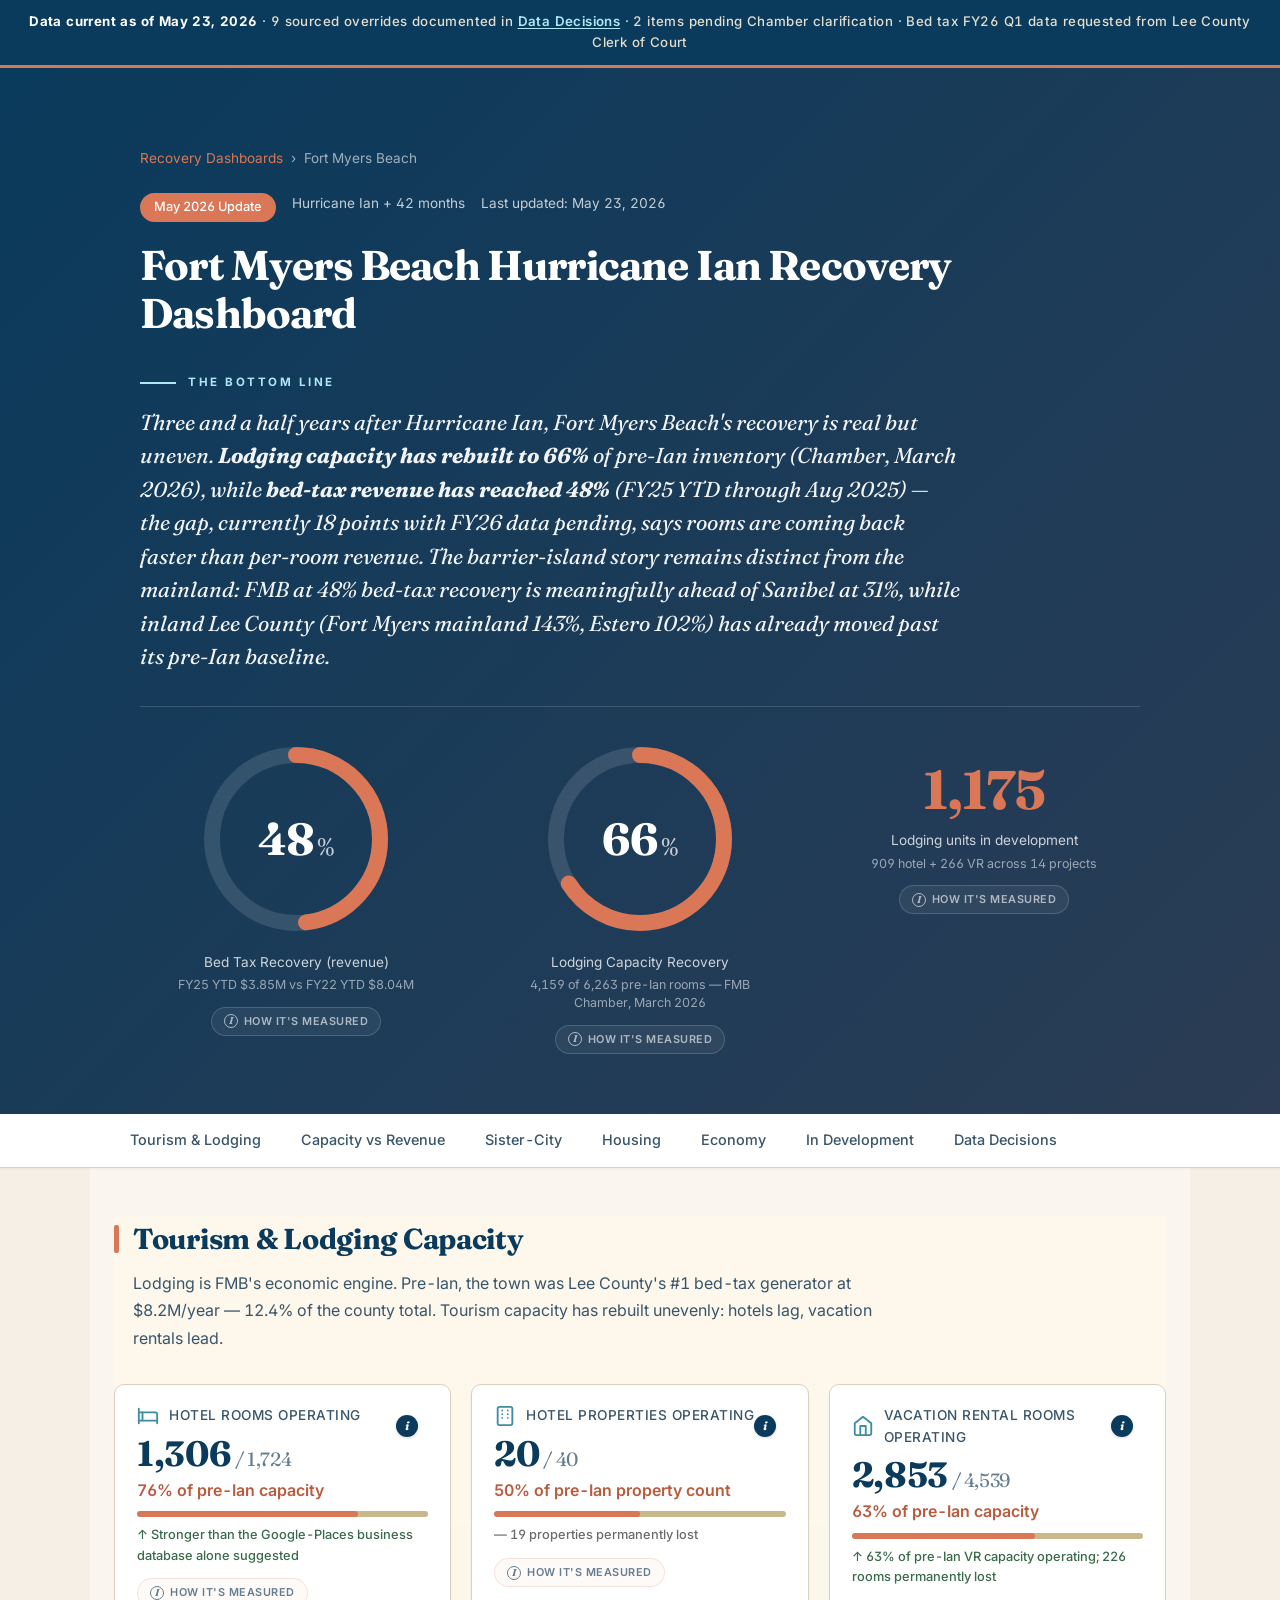
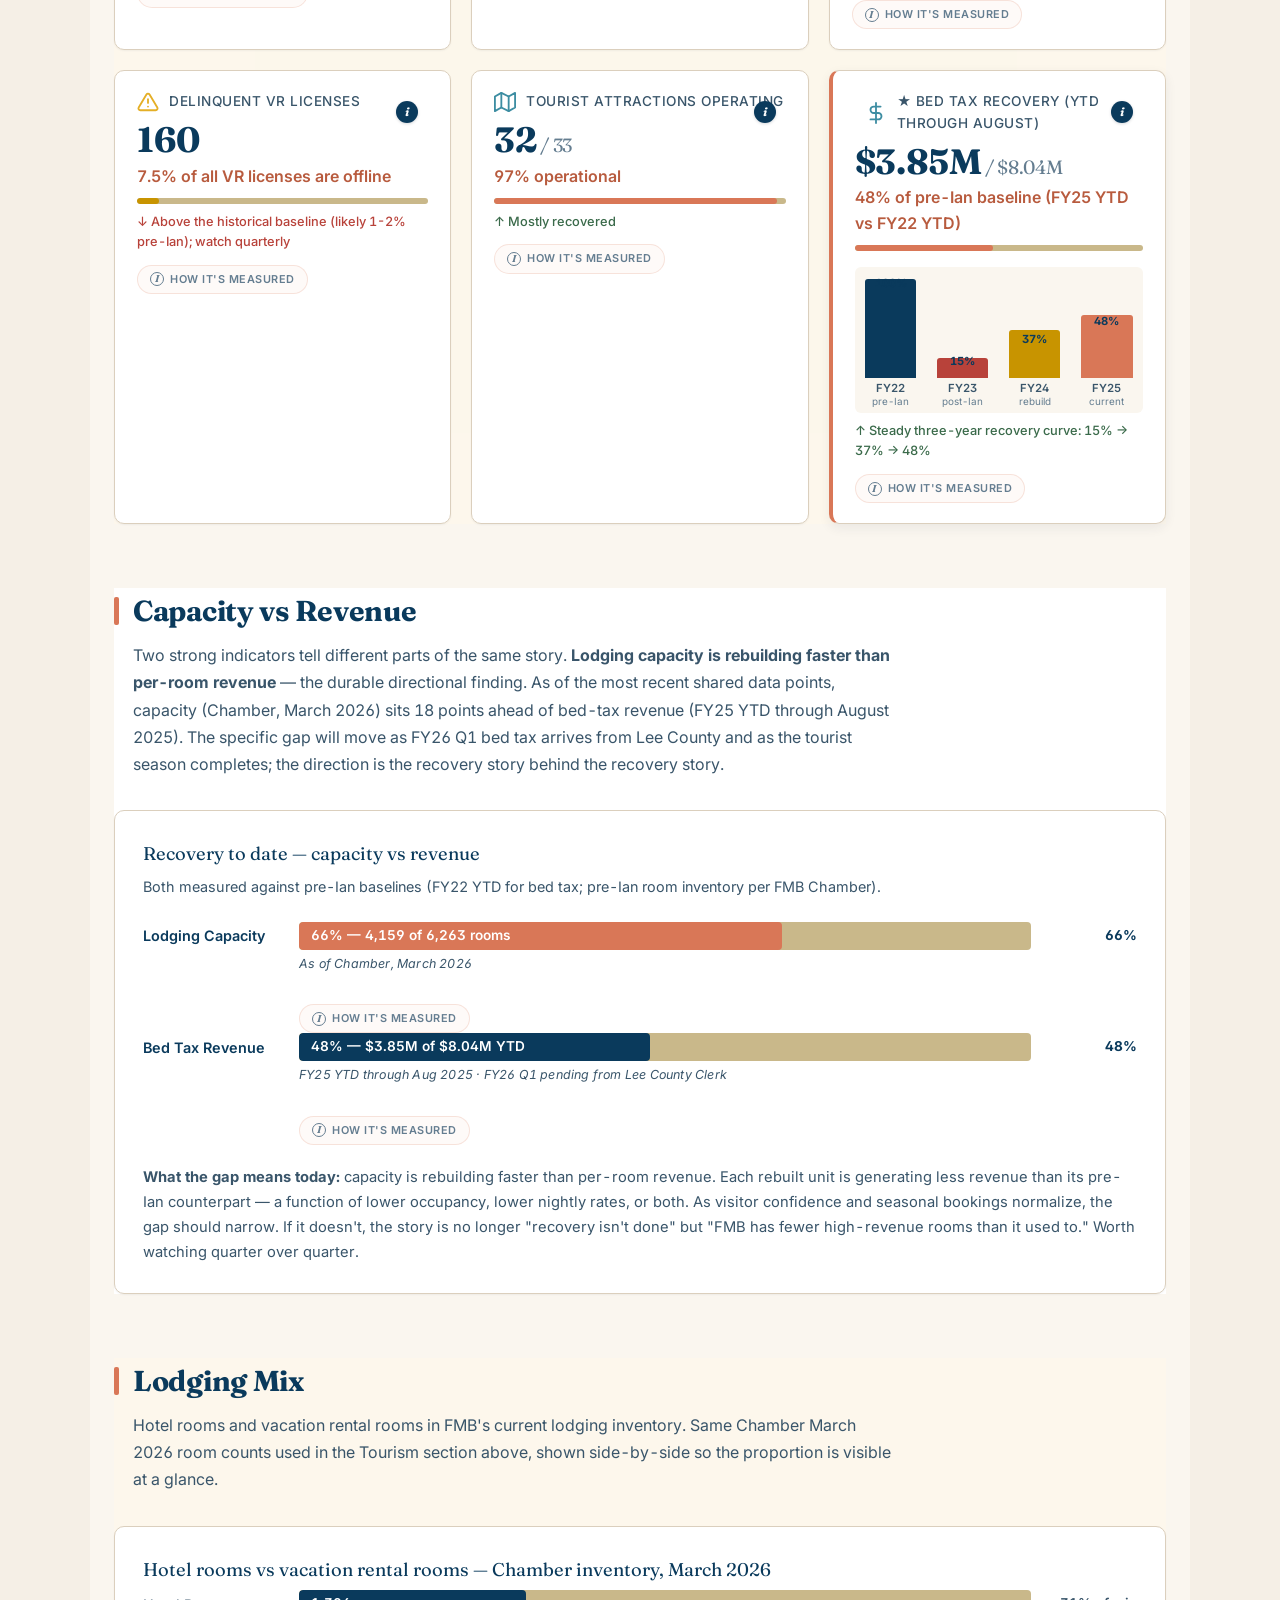
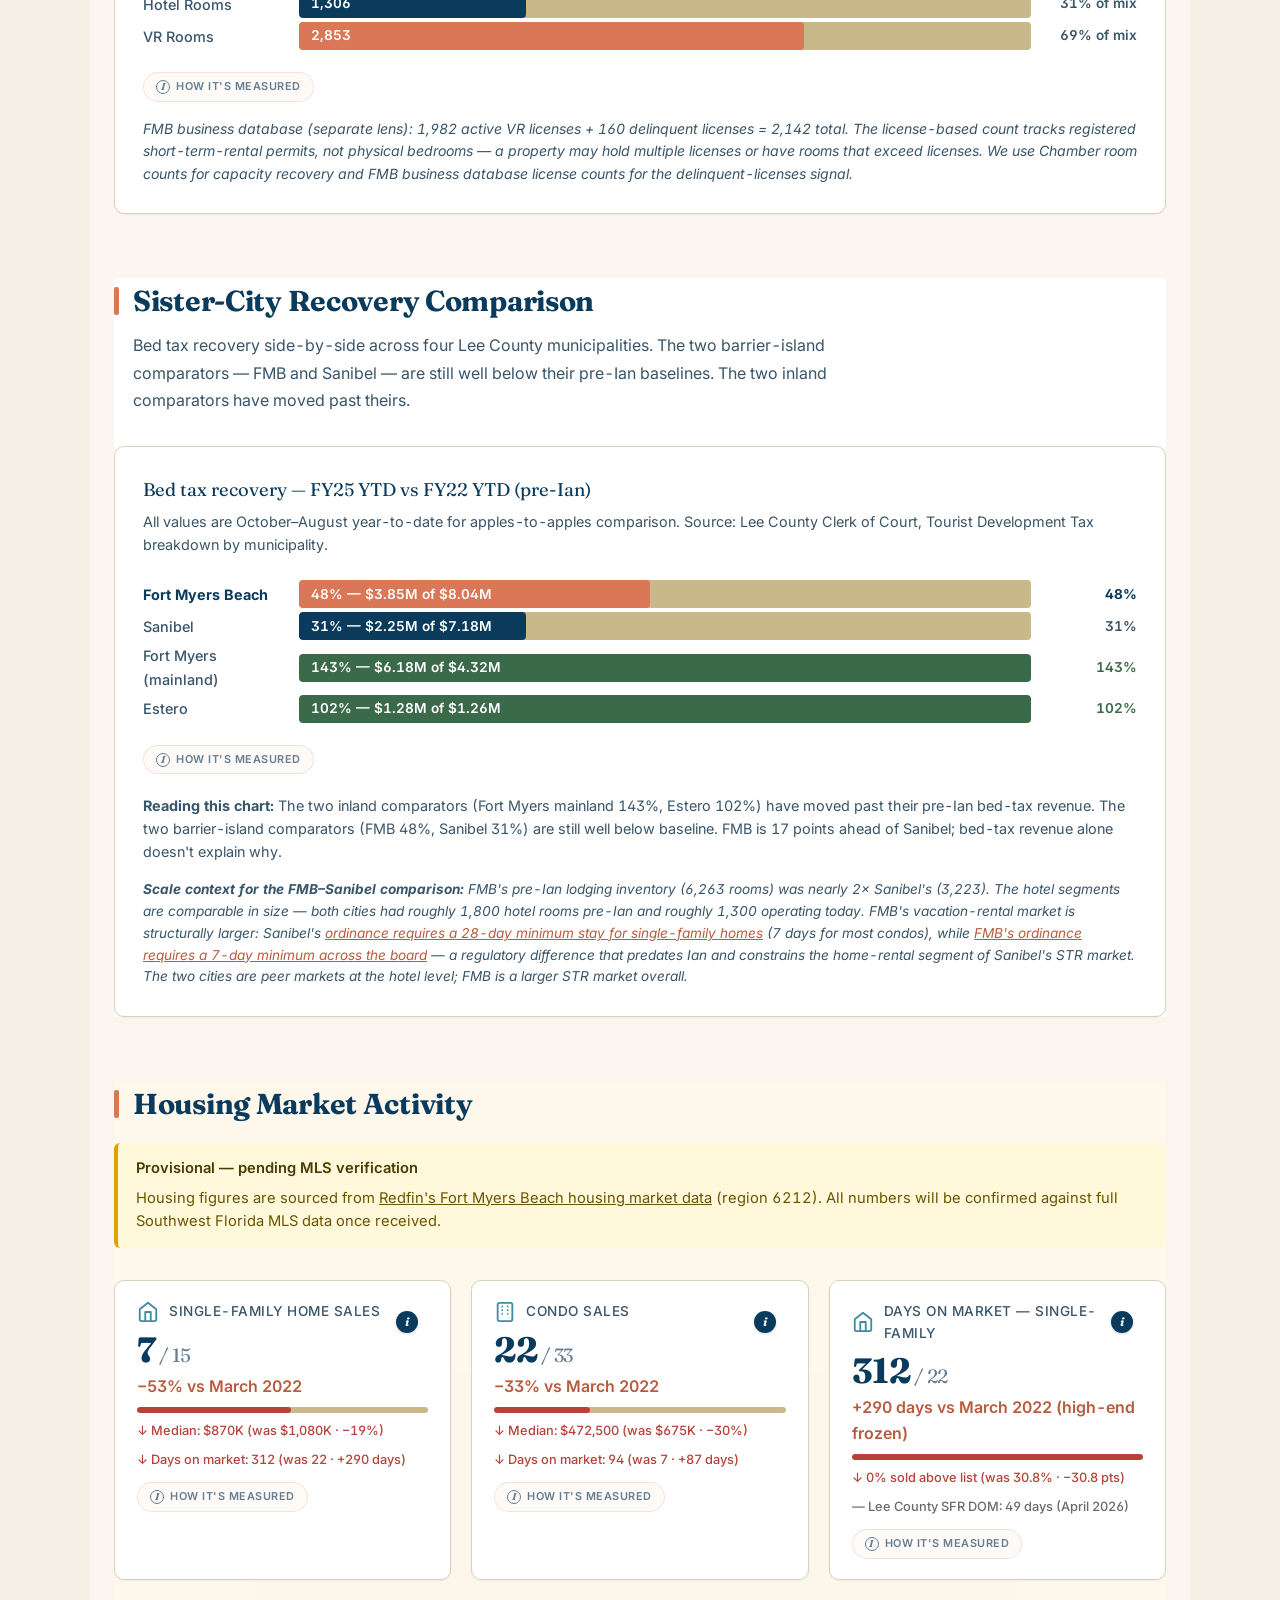
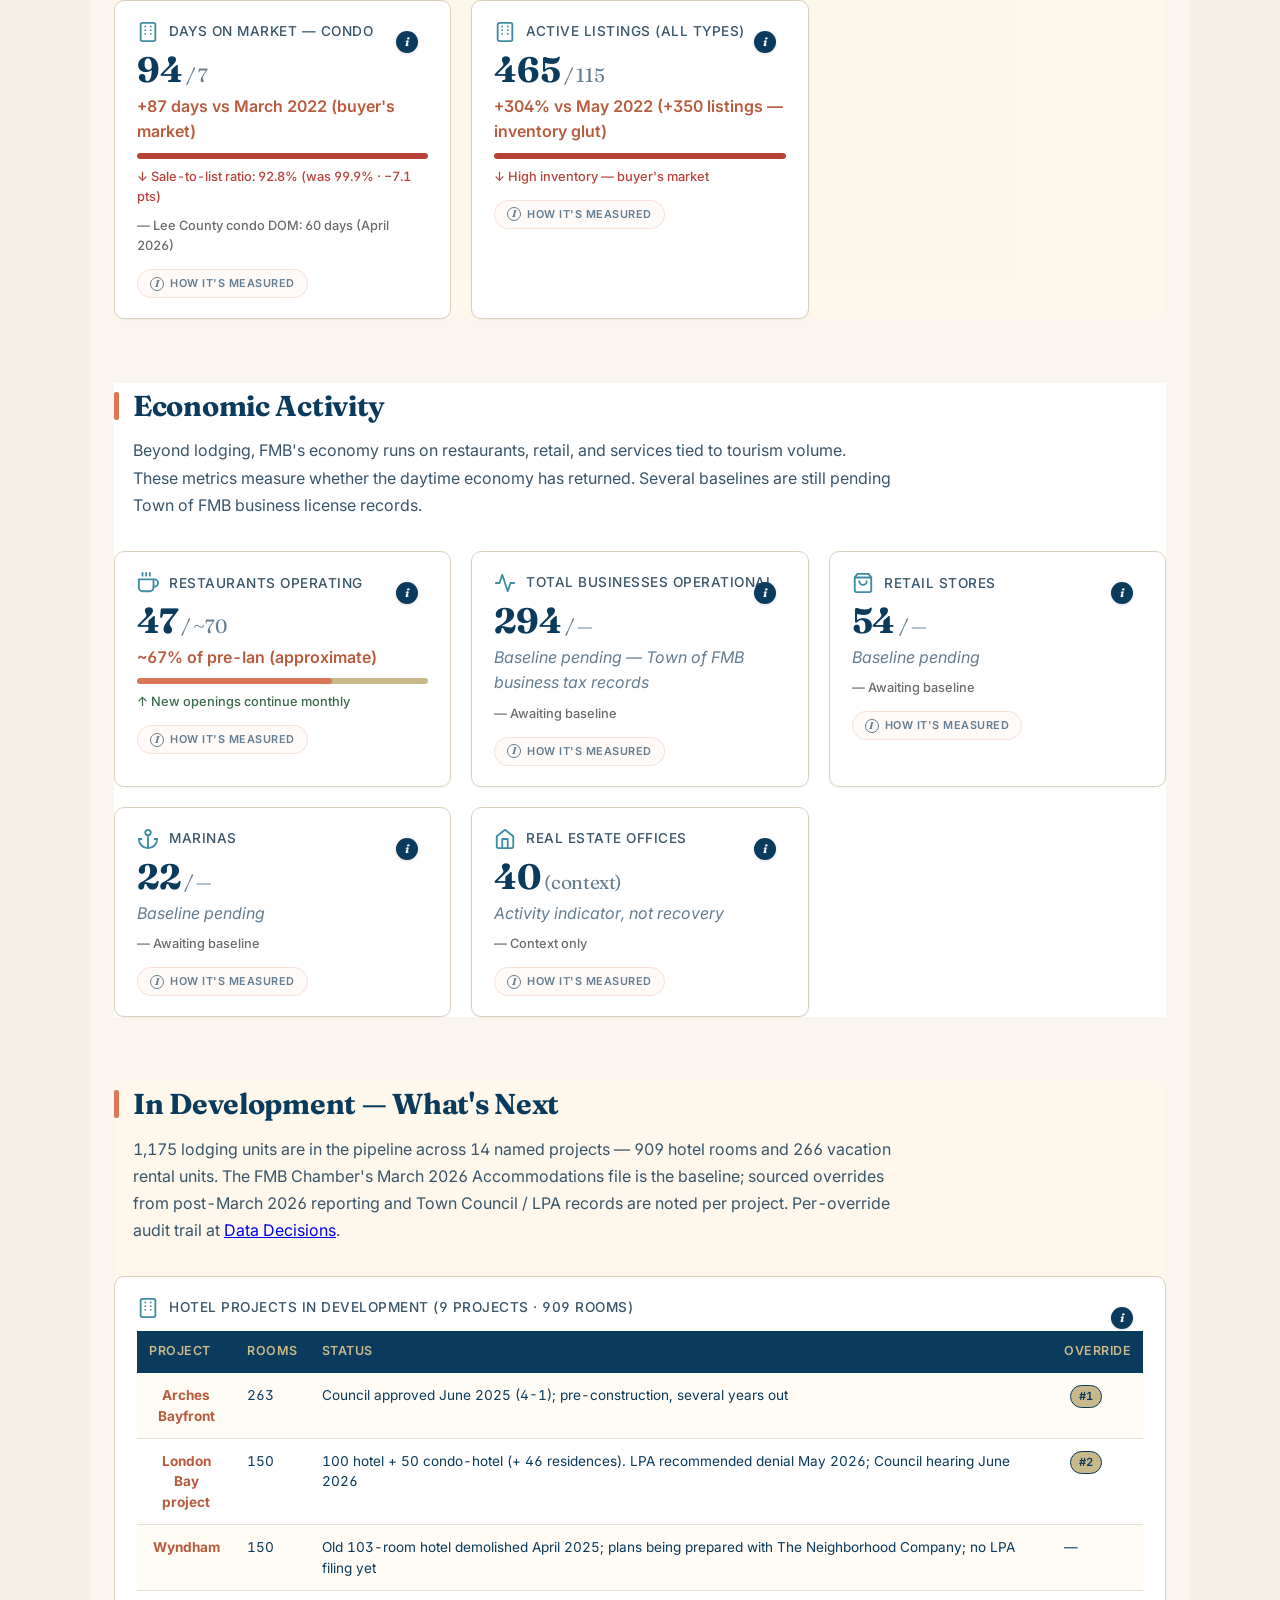
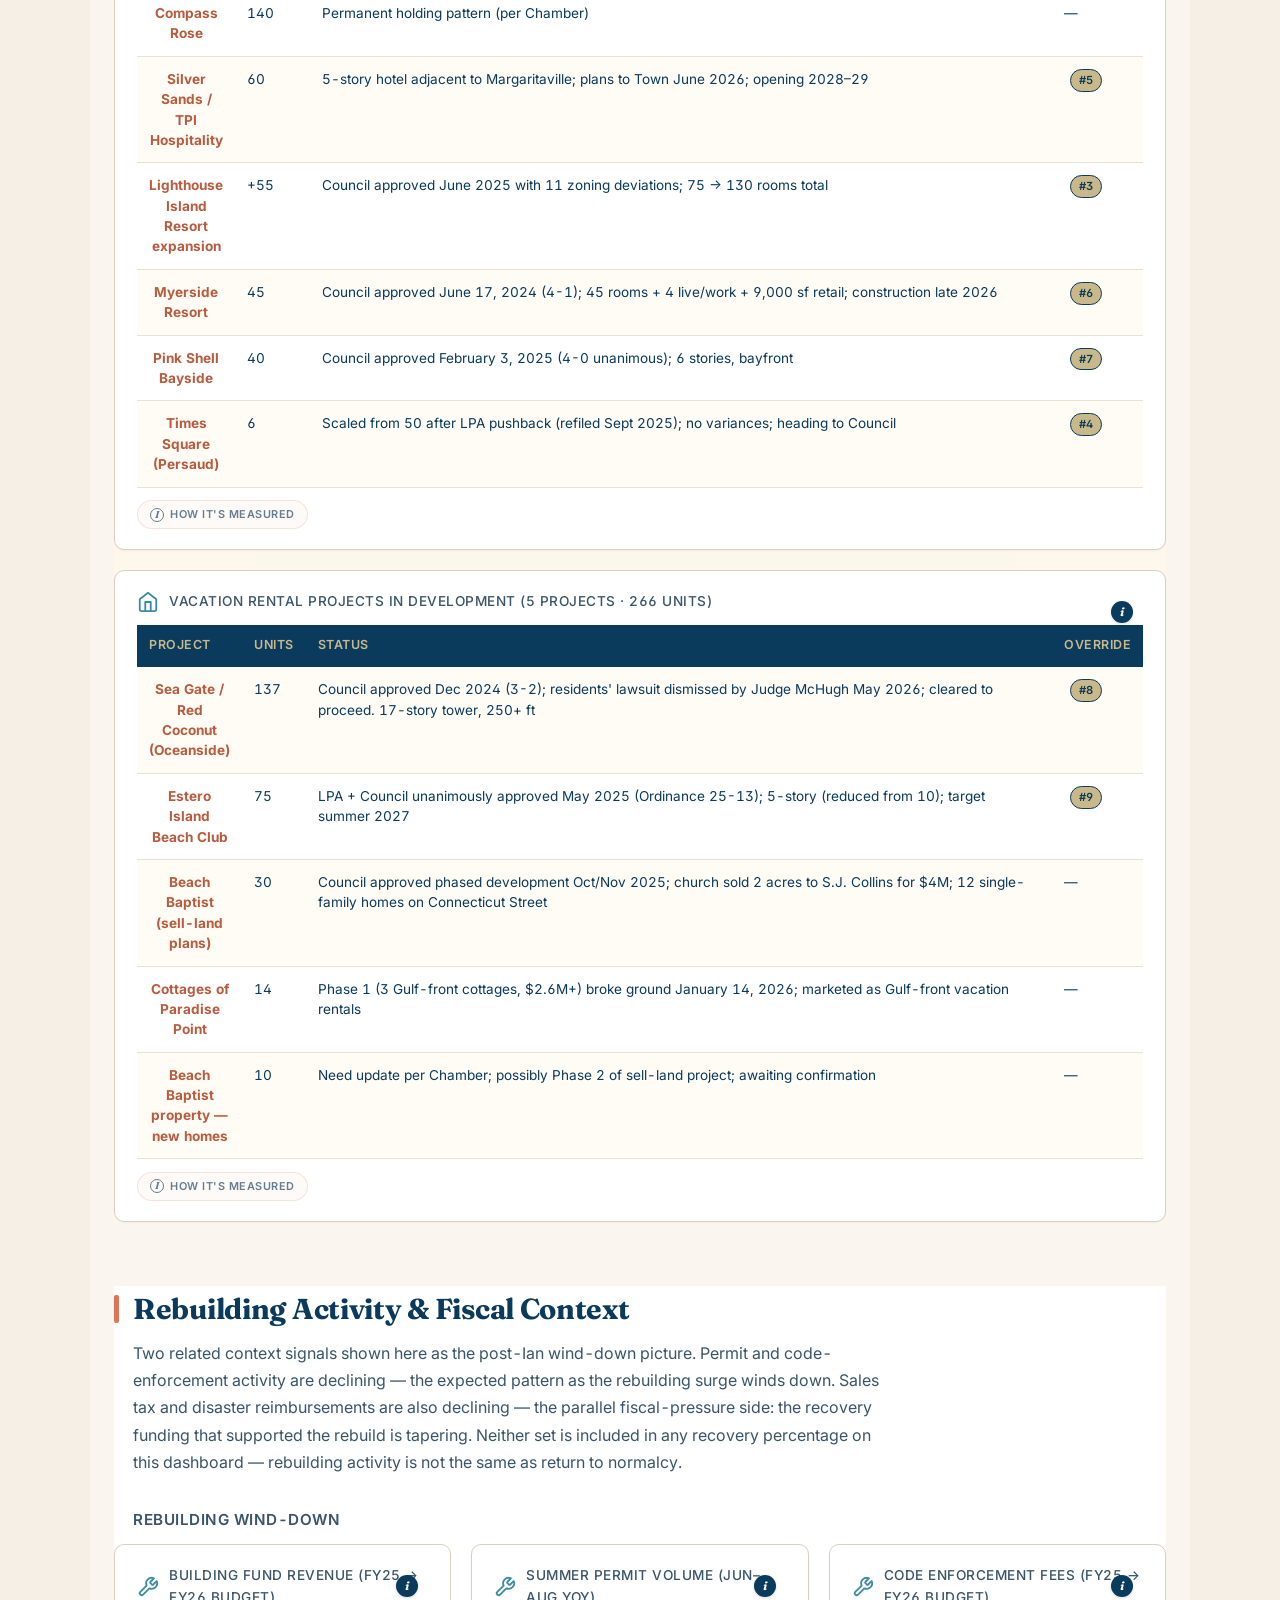
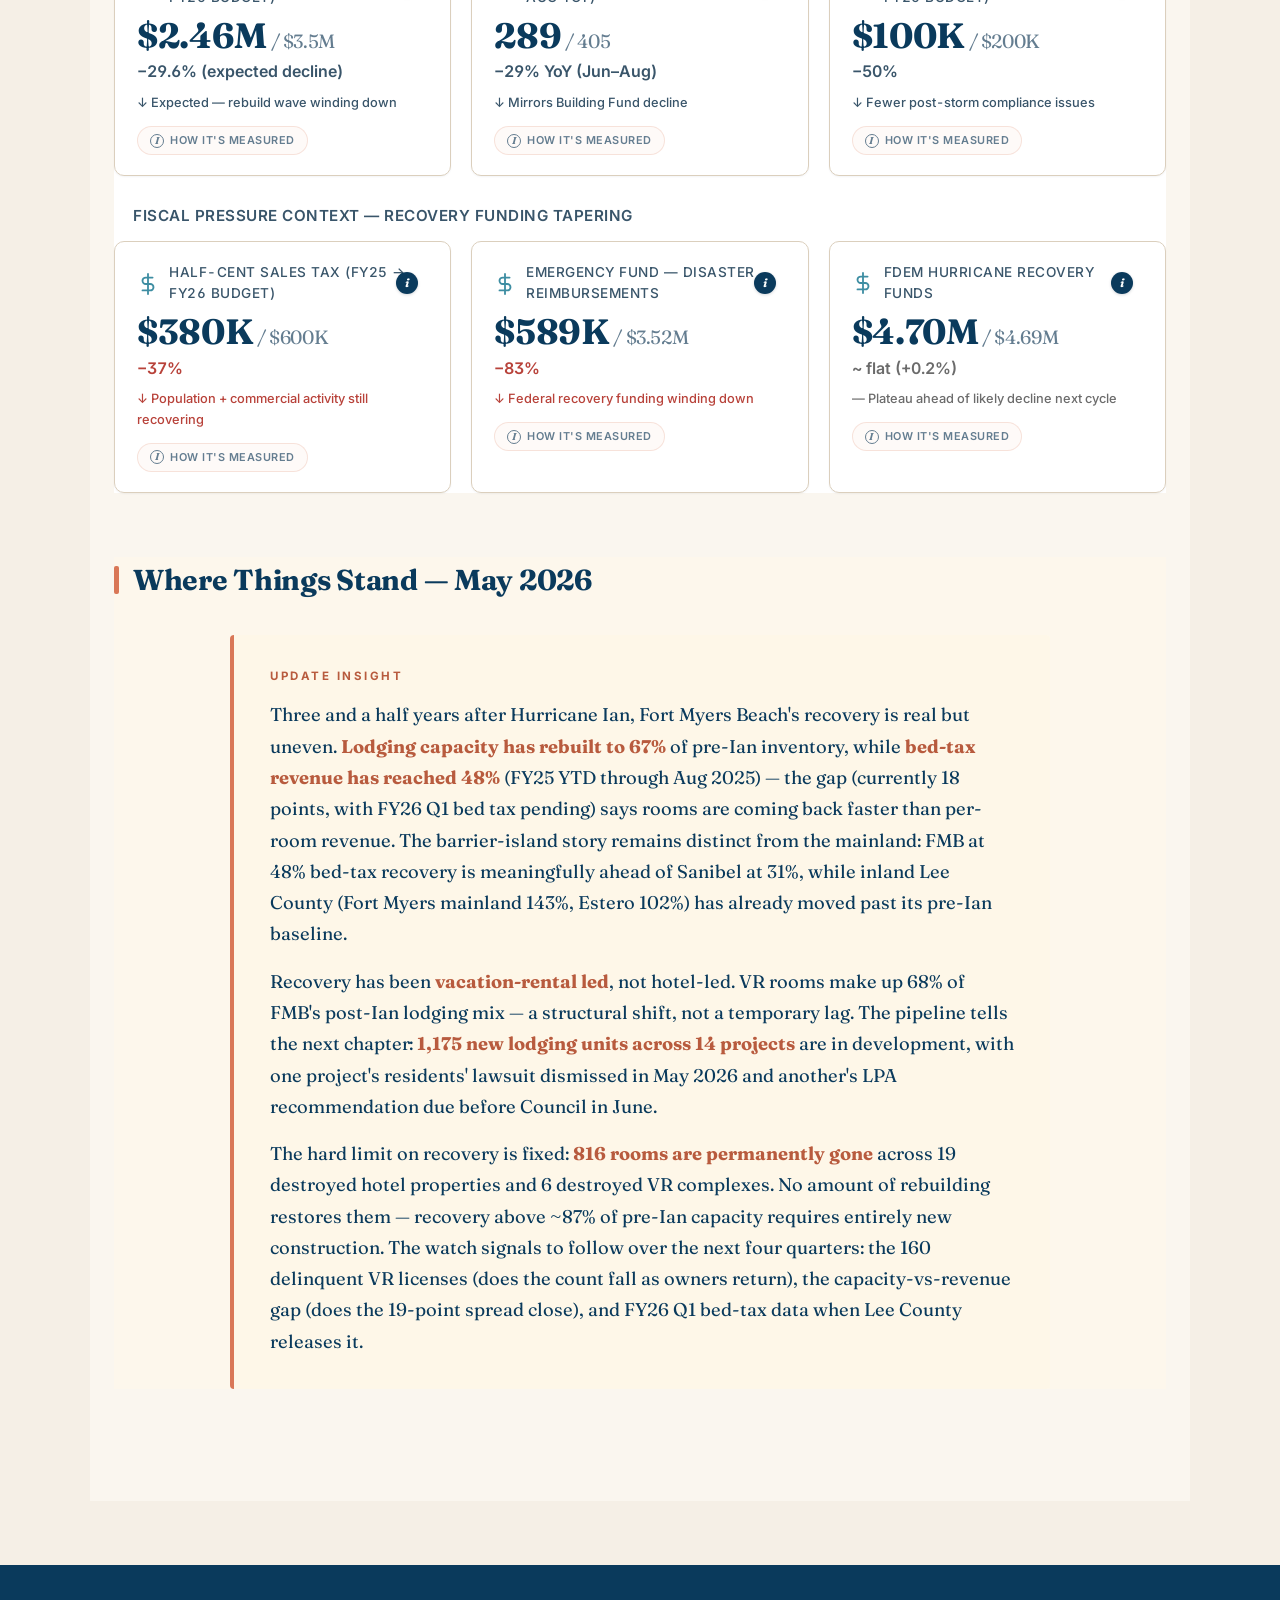
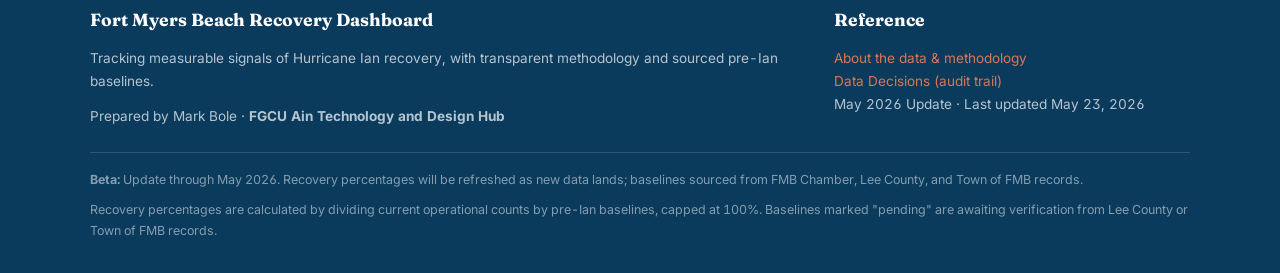
==== index.html @ e071c1b4 "Tier 2 #8 Rebuilding Activity batch: 6 per-card toggles Adds methodology toggles to all 6 cards acro" ====
<!DOCTYPE html>
<html lang="en">
<head>
  <meta charset="UTF-8">
  <meta name="viewport" content="width=device-width, initial-scale=1.0">
  <title>Fort Myers Beach Hurricane Ian Recovery Dashboard | May 2026 Update</title>
  <meta name="description" content="Tracking Fort Myers Beach's recovery from Hurricane Ian across tourism, lodging, and economic indicators. Transparent methodology with sourced pre-Ian baselines.">

  <!-- Open Graph -->
  <meta property="og:type" content="website">
  <meta property="og:title" content="Fort Myers Beach Recovery Dashboard | Hurricane Ian Progress">
  <meta property="og:description" content="May 2026 update on Fort Myers Beach's recovery from Hurricane Ian: tourism, lodging capacity, business activity, and leading indicators.">

  <!-- Favicon: stylized FMB shrimp-boat silhouette -->
  <link rel="icon" type="image/svg+xml" href="/favicon.svg">
  <meta name="theme-color" content="#0a3a5c">

  <!-- Fonts: Fraunces (headings, variable + optical sizes) + Inter (body) -->
  <link rel="preconnect" href="https://fonts.googleapis.com">
  <link rel="preconnect" href="https://fonts.gstatic.com" crossorigin>
  <link href="https://fonts.googleapis.com/css2?family=Fraunces:opsz,wght@9..144,400;9..144,500;9..144,700&family=Inter:wght@400;500;600;700&display=swap" rel="stylesheet">

  <link rel="stylesheet" href="styles.css">
</head>
<body>

<!-- Data Freshness banner — single strip at top -->
<div class="freshness-banner">
  <strong>Data current as of May 23, 2026</strong>
  · 9 sourced overrides documented in <a href="data-decisions.html">Data Decisions</a>
  · 2 items pending Chamber clarification
  · Bed tax FY26 Q1 data requested from Lee County Clerk of Court
</div>

<!-- Editorial hero — title, lead, and three high-level stats -->
<header class="editorial-hero">
  <div class="editorial-hero-inner">
    <div class="editorial-breadcrumb">
      <a href="#">Recovery Dashboards</a>
      <span>›</span>
      <span>Fort Myers Beach</span>
    </div>

    <div class="editorial-meta">
      <span class="editorial-tag">May 2026 Update</span>
      <span class="editorial-date">Hurricane Ian + 42 months</span>
      <span class="editorial-date">Last updated: May 23, 2026</span>
    </div>

    <h1>Fort Myers Beach Hurricane Ian Recovery Dashboard</h1>

    <div class="executive-tldr">
      <div class="executive-tldr-label">The Bottom Line</div>
      <p>
        Three and a half years after Hurricane Ian, Fort Myers Beach's recovery is real but
        uneven. <strong>Lodging capacity has rebuilt to 66%</strong> of pre-Ian inventory
        (Chamber, March 2026), while <strong>bed-tax revenue has reached 48%</strong> (FY25
        YTD through Aug 2025) — the gap, currently 18 points with FY26 data pending, says
        rooms are coming back faster than per-room revenue. The barrier-island story remains
        distinct from the mainland: FMB at 48% bed-tax recovery is meaningfully ahead of
        Sanibel at 31%, while inland Lee County (Fort Myers mainland 143%, Estero 102%) has
        already moved past its pre-Ian baseline.
      </p>
    </div>

    <!-- Recovery rings: two filled-circle KPIs + one count card.
         Circle r=42 → circumference 263.89. stroke-dashoffset = 263.89 * (1 - pct/100).
         48% → 137.22  ·  66% → 89.72 -->
    <div class="recovery-rings">
      <div class="recovery-ring">
        <svg viewBox="0 0 100 100" class="ring-svg" role="img" aria-label="48% bed-tax revenue recovery">
          <circle class="ring-track" cx="50" cy="50" r="42"></circle>
          <circle class="ring-fill" cx="50" cy="50" r="42" style="stroke-dashoffset: 137.22"></circle>
        </svg>
        <div class="ring-center">
          <span class="ring-value">48<span class="ring-unit">%</span></span>
        </div>
        <div class="ring-label">
          Bed Tax Recovery (revenue)
          <span class="ring-source">FY25 YTD $3.85M vs FY22 YTD $8.04M</span>
        </div>
        <details class="kpi-method-toggle">
          <summary><span class="i-icon" aria-hidden="true">i</span> How it's measured</summary>
          <p class="kpi-method-body">The 5% Tourist Development Tax on short-term lodging stays (Florida Statute 125.0104), reported YTD October–August by municipality. FY22 used as the last full fiscal cycle before Ian.</p>
        </details>
      </div>

      <div class="recovery-ring">
        <svg viewBox="0 0 100 100" class="ring-svg" role="img" aria-label="66% lodging capacity recovery">
          <circle class="ring-track" cx="50" cy="50" r="42"></circle>
          <circle class="ring-fill" cx="50" cy="50" r="42" style="stroke-dashoffset: 89.72"></circle>
        </svg>
        <div class="ring-center">
          <span class="ring-value">66<span class="ring-unit">%</span></span>
        </div>
        <div class="ring-label">
          Lodging Capacity Recovery
          <span class="ring-source">4,159 of 6,263 pre-Ian rooms — FMB Chamber, March 2026</span>
        </div>
        <details class="kpi-method-toggle">
          <summary><span class="i-icon" aria-hidden="true">i</span> How it's measured</summary>
          <p class="kpi-method-body">Total rentable rooms in operating properties as counted by FMB Chamber — hotels, motels, registered vacation rentals. Excludes unregistered short-term rentals and seasonal home-share inventory.</p>
        </details>
      </div>

      <div class="recovery-count-card">
        <div class="count-value">1,175</div>
        <div class="count-label">
          Lodging units in development
          <span class="count-source">909 hotel + 266 VR across 14 projects</span>
        </div>
        <details class="kpi-method-toggle">
          <summary><span class="i-icon" aria-hidden="true">i</span> How it's measured</summary>
          <p class="kpi-method-body">Units in named projects with documented Town Council or LPA filings, or public developer announcements. Status as of publication; not all pipeline projects will be built.</p>
        </details>
      </div>
    </div>
  </div>
</header>

<!-- Sticky section navigation -->
<nav class="section-nav">
  <div class="section-nav-inner">
    <a href="#tourism">Tourism & Lodging</a>
    <a href="#capacity-vs-revenue">Capacity vs Revenue</a>
    <a href="#sister-cities">Sister-City</a>
    <a href="#housing-market">Housing</a>
    <a href="#economic">Economy</a>
    <a href="#pipeline">In Development</a>
    <a href="data-decisions.html">Data Decisions</a>
  </div>
</nav>

<main>

  <!-- ============ TOURISM & LODGING ============ -->
  <section class="recovery-section" id="tourism">
    <div class="section-header">
      <h2>Tourism &amp; Lodging Capacity</h2>
      <p class="section-lead">
        Lodging is FMB's economic engine. Pre-Ian, the town was Lee County's #1 bed-tax generator at
        $8.2M/year — 12.4% of the county total. Tourism capacity has rebuilt unevenly: hotels lag,
        vacation rentals lead.
      </p>
    </div>

    <div class="metric-grid">

      <!-- Hotel Rooms -->
      <div class="metric-card">
        <div class="metric-label"><span class="metric-icon bed"></span>Hotel Rooms Operating</div>
        <div class="metric-value">1,306<span class="baseline"> / 1,724</span></div>
        <div class="metric-recovery">76% of pre-Ian capacity</div>
        <div class="progress-bar"><div class="progress-fill" style="width: 76%"></div></div>
        <div class="metric-note">
          1,306 hotel rooms operating across 20 properties (vs 1,724 pre-Ian). Includes the new
          254-room Margaritaville Beach Resort that opened post-Ian. At surviving pre-Ian
          properties, ~93% of room capacity is back online (1,052 of 1,134 rooms); the remaining
          590 rooms are at 19 properties permanently lost.
        </div>
        <div class="metric-trend up">↑ Stronger than the Google-Places business database alone suggested</div>
        <div class="metric-source">
          <strong>Source:</strong> Fort Myers Beach Chamber of Commerce, Accommodations file
          (March 18, 2026; hotel data as of 7/30/2025).
        </div>
        <details class="kpi-method-toggle">
          <summary><span class="i-icon" aria-hidden="true">i</span> How it's measured</summary>
          <p class="kpi-method-body">Counted by FMB Chamber as rooms at operating hotel properties on the publication date. Includes post-Ian new builds (e.g., Margaritaville, 254 rooms). Excludes rooms at permanently destroyed properties.</p>
        </details>
      </div>

      <!-- Hotel Properties -->
      <div class="metric-card">
        <div class="metric-label"><span class="metric-icon building"></span>Hotel Properties Operating</div>
        <div class="metric-value">20<span class="baseline"> / 40</span></div>
        <div class="metric-recovery">50% of pre-Ian property count</div>
        <div class="progress-bar"><div class="progress-fill" style="width: 50%"></div></div>
        <div class="metric-note">
          20 of 40 pre-Ian hotel properties are operating. 19 properties were permanently
          destroyed (590 rooms gone forever); 1 remains temporarily closed. Property-count
          recovery lags room-count recovery because surviving and rebuilt properties carry
          larger room counts on average.
        </div>
        <div class="metric-trend neutral">— 19 properties permanently lost</div>
        <div class="metric-source">
          <strong>Source:</strong> Fort Myers Beach Chamber of Commerce, Accommodations file
          (March 18, 2026).
        </div>
        <details class="kpi-method-toggle">
          <summary><span class="i-icon" aria-hidden="true">i</span> How it's measured</summary>
          <p class="kpi-method-body">Counted by FMB Chamber as distinct hotel operations open on the publication date. Includes post-Ian additions and surviving pre-Ian properties. Excludes the 19 properties permanently destroyed by Ian.</p>
        </details>
      </div>

      <!-- VR Rooms -->
      <div class="metric-card">
        <div class="metric-label"><span class="metric-icon home"></span>Vacation Rental Rooms Operating</div>
        <div class="metric-value">2,853<span class="baseline"> / 4,539</span></div>
        <div class="metric-recovery">63% of pre-Ian capacity</div>
        <div class="progress-bar"><div class="progress-fill" style="width: 63%"></div></div>
        <div class="metric-note">
          Three-bucket reconciliation of the 4,539 pre-Ian VR inventory: 2,853 rooms currently
          operating + 226 rooms permanently destroyed + 1,460-room rebuilding gap (624 rooms at
          12 explicitly-closed VR properties per Chamber, plus ~836 rooms at properties operating
          with reduced inventory). Chamber-tracked rooms differ from the FMB business database
          license count (1,982 active + 160 delinquent — see card below) — different lens for the
          same underlying assets.
        </div>
        <div class="metric-trend up">↑ 63% of pre-Ian VR capacity operating; 226 rooms permanently lost</div>
        <div class="metric-source">
          <strong>Source:</strong> Fort Myers Beach Chamber of Commerce, Accommodations file
          (VR numbers refreshed March 2026).
        </div>
        <details class="kpi-method-toggle">
          <summary><span class="i-icon" aria-hidden="true">i</span> How it's measured</summary>
          <p class="kpi-method-body">Counted by FMB Chamber as VR rooms operating on the publication date. Chamber count differs from FMB business-license count (see card below) — two valid lenses on the same underlying VR inventory.</p>
        </details>
      </div>

      <!-- Delinquent VR Licenses (moved from Watchlist 2026-05-24) -->
      <div class="metric-card">
        <div class="metric-label"><span class="metric-icon alert"></span>Delinquent VR Licenses</div>
        <div class="metric-value">160</div>
        <div class="metric-recovery">7.5% of all VR licenses are offline</div>
        <div class="progress-bar"><div class="progress-fill watchlist" style="width: 7.5%"></div></div>
        <div class="metric-note">
          160 vacation rental licenses are delinquent — properties that hold a license but have
          not paid current fees, typically because they remain physically unable to operate.
          This is the leading indicator of incomplete recovery hidden inside the 1,982 "active" count.
        </div>
        <div class="metric-trend down">↓ Above the historical baseline (likely 1-2% pre-Ian); watch quarterly</div>
        <div class="metric-source">FMB business database, Q1 2026 export. Pre-Ian delinquency rate would refine this signal.</div>
        <details class="kpi-method-toggle">
          <summary><span class="i-icon" aria-hidden="true">i</span> How it's measured</summary>
          <p class="kpi-method-body">VR licenses with unpaid current fees per FMB business database (Q1 2026 export). Typically signals properties physically unable to operate. Pre-Ian baseline delinquency rate not yet quantified.</p>
        </details>
      </div>

      <!-- Tourist Attractions -->
      <div class="metric-card">
        <div class="metric-label"><span class="metric-icon map"></span>Tourist Attractions Operating</div>
        <div class="metric-value">32<span class="baseline"> / 33</span></div>
        <div class="metric-recovery">97% operational</div>
        <div class="progress-bar"><div class="progress-fill" style="width: 97%"></div></div>
        <div class="metric-note">
          32 of 33 tracked tourist attractions operating; 1 temporarily closed.
          1 of 33 tracked tourist attractions still closed.
        </div>
        <div class="metric-trend up">↑ Mostly recovered</div>
        <div class="metric-source">
          FMB business database, Q1 2026 vintage.
        </div>
        <details class="kpi-method-toggle">
          <summary><span class="i-icon" aria-hidden="true">i</span> How it's measured</summary>
          <p class="kpi-method-body">Tracked by the FMB business database (Q1 2026 vintage) as a fixed roster of 33 named attractions. Includes only properties categorized as attractions in that database; does not include lodging, restaurants, or retail.</p>
        </details>
      </div>

      <!-- Bed Tax — featured -->
      <div class="metric-card featured">
        <div class="metric-label"><span class="metric-icon dollar"></span>★ Bed Tax Recovery (YTD through August)</div>
        <div class="metric-value">$3.85M<span class="baseline"> / $8.04M</span></div>
        <div class="metric-recovery">48% of pre-Ian baseline (FY25 YTD vs FY22 YTD)</div>
        <div class="progress-bar"><div class="progress-fill" style="width: 48%"></div></div>

        <!-- Trajectory mini-chart: 4 bars, FY22→FY25 -->
        <div class="trajectory-chart" aria-label="Four-year recovery trajectory">
          <div class="trajectory-bars">
            <div class="trajectory-bar">
              <div class="trajectory-bar-fill" style="height: 100%; background: var(--ocean-navy);" title="FY22 pre-Ian: $8.04M (100%)"></div>
              <span class="trajectory-label">FY22<br><small>pre-Ian</small></span>
              <span class="trajectory-value">100%</span>
            </div>
            <div class="trajectory-bar">
              <div class="trajectory-bar-fill" style="height: 15%; background: var(--bad);" title="FY23 post-Ian: $1.19M (15%)"></div>
              <span class="trajectory-label">FY23<br><small>post-Ian</small></span>
              <span class="trajectory-value">15%</span>
            </div>
            <div class="trajectory-bar">
              <div class="trajectory-bar-fill" style="height: 37%; background: var(--warn);" title="FY24: $2.97M (37%)"></div>
              <span class="trajectory-label">FY24<br><small>rebuild</small></span>
              <span class="trajectory-value">37%</span>
            </div>
            <div class="trajectory-bar">
              <div class="trajectory-bar-fill" style="height: 48%; background: var(--seafoam);" title="FY25 YTD: $3.85M (48%)"></div>
              <span class="trajectory-label">FY25<br><small>current</small></span>
              <span class="trajectory-value">48%</span>
            </div>
          </div>
        </div>

        <div class="metric-note">
          Bed tax captures total tourism revenue
          (rooms × occupancy × rate × spend), is audited monthly, and is published by an independent
          third party. FMB's share of Lee County total has rebuilt from 3.45% (FY23) to 8.58% (FY25) —
          pre-Ian share was 12.49%.
        </div>
        <div class="metric-trend up">↑ Steady three-year recovery curve: 15% → 37% → 48%</div>
        <div class="metric-source">
          Source: Lee County Clerk of Court, Tourist Development Tax breakdown by municipality
          (FY22–FY25 YTD through August). See methodology for full series.
        </div>
        <details class="kpi-method-toggle">
          <summary><span class="i-icon" aria-hidden="true">i</span> How it's measured</summary>
          <p class="kpi-method-body">The 5% Tourist Development Tax on short-term lodging stays (Florida Statute 125.0104), reported YTD October–August by municipality. Trajectory shows comparable YTD periods across four fiscal years; FY22 is the pre-Ian baseline.</p>
        </details>
        <div class="refresh-status">
          <strong>Refresh in progress:</strong> FMB-specific FY26 Q1 (Oct–Dec 2025) bed tax data
          has been requested from the Lee County Clerk of Court via the FMB Chamber of Commerce.
          This dashboard will be updated when the new figures are received. Requested May 23, 2026.
        </div>
      </div>

    </div>
  </section>

  <!-- ============ CAPACITY VS REVENUE ============ -->
  <section class="recovery-section" id="capacity-vs-revenue">
    <div class="section-header">
      <h2>Capacity vs Revenue</h2>
      <p class="section-lead">
        Two strong indicators tell different parts of the same story.
        <strong>Lodging capacity is rebuilding faster than per-room revenue</strong> — the
        durable directional finding. As of the most recent shared data points, capacity
        (Chamber, March 2026) sits 18 points ahead of bed-tax revenue (FY25 YTD through August 2025).
        The specific gap will move as FY26 Q1 bed tax arrives from Lee County and as the tourist
        season completes; the direction is the recovery story behind the recovery story.
      </p>
    </div>

    <div class="mix-shift">
      <div class="mix-shift-title">Recovery to date — capacity vs revenue</div>
      <div class="mix-shift-sub">
        Both measured against pre-Ian baselines (FY22 YTD for bed tax; pre-Ian room inventory per FMB Chamber).
      </div>

      <div class="mix-bar-row">
        <div class="mix-bar-label" style="color: var(--ocean-navy); font-weight: 600;">Lodging Capacity</div>
        <div class="mix-bar-track">
          <div class="mix-bar-fill" style="width: 66%; background: var(--seafoam);">66% — 4,159 of 6,263 rooms</div>
        </div>
        <div class="mix-bar-value" style="color: var(--ocean-navy); font-weight: 700;">66%</div>
      </div>
      <div class="mix-bar-caption">As of Chamber, March 2026</div>
      <details class="kpi-method-toggle">
        <summary><span class="i-icon" aria-hidden="true">i</span> How it's measured</summary>
        <p class="kpi-method-body">Total rentable rooms in operating properties as counted by FMB Chamber — hotels, motels, registered vacation rentals. Excludes unregistered short-term rentals and seasonal home-share inventory.</p>
      </details>

      <div class="mix-bar-row">
        <div class="mix-bar-label" style="color: var(--ocean-navy); font-weight: 600;">Bed Tax Revenue</div>
        <div class="mix-bar-track">
          <div class="mix-bar-fill" style="width: 48%; background: var(--ocean-navy);">48% — $3.85M of $8.04M YTD</div>
        </div>
        <div class="mix-bar-value" style="color: var(--ocean-navy); font-weight: 700;">48%</div>
      </div>
      <div class="mix-bar-caption">FY25 YTD through Aug 2025 · FY26 Q1 pending from Lee County Clerk</div>
      <details class="kpi-method-toggle">
        <summary><span class="i-icon" aria-hidden="true">i</span> How it's measured</summary>
        <p class="kpi-method-body">The 5% Tourist Development Tax on short-term lodging stays (Florida Statute 125.0104), reported YTD October–August by municipality. FY22 used as the last full fiscal cycle before Ian.</p>
      </details>

      <p style="margin-top: 20px; color: var(--text-secondary); font-size: 0.92rem; line-height: 1.7;">
        <strong>What the gap means today:</strong> capacity is rebuilding faster than per-room
        revenue. Each rebuilt unit is generating less revenue than its pre-Ian counterpart — a
        function of lower occupancy, lower nightly rates, or both. As visitor confidence and seasonal
        bookings normalize, the gap should narrow. If it doesn't, the story is no longer "recovery
        isn't done" but "FMB has fewer high-revenue rooms than it used to." Worth watching quarter
        over quarter.
      </p>
    </div>
  </section>

  <!-- ============ LODGING MIX ============ -->
  <section class="recovery-section" id="lodging-mix">
    <div class="section-header">
      <h2>Lodging Mix</h2>
      <p class="section-lead">
        Hotel rooms and vacation rental rooms in FMB's current lodging inventory. Same Chamber
        March 2026 room counts used in the Tourism section above, shown side-by-side so the
        proportion is visible at a glance.
      </p>
    </div>

    <div class="mix-shift">
      <div class="mix-shift-title">Hotel rooms vs vacation rental rooms — Chamber inventory, March 2026</div>

      <div class="mix-bar-row">
        <div class="mix-bar-label">Hotel Rooms</div>
        <div class="mix-bar-track">
          <div class="mix-bar-fill hotel" style="width: 31%">1,306</div>
        </div>
        <div class="mix-bar-value">31% of mix</div>
      </div>

      <div class="mix-bar-row">
        <div class="mix-bar-label">VR Rooms</div>
        <div class="mix-bar-track">
          <div class="mix-bar-fill vr" style="width: 69%">2,853</div>
        </div>
        <div class="mix-bar-value">69% of mix</div>
      </div>

      <details class="kpi-method-toggle section-level">
        <summary><span class="i-icon" aria-hidden="true">i</span> How it's measured</summary>
        <p class="kpi-method-body">Current operating rooms by lodging type, as a share of total operating capacity (4,159 rooms total — FMB Chamber, March 2026). Snapshot of current mix only, not pre-Ian-vs-current.</p>
      </details>

      <p style="margin-top: 16px; color: var(--text-secondary); font-size: 0.88rem; line-height: 1.6; font-style: italic;">
        FMB business database (separate lens): 1,982 active VR licenses + 160 delinquent licenses = 2,142 total. The
        license-based count tracks registered short-term-rental permits, not physical bedrooms — a property may hold
        multiple licenses or have rooms that exceed licenses. We use Chamber room counts for capacity recovery
        and FMB business database license counts for the delinquent-licenses signal.
      </p>
    </div>
  </section>

  <!-- ============ SISTER-CITY COMPARISON ============ -->
  <section class="recovery-section" id="sister-cities">
    <div class="section-header">
      <h2>Sister-City Recovery Comparison</h2>
      <p class="section-lead">
        Bed tax recovery side-by-side across four Lee County municipalities. The two barrier-island
        comparators — FMB and Sanibel — are still well below their pre-Ian baselines. The two inland
        comparators have moved past theirs.
      </p>
    </div>

    <div class="mix-shift">
      <div class="mix-shift-title">Bed tax recovery — FY25 YTD vs FY22 YTD (pre-Ian)</div>
      <div class="mix-shift-sub">
        All values are October–August year-to-date for apples-to-apples comparison.
        Source: Lee County Clerk of Court, Tourist Development Tax breakdown by municipality.
      </div>

      <!-- FMB — highlighted -->
      <div class="mix-bar-row">
        <div class="mix-bar-label" style="color: var(--ocean-navy); font-weight: 700;">Fort Myers Beach</div>
        <div class="mix-bar-track">
          <div class="mix-bar-fill" style="width: 48%; background: var(--seafoam);">48% — $3.85M of $8.04M</div>
        </div>
        <div class="mix-bar-value" style="color: var(--ocean-navy); font-weight: 700;">48%</div>
      </div>

      <!-- Sanibel -->
      <div class="mix-bar-row">
        <div class="mix-bar-label">Sanibel</div>
        <div class="mix-bar-track">
          <div class="mix-bar-fill" style="width: 31%; background: var(--ocean-navy);">31% — $2.25M of $7.18M</div>
        </div>
        <div class="mix-bar-value">31%</div>
      </div>

      <!-- Fort Myers mainland — exceeded -->
      <div class="mix-bar-row">
        <div class="mix-bar-label">Fort Myers (mainland)</div>
        <div class="mix-bar-track">
          <div class="mix-bar-fill" style="width: 100%; background: var(--good);">143% — $6.18M of $4.32M</div>
        </div>
        <div class="mix-bar-value good">143%</div>
      </div>

      <!-- Estero — fully recovered -->
      <div class="mix-bar-row">
        <div class="mix-bar-label">Estero</div>
        <div class="mix-bar-track">
          <div class="mix-bar-fill" style="width: 100%; background: var(--good);">102% — $1.28M of $1.26M</div>
        </div>
        <div class="mix-bar-value good">102%</div>
      </div>

      <details class="kpi-method-toggle section-level">
        <summary><span class="i-icon" aria-hidden="true">i</span> How it's measured</summary>
        <p class="kpi-method-body">Each municipality is measured against its own pre-Ian FY22 YTD baseline. Same tax (5% Tourist Development Tax per Florida Statute 125.0104), same months (October–August), same source (Lee County Clerk of Court) across all four.</p>
      </details>

      <p style="margin-top: 20px; color: var(--text-secondary); font-size: 0.9rem; line-height: 1.6;">
        <strong>Reading this chart:</strong> The two inland comparators (Fort Myers mainland 143%,
        Estero 102%) have moved past their pre-Ian bed-tax revenue. The two barrier-island
        comparators (FMB 48%, Sanibel 31%) are still well below baseline. FMB is 17 points ahead
        of Sanibel; bed-tax revenue alone doesn't explain why.
      </p>

      <p style="margin-top: 16px; color: var(--text-secondary); font-size: 0.85rem; line-height: 1.6; font-style: italic;">
        <strong>Scale context for the FMB–Sanibel comparison:</strong> FMB's pre-Ian lodging
        inventory (6,263 rooms) was nearly 2× Sanibel's (3,223). The hotel segments are
        comparable in size — both cities had roughly 1,800 hotel rooms pre-Ian and roughly 1,300
        operating today. FMB's vacation-rental market is structurally larger: Sanibel's
        <a href="https://sanibelrealestateguide.com/sanibel-single-family-home-rental-restrictions/" target="_blank" style="color: var(--seafoam-dark);">ordinance requires a 28-day minimum stay for single-family homes</a>
        (7 days for most condos), while
        <a href="https://library.municode.com/FL/Fort_Myers_Beach/codes/Code_of_Ordinances?nodeId=PTIICOOR_CH10BU_ARTVIIISHRMVARE" target="_blank" style="color: var(--seafoam-dark);">FMB's ordinance requires a 7-day minimum across the board</a>
        — a regulatory difference that predates Ian and constrains the home-rental segment of
        Sanibel's STR market. The two cities are peer markets at the hotel level; FMB is a
        larger STR market overall.
      </p>
    </div>
  </section>

  <!-- ============ HOUSING MARKET ACTIVITY ============ -->
  <section class="recovery-section" id="housing-market">
    <div class="section-header">
      <h2>Housing Market Activity</h2>

      <div style="background: #FFF8DB; border-left: 4px solid #E0A100; padding: 14px 18px; border-radius: 6px; margin-top: 16px; font-size: 0.92rem; line-height: 1.6;">
        <p style="margin: 0 0 6px 0; font-weight: 600; color: #4A3900;">Provisional — pending MLS verification</p>
        <p style="margin: 0; color: #6B5400;">
          Housing figures are sourced from
          <a href="https://www.redfin.com/city/6212/FL/Fort-Myers-Beach/housing-market" target="_blank" style="color: #6B5400; text-decoration: underline;">Redfin's Fort Myers Beach housing market data</a>
          (region 6212). All numbers will be confirmed against full Southwest Florida MLS data once received.
        </p>
      </div>
    </div>

    <div class="metric-grid">

      <!-- Single-Family Home Sales -->
      <div class="metric-card">
        <div class="metric-label"><span class="metric-icon home"></span>Single-Family Home Sales</div>
        <div class="metric-value">7<span class="baseline"> / 15</span></div>
        <div class="metric-recovery">−53% vs March 2022</div>
        <div class="progress-bar"><div class="progress-fill" style="width: 53%; background: var(--bad);"></div></div>
        <div class="metric-trend down">↓ Median: $870K (was $1,080K · −19%)</div>
        <div class="metric-trend down">↓ Days on market: 312 (was 22 · +290 days)</div>
        <div class="metric-source">
          <div class="data-source-card">
            <div class="data-source-heading">Data Source</div>
            <div class="data-source-field">
              <div class="data-source-label">Source:</div>
              <div class="data-source-value">Redfin Fort Myers Beach housing market (region 6212)</div>
            </div>
            <div class="data-source-field">
              <div class="data-source-label">Data as of:</div>
              <div class="data-source-value accent"><a href="https://www.redfin.com/city/6212/FL/Fort-Myers-Beach/housing-market" target="_blank">March 2026 vs March 2022</a></div>
            </div>
            <div class="data-source-field">
              <div class="data-source-label">Via:</div>
              <div class="data-source-value">Single-Family Homes filter on the Redfin housing market chart</div>
            </div>
          </div>
        </div>
        <details class="kpi-method-toggle">
          <summary><span class="i-icon" aria-hidden="true">i</span> How it's measured</summary>
          <p class="kpi-method-body">Single-family home closings in Redfin region 6212. March 2026 vs March 2022 (same-month-prior-year preserves seasonality). March 2022 is the last clean pre-Ian month — Ian made landfall September 28, 2022.</p>
        </details>
      </div>

      <!-- Condo Sales -->
      <div class="metric-card">
        <div class="metric-label"><span class="metric-icon building"></span>Condo Sales</div>
        <div class="metric-value">22<span class="baseline"> / 33</span></div>
        <div class="metric-recovery">−33% vs March 2022</div>
        <div class="progress-bar"><div class="progress-fill" style="width: 33%; background: var(--bad);"></div></div>
        <div class="metric-trend down">↓ Median: $472,500 (was $675K · −30%)</div>
        <div class="metric-trend down">↓ Days on market: 94 (was 7 · +87 days)</div>
        <div class="metric-source">
          <div class="data-source-card">
            <div class="data-source-heading">Data Source</div>
            <div class="data-source-field">
              <div class="data-source-label">Source:</div>
              <div class="data-source-value">Redfin Fort Myers Beach housing market (region 6212)</div>
            </div>
            <div class="data-source-field">
              <div class="data-source-label">Data as of:</div>
              <div class="data-source-value accent"><a href="https://www.redfin.com/city/6212/FL/Fort-Myers-Beach/housing-market" target="_blank">March 2026 vs March 2022</a></div>
            </div>
            <div class="data-source-field">
              <div class="data-source-label">Via:</div>
              <div class="data-source-value">Condos/Co-ops filter on the Redfin housing market chart</div>
            </div>
          </div>
        </div>
        <details class="kpi-method-toggle">
          <summary><span class="i-icon" aria-hidden="true">i</span> How it's measured</summary>
          <p class="kpi-method-body">Condo and co-op closings in Redfin region 6212. March 2026 vs March 2022 (same-month-prior-year preserves seasonality). Property type filter: Condos/Co-ops on the Redfin housing market chart.</p>
        </details>
      </div>

      <!-- Days on Market — Single-Family -->
      <div class="metric-card">
        <div class="metric-label"><span class="metric-icon home"></span>Days on Market — Single-Family</div>
        <div class="metric-value">312<span class="baseline"> / 22</span></div>
        <div class="metric-recovery">+290 days vs March 2022 (high-end frozen)</div>
        <div class="progress-bar"><div class="progress-fill" style="width: 100%; background: var(--bad);"></div></div>
        <div class="metric-trend down">↓ 0% sold above list (was 30.8% · −30.8 pts)</div>
        <div class="metric-trend neutral">— Lee County SFR DOM: 49 days (April 2026)</div>
        <div class="metric-source">
          <div class="data-source-card">
            <div class="data-source-heading">Data Source</div>
            <div class="data-source-field">
              <div class="data-source-label">Source:</div>
              <div class="data-source-value">Redfin Fort Myers Beach housing market (region 6212)</div>
            </div>
            <div class="data-source-field">
              <div class="data-source-label">Data as of:</div>
              <div class="data-source-value accent"><a href="https://www.redfin.com/city/6212/FL/Fort-Myers-Beach/housing-market" target="_blank">March 2026 vs March 2022</a></div>
            </div>
            <div class="data-source-field">
              <div class="data-source-label">Via:</div>
              <div class="data-source-value">Single-Family Homes filter on the Redfin housing market chart</div>
            </div>
          </div>
        </div>
        <details class="kpi-method-toggle">
          <summary><span class="i-icon" aria-hidden="true">i</span> How it's measured</summary>
          <p class="kpi-method-body">Median days a single-family home was on market before sale, per Redfin region 6212. March 2026 vs March 2022 (same-month-prior-year preserves seasonality).</p>
        </details>
      </div>

      <!-- Days on Market — Condo -->
      <div class="metric-card">
        <div class="metric-label"><span class="metric-icon building"></span>Days on Market — Condo</div>
        <div class="metric-value">94<span class="baseline"> / 7</span></div>
        <div class="metric-recovery">+87 days vs March 2022 (buyer's market)</div>
        <div class="progress-bar"><div class="progress-fill" style="width: 100%; background: var(--bad);"></div></div>
        <div class="metric-trend down">↓ Sale-to-list ratio: 92.8% (was 99.9% · −7.1 pts)</div>
        <div class="metric-trend neutral">— Lee County condo DOM: 60 days (April 2026)</div>
        <div class="metric-source">
          <div class="data-source-card">
            <div class="data-source-heading">Data Source</div>
            <div class="data-source-field">
              <div class="data-source-label">Source:</div>
              <div class="data-source-value">Redfin Fort Myers Beach housing market (region 6212)</div>
            </div>
            <div class="data-source-field">
              <div class="data-source-label">Data as of:</div>
              <div class="data-source-value accent"><a href="https://www.redfin.com/city/6212/FL/Fort-Myers-Beach/housing-market" target="_blank">March 2026 vs March 2022</a></div>
            </div>
            <div class="data-source-field">
              <div class="data-source-label">Via:</div>
              <div class="data-source-value">Condos/Co-ops filter on the Redfin housing market chart</div>
            </div>
          </div>
        </div>
        <details class="kpi-method-toggle">
          <summary><span class="i-icon" aria-hidden="true">i</span> How it's measured</summary>
          <p class="kpi-method-body">Median days a condo or co-op was on market before sale, per Redfin region 6212. March 2026 vs March 2022 (same-month-prior-year preserves seasonality).</p>
        </details>
      </div>

      <!-- Active Listings (All Types) -->
      <div class="metric-card">
        <div class="metric-label"><span class="metric-icon building"></span>Active Listings (All Types)</div>
        <div class="metric-value">465<span class="baseline"> / 115</span></div>
        <div class="metric-recovery">+304% vs May 2022 (+350 listings — inventory glut)</div>
        <div class="progress-bar"><div class="progress-fill" style="width: 100%; background: var(--bad);"></div></div>
        <div class="metric-trend down">↓ High inventory — buyer's market</div>
        <div class="metric-source">
          <div class="data-source-card">
            <div class="data-source-heading">Data Source</div>
            <div class="data-source-field">
              <div class="data-source-label">Source (current):</div>
              <div class="data-source-value">Redfin Fort Myers Beach housing market (region 6212)</div>
            </div>
            <div class="data-source-field">
              <div class="data-source-label">Source (pre-Ian):</div>
              <div class="data-source-value">Southwest Florida MLS report — May 2022 (TTM as of May 31)</div>
            </div>
            <div class="data-source-field">
              <div class="data-source-label">Data as of:</div>
              <div class="data-source-value accent"><a href="https://www.redfin.com/city/6212/FL/Fort-Myers-Beach/housing-market" target="_blank">Current snapshot vs May 31, 2022</a></div>
            </div>
            <div class="data-source-field data-source-pending">
              <div class="data-source-label">Note</div>
              <div class="data-source-value">Redfin's API doesn't expose inventory time-series, so this card uses a two-source comparison: Redfin current snapshot + Southwest Florida MLS May 2022 report. Both are MLS-derived; the 4× ratio is directionally accurate.</div>
            </div>
          </div>
        </div>
        <details class="kpi-method-toggle">
          <summary><span class="i-icon" aria-hidden="true">i</span> How it's measured</summary>
          <p class="kpi-method-body">Total active listings, all property types. Current count from Redfin region 6212 snapshot; pre-Ian baseline from Southwest Florida MLS May 2022 report — two sources because Redfin's API doesn't expose inventory time-series.</p>
        </details>
      </div>

    </div>
  </section>

  <!-- ============ ECONOMIC ACTIVITY ============ -->
  <section class="recovery-section" id="economic">
    <div class="section-header">
      <h2>Economic Activity</h2>
      <p class="section-lead">
        Beyond lodging, FMB's economy runs on restaurants, retail, and services tied to tourism volume.
        These metrics measure whether the daytime economy has returned. Several baselines are still
        pending Town of FMB business license records.
      </p>
    </div>

    <div class="metric-grid">

      <div class="metric-card">
        <div class="metric-label"><span class="metric-icon utensils"></span>Restaurants Operating</div>
        <div class="metric-value">47<span class="baseline"> / ~70</span></div>
        <div class="metric-recovery">~67% of pre-Ian (approximate)</div>
        <div class="progress-bar"><div class="progress-fill" style="width: 67%"></div></div>
        <div class="metric-note">
          47 of approximately 70 pre-Ian restaurants. Baseline approximate — refine with FMB Chamber records.
        </div>
        <div class="metric-trend up">↑ New openings continue monthly</div>
        <div class="metric-source">
          Baseline: pre-Ian TripAdvisor restaurant rankings (~70 listed). Current: FMB business database, Q1 2026.
        </div>
        <details class="kpi-method-toggle">
          <summary><span class="i-icon" aria-hidden="true">i</span> How it's measured</summary>
          <p class="kpi-method-body">Current count from FMB business database (Q1 2026 vintage); pre-Ian baseline approximated from TripAdvisor restaurant rankings (~70 listed). Baseline refinement pending FMB Chamber records.</p>
        </details>
      </div>

      <div class="metric-card">
        <div class="metric-label"><span class="metric-icon activity"></span>Total Businesses Operational</div>
        <div class="metric-value">294<span class="baseline"> / —</span></div>
        <div class="metric-recovery pending">Baseline pending — Town of FMB business tax records</div>
        <div class="metric-note">
          294 currently operational of 299 tracked. 5 temporarily closed; 0 permanently closed.
          Business license records from the Town of FMB needed for accurate pre-Ian comparison.
        </div>
        <div class="metric-trend neutral">— Awaiting baseline</div>
        <div class="metric-source">
          FMB business database, Q1 2026 (Google Places-verified businesses).
        </div>
        <details class="kpi-method-toggle">
          <summary><span class="i-icon" aria-hidden="true">i</span> How it's measured</summary>
          <p class="kpi-method-body">Currently operational businesses from FMB business database (Q1 2026 vintage; Google Places-verified). Pre-Ian baseline pending Town of FMB business tax records; recovery percentage cannot be calculated until baseline arrives.</p>
        </details>
      </div>

      <div class="metric-card">
        <div class="metric-label"><span class="metric-icon shopping"></span>Retail Stores</div>
        <div class="metric-value">54<span class="baseline"> / —</span></div>
        <div class="metric-recovery pending">Baseline pending</div>
        <div class="metric-note">54 retail stores operating.</div>
        <div class="metric-trend neutral">— Awaiting baseline</div>
        <div class="metric-source">FMB business database, Q1 2026 vintage.</div>
        <details class="kpi-method-toggle">
          <summary><span class="i-icon" aria-hidden="true">i</span> How it's measured</summary>
          <p class="kpi-method-body">Retail stores currently operating, per FMB business database (Q1 2026 vintage). Pre-Ian baseline pending; recovery percentage cannot be calculated until baseline arrives.</p>
        </details>
      </div>

      <div class="metric-card">
        <div class="metric-label"><span class="metric-icon anchor"></span>Marinas</div>
        <div class="metric-value">22<span class="baseline"> / —</span></div>
        <div class="metric-recovery pending">Baseline pending</div>
        <div class="metric-note">
          22 marinas operating — critical to fishing charters and recreational tourism.
        </div>
        <div class="metric-trend neutral">— Awaiting baseline</div>
        <div class="metric-source">FMB business database, Q1 2026 vintage.</div>
        <details class="kpi-method-toggle">
          <summary><span class="i-icon" aria-hidden="true">i</span> How it's measured</summary>
          <p class="kpi-method-body">Marinas currently operating, per FMB business database (Q1 2026 vintage). Pre-Ian baseline pending; recovery percentage cannot be calculated until baseline arrives.</p>
        </details>
      </div>

      <div class="metric-card">
        <div class="metric-label"><span class="metric-icon home"></span>Real Estate Offices</div>
        <div class="metric-value">40<span class="baseline"> (context)</span></div>
        <div class="metric-recovery pending">Activity indicator, not recovery</div>
        <div class="metric-note">
          40 real estate offices — high count reflects active sales and rebuild market. Shown as
          <em>context</em>, not a recovery metric (high inventory or transaction volume can
          indicate distress as easily as health).
        </div>
        <div class="metric-trend neutral">— Context only</div>
        <div class="metric-source">FMB business database, Q1 2026 vintage.</div>
        <details class="kpi-method-toggle">
          <summary><span class="i-icon" aria-hidden="true">i</span> How it's measured</summary>
          <p class="kpi-method-body">Real estate offices currently operating, per FMB business database (Q1 2026 vintage). Shown as a current-state context indicator, not measured against a pre-Ian baseline.</p>
        </details>
      </div>

    </div>
  </section>

  <!-- ============ PIPELINE / IN DEVELOPMENT ============ -->
  <section class="recovery-section" id="pipeline">
    <div class="section-header">
      <h2>In Development — What's Next</h2>
      <p class="section-lead">
        1,175 lodging units are in the pipeline across 14 named projects — 909 hotel rooms and
        266 vacation rental units. The FMB Chamber's March 2026 Accommodations file is the baseline;
        sourced overrides from post-March 2026 reporting and Town Council / LPA records are noted
        per project. Per-override audit trail at <a href="data-decisions.html">Data Decisions</a>.
      </p>
    </div>

    <div class="metric-grid">

      <!-- Hotel pipeline (compact table) -->
      <div class="metric-card" style="grid-column: span 2;">
        <div class="metric-label"><span class="metric-icon building"></span>Hotel Projects in Development (9 projects · 909 rooms)</div>
        <div class="audit-table-wrap">
          <table class="audit-table pipeline-table">
            <thead>
              <tr><th>Project</th><th>Rooms</th><th>Status</th><th>Override</th></tr>
            </thead>
            <tbody>
              <tr><td><strong>Arches Bayfront</strong></td><td>263</td><td>Council approved June 2025 (4-1); pre-construction, several years out</td><td><a href="data-decisions.html#override-1" class="override-chip">#1</a></td></tr>
              <tr><td><strong>London Bay project</strong></td><td>150</td><td>100 hotel + 50 condo-hotel (+ 46 residences). LPA recommended denial May 2026; Council hearing June 2026</td><td><a href="data-decisions.html#override-2" class="override-chip">#2</a></td></tr>
              <tr><td><strong>Wyndham</strong></td><td>150</td><td>Old 103-room hotel demolished April 2025; plans being prepared with The Neighborhood Company; no LPA filing yet</td><td>—</td></tr>
              <tr><td><strong>Compass Rose</strong></td><td>140</td><td>Permanent holding pattern (per Chamber)</td><td>—</td></tr>
              <tr><td><strong>Silver Sands / TPI Hospitality</strong></td><td>60</td><td>5-story hotel adjacent to Margaritaville; plans to Town June 2026; opening 2028–29</td><td><a href="data-decisions.html#override-5" class="override-chip">#5</a></td></tr>
              <tr><td><strong>Lighthouse Island Resort expansion</strong></td><td>+55</td><td>Council approved June 2025 with 11 zoning deviations; 75 → 130 rooms total</td><td><a href="data-decisions.html#override-3" class="override-chip">#3</a></td></tr>
              <tr><td><strong>Myerside Resort</strong></td><td>45</td><td>Council approved June 17, 2024 (4-1); 45 rooms + 4 live/work + 9,000 sf retail; construction late 2026</td><td><a href="data-decisions.html#override-6" class="override-chip">#6</a></td></tr>
              <tr><td><strong>Pink Shell Bayside</strong></td><td>40</td><td>Council approved February 3, 2025 (4-0 unanimous); 6 stories, bayfront</td><td><a href="data-decisions.html#override-7" class="override-chip">#7</a></td></tr>
              <tr><td><strong>Times Square (Persaud)</strong></td><td>6</td><td>Scaled from 50 after LPA pushback (refiled Sept 2025); no variances; heading to Council</td><td><a href="data-decisions.html#override-4" class="override-chip">#4</a></td></tr>
            </tbody>
          </table>
        </div>
        <div class="metric-source">
          <strong>Source:</strong> Chamber March 2026 baseline; sourced overrides verified May 23, 2026 against Town Council and LPA records, Beach Observer, Fox 4, WINK News, Beach Talk Radio, B1039, Gulfshore Business.
        </div>
        <details class="kpi-method-toggle">
          <summary><span class="i-icon" aria-hidden="true">i</span> How it's measured</summary>
          <p class="kpi-method-body">Named hotel projects with documented Town Council or LPA filings, or public developer announcements. Chamber March 2026 baseline; Override # column links to per-project source for any post-Chamber update. Status as of publication.</p>
        </details>
      </div>

      <!-- VR pipeline (compact table) -->
      <div class="metric-card" style="grid-column: span 2;">
        <div class="metric-label"><span class="metric-icon home"></span>Vacation Rental Projects in Development (5 projects · 266 units)</div>
        <div class="audit-table-wrap">
          <table class="audit-table pipeline-table">
            <thead>
              <tr><th>Project</th><th>Units</th><th>Status</th><th>Override</th></tr>
            </thead>
            <tbody>
              <tr><td><strong>Sea Gate / Red Coconut (Oceanside)</strong></td><td>137</td><td>Council approved Dec 2024 (3-2); residents' lawsuit dismissed by Judge McHugh May 2026; cleared to proceed. 17-story tower, 250+ ft</td><td><a href="data-decisions.html#override-8" class="override-chip">#8</a></td></tr>
              <tr><td><strong>Estero Island Beach Club</strong></td><td>75</td><td>LPA + Council unanimously approved May 2025 (Ordinance 25-13); 5-story (reduced from 10); target summer 2027</td><td><a href="data-decisions.html#override-9" class="override-chip">#9</a></td></tr>
              <tr><td><strong>Beach Baptist (sell-land plans)</strong></td><td>30</td><td>Council approved phased development Oct/Nov 2025; church sold 2 acres to S.J. Collins for $4M; 12 single-family homes on Connecticut Street</td><td>—</td></tr>
              <tr><td><strong>Cottages of Paradise Point</strong></td><td>14</td><td>Phase 1 (3 Gulf-front cottages, $2.6M+) broke ground January 14, 2026; marketed as Gulf-front vacation rentals</td><td>—</td></tr>
              <tr><td><strong>Beach Baptist property — new homes</strong></td><td>10</td><td>Need update per Chamber; possibly Phase 2 of sell-land project; awaiting confirmation</td><td>—</td></tr>
            </tbody>
          </table>
        </div>
        <div class="metric-source">
          <strong>Source:</strong> Chamber March 2026 baseline; sourced overrides verified May 23, 2026 against Town of FMB Ordinance 25-13, Beach Observer, Fox 4, Gulfshore Business, Business Observer, Beach Talk Radio, B1039.
        </div>
        <details class="kpi-method-toggle">
          <summary><span class="i-icon" aria-hidden="true">i</span> How it's measured</summary>
          <p class="kpi-method-body">Named vacation-rental projects with documented Town Council or LPA filings, or public developer announcements. Chamber March 2026 baseline; Override # column links to per-project source for any post-Chamber update. Status as of publication.</p>
        </details>
      </div>

    </div>
  </section>

  <!-- ============ REBUILDING ACTIVITY + FISCAL CONTEXT ============ -->
  <section class="recovery-section" id="rebuilding-activity">
    <div class="section-header">
      <h2>Rebuilding Activity &amp; Fiscal Context</h2>
      <p class="section-lead">
        Two related context signals shown here as the post-Ian wind-down picture. Permit and
        code-enforcement activity are declining — the expected pattern as the rebuilding surge
        winds down. Sales tax and disaster reimbursements are also declining — the parallel
        fiscal-pressure side: the recovery funding that supported the rebuild is tapering.
        Neither set is included in any recovery percentage on this dashboard — rebuilding
        activity is not the same as return to normalcy.
      </p>
    </div>

    <h3 class="section-subheading">
      Rebuilding wind-down
    </h3>
    <div class="metric-grid">

      <div class="metric-card">
        <div class="metric-label"><span class="metric-icon hammer"></span>Building Fund Revenue (FY25 → FY26 Budget)</div>
        <div class="metric-value">$2.46M<span class="baseline"> / $3.5M</span></div>
        <div class="metric-recovery context">−29.6% (expected decline)</div>
        <div class="metric-note">
          Permit-fund revenue projected down 29.6% in FY26 — the cleanest single signal that the
          post-Ian rebuilding surge is past peak. Declining permit revenue is what return-to-normal
          looks like for a coastal town three-plus years past landfall.
        </div>
        <div class="metric-trend down context">↓ Expected — rebuild wave winding down</div>
        <div class="metric-source">
          Source: Town of Fort Myers Beach FY26 Adopted Budget, All Fund Revenues.
        </div>
        <details class="kpi-method-toggle">
          <summary><span class="i-icon" aria-hidden="true">i</span> How it's measured</summary>
          <p class="kpi-method-body">Permit-fund revenue. Baseline = FY25 actual; current = FY26 adopted budget projection. Source: Town of Fort Myers Beach FY26 Adopted Budget, All Fund Revenues. The FY26 figure is a Town projection, not actual.</p>
        </details>
      </div>

      <div class="metric-card">
        <div class="metric-label"><span class="metric-icon hammer"></span>Summer Permit Volume (Jun–Aug YoY)</div>
        <div class="metric-value">289<span class="baseline"> / 405</span></div>
        <div class="metric-recovery context">−29% YoY (Jun–Aug)</div>
        <div class="metric-note">
          Monthly summer permit counts dropped from 109/151/145 (Jun-Aug 2024) to 89/99/101
          (Jun-Aug 2025). The 29% YoY decline in physical permit volume mirrors the Building Fund
          revenue drop from an entirely different source — two independent signals pointing the
          same direction.
        </div>
        <div class="metric-trend down context">↓ Mirrors Building Fund decline</div>
        <div class="metric-source">
          Source: FMB Chamber of Commerce, Permits sheet (Accommodations file, March 2026).
        </div>
        <details class="kpi-method-toggle">
          <summary><span class="i-icon" aria-hidden="true">i</span> How it's measured</summary>
          <p class="kpi-method-body">Physical permits issued June–August. Compares 2024 actuals (109 + 151 + 145 = 405) to 2025 actuals (89 + 99 + 101 = 289). Source: FMB Chamber of Commerce, Permits sheet.</p>
        </details>
      </div>

      <div class="metric-card">
        <div class="metric-label"><span class="metric-icon hammer"></span>Code Enforcement Fees (FY25 → FY26 Budget)</div>
        <div class="metric-value">$100K<span class="baseline"> / $200K</span></div>
        <div class="metric-recovery context">−50%</div>
        <div class="metric-note">
          Code enforcement fee revenue projected down 50% — fewer post-Ian compliance issues as
          properties return to standard operating condition. A third independent indicator that
          the post-storm churn is winding down.
        </div>
        <div class="metric-trend down context">↓ Fewer post-storm compliance issues</div>
        <div class="metric-source">
          Source: Town of Fort Myers Beach FY26 Adopted Budget, Revenues Line Item Detail.
        </div>
        <details class="kpi-method-toggle">
          <summary><span class="i-icon" aria-hidden="true">i</span> How it's measured</summary>
          <p class="kpi-method-body">Code enforcement fee revenue. Baseline = FY25 actual; current = FY26 adopted budget projection. Source: Town of FMB FY26 Adopted Budget, Revenues Line Item Detail. The FY26 figure is a Town projection.</p>
        </details>
      </div>

    </div>

    <h3 class="section-subheading">
      Fiscal pressure context — recovery funding tapering
    </h3>
    <div class="metric-grid">

      <div class="metric-card">
        <div class="metric-label"><span class="metric-icon dollar"></span>Half-Cent Sales Tax (FY25 → FY26 Budget)</div>
        <div class="metric-value">$380K<span class="baseline"> / $600K</span></div>
        <div class="metric-recovery bad">−37%</div>
        <div class="metric-note">
          Half-cent sales tax projected down 37% — population displacement and slower commercial
          activity flowing through to the general fund. This is the fiscal-pressure side of the
          recovery story: even as bed tax climbs back, broader town revenues are still squeezed.
        </div>
        <div class="metric-trend down">↓ Population + commercial activity still recovering</div>
        <div class="metric-source">
          Source: Town of Fort Myers Beach FY26 Adopted Budget.
        </div>
        <details class="kpi-method-toggle">
          <summary><span class="i-icon" aria-hidden="true">i</span> How it's measured</summary>
          <p class="kpi-method-body">Half-cent sales tax revenue. Baseline = FY25 actual; current = FY26 adopted budget projection. Source: Town of Fort Myers Beach FY26 Adopted Budget. The FY26 figure is a Town projection.</p>
        </details>
      </div>

      <div class="metric-card">
        <div class="metric-label"><span class="metric-icon dollar"></span>Emergency Fund — Disaster Reimbursements</div>
        <div class="metric-value">$589K<span class="baseline"> / $3.52M</span></div>
        <div class="metric-recovery bad">−83%</div>
        <div class="metric-note">
          Federal disaster reimbursements projected down 83% in FY26 — the recovery funding tap is
          closing as Ian's eligible reimbursement window expires. Town will fund ongoing recovery
          from operating revenue rather than disaster grants going forward.
        </div>
        <div class="metric-trend down">↓ Federal recovery funding winding down</div>
        <div class="metric-source">
          Source: Town of Fort Myers Beach FY26 Adopted Budget, All Fund Revenues.
        </div>
        <details class="kpi-method-toggle">
          <summary><span class="i-icon" aria-hidden="true">i</span> How it's measured</summary>
          <p class="kpi-method-body">Federal disaster-reimbursement revenue. Baseline = FY25 actual; current = FY26 adopted budget projection. Source: Town of FMB FY26 Adopted Budget, All Fund Revenues. The FY26 figure is a Town projection.</p>
        </details>
      </div>

      <div class="metric-card">
        <div class="metric-label"><span class="metric-icon dollar"></span>FDEM Hurricane Recovery Funds</div>
        <div class="metric-value">$4.70M<span class="baseline"> / $4.69M</span></div>
        <div class="metric-recovery" style="color: var(--neutral);">~ flat (+0.2%)</div>
        <div class="metric-note">
          State recovery funds essentially flat at $4.7M — still flowing, but no longer growing.
          The next budget cycle will likely see this number drop substantially as project-specific
          allocations close out. Worth watching as a leading indicator of state-level support
          ending.
        </div>
        <div class="metric-trend neutral">— Plateau ahead of likely decline next cycle</div>
        <div class="metric-source">
          Source: Town of Fort Myers Beach FY26 Adopted Budget, All Fund Revenues.
        </div>
        <details class="kpi-method-toggle">
          <summary><span class="i-icon" aria-hidden="true">i</span> How it's measured</summary>
          <p class="kpi-method-body">State-level Florida Division of Emergency Management hurricane recovery funds. Baseline = FY25 actual; current = FY26 adopted budget projection. Source: Town of FMB FY26 Adopted Budget. The FY26 figure is a Town projection.</p>
        </details>
      </div>

    </div>
  </section>

  <!-- ============ INSIGHTS — closing editorial summary ============ -->
  <section class="recovery-section" id="insights">
    <div class="section-header">
      <h2>Where Things Stand — May 2026</h2>
    </div>
    <div class="insights-callout">
      <div class="insights-callout-label">Update Insight</div>
      <p>
        Three and a half years after Hurricane Ian, Fort Myers Beach's recovery is real but
        uneven. <strong>Lodging capacity has rebuilt to 67%</strong> of pre-Ian inventory,
        while <strong>bed-tax revenue has reached 48%</strong> (FY25 YTD through Aug 2025) — the
        gap (currently 18 points, with FY26 Q1 bed tax pending) says rooms are coming back faster
        than per-room revenue. The barrier-island story remains distinct from the mainland: FMB at
        48% bed-tax recovery is meaningfully ahead of Sanibel at 31%, while inland Lee County (Fort
        Myers mainland 143%, Estero 102%) has already moved past its pre-Ian baseline.
      </p>
      <p>
        Recovery has been <strong>vacation-rental led</strong>, not hotel-led. VR rooms make
        up 68% of FMB's post-Ian lodging mix — a structural shift, not a temporary lag. The
        pipeline tells the next chapter: <strong>1,175 new lodging units across 14 projects</strong>
        are in development, with one project's residents' lawsuit dismissed in May 2026 and
        another's LPA recommendation due before Council in June.
      </p>
      <p>
        The hard limit on recovery is fixed: <strong>816 rooms are permanently gone</strong>
        across 19 destroyed hotel properties and 6 destroyed VR complexes. No amount of
        rebuilding restores them — recovery above ~87% of pre-Ian capacity requires entirely
        new construction. The watch signals to follow over the next four quarters: the 160
        delinquent VR licenses (does the count fall as owners return), the capacity-vs-revenue
        gap (does the 19-point spread close), and FY26 Q1 bed-tax data when Lee County
        releases it.
      </p>
    </div>
  </section>


</main>

<!-- Footer -->
<footer class="dashboard-footer">
  <div class="footer-inner">
    <div>
      <h3>Fort Myers Beach Recovery Dashboard</h3>
      <p>
        Tracking measurable signals of Hurricane Ian recovery, with transparent methodology and
        sourced pre-Ian baselines.
      </p>
      <p style="margin-top: 12px;">
        Prepared by Mark Bole &middot;
        <strong>FGCU Ain Technology and Design Hub</strong>
      </p>
    </div>
    <div>
      <h3>Reference</h3>
      <p>
        <a href="methodology.html">About the data &amp; methodology</a><br>
        <a href="data-decisions.html">Data Decisions (audit trail)</a><br>
        May 2026 Update · Last updated May 23, 2026
      </p>
    </div>
  </div>
  <div class="footer-meta">
    <p style="margin: 0 0 8px;"><strong>Beta:</strong> Update through May 2026. Recovery percentages will be refreshed as new data lands; baselines sourced from FMB Chamber, Lee County, and Town of FMB records.</p>
    <p style="margin: 0;">Recovery percentages are calculated by dividing current operational counts by pre-Ian baselines, capped at 100%. Baselines marked "pending" are awaiting verification from Lee County or Town of FMB records.</p>
  </div>
</footer>

<!-- Card flip: front shows numbers, back shows prose (source + methodology) -->
<script>
(function() {
  var proseSelectors = '.metric-note, .metric-source, .refresh-status';
  document.querySelectorAll('main .metric-card').forEach(function(card) {
    var proseEls = card.querySelectorAll(proseSelectors);
    if (proseEls.length === 0) return; // skip cards with no back content

    var inner = document.createElement('div');
    inner.className = 'metric-card-inner';
    var front = document.createElement('div');
    front.className = 'metric-card-front';
    var back = document.createElement('div');
    back.className = 'metric-card-back';

    Array.from(card.children).forEach(function(child) {
      if (child.matches && child.matches(proseSelectors)) back.appendChild(child);
      else front.appendChild(child);
    });

    var flipBtn = document.createElement('button');
    flipBtn.className = 'card-flip-btn';
    flipBtn.setAttribute('type', 'button');
    flipBtn.setAttribute('aria-label', 'Show source and methodology');
    flipBtn.setAttribute('aria-expanded', 'false');
    flipBtn.setAttribute('title', 'Source & details');
    flipBtn.textContent = 'i';
    var closeBtn = document.createElement('button');
    closeBtn.className = 'card-flip-btn back-btn';
    closeBtn.setAttribute('type', 'button');
    closeBtn.setAttribute('aria-label', 'Back to the number');
    closeBtn.setAttribute('aria-expanded', 'true');
    closeBtn.setAttribute('title', 'Back to the number');
    closeBtn.textContent = '×';

    function toggle() {
      var flipped = card.classList.toggle('flipped');
      flipBtn.setAttribute('aria-expanded', flipped ? 'true' : 'false');
      closeBtn.setAttribute('aria-expanded', flipped ? 'true' : 'false');
    }
    flipBtn.addEventListener('click', toggle);
    closeBtn.addEventListener('click', toggle);

    front.insertBefore(flipBtn, front.firstChild);
    back.insertBefore(closeBtn, back.firstChild);
    inner.appendChild(front);
    inner.appendChild(back);
    card.appendChild(inner);
  });
})();
</script>

<!-- Scroll-spy: highlight the sticky-nav link for the section currently in view -->
<script>
(function() {
  var sections = document.querySelectorAll('main section.recovery-section[id]');
  var links = {};
  document.querySelectorAll('.section-nav a[href^="#"]').forEach(function(a) {
    links[a.getAttribute('href').slice(1)] = a;
  });
  if (!('IntersectionObserver' in window) || sections.length === 0) return;
  var observer = new IntersectionObserver(function(entries) {
    entries.forEach(function(entry) {
      if (entry.isIntersecting) {
        var id = entry.target.id;
        Object.keys(links).forEach(function(k) { links[k].classList.remove('active'); });
        if (links[id]) links[id].classList.add('active');
      }
    });
  }, { rootMargin: '-30% 0px -60% 0px', threshold: 0 });
  sections.forEach(function(s) { observer.observe(s); });
})();
</script>

</body>
</html>
---- styles.css ----
/* Fort Myers Beach Hurricane Ian Recovery Dashboard
 *
 * FMB-specific visual system, sampled from place:
 *   - Pink-gold shrimp fleet  → brand voltage (--shrimp-pink)
 *   - Gulf at dusk            → primary text / dark surfaces (--gulf-deep)
 *   - Estero Island sand      → page background (--sand-white)
 *   - Sea oats on dunes       → soft accents (--sea-oat)
 *   - Mangroves               → semantic "positive trend" (--mangrove)
 *
 * Brand voltage rule: --shrimp-pink carries primary CTAs, key links, and accents only.
 * It is the single brand color (Airbnb Rausch / Stripe indigo equivalent). Don't decorate with it.
 *
 * Typography: Fraunces (headings, variable + optical sizes) + Inter (body). Tabular numerals enforced globally.
 *
 * Migration note: legacy --ocean-navy / --seafoam / --warm-sand tokens are aliased to the
 * new FMB tokens so existing rules keep working. Future commits should reference the new
 * tokens directly; the aliases can be removed once usage is fully migrated.
 */

:root {
  /* === FMB palette (canonical) === */
  --gulf-deep: #0a3a5c;            /* Gulf at dusk — primary text, dark surfaces */
  --pier-weather: #2d5d6e;         /* Weathered pier pilings — secondary text */
  --shrimp-pink: #d97757;          /* Pink-gold shrimp shell — BRAND VOLTAGE (single-use) */
  --shrimp-pink-deep: #b85b3e;     /* Deeper coral for hovers / white-on-pink contrast */
  --shrimp-pink-soft: #f5d4c4;     /* Soft fill for callouts, badges */
  --sand-white: #f5efe6;           /* Estero Island sand — page background */
  --sand-white-light: #faf6ef;     /* Lighter sand for cards */
  --sea-oat: #c9b88a;              /* Sea oats on dunes — borders, dividers */
  --mangrove: #3a6a4a;             /* Mangrove green — semantic: positive trend */
  --surge-red: #b8423a;            /* Storm surge / warning red */

  /* === Legacy token aliases (do not use in new rules; will be removed) === */
  --ocean-navy: var(--gulf-deep);
  --ocean-deep: var(--gulf-deep);
  --ocean-100: var(--sand-white-light);
  --ocean-200: var(--sand-white);
  --ocean-700: var(--gulf-deep);
  --seafoam: var(--shrimp-pink);
  --seafoam-dark: var(--shrimp-pink-deep);
  --warm-sand: var(--sea-oat);
  --warm-sand-light: var(--sand-white-light);

  /* === Text, borders, shadows === */
  --text-primary: var(--gulf-deep);
  --text-secondary: hsl(206, 30%, 32%);
  --text-tertiary: hsl(206, 18%, 48%);
  --border-light: hsl(36, 30%, 80%);
  --shadow-sm: 0 1px 2px hsl(206 50% 18% / 0.05);
  --shadow-md: 0 4px 12px hsl(206 50% 18% / 0.07);
  --shadow-lg: 0 8px 24px hsl(206 50% 18% / 0.10);

  /* === Semantic colors === */
  --good: var(--mangrove);
  --warn: #c89400;                 /* deeper gold, harmonizes with shrimp-pink */
  --bad: var(--surge-red);
  --neutral: #6B6B6B;

  /* === Typography === */
  --font-heading: 'Fraunces', 'Libre Baskerville', Georgia, serif;
  --font-body: 'Inter', -apple-system, BlinkMacSystemFont, "Segoe UI", system-ui, sans-serif;
}

* { box-sizing: border-box; margin: 0; padding: 0; }

body {
  font-family: var(--font-body);
  line-height: 1.6;
  color: var(--text-primary);
  background: var(--sand-white);
  font-variant-numeric: tabular-nums;
  font-feature-settings: "tnum" 1, "ss01" 1;
}

/* ============ BETA BANNER ============ */
.beta-banner {
  background: #FFF8DB;
  color: #6B5400;
  text-align: center;
  padding: 10px 16px;
  font-size: 0.875rem;
  border-bottom: 1px solid #F0E5A0;
}
.beta-banner strong { color: #4A3900; }

/* ============ EDITORIAL HERO ============ */
.editorial-hero {
  background: linear-gradient(135deg, var(--ocean-navy) 0%, hsl(215, 32%, 25%) 100%);
  color: white;
  padding: 80px 24px 60px;
}
.editorial-hero-inner {
  max-width: 1000px;
  margin: 0 auto;
}
.editorial-breadcrumb {
  display: flex;
  align-items: center;
  gap: 8px;
  margin-bottom: 24px;
  font-family: var(--font-body);
  font-size: 0.85rem;
  color: rgba(255, 255, 255, 0.6);
}
.editorial-breadcrumb a {
  color: var(--seafoam);
  text-decoration: none;
}
.editorial-meta {
  display: flex;
  flex-wrap: wrap;
  gap: 16px;
  margin-bottom: 20px;
  font-size: 0.85rem;
}
.editorial-tag {
  background: var(--seafoam);
  color: white;
  padding: 4px 14px;
  border-radius: 20px;
  font-weight: 500;
  font-size: 0.8rem;
}
.editorial-date {
  color: rgba(255, 255, 255, 0.75);
}
.editorial-hero h1 {
  font-family: var(--font-heading);
  font-size: 2.6rem;
  font-weight: 700;
  line-height: 1.15;
  margin-bottom: 16px;
  letter-spacing: -0.02em;
}
.editorial-hero .lead {
  font-size: 1.15rem;
  line-height: 1.7;
  color: rgba(255, 255, 255, 0.85);
  margin-bottom: 32px;
  max-width: 720px;
}
.editorial-hero .recovery-pill {
  display: inline-block;
  background: var(--seafoam);
  color: white;
  padding: 12px 24px;
  border-radius: 999px;
  font-weight: 600;
  font-size: 1rem;
  box-shadow: 0 4px 12px hsl(215 32% 17% / 0.3);
  margin-top: 8px;
}
.editorial-stats {
  display: grid;
  grid-template-columns: repeat(3, 1fr);
  gap: 24px;
  padding-top: 32px;
  margin-top: 32px;
  border-top: 1px solid rgba(255, 255, 255, 0.15);
}
.editorial-stat-value {
  font-family: var(--font-heading);
  font-size: 2.4rem;
  font-weight: 700;
  color: var(--shrimp-pink);
  display: block;
  line-height: 1.1;
  font-variant-numeric: tabular-nums;
  letter-spacing: -0.01em;
}
.editorial-stat-label {
  font-size: 0.85rem;
  color: rgba(255, 255, 255, 0.7);
  margin-top: 6px;
  line-height: 1.4;
}

/* ============ HERO RECOVERY RINGS (Tier 2 #7) ============
 * Apple-Health-style filled progress circles. Two rings (recovery %s) plus one
 * count card. Pure SVG, no chart library. Animation: stroke-dashoffset from
 * empty to target over 1.2s on page load. Circle r=42 → circumference 263.89.
 * Fill % is set per-circle via inline style on stroke-dashoffset.
 */
.recovery-rings {
  display: flex;
  flex-wrap: wrap;
  align-items: flex-start;
  justify-content: center;
  gap: 32px;
  padding-top: 32px;
  margin-top: 32px;
  border-top: 1px solid rgba(255, 255, 255, 0.15);
}
.recovery-ring,
.recovery-count-card {
  flex: 1 1 220px;
  max-width: 320px;
  display: flex;
  flex-direction: column;
  align-items: center;
  text-align: center;
}
.recovery-ring {
  position: relative;
}
.ring-svg {
  width: 200px;
  height: 200px;
  transform: rotate(-90deg);
  display: block;
}
.ring-track {
  fill: none;
  stroke: rgba(255, 255, 255, 0.12);
  stroke-width: 8;
}
.ring-fill {
  fill: none;
  stroke: var(--shrimp-pink);
  stroke-width: 8;
  stroke-linecap: round;
  stroke-dasharray: 263.89;
  animation: ring-fill-anim 1.2s cubic-bezier(0.4, 0, 0.2, 1) both;
}
@keyframes ring-fill-anim {
  from { stroke-dashoffset: 263.89; }
  /* `to` inherits the inline stroke-dashoffset on each circle */
}
.ring-center {
  position: absolute;
  top: 100px; /* center of 200px ring */
  left: 0;
  right: 0;
  transform: translateY(-50%);
  pointer-events: none;
  display: flex;
  flex-direction: column;
  align-items: center;
}
.ring-value {
  font-family: var(--font-heading);
  font-size: 2.8rem;
  font-weight: 700;
  color: white;
  line-height: 1;
  font-variant-numeric: tabular-nums;
  letter-spacing: -0.02em;
}
.ring-unit {
  font-size: 1.5rem;
  font-weight: 400;
  color: rgba(255, 255, 255, 0.75);
  margin-left: 2px;
}
.ring-label {
  margin-top: 14px;
  font-size: 0.85rem;
  color: rgba(255, 255, 255, 0.78);
  line-height: 1.45;
  max-width: 260px;
}
.ring-source {
  display: block;
  color: rgba(255, 255, 255, 0.55);
  font-size: 0.78rem;
  margin-top: 4px;
  font-variant-numeric: tabular-nums;
}
.recovery-count-card {
  padding-top: 24px; /* visually align count top with ring tops */
}
.count-value {
  font-family: var(--font-heading);
  font-size: 3.4rem;
  font-weight: 700;
  color: var(--shrimp-pink);
  line-height: 1;
  font-variant-numeric: tabular-nums;
  letter-spacing: -0.02em;
}
.count-label {
  margin-top: 14px;
  font-size: 0.85rem;
  color: rgba(255, 255, 255, 0.78);
  line-height: 1.45;
  max-width: 260px;
}
.count-source {
  display: block;
  color: rgba(255, 255, 255, 0.55);
  font-size: 0.78rem;
  margin-top: 4px;
}

/* ============ KPI METHODOLOGY TOGGLE (Tier 2 #8) ============
 * Fact-only "How it's measured" reveal beneath each KPI. Native <details>
 * element — no JS, fully accessible (keyboard + screen reader), works on
 * mobile. Collapsed state is a small pill; expanded state reveals a
 * soft-tinted callout with a shrimp-pink left border.
 *
 * White-on-dark variant scoped to .recovery-ring / .recovery-count-card
 * (the hero). A dark-on-light variant will be added when this pattern
 * reaches the metric cards in later batches.
 */
.kpi-method-toggle {
  margin-top: 12px;
  display: inline-block;
}
.kpi-method-toggle summary {
  list-style: none;
  cursor: pointer;
  font-family: var(--font-body);
  font-size: 0.68rem;
  font-weight: 600;
  letter-spacing: 0.5px;
  text-transform: uppercase;
  padding: 5px 12px;
  border-radius: 999px;
  display: inline-flex;
  align-items: center;
  gap: 6px;
  transition: all 0.18s ease;
  user-select: none;
}
.kpi-method-toggle summary::-webkit-details-marker { display: none; }
.kpi-method-toggle summary::marker { content: ""; }
.kpi-method-toggle summary .i-icon {
  display: inline-flex;
  align-items: center;
  justify-content: center;
  width: 14px;
  height: 14px;
  border-radius: 50%;
  border: 1.2px solid currentColor;
  font-size: 0.62rem;
  font-style: italic;
  font-family: 'Fraunces', Georgia, serif;
  font-weight: 700;
  line-height: 1;
}
.kpi-method-body {
  margin-top: 10px;
  padding: 12px 14px;
  border-left: 3px solid var(--shrimp-pink);
  border-radius: 6px;
  font-size: 0.78rem;
  line-height: 1.55;
  font-style: italic;
  max-width: 300px;
  text-align: left;
  animation: kpi-method-reveal 0.22s ease-out;
}
@keyframes kpi-method-reveal {
  from { opacity: 0; transform: translateY(-4px); }
  to   { opacity: 1; transform: translateY(0); }
}

/* Hero (white-on-dark) variant */
.recovery-ring .kpi-method-toggle summary,
.recovery-count-card .kpi-method-toggle summary {
  color: rgba(255, 255, 255, 0.62);
  background: rgba(255, 255, 255, 0.06);
  border: 1px solid rgba(255, 255, 255, 0.16);
}
.recovery-ring .kpi-method-toggle summary:hover,
.recovery-count-card .kpi-method-toggle summary:hover,
.recovery-ring .kpi-method-toggle summary:focus-visible,
.recovery-count-card .kpi-method-toggle summary:focus-visible {
  color: var(--shrimp-pink);
  border-color: rgba(217, 119, 87, 0.55);
  background: rgba(217, 119, 87, 0.08);
  outline: none;
}
.recovery-ring .kpi-method-toggle[open] summary,
.recovery-count-card .kpi-method-toggle[open] summary {
  color: var(--shrimp-pink);
  border-color: var(--shrimp-pink);
  background: rgba(217, 119, 87, 0.12);
}
.recovery-ring .kpi-method-body,
.recovery-count-card .kpi-method-body {
  background: rgba(255, 255, 255, 0.05);
  color: rgba(255, 255, 255, 0.82);
}

/* Metric-card + mix-shift (dark-on-light) variant */
.metric-card .kpi-method-toggle,
.mix-shift .kpi-method-toggle {
  margin-top: 12px;
}
.metric-card .kpi-method-toggle summary,
.mix-shift .kpi-method-toggle summary {
  color: var(--text-tertiary);
  background: rgba(217, 119, 87, 0.04);
  border: 1px solid rgba(217, 119, 87, 0.18);
}
.metric-card .kpi-method-toggle summary:hover,
.metric-card .kpi-method-toggle summary:focus-visible,
.mix-shift .kpi-method-toggle summary:hover,
.mix-shift .kpi-method-toggle summary:focus-visible {
  color: var(--shrimp-pink-deep);
  border-color: rgba(217, 119, 87, 0.55);
  background: rgba(217, 119, 87, 0.08);
  outline: none;
}
.metric-card .kpi-method-toggle[open] summary,
.mix-shift .kpi-method-toggle[open] summary {
  color: var(--shrimp-pink-deep);
  border-color: var(--shrimp-pink);
  background: rgba(217, 119, 87, 0.12);
}
.metric-card .kpi-method-body,
.mix-shift .kpi-method-body {
  background: var(--sand-white-light);
  color: var(--text-secondary);
}

/* In the .mix-shift comparison block, align the toggle pill with the start
   of the bar track so it visually belongs to its row (label col is 140px
   wide + 16px gap = 156px offset on desktop, 110px on mobile). */
.mix-shift .kpi-method-toggle {
  margin-left: 156px;
}
@media (max-width: 768px) {
  .mix-shift .kpi-method-toggle {
    margin-left: 110px;
  }
}

/* Section-level toggle: covers an entire comparison block (e.g., Sister-City
   bed-tax comparison where all bars share methodology). Sits at the left
   edge of the .mix-shift container — no bar-track indent. */
.mix-shift .kpi-method-toggle.section-level,
.mix-shift .kpi-method-toggle.section-level[open] {
  margin-left: 0;
  margin-top: 18px;
}
@media (max-width: 768px) {
  .mix-shift .kpi-method-toggle.section-level {
    margin-left: 0;
  }
}
@media (max-width: 768px) {
  .recovery-rings { gap: 24px; }
  .ring-svg { width: 150px; height: 150px; }
  .ring-center { top: 75px; }
  .ring-value { font-size: 2.1rem; }
  .ring-unit { font-size: 1.15rem; }
  .count-value { font-size: 2.8rem; }
  .recovery-count-card { padding-top: 16px; }
}
@media (prefers-reduced-motion: reduce) {
  .ring-fill { animation: none; }
}

/* ============ STICKY SECTION NAV ============ */
.section-nav {
  background: white;
  border-bottom: 1px solid var(--border-light);
  position: sticky;
  top: 0;
  z-index: 50;
  box-shadow: var(--shadow-sm);
}
.section-nav-inner {
  max-width: 1100px;
  margin: 0 auto;
  padding: 0 24px;
  display: flex;
  gap: 8px;
  overflow-x: auto;
}
.section-nav a {
  color: var(--text-secondary);
  text-decoration: none;
  padding: 14px 16px;
  font-size: 0.9rem;
  font-weight: 500;
  white-space: nowrap;
  border-bottom: 2px solid transparent;
  transition: all 0.15s ease;
}
.section-nav a:hover {
  color: var(--ocean-navy);
  border-bottom-color: var(--seafoam);
}

/* ============ MAIN LAYOUT ============ */
main {
  max-width: 1100px;
  margin: 0 auto;
  padding: 48px 24px;
}

/* ============ SECTION HEADER ============ */
.recovery-section {
  margin-bottom: 64px;
  scroll-margin-top: 80px;
}
.section-header {
  margin-bottom: 32px;
}
.section-header h2 {
  font-family: var(--font-heading);
  font-size: 1.8rem;
  color: var(--ocean-navy);
  margin-bottom: 8px;
  display: flex;
  align-items: center;
  letter-spacing: -0.01em;
}
.section-header h2::before {
  content: '';
  width: 5px;
  height: 28px;
  background: var(--seafoam);
  border-radius: 2px;
  margin-right: 14px;
}
.section-lead {
  color: var(--text-secondary);
  font-size: 1rem;
  line-height: 1.7;
  max-width: 760px;
  margin-left: 19px;
}

/* ============ METRIC GRID ============ */
.metric-grid {
  display: grid;
  grid-template-columns: repeat(auto-fit, minmax(280px, 1fr));
  gap: 20px;
  margin-top: 24px;
}

/* ============ METRIC CARD ============ */
.metric-card {
  background: white;
  border-radius: 10px;
  padding: 20px 22px;
  box-shadow: var(--shadow-sm);
  border: 1px solid var(--border-light);
  display: flex;
  flex-direction: column;
  transition: all 0.2s ease;
}
.metric-card:hover {
  box-shadow: var(--shadow-md);
  transform: translateY(-1px);
}
.metric-card.featured {
  border-left: 4px solid var(--seafoam);
  background: linear-gradient(180deg, white, hsl(185 65% 99%));
}
.metric-card.watchlist {
  border-left: 4px solid var(--warn);
}
.metric-label {
  color: var(--text-secondary);
  font-size: 0.85rem;
  font-weight: 500;
  margin-bottom: 8px;
  text-transform: uppercase;
  letter-spacing: 0.5px;
}
.metric-value {
  font-family: var(--font-heading);
  font-size: 2.2rem;
  font-weight: 700;
  color: var(--gulf-deep);
  line-height: 1.1;
  margin-bottom: 4px;
  font-variant-numeric: tabular-nums;
  letter-spacing: -0.01em;
}
.metric-value .baseline {
  color: var(--text-tertiary);
  font-size: 1.2rem;
  font-weight: 400;
}
.metric-recovery {
  font-family: var(--font-body);
  font-size: 1rem;
  font-weight: 600;
  color: var(--seafoam-dark);
  margin-bottom: 6px;
}
.metric-recovery.pending {
  color: var(--text-tertiary);
  font-style: italic;
  font-weight: 400;
}
.metric-note {
  color: var(--text-secondary);
  font-size: 0.85rem;
  line-height: 1.5;
  margin-top: 10px;
}
.metric-trend {
  font-size: 0.8rem;
  font-weight: 500;
  margin-top: 8px;
  display: flex;
  align-items: center;
  gap: 6px;
}
.metric-trend.up { color: var(--good); }
.metric-trend.down { color: var(--bad); }
.metric-trend.neutral { color: var(--neutral); }
.metric-source {
  font-size: 0.72rem;
  color: var(--text-tertiary);
  margin-top: 12px;
  padding-top: 12px;
  border-top: 1px solid var(--border-light);
  line-height: 1.4;
}
.metric-source a {
  color: var(--seafoam-dark);
  text-decoration: none;
}
.metric-source a:hover { text-decoration: underline; }

.refresh-status {
  font-size: 0.78rem;
  color: #6B5400;
  background: #FFF8DB;
  border-left: 3px solid var(--warn);
  border-radius: 4px;
  margin-top: 12px;
  padding: 10px 12px;
  line-height: 1.5;
}
.refresh-status strong { color: #4A3900; }

/* ============ PROGRESS BAR ============ */
.progress-bar {
  background: var(--warm-sand);
  border-radius: 4px;
  height: 6px;
  overflow: hidden;
  margin-top: 8px;
}
.progress-fill {
  background: var(--seafoam);
  height: 100%;
  border-radius: 4px;
  transition: width 0.4s ease;
}
.progress-fill.watchlist { background: var(--warn); }

/* ============ TRAJECTORY MINI-CHART (on bed-tax card) ============ */
.trajectory-chart {
  margin-top: 16px;
  padding: 12px 4px 4px;
  background: var(--warm-sand-light);
  border-radius: 6px;
}
.trajectory-bars {
  display: grid;
  grid-template-columns: repeat(4, 1fr);
  gap: 8px;
  align-items: end;
  height: 130px;
}
.trajectory-bar {
  display: flex;
  flex-direction: column;
  align-items: center;
  justify-content: flex-end;
  height: 100%;
  position: relative;
}
.trajectory-bar-fill {
  width: 80%;
  border-radius: 3px 3px 0 0;
  min-height: 4px;
  transition: height 0.4s ease;
}
.trajectory-label {
  font-size: 0.7rem;
  font-weight: 600;
  color: var(--text-secondary);
  text-align: center;
  margin-top: 4px;
  line-height: 1.2;
}
.trajectory-label small {
  font-size: 0.62rem;
  font-weight: 400;
  color: var(--text-tertiary);
}
.trajectory-value {
  position: absolute;
  font-size: 0.7rem;
  font-weight: 700;
  color: var(--ocean-navy);
  white-space: nowrap;
}
.trajectory-bar:nth-child(1) .trajectory-value { top: -4px; }
.trajectory-bar:nth-child(2) .trajectory-value { bottom: 38px; }
.trajectory-bar:nth-child(3) .trajectory-value { bottom: 60px; }
.trajectory-bar:nth-child(4) .trajectory-value { bottom: 78px; }

/* ============ MIX SHIFT VIS ============ */
.mix-shift {
  background: white;
  border-radius: 10px;
  padding: 28px;
  border: 1px solid var(--border-light);
  box-shadow: var(--shadow-sm);
}
.mix-shift-title {
  font-family: var(--font-heading);
  font-size: 1.15rem;
  margin-bottom: 6px;
  color: var(--ocean-navy);
}
.mix-shift-sub {
  color: var(--text-secondary);
  font-size: 0.9rem;
  margin-bottom: 24px;
}
.mix-bar-row {
  display: grid;
  grid-template-columns: 140px 1fr 90px;
  align-items: center;
  gap: 16px;
  margin-bottom: 4px;
}
.mix-bar-caption {
  font-family: var(--font-body);
  font-size: 0.78rem;
  color: var(--text-secondary);
  margin: 0 0 18px 156px; /* 140px label column + 16px gap */
  font-style: italic;
  letter-spacing: 0.2px;
}
.mix-bar-label {
  font-weight: 500;
  color: var(--text-secondary);
  font-size: 0.9rem;
}
.mix-bar-track {
  background: var(--warm-sand);
  border-radius: 4px;
  height: 28px;
  overflow: hidden;
  position: relative;
}
.mix-bar-fill {
  height: 100%;
  display: flex;
  align-items: center;
  padding-left: 12px;
  color: white;
  font-weight: 600;
  font-size: 0.85rem;
  border-radius: 4px;
}
.mix-bar-fill.hotel { background: var(--ocean-navy); }
.mix-bar-fill.vr { background: var(--seafoam); }
.mix-bar-value {
  text-align: right;
  font-weight: 600;
  color: var(--text-secondary);
  font-size: 0.85rem;
}

/* ============ ABOUT-DATA / FOOTER ============ */
.about-data {
  background: var(--warm-sand-light);
  border-radius: 10px;
  padding: 32px;
  margin-top: 48px;
}
.about-data h2 {
  font-family: var(--font-heading);
  font-size: 1.4rem;
  color: var(--ocean-navy);
  margin-bottom: 16px;
}
.about-data h3 {
  font-family: var(--font-body);
  font-size: 0.95rem;
  text-transform: uppercase;
  letter-spacing: 0.5px;
  color: var(--text-secondary);
  font-weight: 600;
  margin: 24px 0 12px;
}
.about-data ul, .about-data ol {
  margin-left: 24px;
  color: var(--text-secondary);
  font-size: 0.92rem;
  line-height: 1.7;
}
.about-data li { margin-bottom: 4px; }
.about-data p {
  color: var(--text-secondary);
  font-size: 0.92rem;
  line-height: 1.7;
  margin-bottom: 8px;
}

.pending-baselines {
  background: #FFF8DB;
  border-left: 4px solid var(--warn);
  padding: 16px 20px;
  border-radius: 6px;
  margin: 24px 0;
}
.pending-baselines h3 {
  color: #6B5400;
  margin-top: 0;
  font-weight: 700;
}

/* ============ FOOTER ============ */
.dashboard-footer {
  background: var(--ocean-navy);
  color: rgba(255, 255, 255, 0.7);
  padding: 40px 24px 32px;
  margin-top: 64px;
  font-size: 0.85rem;
  line-height: 1.7;
}
.footer-inner {
  max-width: 1100px;
  margin: 0 auto;
  display: grid;
  grid-template-columns: 2fr 1fr;
  gap: 32px;
}
.footer-inner h3 {
  font-family: var(--font-heading);
  color: white;
  font-size: 1.1rem;
  margin-bottom: 12px;
  font-weight: 700;
}
.footer-inner a {
  color: var(--seafoam);
  text-decoration: none;
}
.footer-inner a:hover { text-decoration: underline; }
.footer-meta {
  border-top: 1px solid rgba(255, 255, 255, 0.15);
  padding-top: 16px;
  margin-top: 24px;
  font-size: 0.78rem;
  color: rgba(255, 255, 255, 0.5);
  max-width: 1100px;
  margin-left: auto;
  margin-right: auto;
}

/* ============ MOBILE ============ */
@media (max-width: 768px) {
  .editorial-hero { padding: 48px 20px 40px; }
  .editorial-hero h1 { font-size: 1.85rem; }
  .editorial-hero .lead { font-size: 1rem; }
  .editorial-stats {
    grid-template-columns: 1fr;
    gap: 20px;
  }
  .editorial-stat-value { font-size: 2rem; }
  main { padding: 32px 16px; }
  .section-header h2 { font-size: 1.4rem; }
  .metric-card { padding: 18px; }
  .metric-value { font-size: 1.8rem; }

  /* Mix-bar: on mobile the bar is too narrow to hold the inside-fill text
     ("$3.85M of $8.04M" wraps to 2 lines and clips inside a 28px track).
     Hide the inside-fill text; the percentage on the right column carries
     the meaning, and the absolute counts are already in the section context
     immediately above each chart. */
  .mix-bar-row {
    grid-template-columns: 100px 1fr 70px;
    gap: 10px;
  }
  .mix-bar-fill {
    font-size: 0;
    padding-left: 0;
  }
  .mix-bar-caption { margin-left: 110px; } /* match new label column width */

  .footer-inner { grid-template-columns: 1fr; }
  .audit-table { font-size: 0.78rem; }
  .audit-table th, .audit-table td { padding: 8px 6px; }

  /* Pipeline tables → card layout on mobile.
     The 4-column table doesn't fit a 375px viewport — Status text wraps
     one-word-per-line and Override gets clipped. Restructure each row as
     a stacked card. Only applies to .pipeline-table; the audit-table on
     methodology/data-decisions stays horizontally scrollable. */
  .pipeline-table thead { display: none; }
  .pipeline-table,
  .pipeline-table tbody,
  .pipeline-table tr,
  .pipeline-table td {
    display: block;
    width: 100%;
  }
  .pipeline-table { font-size: 0.9rem; }
  .pipeline-table tr {
    background: white;
    border: 1px solid var(--border-light) !important; /* override audit-table tr top/bottom borders */
    border-radius: 8px;
    padding: 12px 14px 14px;
    margin-bottom: 10px;
    position: relative;
  }
  .pipeline-table tr:nth-child(odd) { background: white; } /* override zebra stripe */
  .pipeline-table tbody td {
    padding: 0 !important;
    border: none !important;
    background: transparent !important;
  }
  .pipeline-table tbody tr:nth-child(odd) { background: white !important; }
  /* Project name: branded title */
  .pipeline-table tbody td:first-child {
    font-size: 1rem;
    font-weight: 600;
    color: var(--shrimp-pink);
    margin-bottom: 6px;
    padding-right: 56px; /* reserve room for the override chip */
    line-height: 1.3;
  }
  .pipeline-table tbody td:first-child strong { font-weight: 600; }
  /* Rooms / Units count: inline badge */
  .pipeline-table tbody td:nth-child(2) {
    display: inline-block;
    width: auto;
    font-size: 0.8rem;
    font-weight: 600;
    color: var(--gulf-deep);
    padding: 2px 10px !important;
    background: var(--sand-white) !important;
    border: 1px solid var(--border-light) !important;
    border-radius: 999px;
    margin-bottom: 8px;
    font-variant-numeric: tabular-nums;
  }
  /* Status: body text */
  .pipeline-table tbody td:nth-child(3) {
    font-size: 0.86rem;
    line-height: 1.5;
    color: var(--text-secondary);
  }
  /* Override chip: top-right corner. The td's audit-table borders were
     leaking as a thin line; bumping specificity with tbody fixes it. */
  .pipeline-table tbody td:nth-child(4) {
    position: absolute;
    top: 12px;
    right: 12px;
    width: auto;
    font-size: 0;
    color: transparent;
    line-height: 0;
  }
  .pipeline-table tbody td:nth-child(4) .override-chip {
    font-size: 0.7rem;
    color: var(--gulf-deep);
    line-height: 1.3;
  }
}

/* ============ SECTION BOUNDARIES — alternating bg for wayfinding ============ */
main {
  background: var(--warm-sand-light);
}
.recovery-section {
  background: transparent;
}
.recovery-section:nth-of-type(even) {
  background: #ffffff;
}
.recovery-section:nth-of-type(odd) {
  background: rgba(255, 248, 230, 0.45);
}
.recovery-section .section-header h2 {
  margin-top: 0;
}

/* Subheading inside a section (e.g., Residential vs Condo, Rebuilding wind-down) */
.section-subheading {
  font-family: var(--font-body);
  font-size: 0.95rem;
  text-transform: uppercase;
  letter-spacing: 0.5px;
  color: var(--text-secondary);
  margin: 16px 0 12px 19px;
  font-weight: 600;
}
.section-subheading + .metric-grid { margin-top: 0; }
/* second + subsequent subheadings get a top margin to separate groups */
.metric-grid + .section-subheading { margin-top: 28px; }

/* ============ FEATURED METRIC CARD — section headline emphasis ============ */
.metric-card.featured {
  border-left: 4px solid var(--seafoam);
  background: #ffffff;
  box-shadow: var(--shadow-md);
  position: relative;
}
.metric-card.featured .metric-label::before {
  content: '';
}

/* ============ METRIC-CARD ICONS — Feather-style line icons via CSS ============ */
.metric-label {
  display: flex;
  align-items: center;
  gap: 10px;
}
.metric-icon {
  display: inline-block;
  width: 22px;
  height: 22px;
  flex-shrink: 0;
  background-repeat: no-repeat;
  background-position: center;
  background-size: contain;
  opacity: 0.85;
}
/* %231c7a92 = seafoam-dark URL-encoded; %23 = "#" */
.metric-icon.dollar      { background-image: url("data:image/svg+xml;utf8,<svg xmlns='http://www.w3.org/2000/svg' viewBox='0 0 24 24' fill='none' stroke='%231c7a92' stroke-width='2' stroke-linecap='round' stroke-linejoin='round'><line x1='12' y1='1' x2='12' y2='23'/><path d='M17 5H9.5a3.5 3.5 0 0 0 0 7h5a3.5 3.5 0 0 1 0 7H6'/></svg>"); }
.metric-icon.bed         { background-image: url("data:image/svg+xml;utf8,<svg xmlns='http://www.w3.org/2000/svg' viewBox='0 0 24 24' fill='none' stroke='%231c7a92' stroke-width='2' stroke-linecap='round' stroke-linejoin='round'><path d='M2 4v16'/><path d='M2 8h18a2 2 0 0 1 2 2v10'/><path d='M2 17h20'/><path d='M6 8v9'/></svg>"); }
.metric-icon.building    { background-image: url("data:image/svg+xml;utf8,<svg xmlns='http://www.w3.org/2000/svg' viewBox='0 0 24 24' fill='none' stroke='%231c7a92' stroke-width='2' stroke-linecap='round' stroke-linejoin='round'><rect x='4' y='2' width='16' height='20' rx='2'/><line x1='9' y1='6' x2='9' y2='6.01'/><line x1='15' y1='6' x2='15' y2='6.01'/><line x1='9' y1='10' x2='9' y2='10.01'/><line x1='15' y1='10' x2='15' y2='10.01'/><line x1='9' y1='14' x2='9' y2='14.01'/><line x1='15' y1='14' x2='15' y2='14.01'/></svg>"); }
.metric-icon.home        { background-image: url("data:image/svg+xml;utf8,<svg xmlns='http://www.w3.org/2000/svg' viewBox='0 0 24 24' fill='none' stroke='%231c7a92' stroke-width='2' stroke-linecap='round' stroke-linejoin='round'><path d='M3 9l9-7 9 7v11a2 2 0 0 1-2 2H5a2 2 0 0 1-2-2z'/><polyline points='9 22 9 12 15 12 15 22'/></svg>"); }
.metric-icon.map         { background-image: url("data:image/svg+xml;utf8,<svg xmlns='http://www.w3.org/2000/svg' viewBox='0 0 24 24' fill='none' stroke='%231c7a92' stroke-width='2' stroke-linecap='round' stroke-linejoin='round'><polygon points='1 6 1 22 8 18 16 22 23 18 23 2 16 6 8 2 1 6'/><line x1='8' y1='2' x2='8' y2='18'/><line x1='16' y1='6' x2='16' y2='22'/></svg>"); }
.metric-icon.utensils    { background-image: url("data:image/svg+xml;utf8,<svg xmlns='http://www.w3.org/2000/svg' viewBox='0 0 24 24' fill='none' stroke='%231c7a92' stroke-width='2' stroke-linecap='round' stroke-linejoin='round'><path d='M18 8h1a4 4 0 0 1 0 8h-1'/><path d='M2 8h16v9a4 4 0 0 1-4 4H6a4 4 0 0 1-4-4z'/><line x1='6' y1='1' x2='6' y2='4'/><line x1='10' y1='1' x2='10' y2='4'/><line x1='14' y1='1' x2='14' y2='4'/></svg>"); }
.metric-icon.shopping    { background-image: url("data:image/svg+xml;utf8,<svg xmlns='http://www.w3.org/2000/svg' viewBox='0 0 24 24' fill='none' stroke='%231c7a92' stroke-width='2' stroke-linecap='round' stroke-linejoin='round'><path d='M6 2L3 6v14a2 2 0 0 0 2 2h14a2 2 0 0 0 2-2V6l-3-4z'/><line x1='3' y1='6' x2='21' y2='6'/><path d='M16 10a4 4 0 0 1-8 0'/></svg>"); }
.metric-icon.anchor      { background-image: url("data:image/svg+xml;utf8,<svg xmlns='http://www.w3.org/2000/svg' viewBox='0 0 24 24' fill='none' stroke='%231c7a92' stroke-width='2' stroke-linecap='round' stroke-linejoin='round'><circle cx='12' cy='5' r='3'/><line x1='12' y1='22' x2='12' y2='8'/><path d='M5 12H2a10 10 0 0 0 20 0h-3'/></svg>"); }
.metric-icon.alert       { background-image: url("data:image/svg+xml;utf8,<svg xmlns='http://www.w3.org/2000/svg' viewBox='0 0 24 24' fill='none' stroke='%23E0A100' stroke-width='2' stroke-linecap='round' stroke-linejoin='round'><path d='M10.29 3.86L1.82 18a2 2 0 0 0 1.71 3h16.94a2 2 0 0 0 1.71-3L13.71 3.86a2 2 0 0 0-3.42 0z'/><line x1='12' y1='9' x2='12' y2='13'/><line x1='12' y1='17' x2='12' y2='17.01'/></svg>"); }
.metric-icon.trend-up    { background-image: url("data:image/svg+xml;utf8,<svg xmlns='http://www.w3.org/2000/svg' viewBox='0 0 24 24' fill='none' stroke='%231c7a92' stroke-width='2' stroke-linecap='round' stroke-linejoin='round'><polyline points='23 6 13.5 15.5 8.5 10.5 1 18'/><polyline points='17 6 23 6 23 12'/></svg>"); }
.metric-icon.hammer      { background-image: url("data:image/svg+xml;utf8,<svg xmlns='http://www.w3.org/2000/svg' viewBox='0 0 24 24' fill='none' stroke='%231c7a92' stroke-width='2' stroke-linecap='round' stroke-linejoin='round'><path d='M14.7 6.3a1 1 0 0 0 0 1.4l1.6 1.6a1 1 0 0 0 1.4 0l3.77-3.77a6 6 0 0 1-7.94 7.94l-6.91 6.91a2.12 2.12 0 0 1-3-3l6.91-6.91a6 6 0 0 1 7.94-7.94l-3.76 3.76z'/></svg>"); }
.metric-icon.users       { background-image: url("data:image/svg+xml;utf8,<svg xmlns='http://www.w3.org/2000/svg' viewBox='0 0 24 24' fill='none' stroke='%231c7a92' stroke-width='2' stroke-linecap='round' stroke-linejoin='round'><path d='M17 21v-2a4 4 0 0 0-4-4H5a4 4 0 0 0-4 4v2'/><circle cx='9' cy='7' r='4'/><path d='M23 21v-2a4 4 0 0 0-3-3.87'/><path d='M16 3.13a4 4 0 0 1 0 7.75'/></svg>"); }
.metric-icon.balance     { background-image: url("data:image/svg+xml;utf8,<svg xmlns='http://www.w3.org/2000/svg' viewBox='0 0 24 24' fill='none' stroke='%231c7a92' stroke-width='2' stroke-linecap='round' stroke-linejoin='round'><line x1='12' y1='2' x2='12' y2='22'/><polygon points='5 8 12 2 19 8 19 14 5 14 5 8'/><line x1='2' y1='22' x2='22' y2='22'/></svg>"); }
.metric-icon.compass     { background-image: url("data:image/svg+xml;utf8,<svg xmlns='http://www.w3.org/2000/svg' viewBox='0 0 24 24' fill='none' stroke='%231c7a92' stroke-width='2' stroke-linecap='round' stroke-linejoin='round'><circle cx='12' cy='12' r='10'/><polygon points='16.24 7.76 14.12 14.12 7.76 16.24 9.88 9.88 16.24 7.76'/></svg>"); }
.metric-icon.bar-chart   { background-image: url("data:image/svg+xml;utf8,<svg xmlns='http://www.w3.org/2000/svg' viewBox='0 0 24 24' fill='none' stroke='%231c7a92' stroke-width='2' stroke-linecap='round' stroke-linejoin='round'><line x1='12' y1='20' x2='12' y2='10'/><line x1='18' y1='20' x2='18' y2='4'/><line x1='6' y1='20' x2='6' y2='16'/></svg>"); }
.metric-icon.star        { background-image: url("data:image/svg+xml;utf8,<svg xmlns='http://www.w3.org/2000/svg' viewBox='0 0 24 24' fill='%232d9eb9' stroke='%231c7a92' stroke-width='1.5' stroke-linecap='round' stroke-linejoin='round'><polygon points='12 2 15.09 8.26 22 9.27 17 14.14 18.18 21.02 12 17.77 5.82 21.02 7 14.14 2 9.27 8.91 8.26 12 2'/></svg>"); }
.metric-icon.activity    { background-image: url("data:image/svg+xml;utf8,<svg xmlns='http://www.w3.org/2000/svg' viewBox='0 0 24 24' fill='none' stroke='%231c7a92' stroke-width='2' stroke-linecap='round' stroke-linejoin='round'><polyline points='22 12 18 12 15 21 9 3 6 12 2 12'/></svg>"); }

/* ============ CARD FLIP — front shows numbers, back shows prose ============ */
.metric-card {
  perspective: 1200px;
}
.metric-card-inner {
  position: relative;
  transform-style: preserve-3d;
  transition: transform 0.55s cubic-bezier(0.4, 0.2, 0.2, 1);
}
.metric-card.flipped .metric-card-inner {
  transform: rotateY(180deg);
}
.metric-card-front,
.metric-card-back {
  backface-visibility: hidden;
  -webkit-backface-visibility: hidden;
}
.metric-card-back {
  position: absolute;
  inset: 0;
  transform: rotateY(180deg);
  background: #ffffff;
  padding: 24px;
  display: flex;
  flex-direction: column;
  gap: 12px;
  border-radius: inherit;
  overflow-y: auto;
}
.card-flip-btn {
  position: absolute;
  top: 10px;
  right: 10px;
  width: 22px;
  height: 22px;
  border: none;
  background: var(--ocean-navy);
  cursor: pointer;
  opacity: 1;
  font-size: 12px;
  line-height: 1;
  color: white;
  font-weight: 700;
  font-style: italic;
  font-family: var(--font-heading);
  letter-spacing: 0;
  transition: background 0.15s ease, transform 0.15s ease, box-shadow 0.15s ease;
  border-radius: 50%;
  box-shadow: 0 1px 3px hsl(215 32% 17% / 0.18);
  z-index: 2;
  display: flex;
  align-items: center;
  justify-content: center;
  padding: 0;
}
.card-flip-btn:hover,
.card-flip-btn:focus {
  background: var(--seafoam-dark);
  transform: scale(1.08);
  box-shadow: 0 2px 8px hsl(215 32% 17% / 0.28);
  outline: none;
}
.card-flip-btn:focus-visible {
  outline: 2px solid var(--seafoam);
  outline-offset: 2px;
}
.card-flip-btn[aria-expanded="true"] {
  background: var(--seafoam-dark);
}
/* Close (×) button on the back face — uses a sans-serif × glyph; non-italic */
.card-flip-btn.back-btn {
  font-family: var(--font-body);
  font-style: normal;
  font-weight: 500;
  font-size: 14px;
}
/* Source/refresh-status on the back lose their top margins (background is white card anyway) */
.metric-card-back .metric-note,
.metric-card-back .metric-source,
.metric-card-back .refresh-status {
  margin-top: 0;
}

/* ============ Housing section — Data Source back card ============ */
/* Front: keep card body context visible (uses .card-context, not .metric-note, so JS doesn't flip it) */
#housing-market .card-context {
  margin: 14px 0 0;
  color: var(--text-secondary);
  font-size: 0.92rem;
  line-height: 1.6;
}

/* Back: dark navy panel for source attribution */
#housing-market .metric-card-back {
  background: var(--ocean-navy);
  color: #f3f6fb;
  padding: 28px 24px 22px;
  gap: 18px;
}
#housing-market .metric-card-back .card-flip-btn.back-btn {
  background: rgba(255, 255, 255, 0.12);
  color: #f3f6fb;
}
#housing-market .metric-card-back .card-flip-btn.back-btn:hover,
#housing-market .metric-card-back .card-flip-btn.back-btn:focus {
  background: var(--seafoam-dark);
  color: #ffffff;
}

.data-source-card {
  display: flex;
  flex-direction: column;
  gap: 16px;
}
.data-source-heading {
  display: flex;
  align-items: center;
  gap: 8px;
  color: var(--seafoam);
  font-weight: 600;
  font-size: 1.02rem;
  letter-spacing: 0.01em;
}
.data-source-heading::before {
  content: "ⓘ";
  font-size: 1rem;
  line-height: 1;
}
.data-source-field {
  display: flex;
  flex-direction: column;
  gap: 4px;
}
.data-source-label {
  color: rgba(243, 246, 251, 0.78);
  font-size: 0.88rem;
  font-weight: 500;
}
.data-source-value {
  color: #f3f6fb;
  font-size: 0.95rem;
  line-height: 1.4;
}
.data-source-value.accent,
.data-source-value.accent a {
  color: var(--seafoam);
  text-decoration: none;
}
.data-source-value.accent a:hover,
.data-source-value.accent a:focus {
  text-decoration: underline;
}
.data-source-pending .data-source-label {
  color: rgba(243, 246, 251, 0.65);
  text-transform: uppercase;
  font-size: 0.74rem;
  letter-spacing: 0.06em;
  margin-top: 4px;
}
.data-source-pending .data-source-value {
  color: rgba(243, 246, 251, 0.82);
  font-size: 0.88rem;
  font-style: italic;
}

/* ============ INSIGHTS — closing editorial section ============ */
.insights-callout {
  max-width: 820px;
  margin: 0 auto;
  background: rgba(255, 248, 230, 0.6);
  border-left: 4px solid var(--seafoam);
  padding: 32px 36px;
  border-radius: 4px;
}
.insights-callout-label {
  font-family: var(--font-body);
  font-size: 0.72rem;
  font-weight: 700;
  text-transform: uppercase;
  letter-spacing: 2.5px;
  color: var(--seafoam-dark);
  margin-bottom: 14px;
}
.insights-callout p {
  font-family: var(--font-heading);
  font-size: 1.15rem;
  line-height: 1.7;
  color: var(--ocean-navy);
  margin: 0 0 16px;
}
.insights-callout p:last-child {
  margin-bottom: 0;
}
.insights-callout strong {
  color: var(--seafoam-dark);
  font-weight: 700;
}

/* ============ METRIC-RECOVERY COLOR CLASSES (replaces inline overrides) ============ */
.metric-recovery.good { color: var(--good); }
.metric-recovery.bad { color: var(--bad); }
.metric-recovery.context { color: var(--text-secondary); }
.metric-trend.context { color: var(--text-secondary); }
.mix-bar-value.good { color: var(--good); }

/* ============ SCROLL-SPY ACTIVE NAV STATE ============ */
.section-nav a.active {
  color: var(--ocean-navy);
  background: var(--warm-sand);
  font-weight: 600;
}

/* ============ EXECUTIVE TL;DR — editorial pull-summary ============ */
.executive-tldr {
  max-width: 820px;
  margin: 36px 0 32px;
  padding: 0;
}
.executive-tldr-label {
  font-family: var(--font-body);
  font-size: 0.72rem;
  font-weight: 700;
  text-transform: uppercase;
  letter-spacing: 2.5px;
  color: #aee8f4;
  margin-bottom: 14px;
  position: relative;
  padding-left: 48px;
}
.executive-tldr-label::before {
  content: '';
  position: absolute;
  left: 0;
  top: 50%;
  width: 36px;
  height: 2px;
  background: #aee8f4;
  transform: translateY(-50%);
}
.executive-tldr p {
  font-family: var(--font-heading);
  font-size: 1.35rem;
  font-style: italic;
  font-weight: 400;
  line-height: 1.55;
  color: rgba(255, 255, 255, 0.94);
  margin: 0;
}

/* ============ DATA FRESHNESS BANNER — high-contrast detail strip ============ */
.freshness-banner {
  background: var(--ocean-navy);
  color: rgba(245, 235, 215, 0.92);
  padding: 11px 24px;
  font-family: var(--font-body);
  font-size: 0.83rem;
  font-weight: 500;
  text-align: center;
  letter-spacing: 0.4px;
  border-bottom: 3px solid var(--seafoam);
}
.freshness-banner strong {
  color: #ffffff;
  font-weight: 700;
}
.freshness-banner a {
  color: #aee8f4;
  text-decoration: underline;
  text-underline-offset: 2px;
  font-weight: 600;
  transition: color 0.15s ease;
}
.freshness-banner a:hover {
  color: #ffffff;
}

@media (max-width: 768px) {
  .executive-tldr { margin: 24px 0; }
  .executive-tldr p { font-size: 1.1rem; }
  .executive-tldr-label { font-size: 0.65rem; letter-spacing: 2px; padding-left: 36px; }
  .executive-tldr-label::before { width: 24px; }
  .freshness-banner { font-size: 0.75rem; padding: 10px 14px; line-height: 1.5; letter-spacing: 0.2px; }
}

/* ============ DATA DECISIONS (audit trail) ============ */
.override-chip {
  display: inline-block;
  margin-left: 6px;
  padding: 2px 8px;
  font-size: 0.7rem;
  font-weight: 600;
  font-family: var(--font-body);
  color: var(--ocean-navy);
  background: var(--warm-sand);
  border: 1px solid var(--ocean-navy);
  border-radius: 999px;
  text-decoration: none;
  white-space: nowrap;
  vertical-align: middle;
  transition: background 0.15s ease, color 0.15s ease;
}
.override-chip:hover {
  background: var(--ocean-navy);
  color: var(--warm-sand);
}

.audit-table-wrap {
  overflow-x: auto;
  margin-top: 12px;
}
.audit-table {
  width: 100%;
  border-collapse: collapse;
  font-family: var(--font-body);
  font-size: 0.85rem;
  color: var(--text-primary);
}
.audit-table thead th {
  background: var(--ocean-navy);
  color: var(--warm-sand);
  padding: 10px 12px;
  text-align: left;
  font-weight: 600;
  font-size: 0.78rem;
  text-transform: uppercase;
  letter-spacing: 0.5px;
  border-bottom: 2px solid var(--ocean-navy);
}
.audit-table tbody td {
  padding: 12px;
  border-bottom: 1px solid #e8e2d3;
  vertical-align: top;
  line-height: 1.5;
}
.audit-table tbody tr:nth-child(odd) {
  background: rgba(255, 248, 230, 0.4);
}
.audit-table tbody tr:target {
  background: rgba(45, 158, 185, 0.15);
  outline: 2px solid var(--seafoam);
  outline-offset: -2px;
}
.audit-table tbody td:first-child {
  font-weight: 700;
  color: var(--seafoam-dark, var(--ocean-navy));
  text-align: center;
  width: 36px;
}
.audit-table small {
  color: var(--text-secondary);
  font-style: italic;
  font-size: 0.78rem;
}
.audit-table em {
  color: var(--text-secondary);
}

.changelog {
  margin-top: 8px;
}
.changelog-entry {
  padding: 14px 0 14px 16px;
  border-left: 3px solid var(--seafoam);
  margin-bottom: 14px;
}
.changelog-entry:last-child {
  margin-bottom: 0;
}
.changelog-date {
  font-family: var(--font-body);
  font-size: 0.75rem;
  font-weight: 700;
  text-transform: uppercase;
  letter-spacing: 1px;
  color: var(--seafoam-dark, var(--ocean-navy));
  margin-bottom: 4px;
}
.changelog-title {
  font-family: var(--font-heading);
  font-size: 1rem;
  font-weight: 700;
  color: var(--ocean-navy);
  margin-bottom: 8px;
}
.changelog-entry ul {
  margin: 0 0 0 18px;
  color: var(--text-secondary);
  font-size: 0.88rem;
  line-height: 1.6;
}
.changelog-entry li {
  margin-bottom: 4px;
}
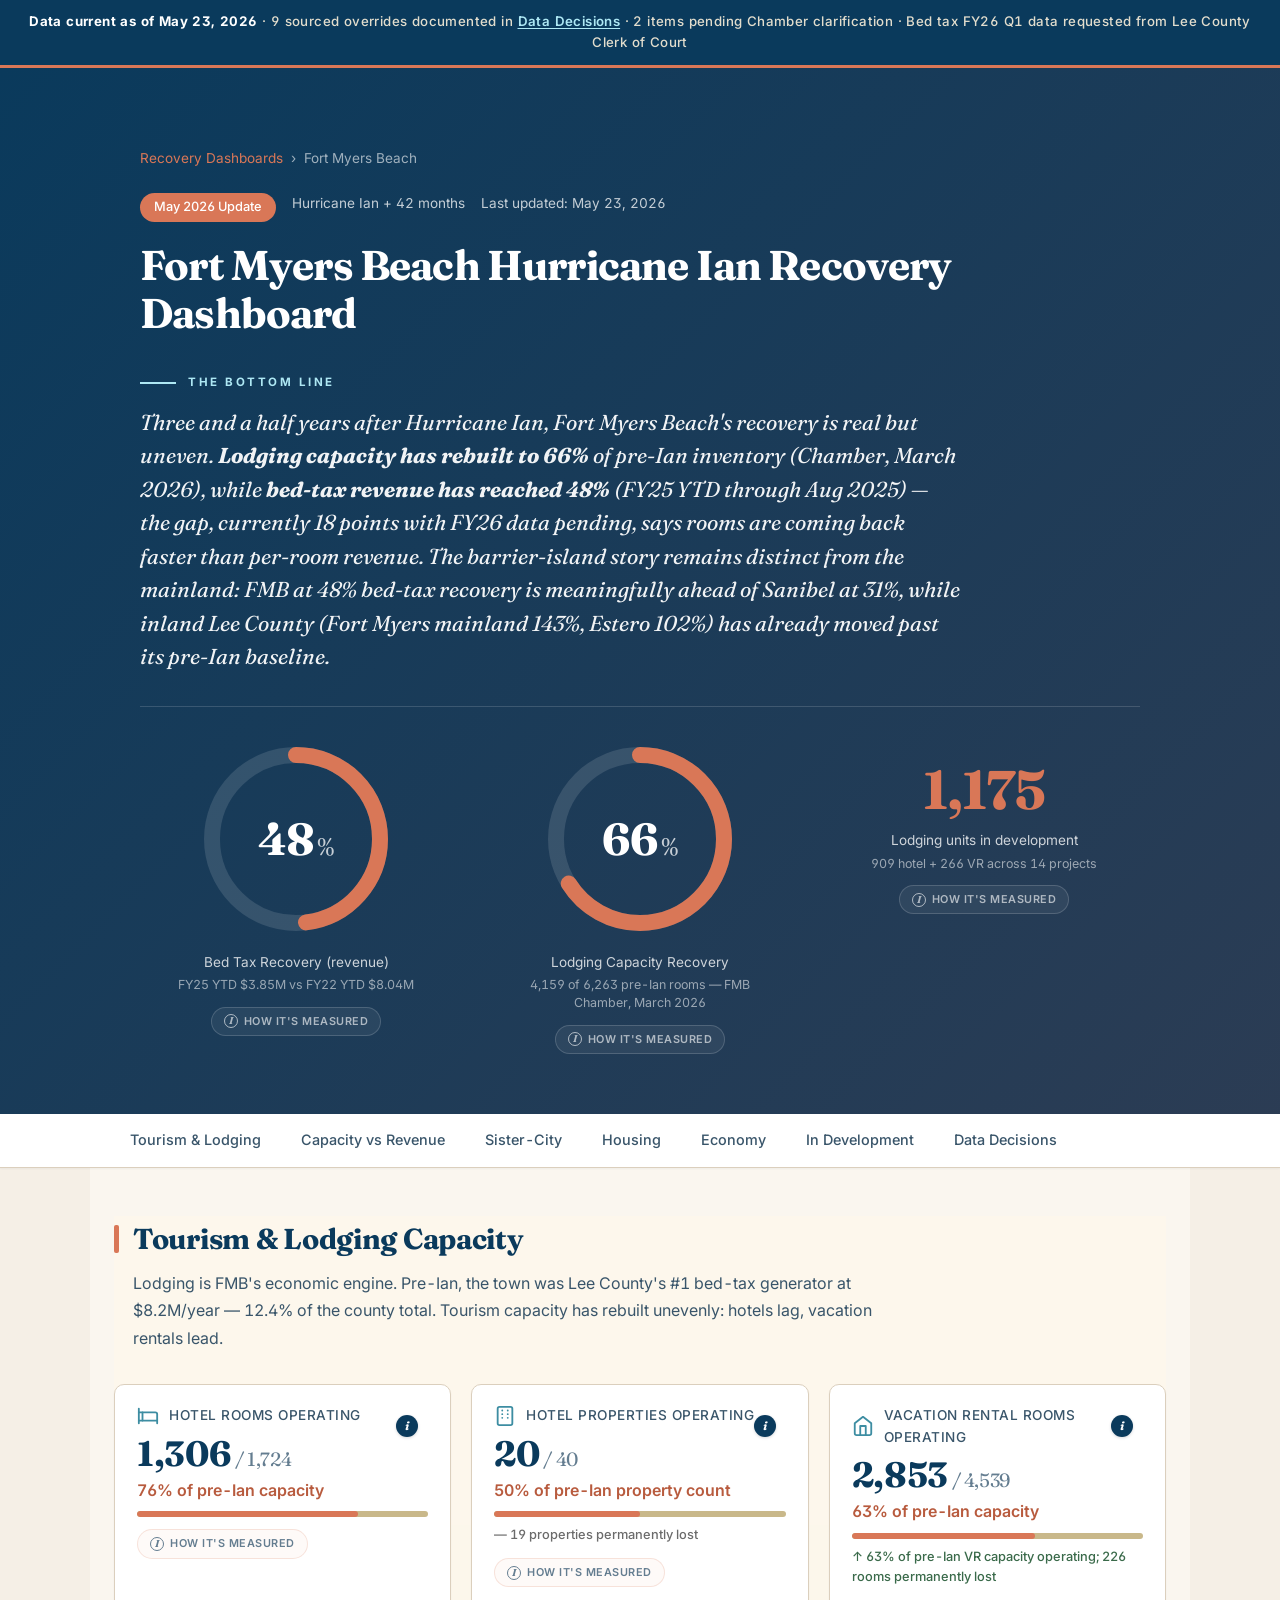
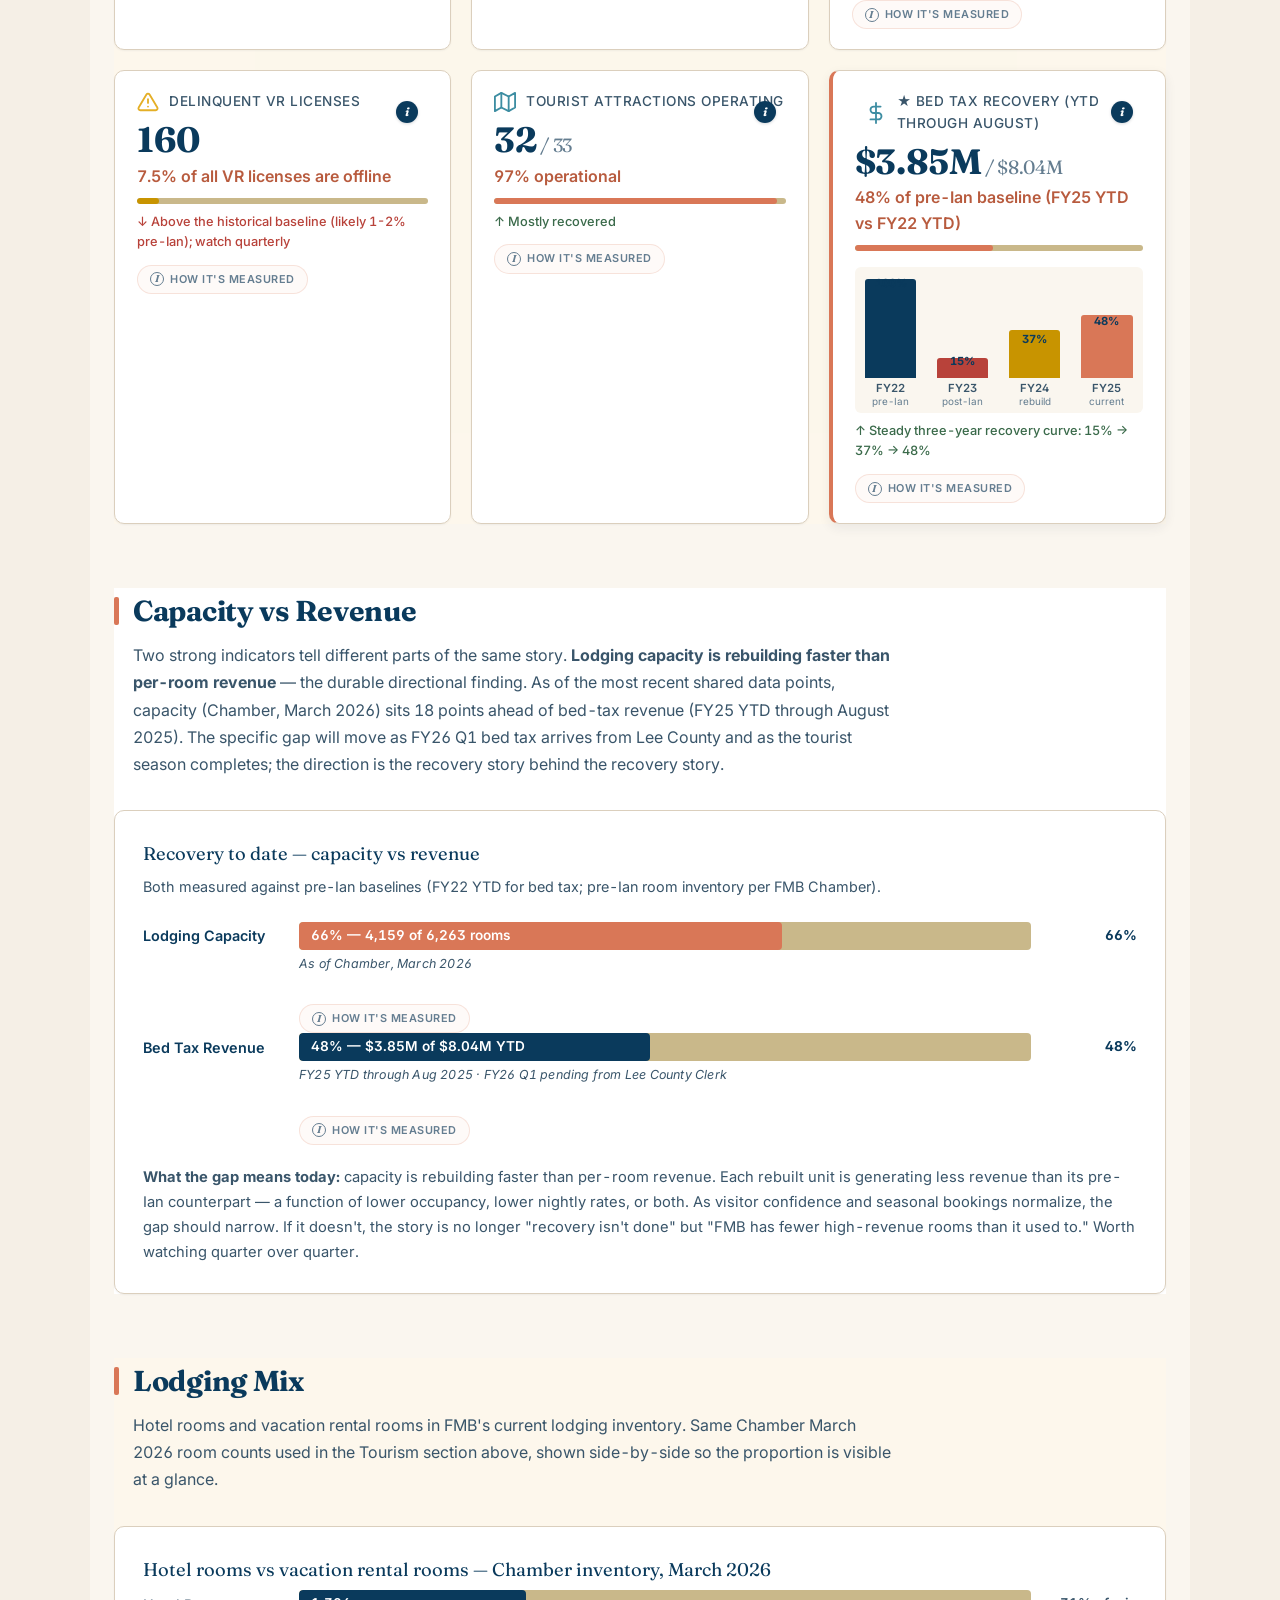
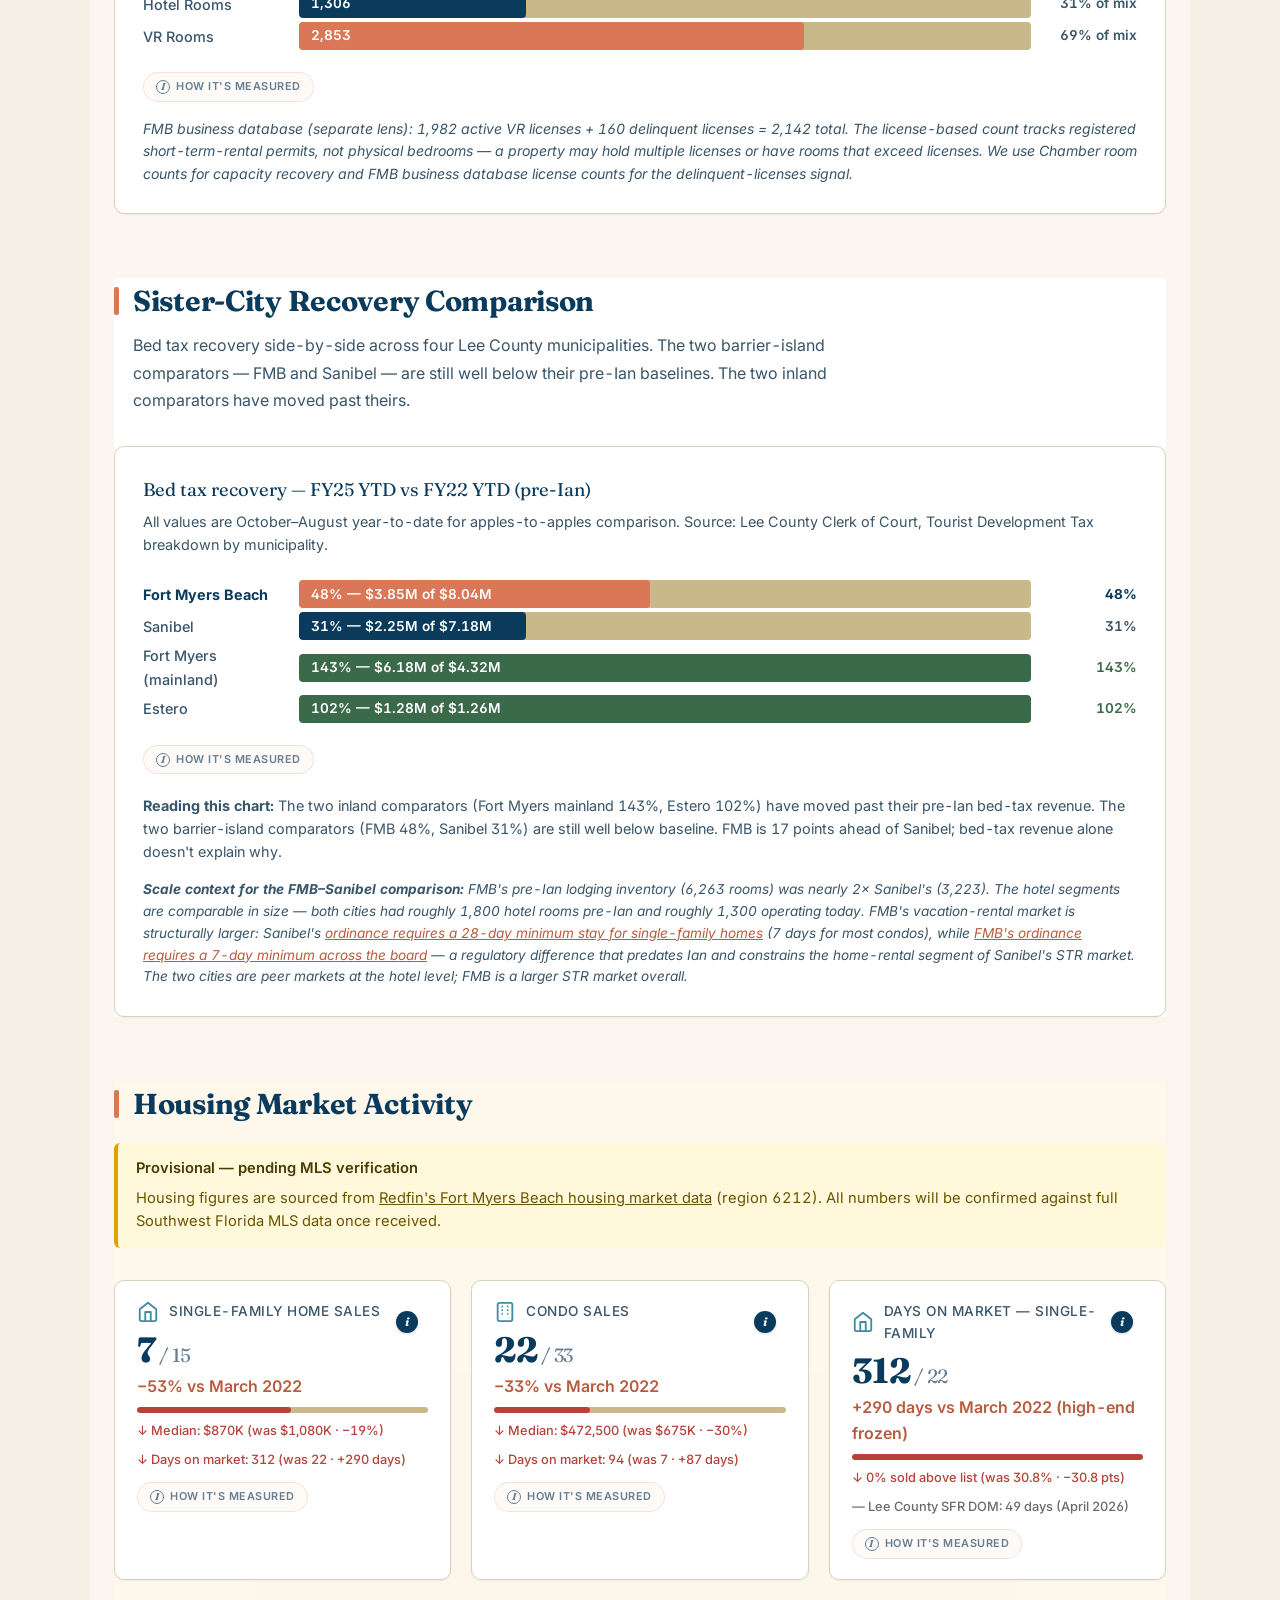
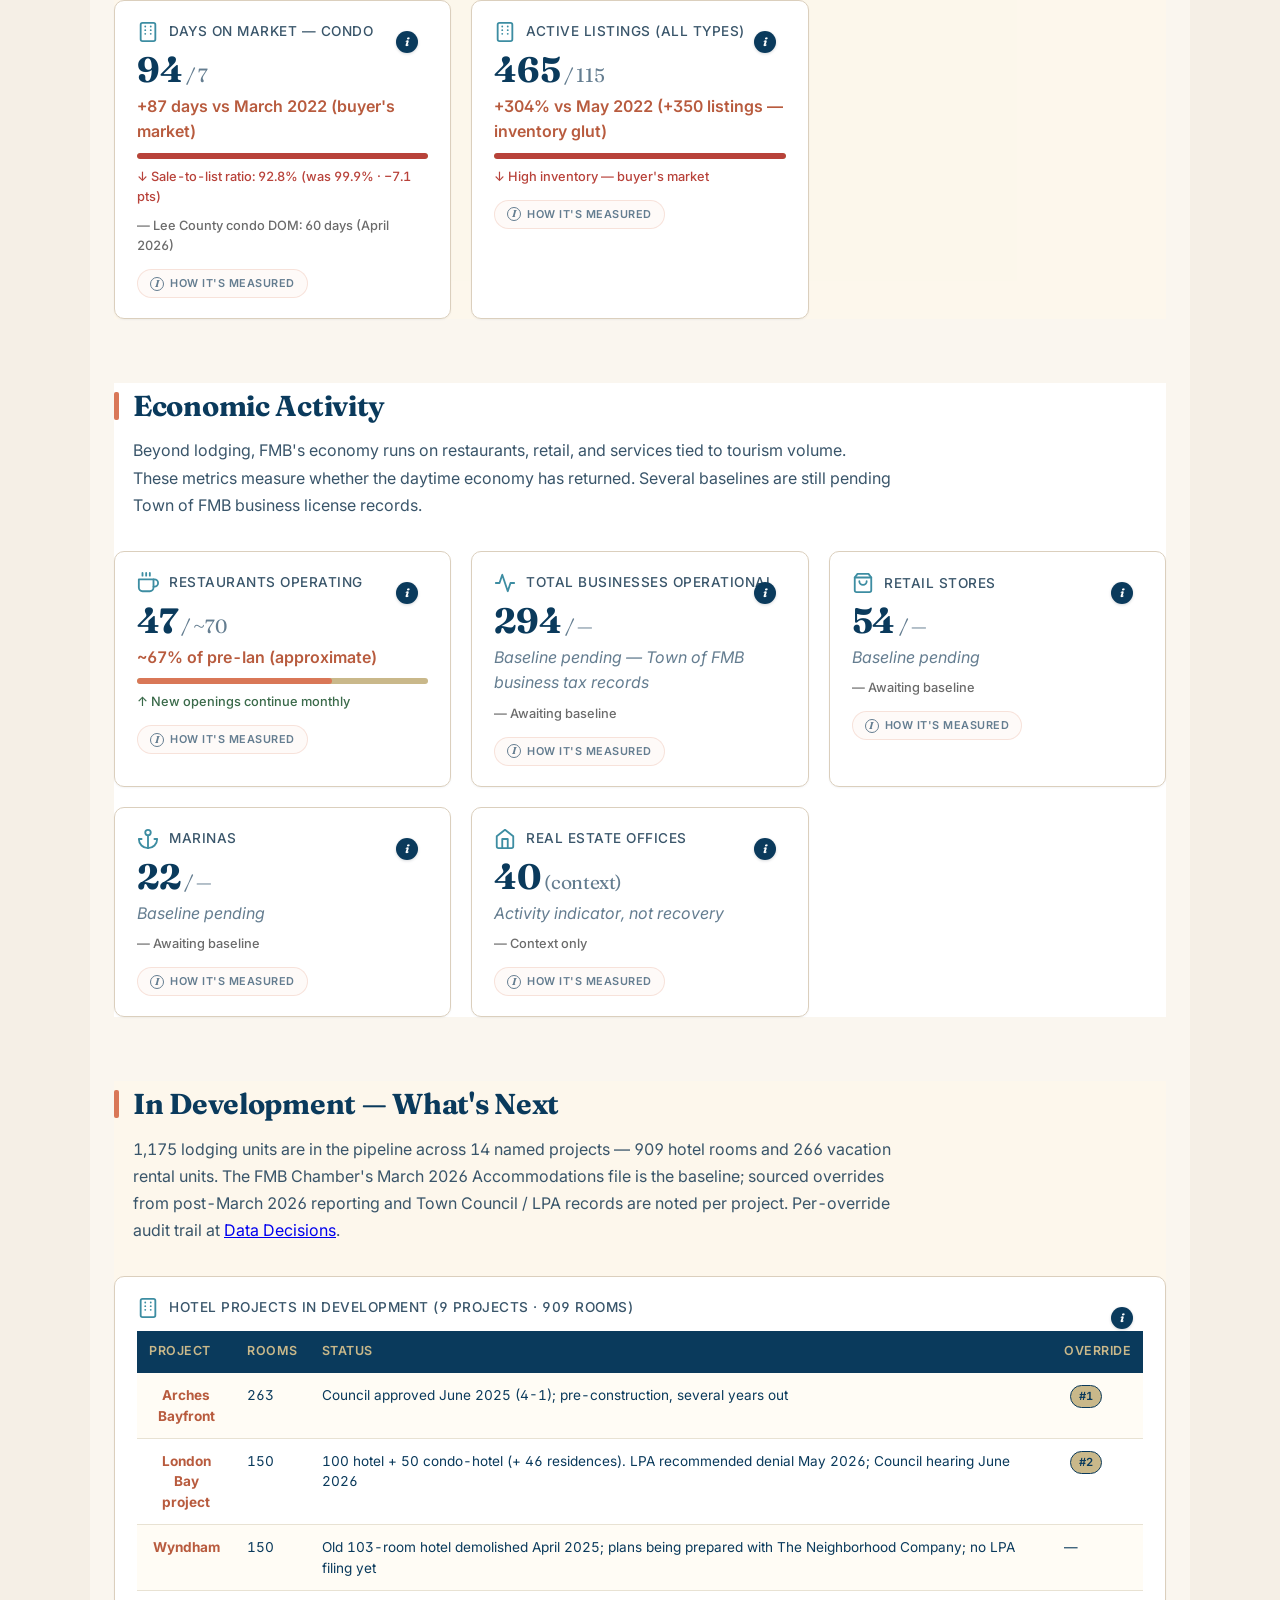
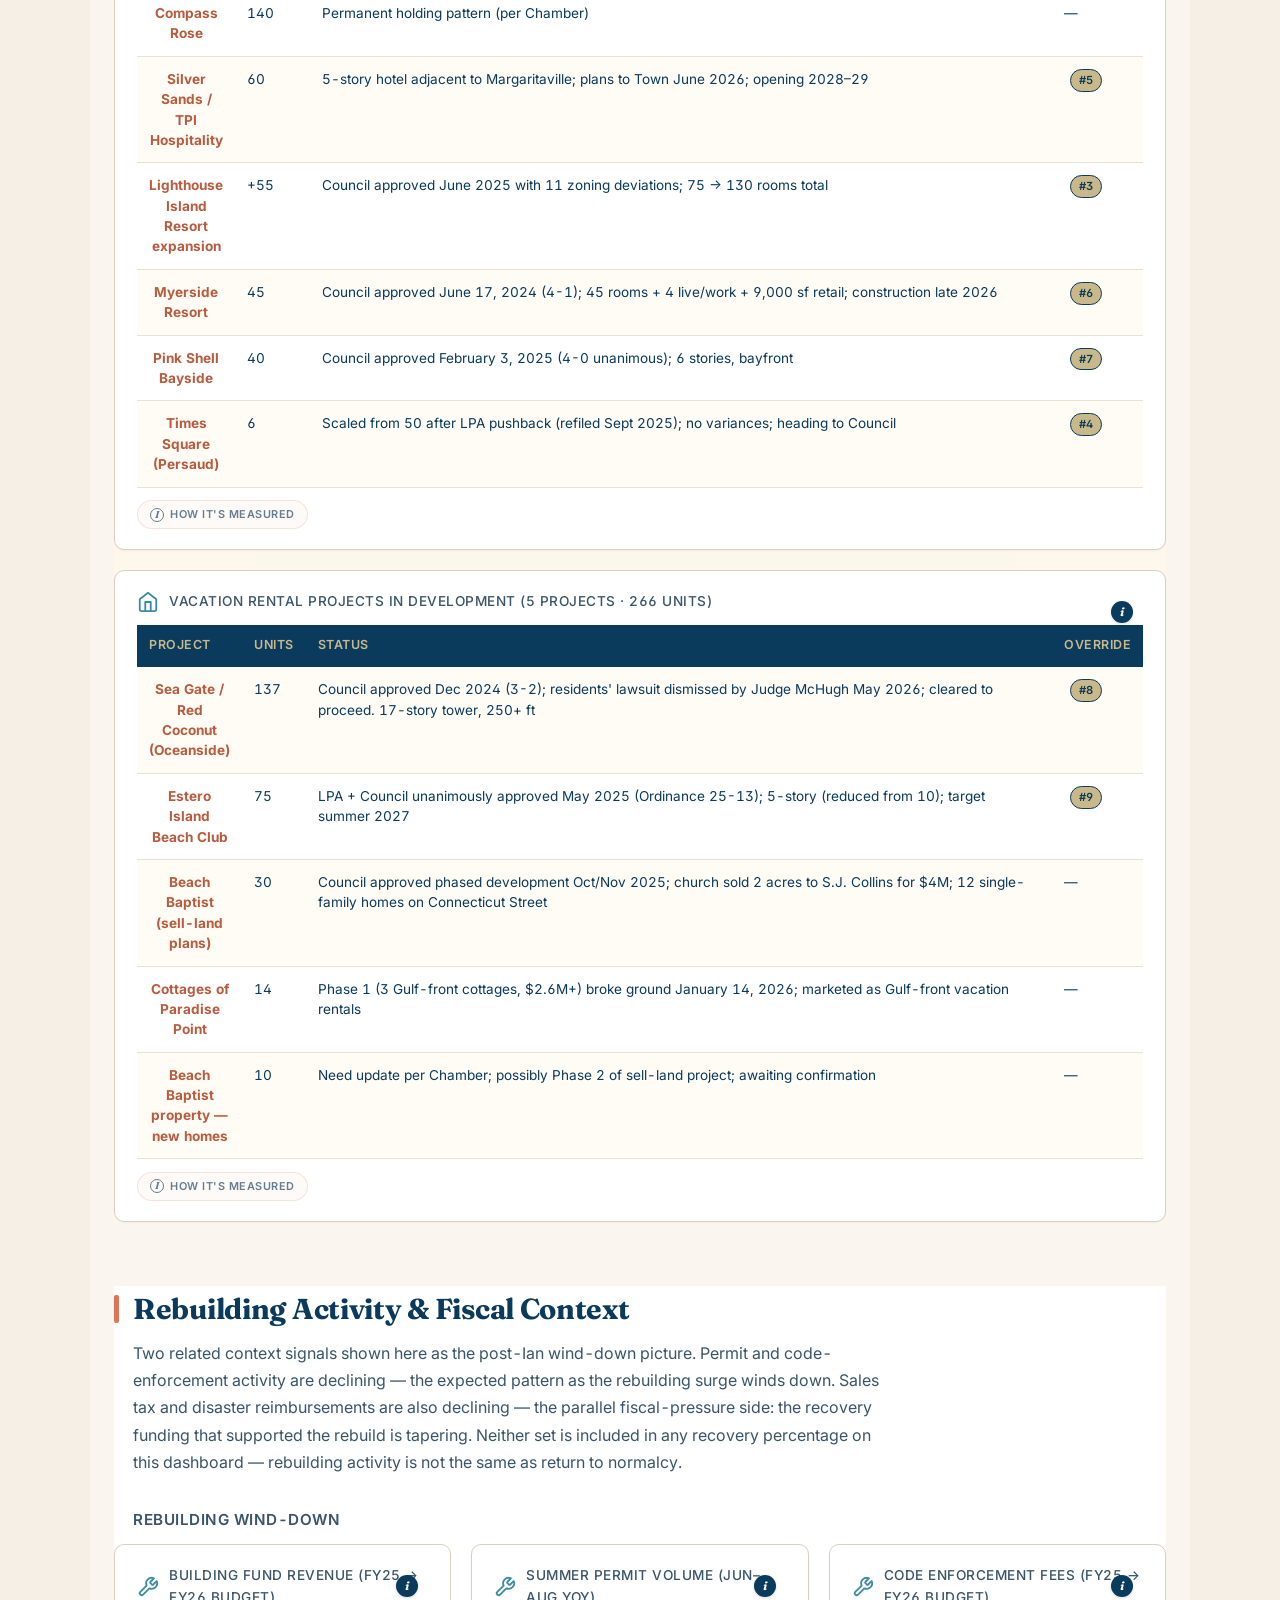
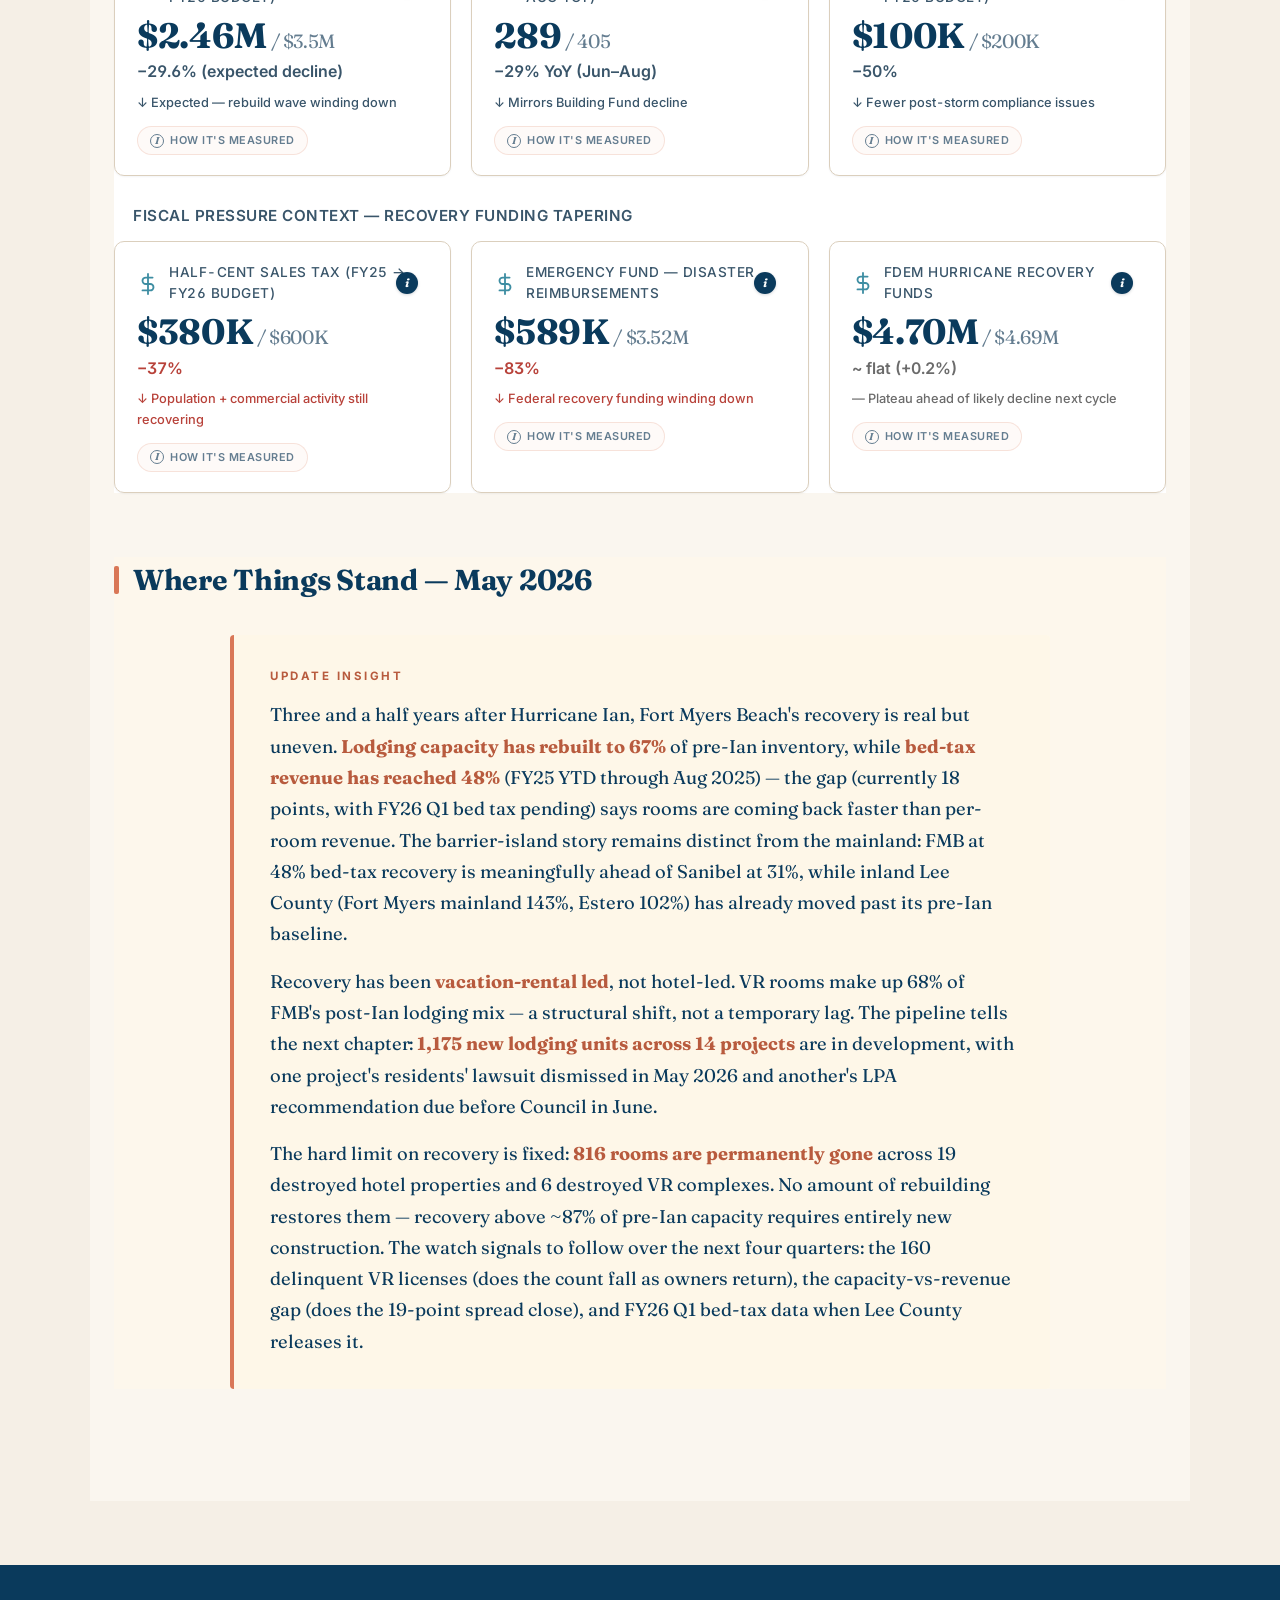
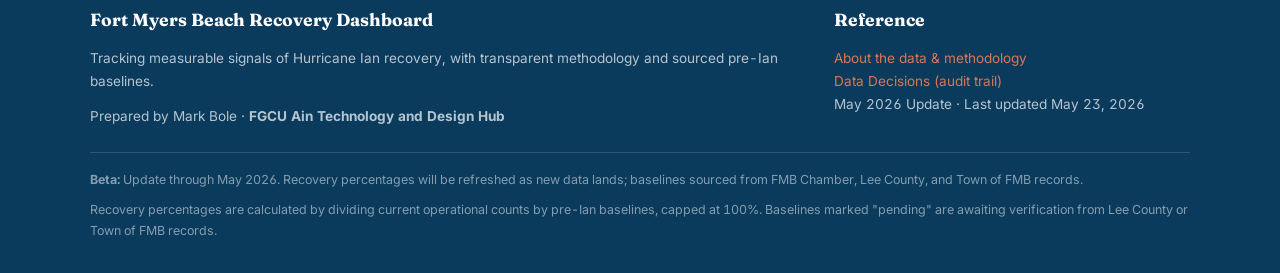
==== commit ae5b21a3: "Strip Google Places references from user-facing files Mark's call 2026-05-24: "Google Places" / "Goo" ====
--- a/index.html
+++ b/index.html
@@ -158,7 +158,6 @@
           properties, ~93% of room capacity is back online (1,052 of 1,134 rooms); the remaining
           590 rooms are at 19 properties permanently lost.
         </div>
-        <div class="metric-trend up">↑ Stronger than the Google-Places business database alone suggested</div>
         <div class="metric-source">
           <strong>Source:</strong> Fort Myers Beach Chamber of Commerce, Accommodations file
           (March 18, 2026; hotel data as of 7/30/2025).
@@ -715,11 +714,11 @@
         </div>
         <div class="metric-trend neutral">— Awaiting baseline</div>
         <div class="metric-source">
-          FMB business database, Q1 2026 (Google Places-verified businesses).
-        </div>
-        <details class="kpi-method-toggle">
-          <summary><span class="i-icon" aria-hidden="true">i</span> How it's measured</summary>
-          <p class="kpi-method-body">Currently operational businesses from FMB business database (Q1 2026 vintage; Google Places-verified). Pre-Ian baseline pending Town of FMB business tax records; recovery percentage cannot be calculated until baseline arrives.</p>
+          FMB business database, Q1 2026 vintage.
+        </div>
+        <details class="kpi-method-toggle">
+          <summary><span class="i-icon" aria-hidden="true">i</span> How it's measured</summary>
+          <p class="kpi-method-body">Currently operational businesses from FMB business database (Q1 2026 vintage). Pre-Ian baseline pending Town of FMB business tax records; recovery percentage cannot be calculated until baseline arrives.</p>
         </details>
       </div>
 
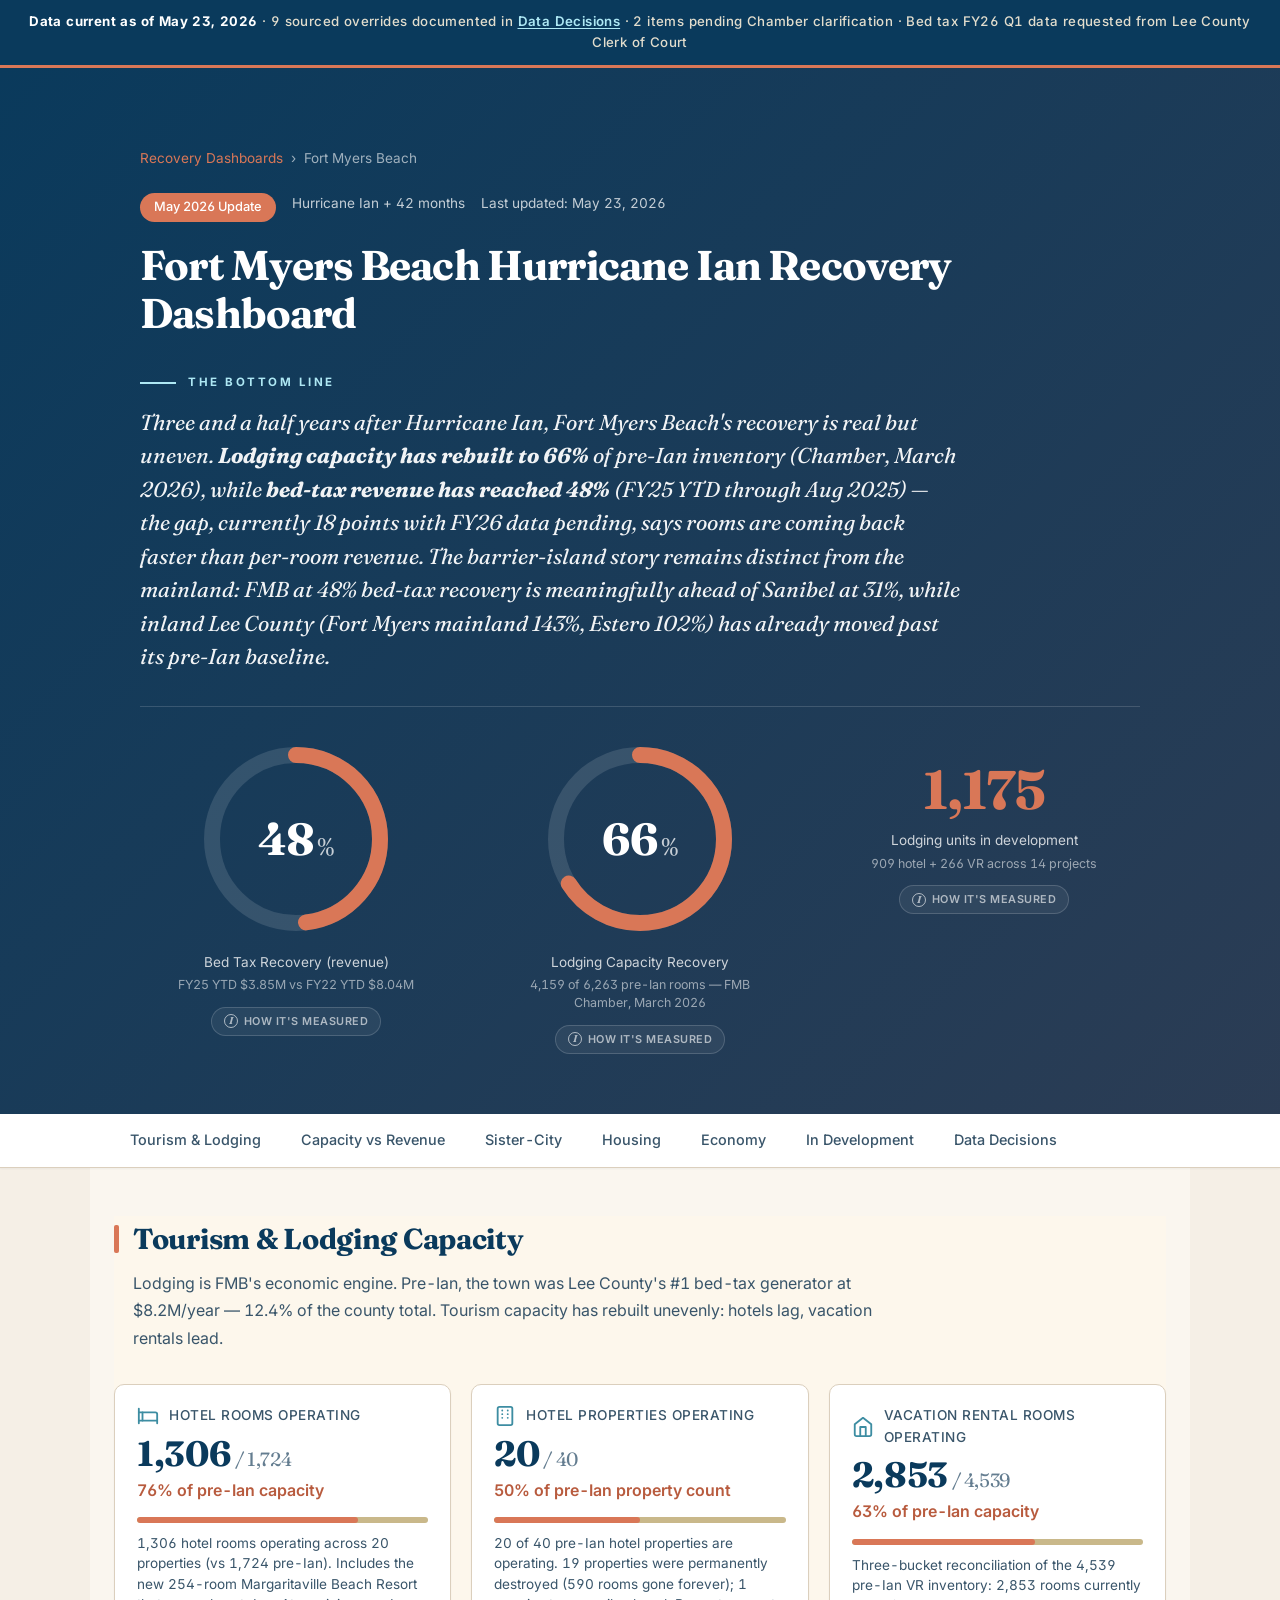
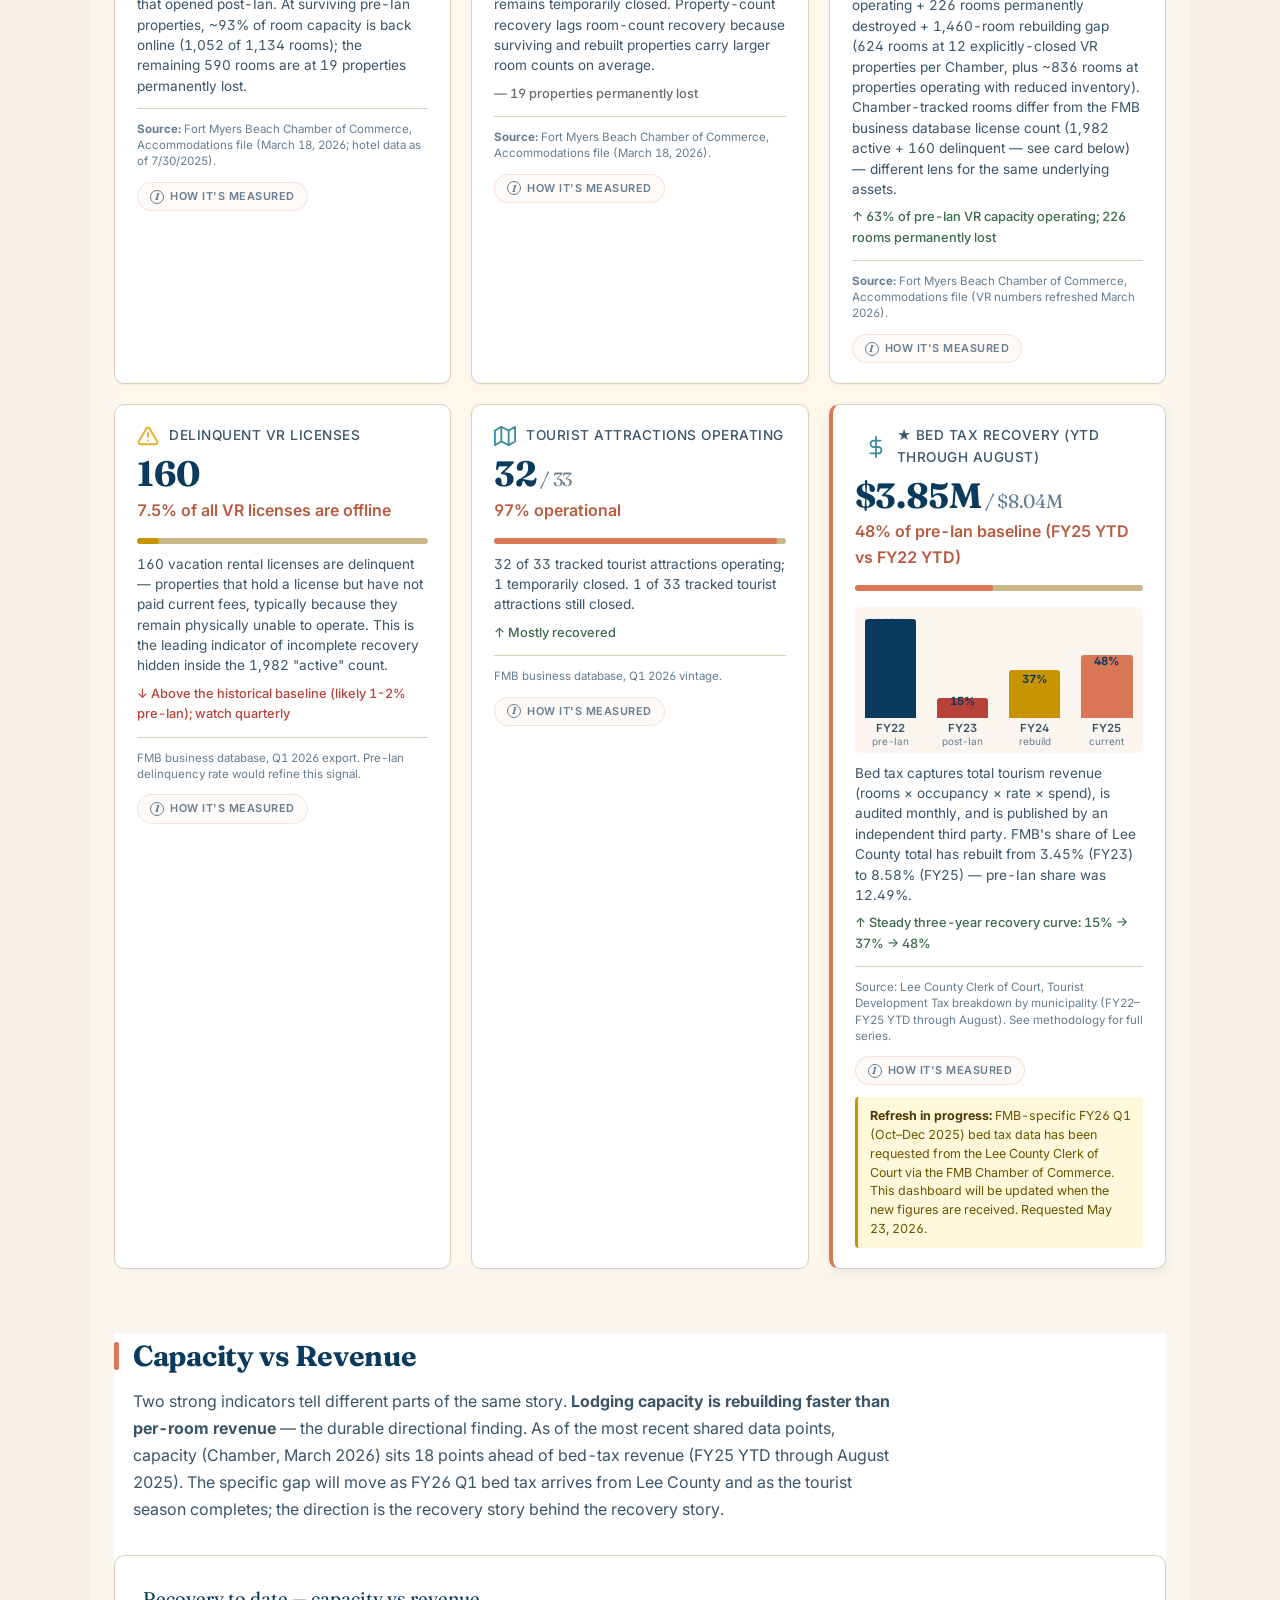
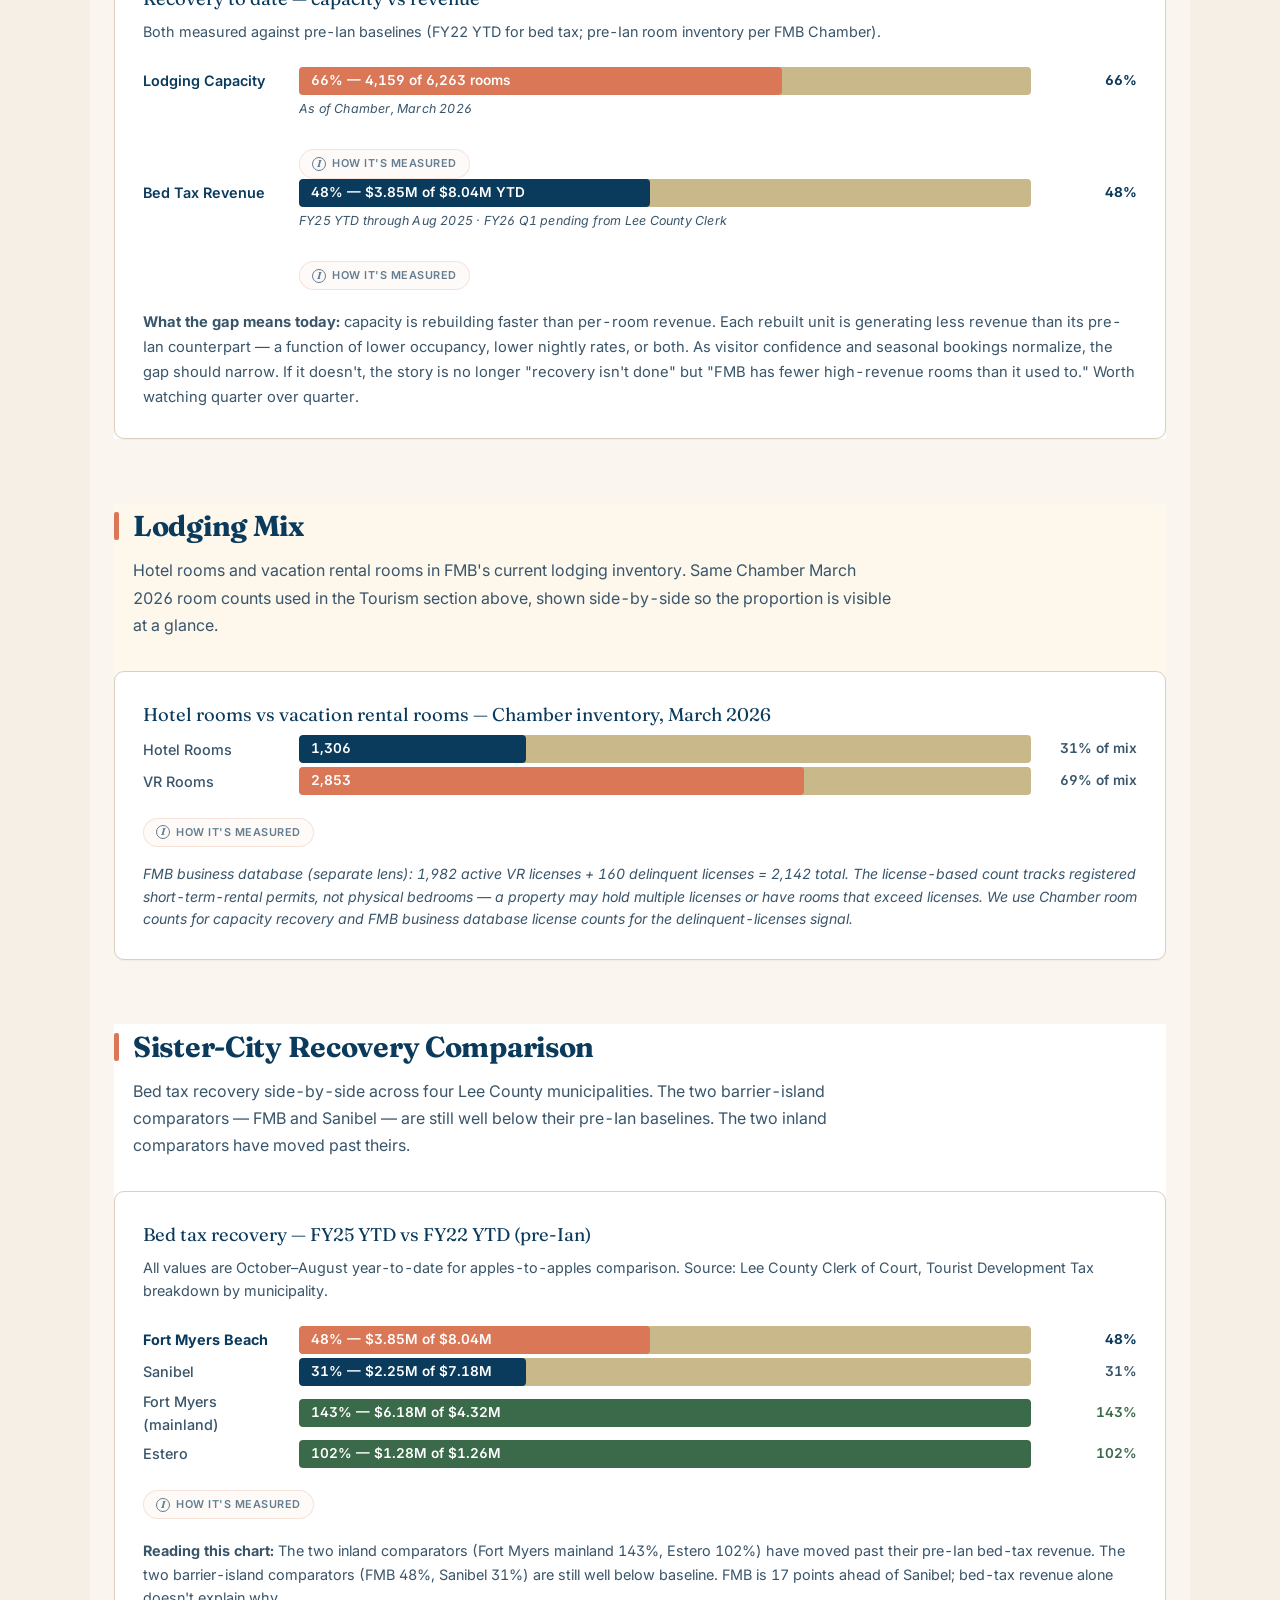
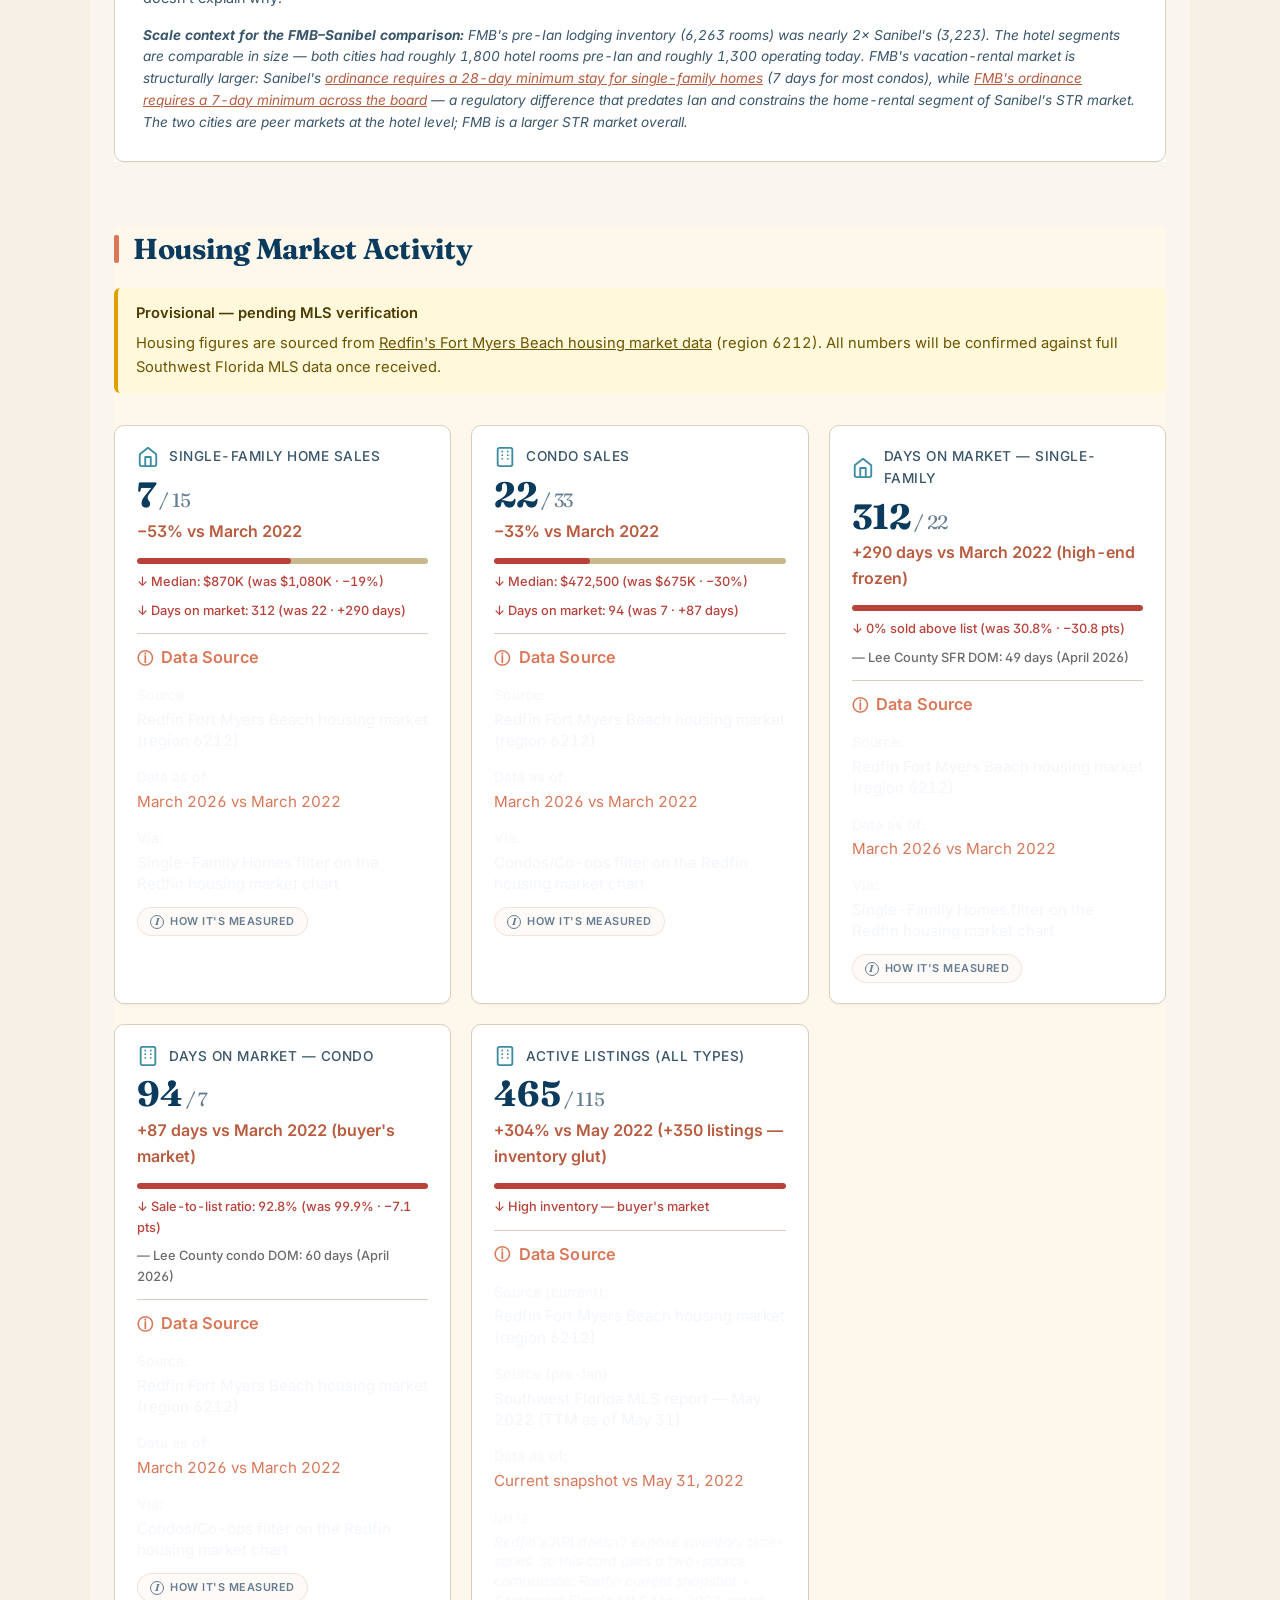
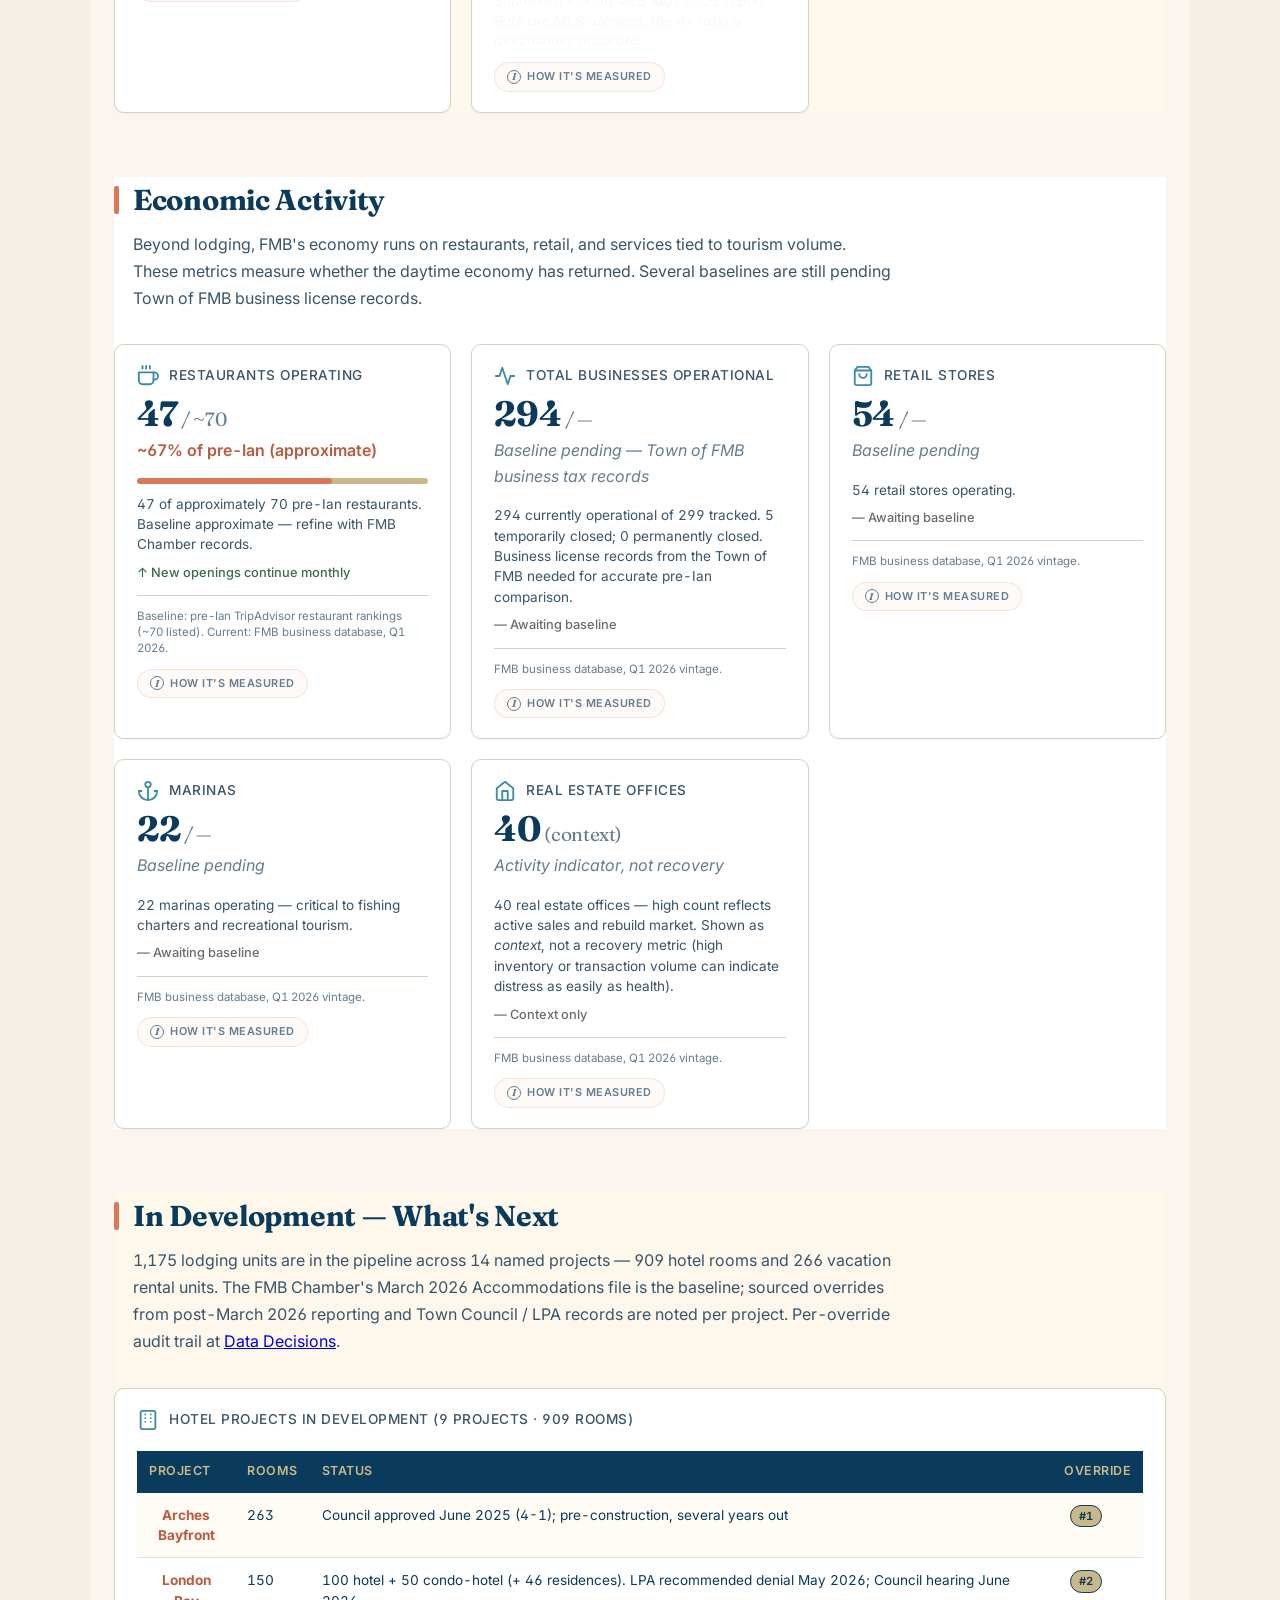
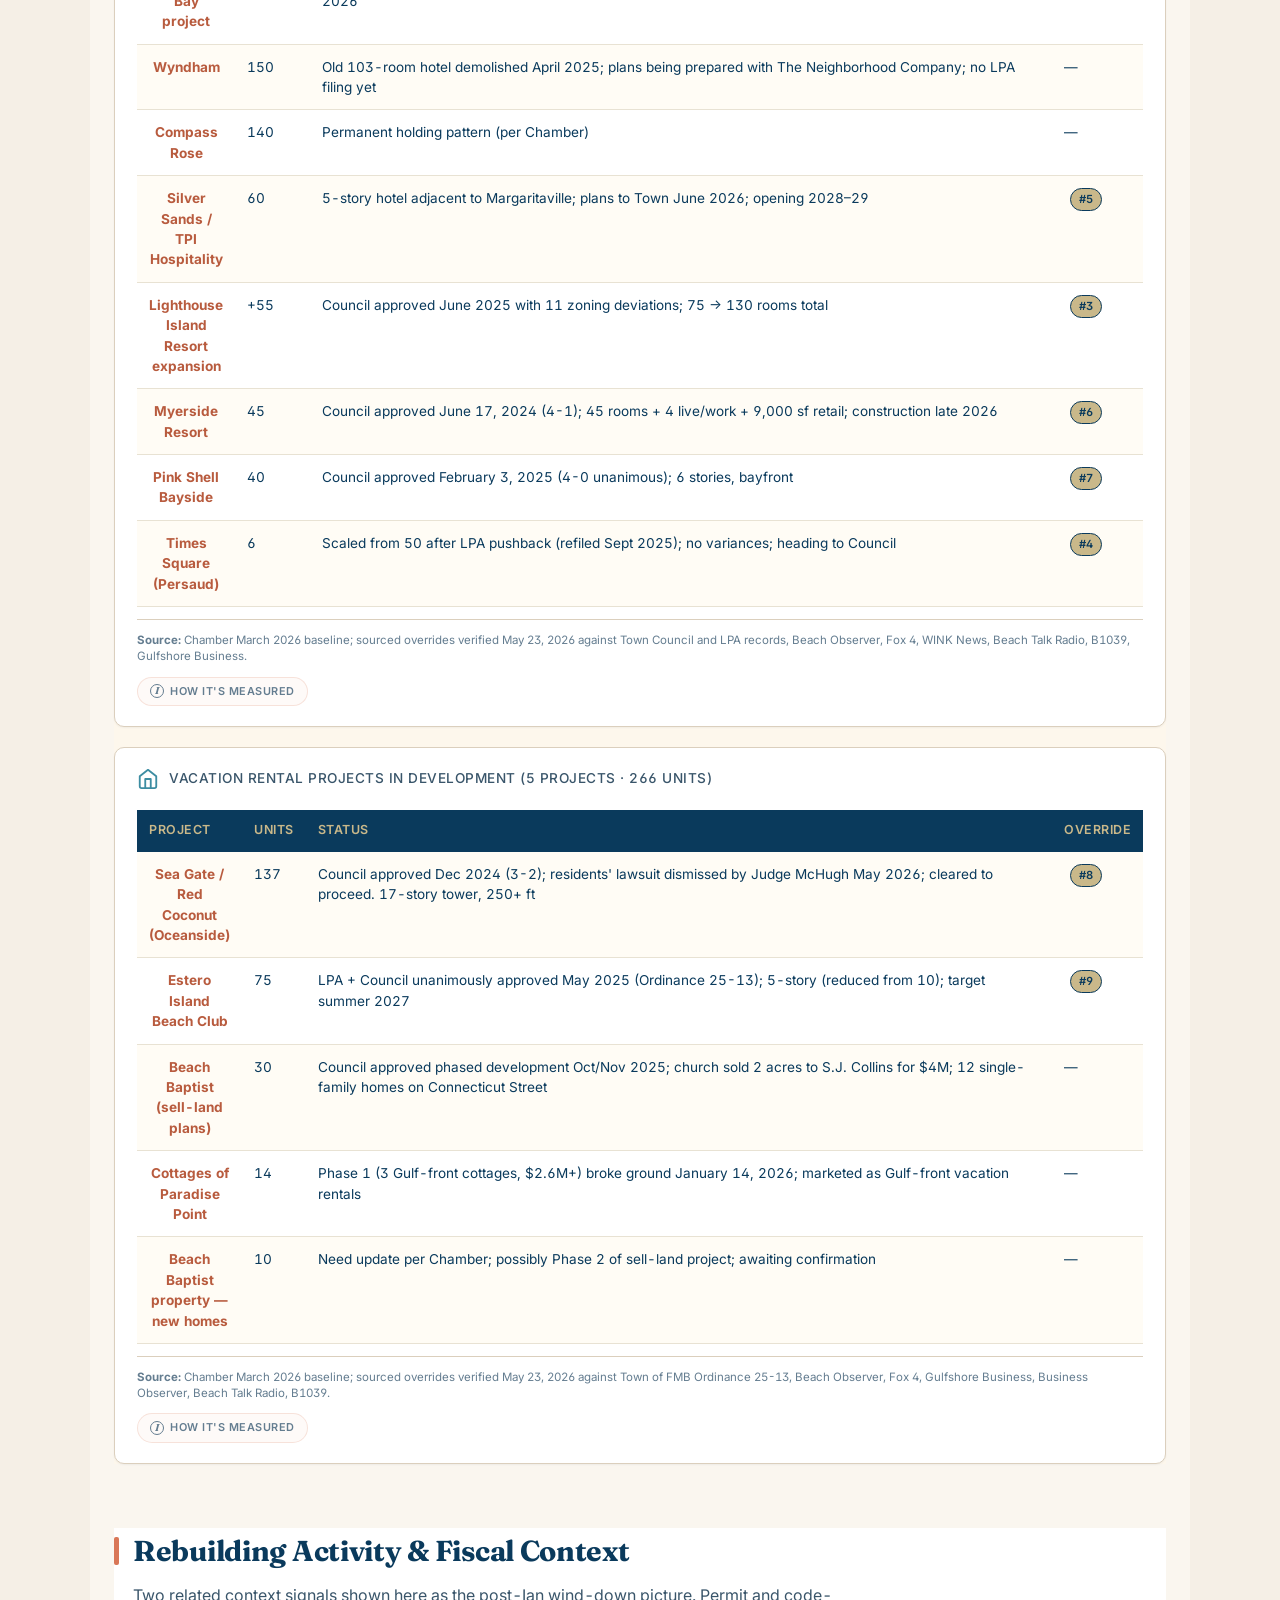
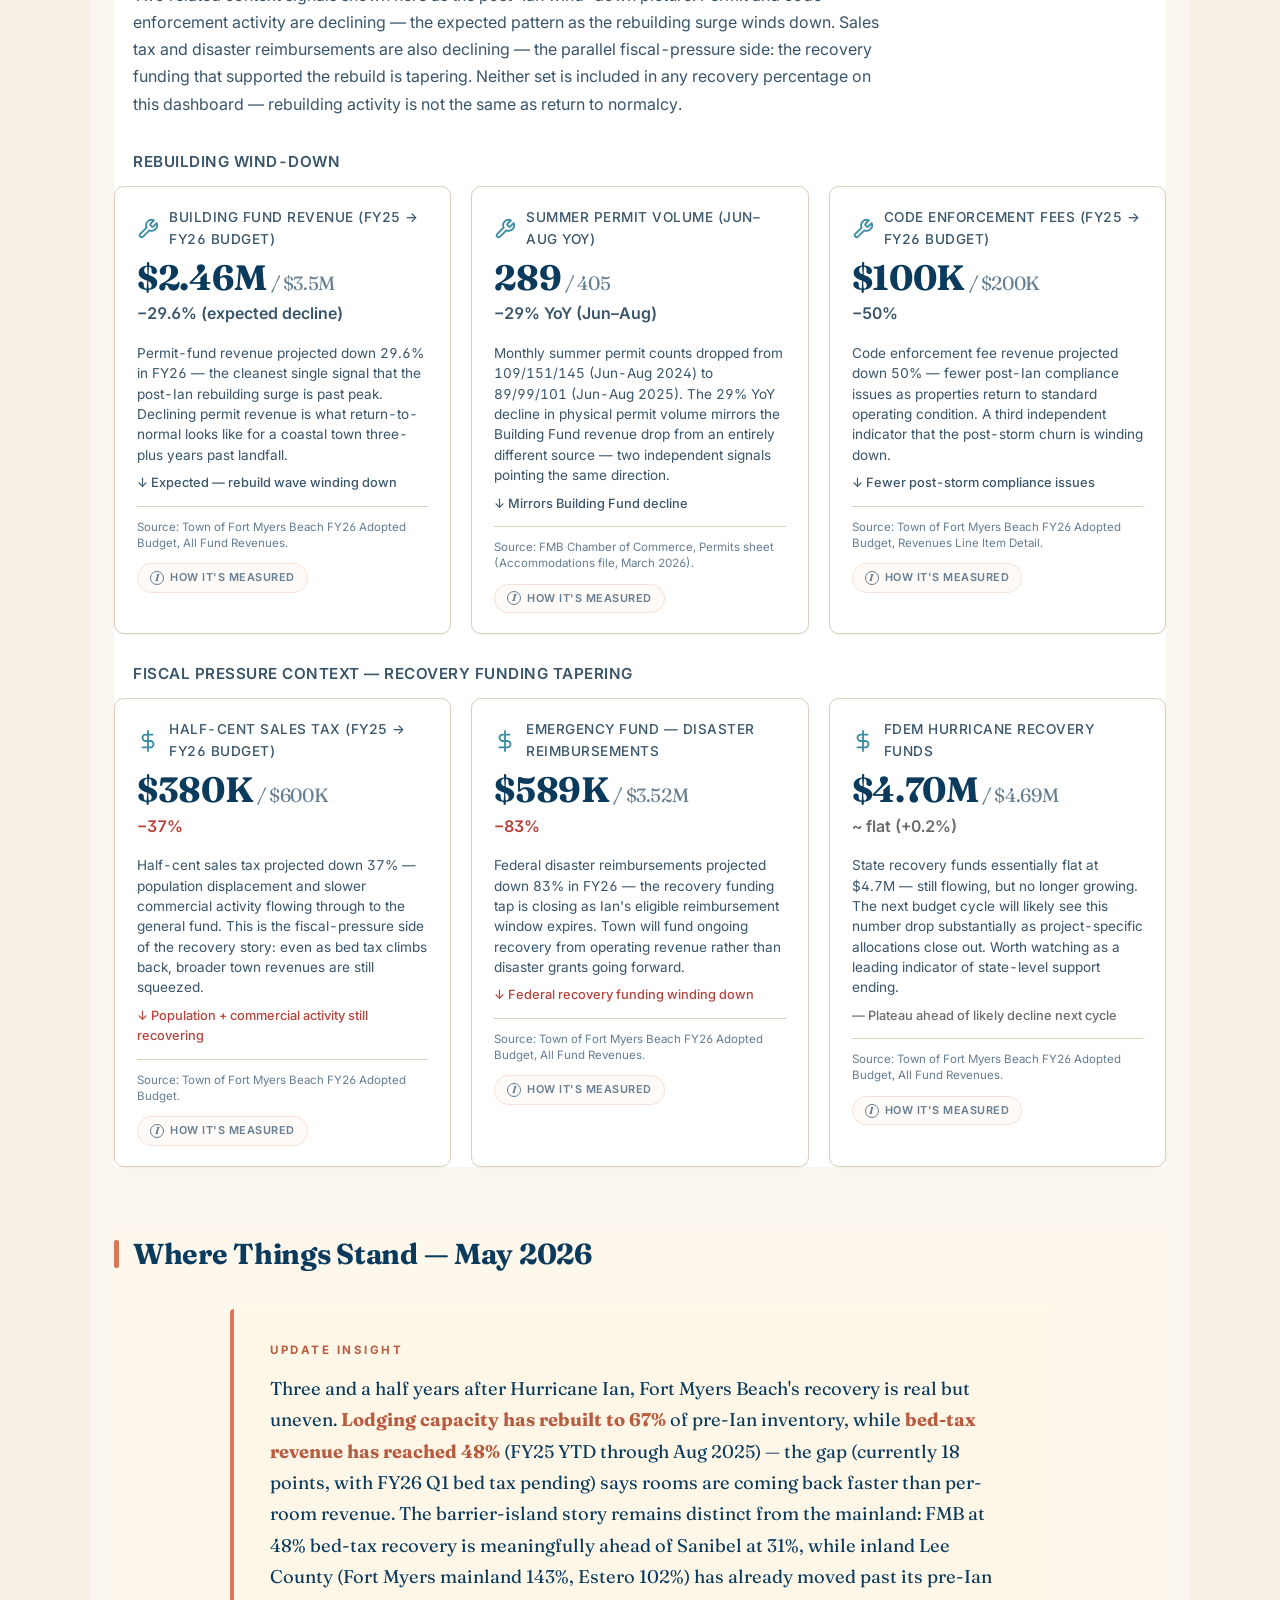
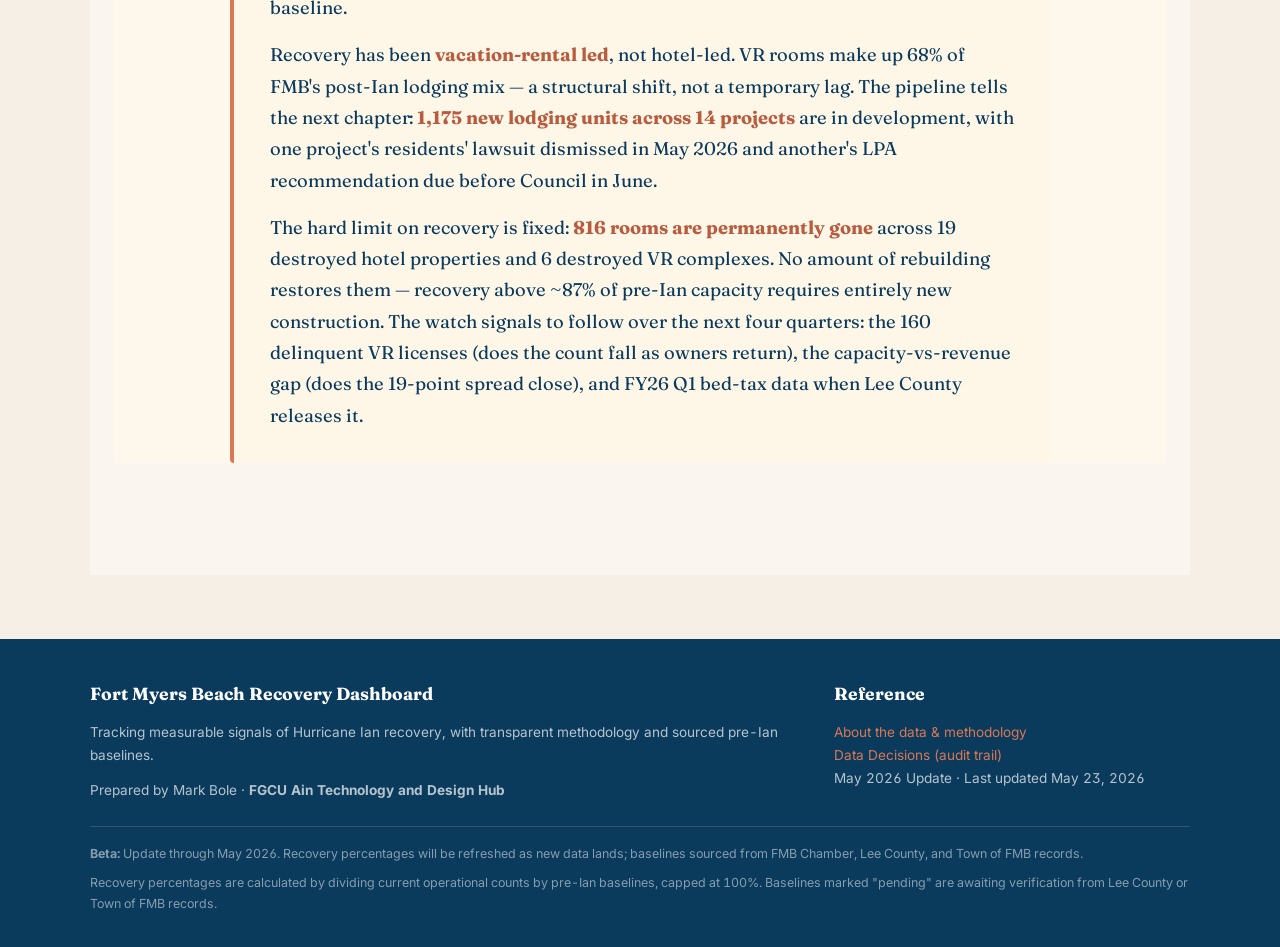
==== commit 96dab9c8: "Remove flip-card mechanism — single info affordance per card Mark's call 2026-05-24: After Tier 2 #8" ====
--- a/index.html
+++ b/index.html
@@ -1055,57 +1055,9 @@
   </div>
 </footer>
 
-<!-- Card flip: front shows numbers, back shows prose (source + methodology) -->
-<script>
-(function() {
-  var proseSelectors = '.metric-note, .metric-source, .refresh-status';
-  document.querySelectorAll('main .metric-card').forEach(function(card) {
-    var proseEls = card.querySelectorAll(proseSelectors);
-    if (proseEls.length === 0) return; // skip cards with no back content
-
-    var inner = document.createElement('div');
-    inner.className = 'metric-card-inner';
-    var front = document.createElement('div');
-    front.className = 'metric-card-front';
-    var back = document.createElement('div');
-    back.className = 'metric-card-back';
-
-    Array.from(card.children).forEach(function(child) {
-      if (child.matches && child.matches(proseSelectors)) back.appendChild(child);
-      else front.appendChild(child);
-    });
-
-    var flipBtn = document.createElement('button');
-    flipBtn.className = 'card-flip-btn';
-    flipBtn.setAttribute('type', 'button');
-    flipBtn.setAttribute('aria-label', 'Show source and methodology');
-    flipBtn.setAttribute('aria-expanded', 'false');
-    flipBtn.setAttribute('title', 'Source & details');
-    flipBtn.textContent = 'i';
-    var closeBtn = document.createElement('button');
-    closeBtn.className = 'card-flip-btn back-btn';
-    closeBtn.setAttribute('type', 'button');
-    closeBtn.setAttribute('aria-label', 'Back to the number');
-    closeBtn.setAttribute('aria-expanded', 'true');
-    closeBtn.setAttribute('title', 'Back to the number');
-    closeBtn.textContent = '×';
-
-    function toggle() {
-      var flipped = card.classList.toggle('flipped');
-      flipBtn.setAttribute('aria-expanded', flipped ? 'true' : 'false');
-      closeBtn.setAttribute('aria-expanded', flipped ? 'true' : 'false');
-    }
-    flipBtn.addEventListener('click', toggle);
-    closeBtn.addEventListener('click', toggle);
-
-    front.insertBefore(flipBtn, front.firstChild);
-    back.insertBefore(closeBtn, back.firstChild);
-    inner.appendChild(front);
-    inner.appendChild(back);
-    card.appendChild(inner);
-  });
-})();
-</script>
+<!-- Card-flip mechanism removed 2026-05-24: dual "i" affordances (flip + methodology
+     toggle) were confusing. metric-note + source now render always-visible; the
+     <details class="kpi-method-toggle"> pill is the single info affordance per card. -->
 
 <!-- Scroll-spy: highlight the sticky-nav link for the section currently in view -->
 <script>
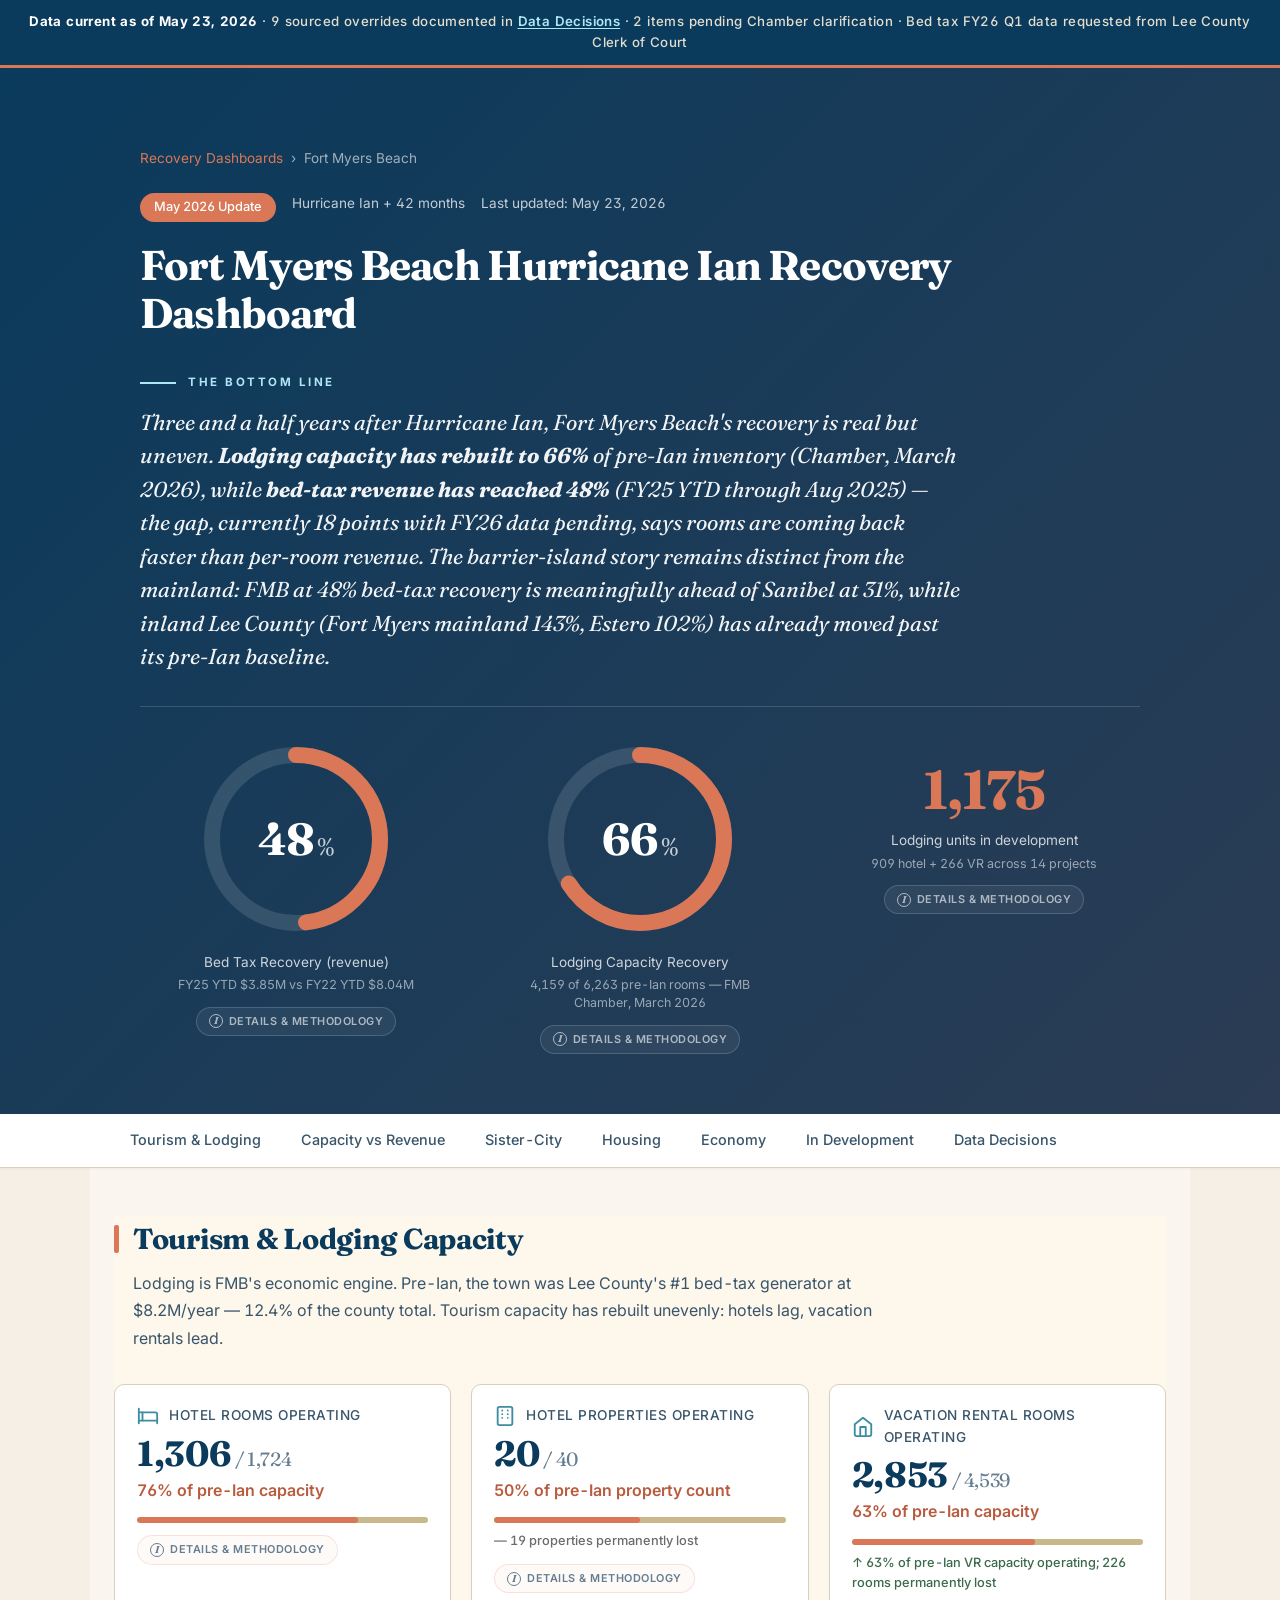
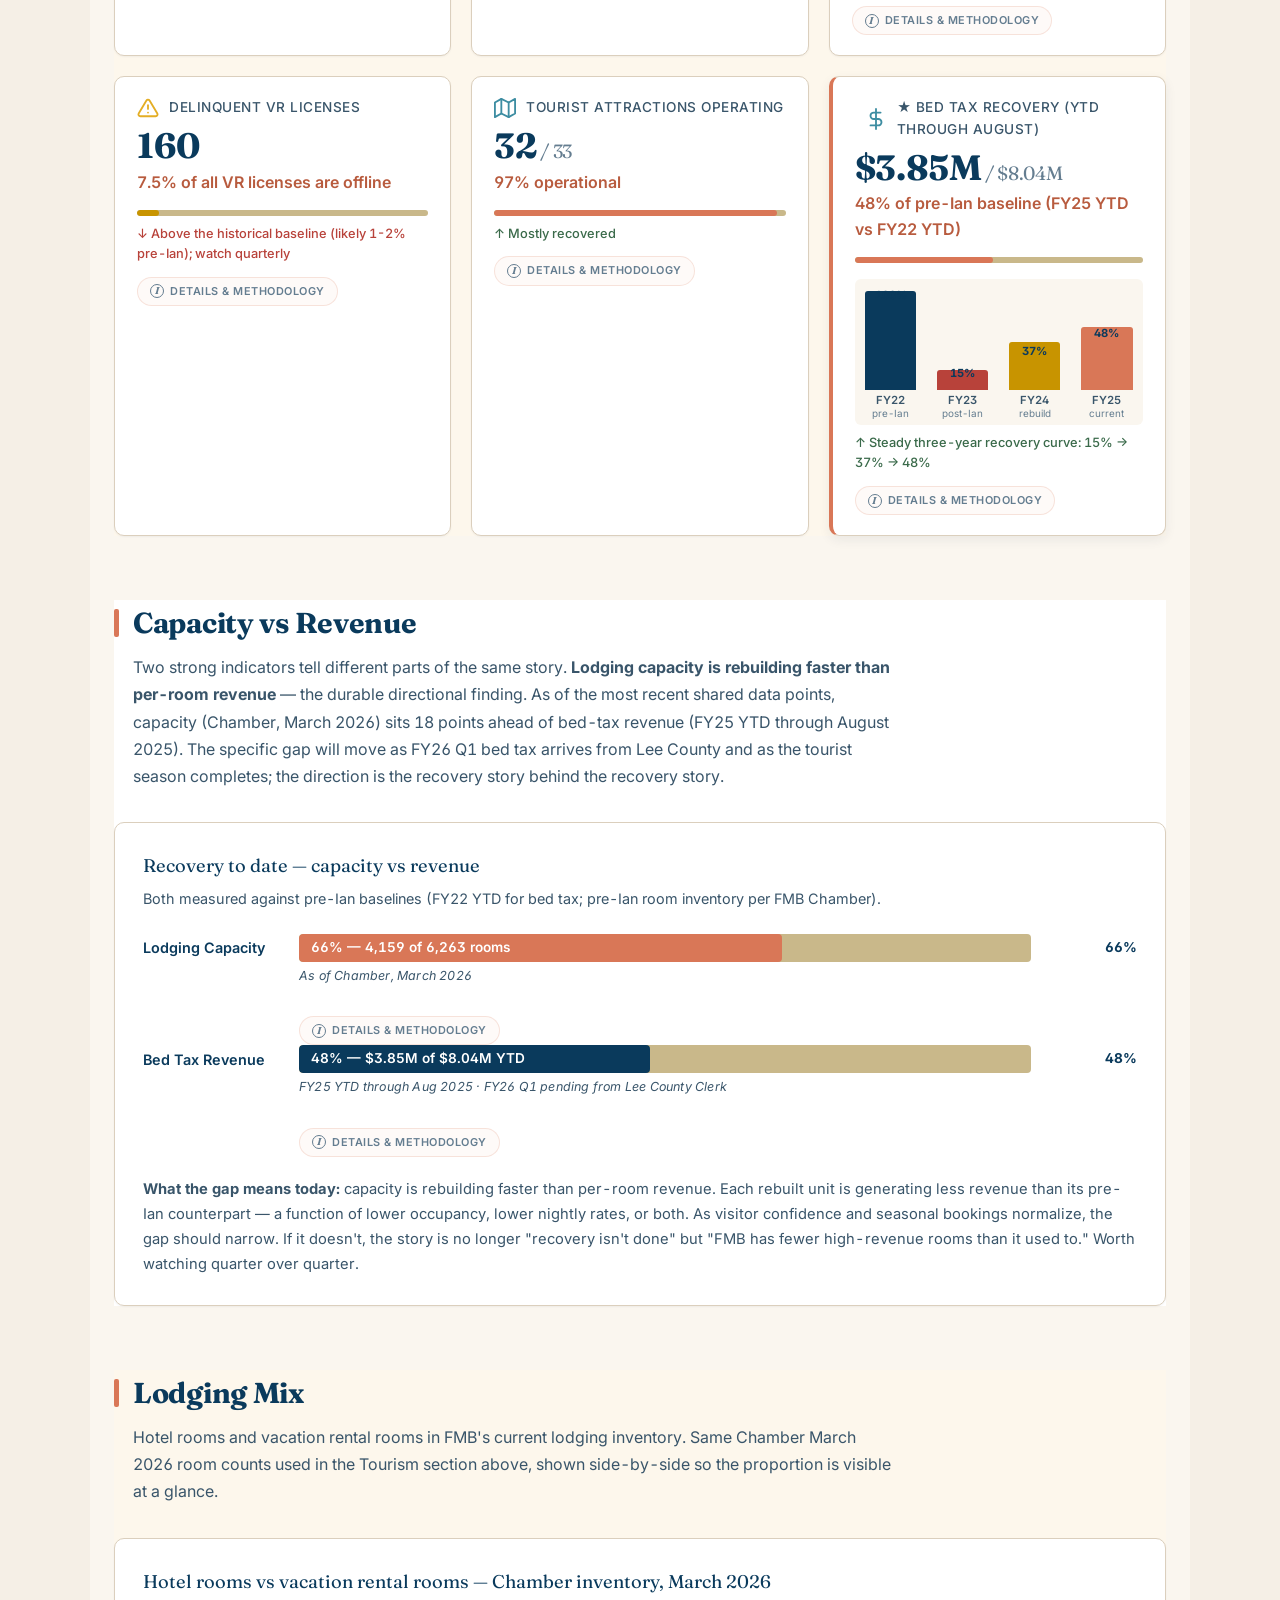
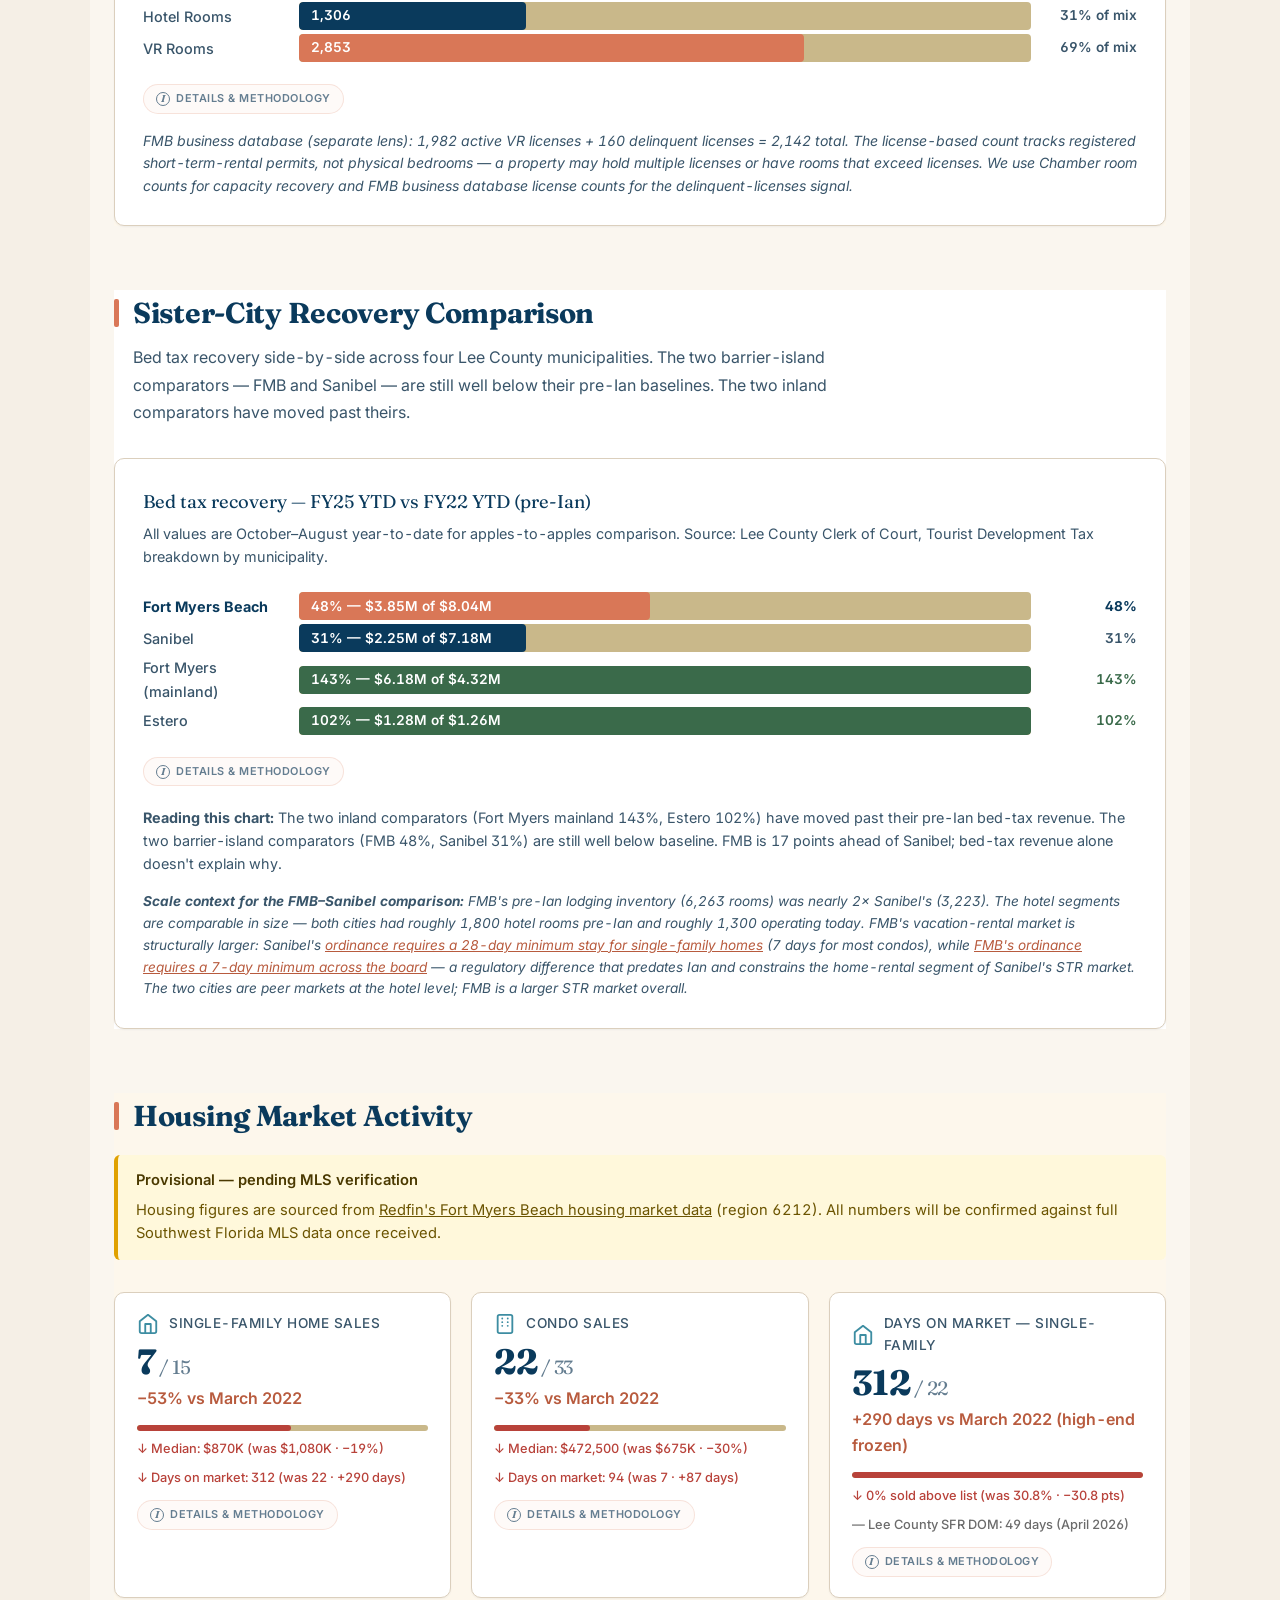
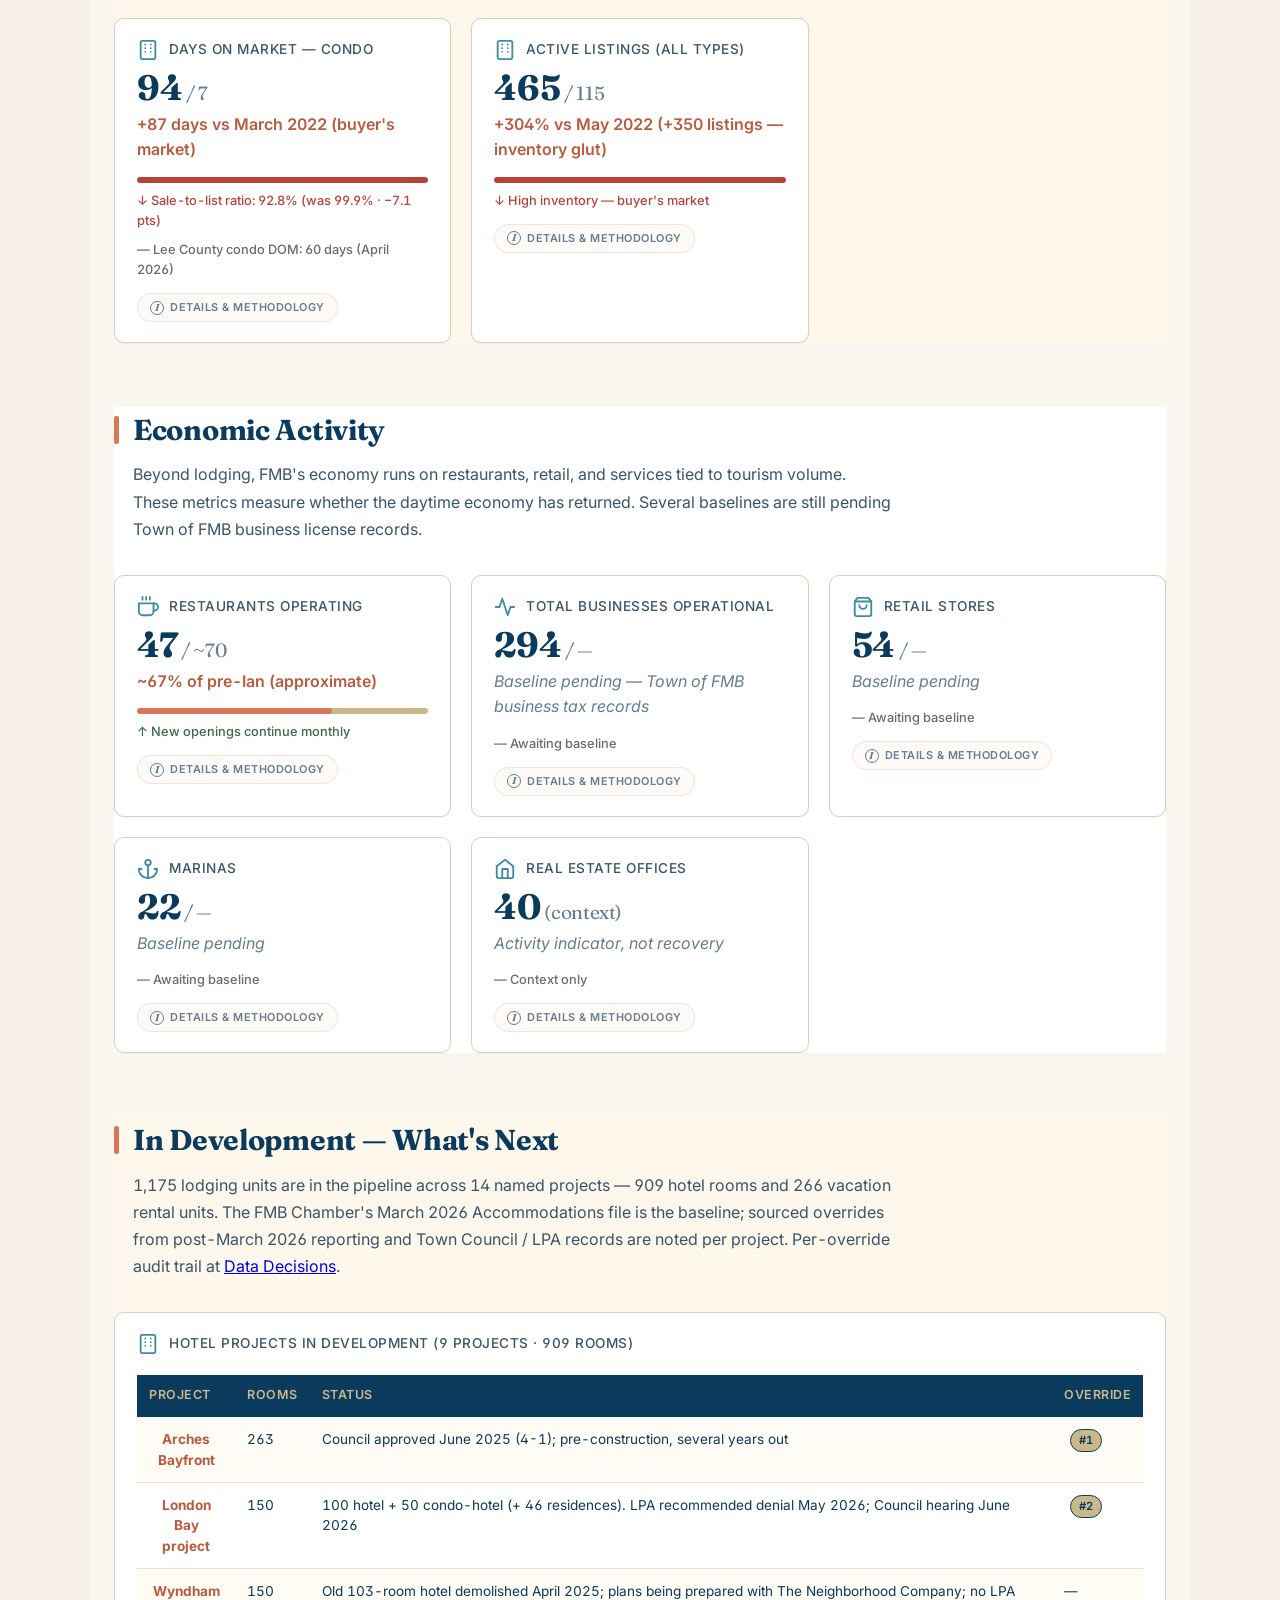
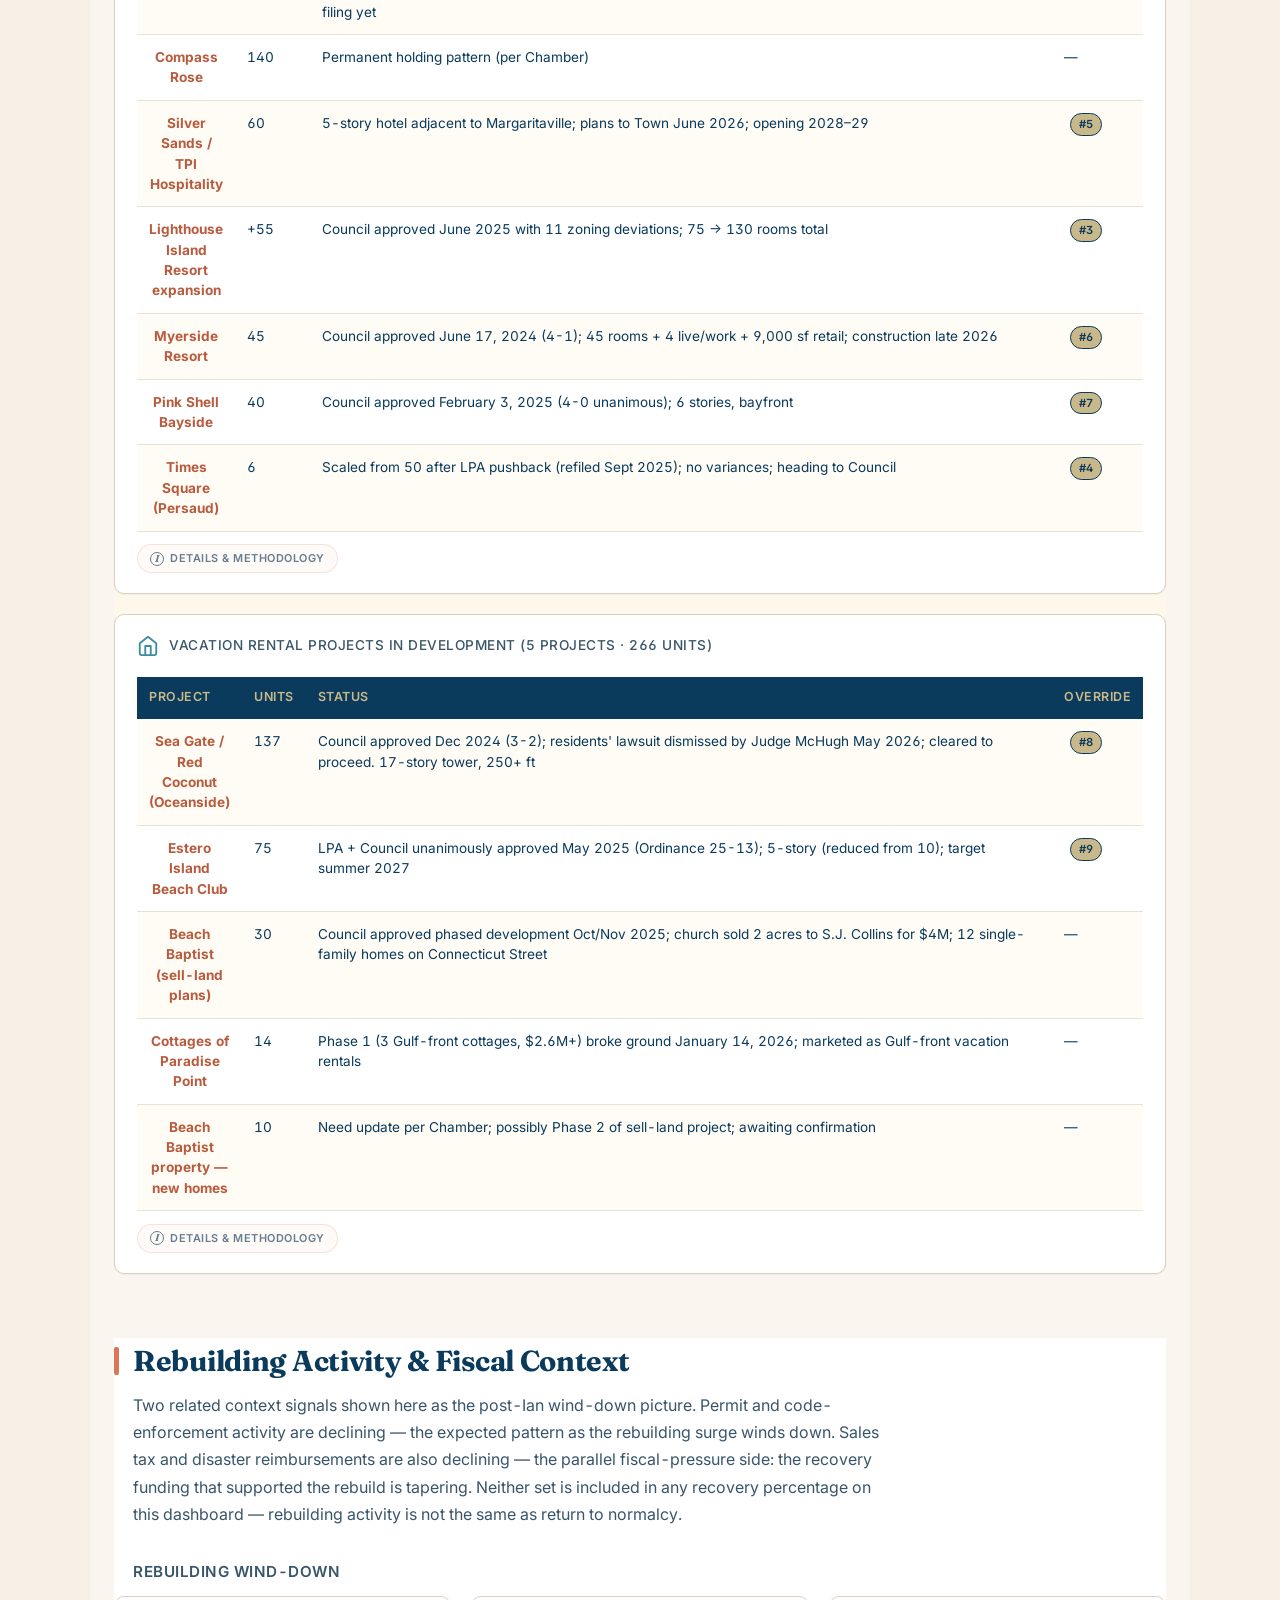
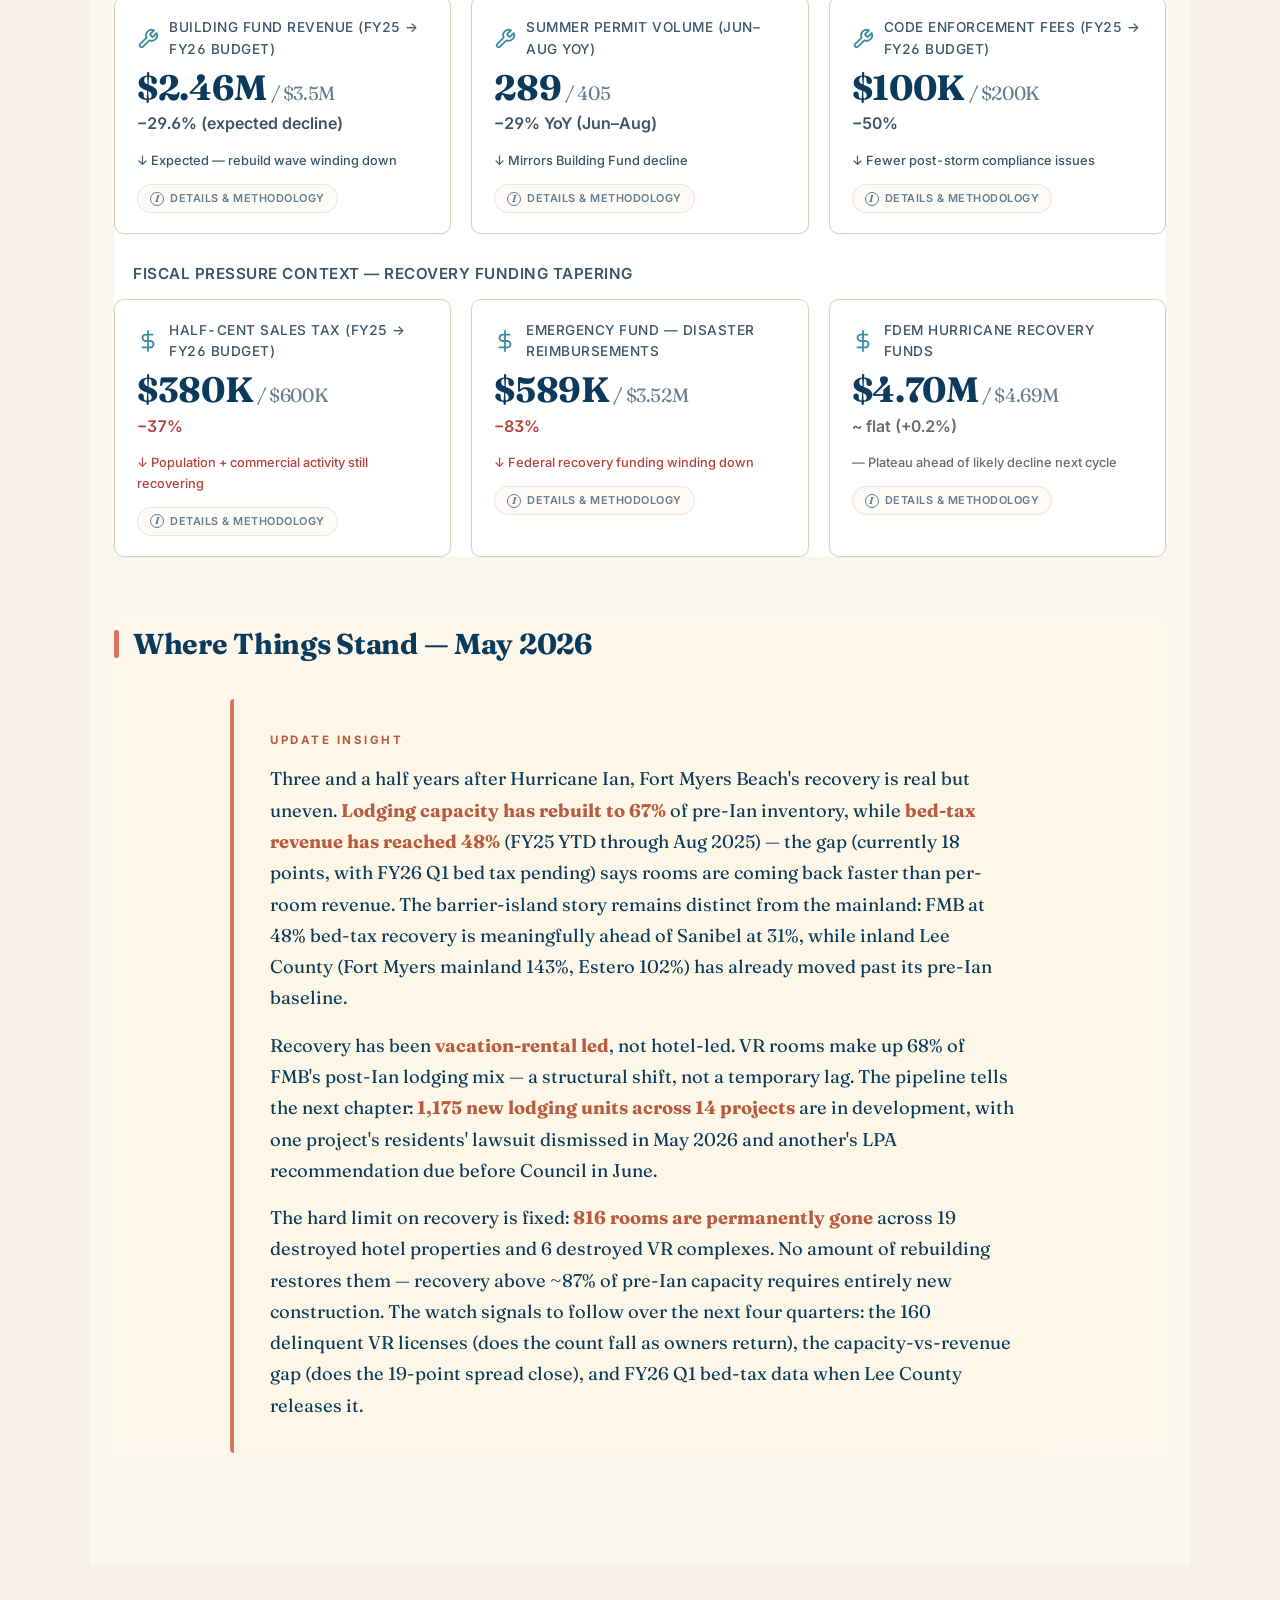
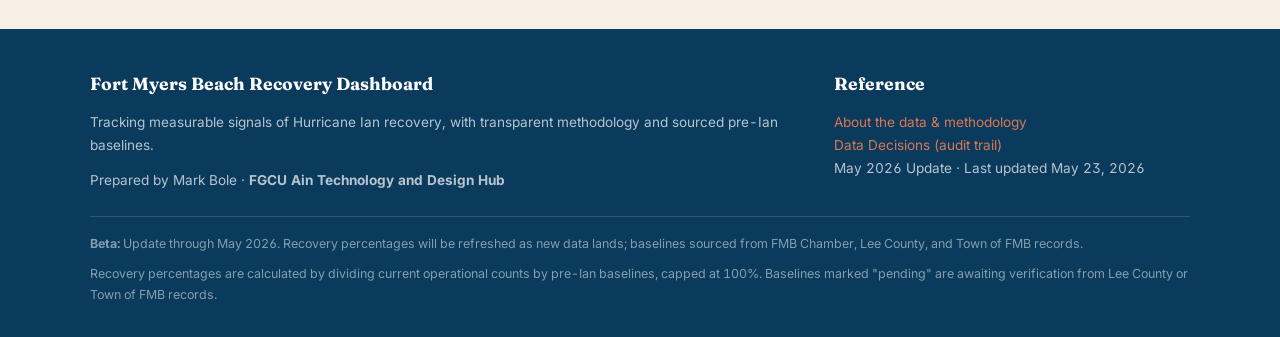
==== commit 3579676e: "C2: collapse heavy prose behind methodology toggle to declutter cards After commit 96dab9c removed t" ====
--- a/index.html
+++ b/index.html
@@ -80,7 +80,7 @@
           <span class="ring-source">FY25 YTD $3.85M vs FY22 YTD $8.04M</span>
         </div>
         <details class="kpi-method-toggle">
-          <summary><span class="i-icon" aria-hidden="true">i</span> How it's measured</summary>
+          <summary><span class="i-icon" aria-hidden="true">i</span> Details &amp; methodology</summary>
           <p class="kpi-method-body">The 5% Tourist Development Tax on short-term lodging stays (Florida Statute 125.0104), reported YTD October–August by municipality. FY22 used as the last full fiscal cycle before Ian.</p>
         </details>
       </div>
@@ -98,7 +98,7 @@
           <span class="ring-source">4,159 of 6,263 pre-Ian rooms — FMB Chamber, March 2026</span>
         </div>
         <details class="kpi-method-toggle">
-          <summary><span class="i-icon" aria-hidden="true">i</span> How it's measured</summary>
+          <summary><span class="i-icon" aria-hidden="true">i</span> Details &amp; methodology</summary>
           <p class="kpi-method-body">Total rentable rooms in operating properties as counted by FMB Chamber — hotels, motels, registered vacation rentals. Excludes unregistered short-term rentals and seasonal home-share inventory.</p>
         </details>
       </div>
@@ -110,7 +110,7 @@
           <span class="count-source">909 hotel + 266 VR across 14 projects</span>
         </div>
         <details class="kpi-method-toggle">
-          <summary><span class="i-icon" aria-hidden="true">i</span> How it's measured</summary>
+          <summary><span class="i-icon" aria-hidden="true">i</span> Details &amp; methodology</summary>
           <p class="kpi-method-body">Units in named projects with documented Town Council or LPA filings, or public developer announcements. Status as of publication; not all pipeline projects will be built.</p>
         </details>
       </div>
@@ -163,7 +163,7 @@
           (March 18, 2026; hotel data as of 7/30/2025).
         </div>
         <details class="kpi-method-toggle">
-          <summary><span class="i-icon" aria-hidden="true">i</span> How it's measured</summary>
+          <summary><span class="i-icon" aria-hidden="true">i</span> Details &amp; methodology</summary>
           <p class="kpi-method-body">Counted by FMB Chamber as rooms at operating hotel properties on the publication date. Includes post-Ian new builds (e.g., Margaritaville, 254 rooms). Excludes rooms at permanently destroyed properties.</p>
         </details>
       </div>
@@ -186,7 +186,7 @@
           (March 18, 2026).
         </div>
         <details class="kpi-method-toggle">
-          <summary><span class="i-icon" aria-hidden="true">i</span> How it's measured</summary>
+          <summary><span class="i-icon" aria-hidden="true">i</span> Details &amp; methodology</summary>
           <p class="kpi-method-body">Counted by FMB Chamber as distinct hotel operations open on the publication date. Includes post-Ian additions and surviving pre-Ian properties. Excludes the 19 properties permanently destroyed by Ian.</p>
         </details>
       </div>
@@ -211,7 +211,7 @@
           (VR numbers refreshed March 2026).
         </div>
         <details class="kpi-method-toggle">
-          <summary><span class="i-icon" aria-hidden="true">i</span> How it's measured</summary>
+          <summary><span class="i-icon" aria-hidden="true">i</span> Details &amp; methodology</summary>
           <p class="kpi-method-body">Counted by FMB Chamber as VR rooms operating on the publication date. Chamber count differs from FMB business-license count (see card below) — two valid lenses on the same underlying VR inventory.</p>
         </details>
       </div>
@@ -230,7 +230,7 @@
         <div class="metric-trend down">↓ Above the historical baseline (likely 1-2% pre-Ian); watch quarterly</div>
         <div class="metric-source">FMB business database, Q1 2026 export. Pre-Ian delinquency rate would refine this signal.</div>
         <details class="kpi-method-toggle">
-          <summary><span class="i-icon" aria-hidden="true">i</span> How it's measured</summary>
+          <summary><span class="i-icon" aria-hidden="true">i</span> Details &amp; methodology</summary>
           <p class="kpi-method-body">VR licenses with unpaid current fees per FMB business database (Q1 2026 export). Typically signals properties physically unable to operate. Pre-Ian baseline delinquency rate not yet quantified.</p>
         </details>
       </div>
@@ -250,7 +250,7 @@
           FMB business database, Q1 2026 vintage.
         </div>
         <details class="kpi-method-toggle">
-          <summary><span class="i-icon" aria-hidden="true">i</span> How it's measured</summary>
+          <summary><span class="i-icon" aria-hidden="true">i</span> Details &amp; methodology</summary>
           <p class="kpi-method-body">Tracked by the FMB business database (Q1 2026 vintage) as a fixed roster of 33 named attractions. Includes only properties categorized as attractions in that database; does not include lodging, restaurants, or retail.</p>
         </details>
       </div>
@@ -300,7 +300,7 @@
           (FY22–FY25 YTD through August). See methodology for full series.
         </div>
         <details class="kpi-method-toggle">
-          <summary><span class="i-icon" aria-hidden="true">i</span> How it's measured</summary>
+          <summary><span class="i-icon" aria-hidden="true">i</span> Details &amp; methodology</summary>
           <p class="kpi-method-body">The 5% Tourist Development Tax on short-term lodging stays (Florida Statute 125.0104), reported YTD October–August by municipality. Trajectory shows comparable YTD periods across four fiscal years; FY22 is the pre-Ian baseline.</p>
         </details>
         <div class="refresh-status">
@@ -342,7 +342,7 @@
       </div>
       <div class="mix-bar-caption">As of Chamber, March 2026</div>
       <details class="kpi-method-toggle">
-        <summary><span class="i-icon" aria-hidden="true">i</span> How it's measured</summary>
+        <summary><span class="i-icon" aria-hidden="true">i</span> Details &amp; methodology</summary>
         <p class="kpi-method-body">Total rentable rooms in operating properties as counted by FMB Chamber — hotels, motels, registered vacation rentals. Excludes unregistered short-term rentals and seasonal home-share inventory.</p>
       </details>
 
@@ -355,7 +355,7 @@
       </div>
       <div class="mix-bar-caption">FY25 YTD through Aug 2025 · FY26 Q1 pending from Lee County Clerk</div>
       <details class="kpi-method-toggle">
-        <summary><span class="i-icon" aria-hidden="true">i</span> How it's measured</summary>
+        <summary><span class="i-icon" aria-hidden="true">i</span> Details &amp; methodology</summary>
         <p class="kpi-method-body">The 5% Tourist Development Tax on short-term lodging stays (Florida Statute 125.0104), reported YTD October–August by municipality. FY22 used as the last full fiscal cycle before Ian.</p>
       </details>
 
@@ -401,7 +401,7 @@
       </div>
 
       <details class="kpi-method-toggle section-level">
-        <summary><span class="i-icon" aria-hidden="true">i</span> How it's measured</summary>
+        <summary><span class="i-icon" aria-hidden="true">i</span> Details &amp; methodology</summary>
         <p class="kpi-method-body">Current operating rooms by lodging type, as a share of total operating capacity (4,159 rooms total — FMB Chamber, March 2026). Snapshot of current mix only, not pre-Ian-vs-current.</p>
       </details>
 
@@ -469,7 +469,7 @@
       </div>
 
       <details class="kpi-method-toggle section-level">
-        <summary><span class="i-icon" aria-hidden="true">i</span> How it's measured</summary>
+        <summary><span class="i-icon" aria-hidden="true">i</span> Details &amp; methodology</summary>
         <p class="kpi-method-body">Each municipality is measured against its own pre-Ian FY22 YTD baseline. Same tax (5% Tourist Development Tax per Florida Statute 125.0104), same months (October–August), same source (Lee County Clerk of Court) across all four.</p>
       </details>
 
@@ -538,7 +538,7 @@
           </div>
         </div>
         <details class="kpi-method-toggle">
-          <summary><span class="i-icon" aria-hidden="true">i</span> How it's measured</summary>
+          <summary><span class="i-icon" aria-hidden="true">i</span> Details &amp; methodology</summary>
           <p class="kpi-method-body">Single-family home closings in Redfin region 6212. March 2026 vs March 2022 (same-month-prior-year preserves seasonality). March 2022 is the last clean pre-Ian month — Ian made landfall September 28, 2022.</p>
         </details>
       </div>
@@ -569,7 +569,7 @@
           </div>
         </div>
         <details class="kpi-method-toggle">
-          <summary><span class="i-icon" aria-hidden="true">i</span> How it's measured</summary>
+          <summary><span class="i-icon" aria-hidden="true">i</span> Details &amp; methodology</summary>
           <p class="kpi-method-body">Condo and co-op closings in Redfin region 6212. March 2026 vs March 2022 (same-month-prior-year preserves seasonality). Property type filter: Condos/Co-ops on the Redfin housing market chart.</p>
         </details>
       </div>
@@ -600,7 +600,7 @@
           </div>
         </div>
         <details class="kpi-method-toggle">
-          <summary><span class="i-icon" aria-hidden="true">i</span> How it's measured</summary>
+          <summary><span class="i-icon" aria-hidden="true">i</span> Details &amp; methodology</summary>
           <p class="kpi-method-body">Median days a single-family home was on market before sale, per Redfin region 6212. March 2026 vs March 2022 (same-month-prior-year preserves seasonality).</p>
         </details>
       </div>
@@ -631,7 +631,7 @@
           </div>
         </div>
         <details class="kpi-method-toggle">
-          <summary><span class="i-icon" aria-hidden="true">i</span> How it's measured</summary>
+          <summary><span class="i-icon" aria-hidden="true">i</span> Details &amp; methodology</summary>
           <p class="kpi-method-body">Median days a condo or co-op was on market before sale, per Redfin region 6212. March 2026 vs March 2022 (same-month-prior-year preserves seasonality).</p>
         </details>
       </div>
@@ -665,7 +665,7 @@
           </div>
         </div>
         <details class="kpi-method-toggle">
-          <summary><span class="i-icon" aria-hidden="true">i</span> How it's measured</summary>
+          <summary><span class="i-icon" aria-hidden="true">i</span> Details &amp; methodology</summary>
           <p class="kpi-method-body">Total active listings, all property types. Current count from Redfin region 6212 snapshot; pre-Ian baseline from Southwest Florida MLS May 2022 report — two sources because Redfin's API doesn't expose inventory time-series.</p>
         </details>
       </div>
@@ -699,7 +699,7 @@
           Baseline: pre-Ian TripAdvisor restaurant rankings (~70 listed). Current: FMB business database, Q1 2026.
         </div>
         <details class="kpi-method-toggle">
-          <summary><span class="i-icon" aria-hidden="true">i</span> How it's measured</summary>
+          <summary><span class="i-icon" aria-hidden="true">i</span> Details &amp; methodology</summary>
           <p class="kpi-method-body">Current count from FMB business database (Q1 2026 vintage); pre-Ian baseline approximated from TripAdvisor restaurant rankings (~70 listed). Baseline refinement pending FMB Chamber records.</p>
         </details>
       </div>
@@ -717,7 +717,7 @@
           FMB business database, Q1 2026 vintage.
         </div>
         <details class="kpi-method-toggle">
-          <summary><span class="i-icon" aria-hidden="true">i</span> How it's measured</summary>
+          <summary><span class="i-icon" aria-hidden="true">i</span> Details &amp; methodology</summary>
           <p class="kpi-method-body">Currently operational businesses from FMB business database (Q1 2026 vintage). Pre-Ian baseline pending Town of FMB business tax records; recovery percentage cannot be calculated until baseline arrives.</p>
         </details>
       </div>
@@ -730,7 +730,7 @@
         <div class="metric-trend neutral">— Awaiting baseline</div>
         <div class="metric-source">FMB business database, Q1 2026 vintage.</div>
         <details class="kpi-method-toggle">
-          <summary><span class="i-icon" aria-hidden="true">i</span> How it's measured</summary>
+          <summary><span class="i-icon" aria-hidden="true">i</span> Details &amp; methodology</summary>
           <p class="kpi-method-body">Retail stores currently operating, per FMB business database (Q1 2026 vintage). Pre-Ian baseline pending; recovery percentage cannot be calculated until baseline arrives.</p>
         </details>
       </div>
@@ -745,7 +745,7 @@
         <div class="metric-trend neutral">— Awaiting baseline</div>
         <div class="metric-source">FMB business database, Q1 2026 vintage.</div>
         <details class="kpi-method-toggle">
-          <summary><span class="i-icon" aria-hidden="true">i</span> How it's measured</summary>
+          <summary><span class="i-icon" aria-hidden="true">i</span> Details &amp; methodology</summary>
           <p class="kpi-method-body">Marinas currently operating, per FMB business database (Q1 2026 vintage). Pre-Ian baseline pending; recovery percentage cannot be calculated until baseline arrives.</p>
         </details>
       </div>
@@ -762,7 +762,7 @@
         <div class="metric-trend neutral">— Context only</div>
         <div class="metric-source">FMB business database, Q1 2026 vintage.</div>
         <details class="kpi-method-toggle">
-          <summary><span class="i-icon" aria-hidden="true">i</span> How it's measured</summary>
+          <summary><span class="i-icon" aria-hidden="true">i</span> Details &amp; methodology</summary>
           <p class="kpi-method-body">Real estate offices currently operating, per FMB business database (Q1 2026 vintage). Shown as a current-state context indicator, not measured against a pre-Ian baseline.</p>
         </details>
       </div>
@@ -809,7 +809,7 @@
           <strong>Source:</strong> Chamber March 2026 baseline; sourced overrides verified May 23, 2026 against Town Council and LPA records, Beach Observer, Fox 4, WINK News, Beach Talk Radio, B1039, Gulfshore Business.
         </div>
         <details class="kpi-method-toggle">
-          <summary><span class="i-icon" aria-hidden="true">i</span> How it's measured</summary>
+          <summary><span class="i-icon" aria-hidden="true">i</span> Details &amp; methodology</summary>
           <p class="kpi-method-body">Named hotel projects with documented Town Council or LPA filings, or public developer announcements. Chamber March 2026 baseline; Override # column links to per-project source for any post-Chamber update. Status as of publication.</p>
         </details>
       </div>
@@ -835,7 +835,7 @@
           <strong>Source:</strong> Chamber March 2026 baseline; sourced overrides verified May 23, 2026 against Town of FMB Ordinance 25-13, Beach Observer, Fox 4, Gulfshore Business, Business Observer, Beach Talk Radio, B1039.
         </div>
         <details class="kpi-method-toggle">
-          <summary><span class="i-icon" aria-hidden="true">i</span> How it's measured</summary>
+          <summary><span class="i-icon" aria-hidden="true">i</span> Details &amp; methodology</summary>
           <p class="kpi-method-body">Named vacation-rental projects with documented Town Council or LPA filings, or public developer announcements. Chamber March 2026 baseline; Override # column links to per-project source for any post-Chamber update. Status as of publication.</p>
         </details>
       </div>
@@ -876,7 +876,7 @@
           Source: Town of Fort Myers Beach FY26 Adopted Budget, All Fund Revenues.
         </div>
         <details class="kpi-method-toggle">
-          <summary><span class="i-icon" aria-hidden="true">i</span> How it's measured</summary>
+          <summary><span class="i-icon" aria-hidden="true">i</span> Details &amp; methodology</summary>
           <p class="kpi-method-body">Permit-fund revenue. Baseline = FY25 actual; current = FY26 adopted budget projection. Source: Town of Fort Myers Beach FY26 Adopted Budget, All Fund Revenues. The FY26 figure is a Town projection, not actual.</p>
         </details>
       </div>
@@ -896,7 +896,7 @@
           Source: FMB Chamber of Commerce, Permits sheet (Accommodations file, March 2026).
         </div>
         <details class="kpi-method-toggle">
-          <summary><span class="i-icon" aria-hidden="true">i</span> How it's measured</summary>
+          <summary><span class="i-icon" aria-hidden="true">i</span> Details &amp; methodology</summary>
           <p class="kpi-method-body">Physical permits issued June–August. Compares 2024 actuals (109 + 151 + 145 = 405) to 2025 actuals (89 + 99 + 101 = 289). Source: FMB Chamber of Commerce, Permits sheet.</p>
         </details>
       </div>
@@ -915,7 +915,7 @@
           Source: Town of Fort Myers Beach FY26 Adopted Budget, Revenues Line Item Detail.
         </div>
         <details class="kpi-method-toggle">
-          <summary><span class="i-icon" aria-hidden="true">i</span> How it's measured</summary>
+          <summary><span class="i-icon" aria-hidden="true">i</span> Details &amp; methodology</summary>
           <p class="kpi-method-body">Code enforcement fee revenue. Baseline = FY25 actual; current = FY26 adopted budget projection. Source: Town of FMB FY26 Adopted Budget, Revenues Line Item Detail. The FY26 figure is a Town projection.</p>
         </details>
       </div>
@@ -941,7 +941,7 @@
           Source: Town of Fort Myers Beach FY26 Adopted Budget.
         </div>
         <details class="kpi-method-toggle">
-          <summary><span class="i-icon" aria-hidden="true">i</span> How it's measured</summary>
+          <summary><span class="i-icon" aria-hidden="true">i</span> Details &amp; methodology</summary>
           <p class="kpi-method-body">Half-cent sales tax revenue. Baseline = FY25 actual; current = FY26 adopted budget projection. Source: Town of Fort Myers Beach FY26 Adopted Budget. The FY26 figure is a Town projection.</p>
         </details>
       </div>
@@ -960,7 +960,7 @@
           Source: Town of Fort Myers Beach FY26 Adopted Budget, All Fund Revenues.
         </div>
         <details class="kpi-method-toggle">
-          <summary><span class="i-icon" aria-hidden="true">i</span> How it's measured</summary>
+          <summary><span class="i-icon" aria-hidden="true">i</span> Details &amp; methodology</summary>
           <p class="kpi-method-body">Federal disaster-reimbursement revenue. Baseline = FY25 actual; current = FY26 adopted budget projection. Source: Town of FMB FY26 Adopted Budget, All Fund Revenues. The FY26 figure is a Town projection.</p>
         </details>
       </div>
@@ -980,7 +980,7 @@
           Source: Town of Fort Myers Beach FY26 Adopted Budget, All Fund Revenues.
         </div>
         <details class="kpi-method-toggle">
-          <summary><span class="i-icon" aria-hidden="true">i</span> How it's measured</summary>
+          <summary><span class="i-icon" aria-hidden="true">i</span> Details &amp; methodology</summary>
           <p class="kpi-method-body">State-level Florida Division of Emergency Management hurricane recovery funds. Baseline = FY25 actual; current = FY26 adopted budget projection. Source: Town of FMB FY26 Adopted Budget. The FY26 figure is a Town projection.</p>
         </details>
       </div>
--- a/styles.css
+++ b/styles.css
@@ -381,6 +381,47 @@
 .recovery-count-card .kpi-method-body {
   background: rgba(255, 255, 255, 0.05);
   color: rgba(255, 255, 255, 0.82);
+}
+
+/* ============ C2: Hide heavy prose behind the methodology toggle ============
+ * On standard .metric-card surfaces, the metric-note paragraph + metric-source
+ * line + refresh-status block are collapsed by default — they make cards too
+ * busy when all stacked above the toggle. The progressive-disclosure principle
+ * (north-star #3) keeps the front compact; the toggle reveals the detail.
+ *
+ * The metric-trend one-liner stays visible (it's a short directional signal
+ * and adds real value at a glance).
+ *
+ * Scope: only .metric-card. Hero rings, mix-bars, and section-level cards
+ * keep their own behavior.
+ */
+.metric-card .metric-note,
+.metric-card .metric-source,
+.metric-card .refresh-status {
+  display: none;
+}
+.metric-card:has(.kpi-method-toggle[open]) .metric-note,
+.metric-card:has(.kpi-method-toggle[open]) .metric-source,
+.metric-card:has(.kpi-method-toggle[open]) .refresh-status {
+  display: block;
+  animation: kpi-method-reveal 0.22s ease-out;
+}
+/* When revealed, give the note + source a soft tint so they read as part of
+ * the toggle's expanded panel rather than loose card content. */
+.metric-card:has(.kpi-method-toggle[open]) .metric-note {
+  background: var(--sand-white-light);
+  border-left: 3px solid var(--shrimp-pink);
+  border-radius: 6px;
+  padding: 12px 14px;
+  margin-top: 12px;
+  font-size: 0.88rem;
+  line-height: 1.6;
+}
+.metric-card:has(.kpi-method-toggle[open]) .metric-source {
+  font-size: 0.78rem;
+  color: var(--text-tertiary);
+  padding: 0 14px;
+  margin-top: 6px;
 }
 
 /* Metric-card + mix-shift (dark-on-light) variant */
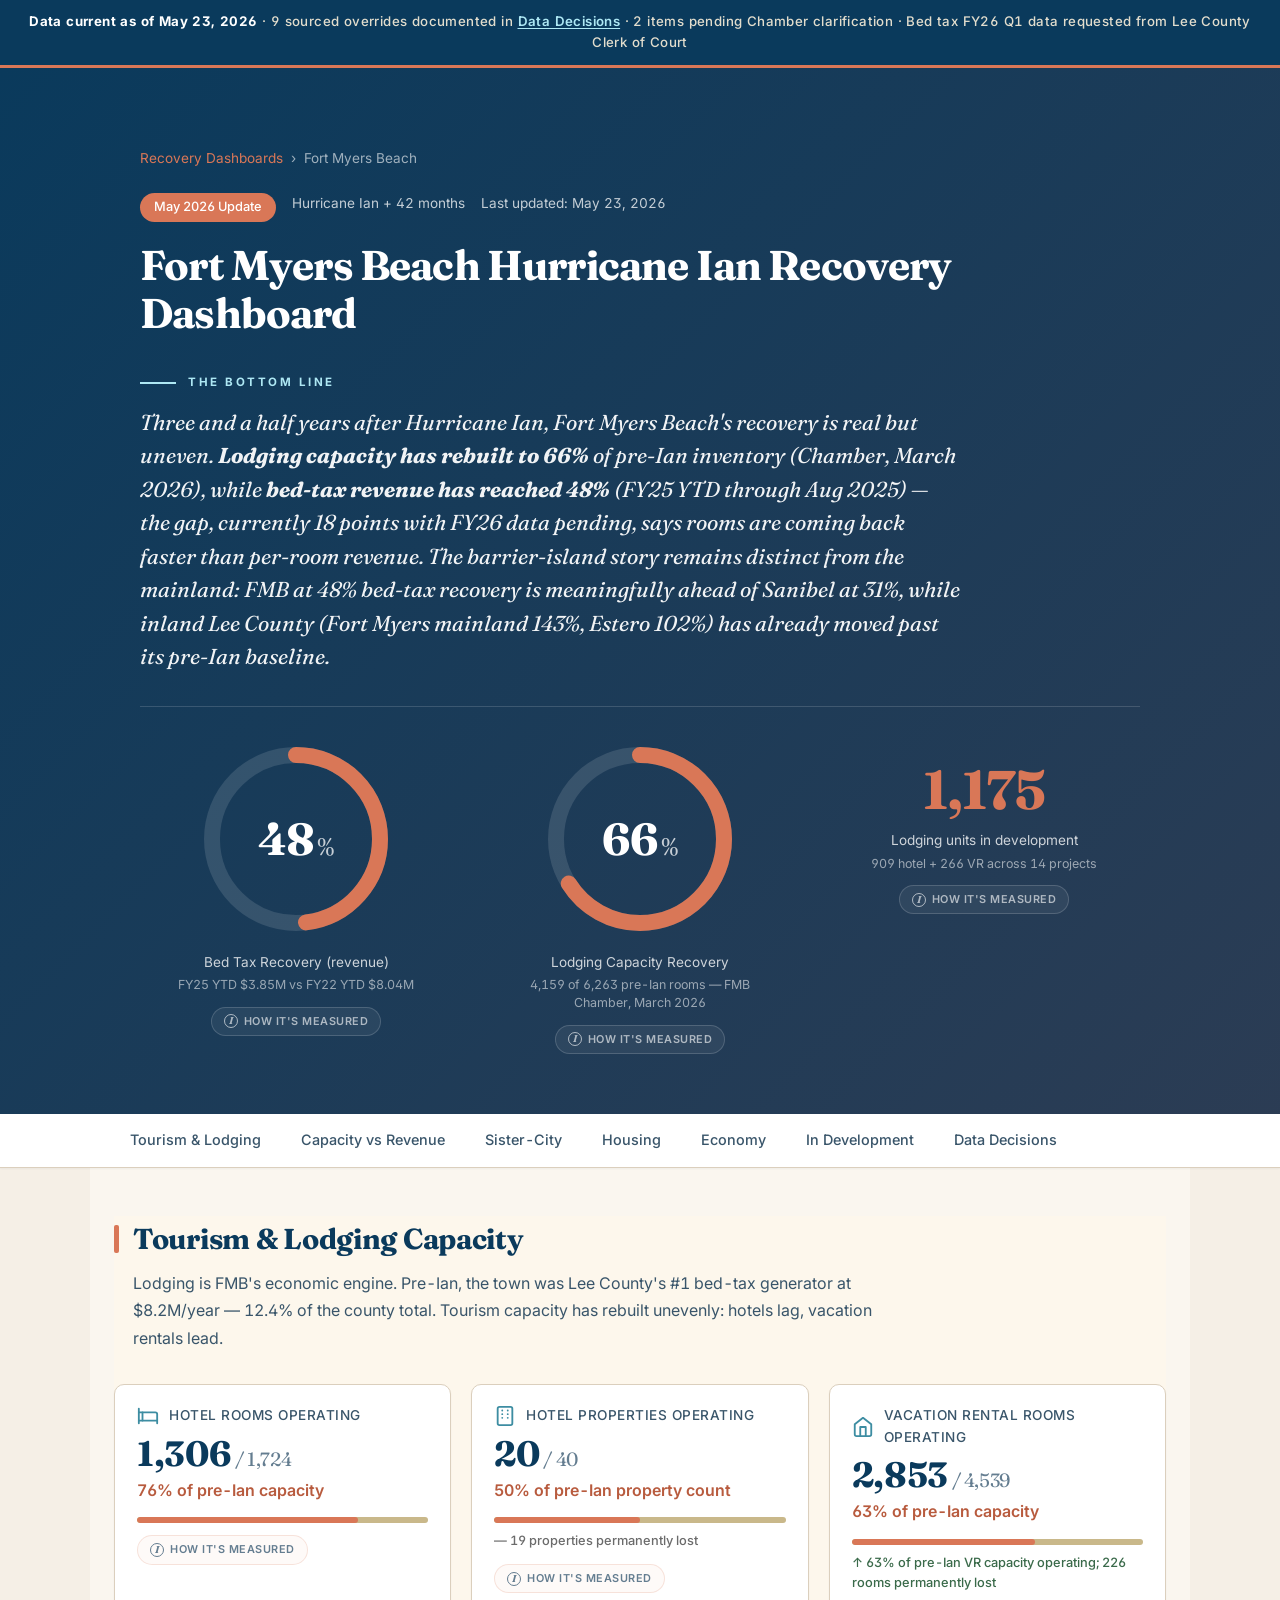
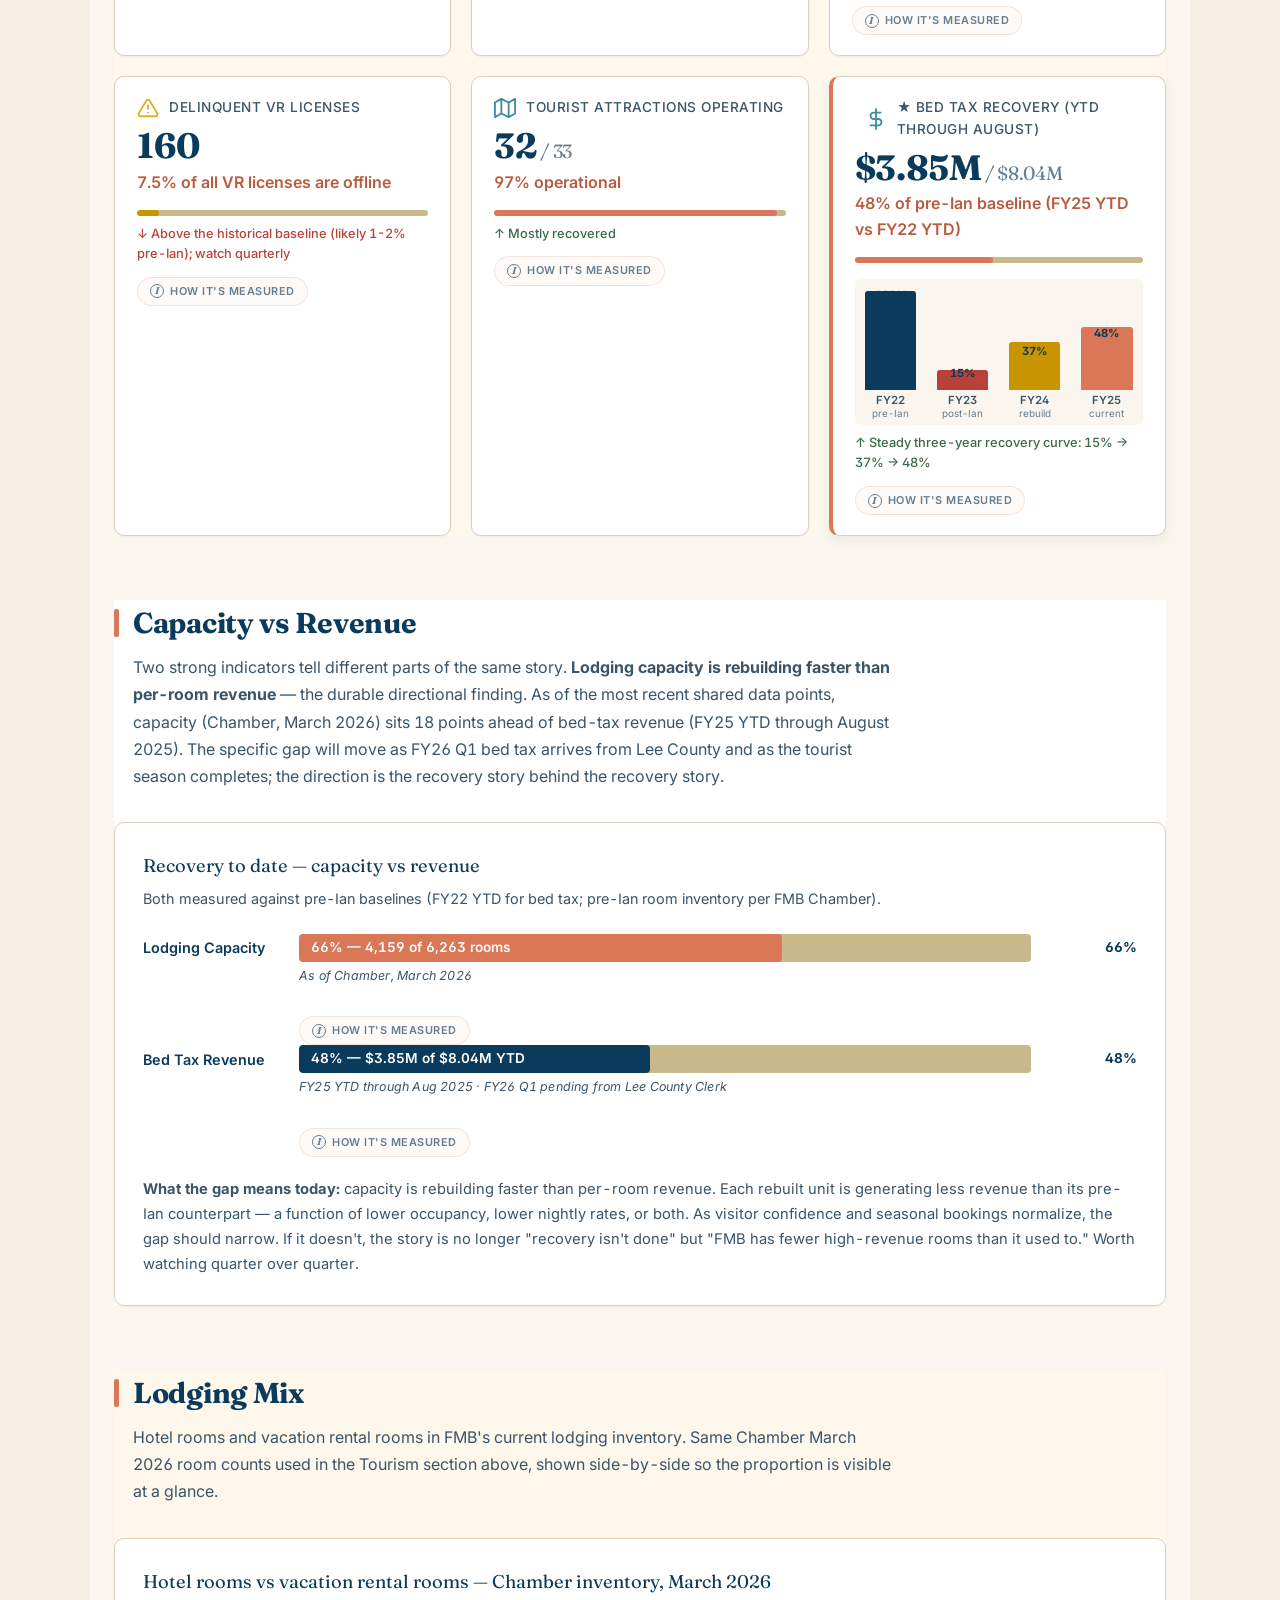
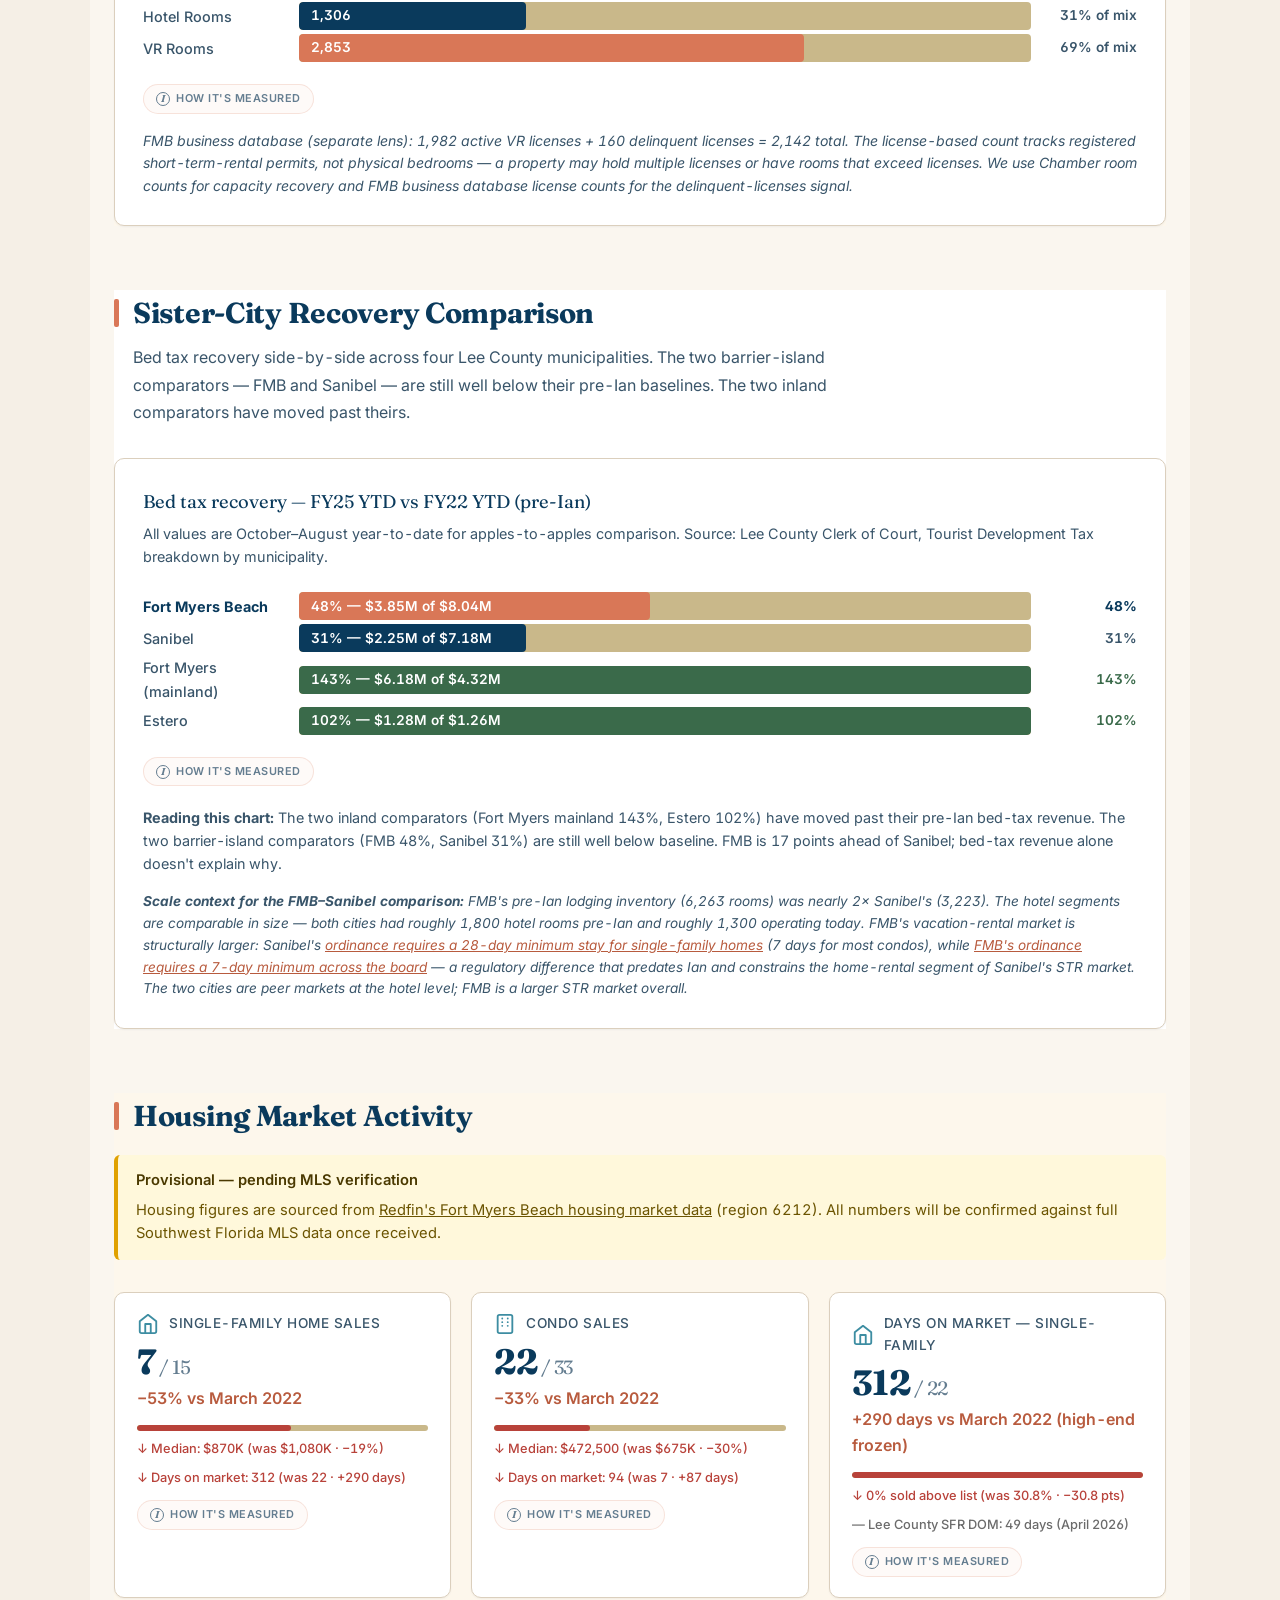
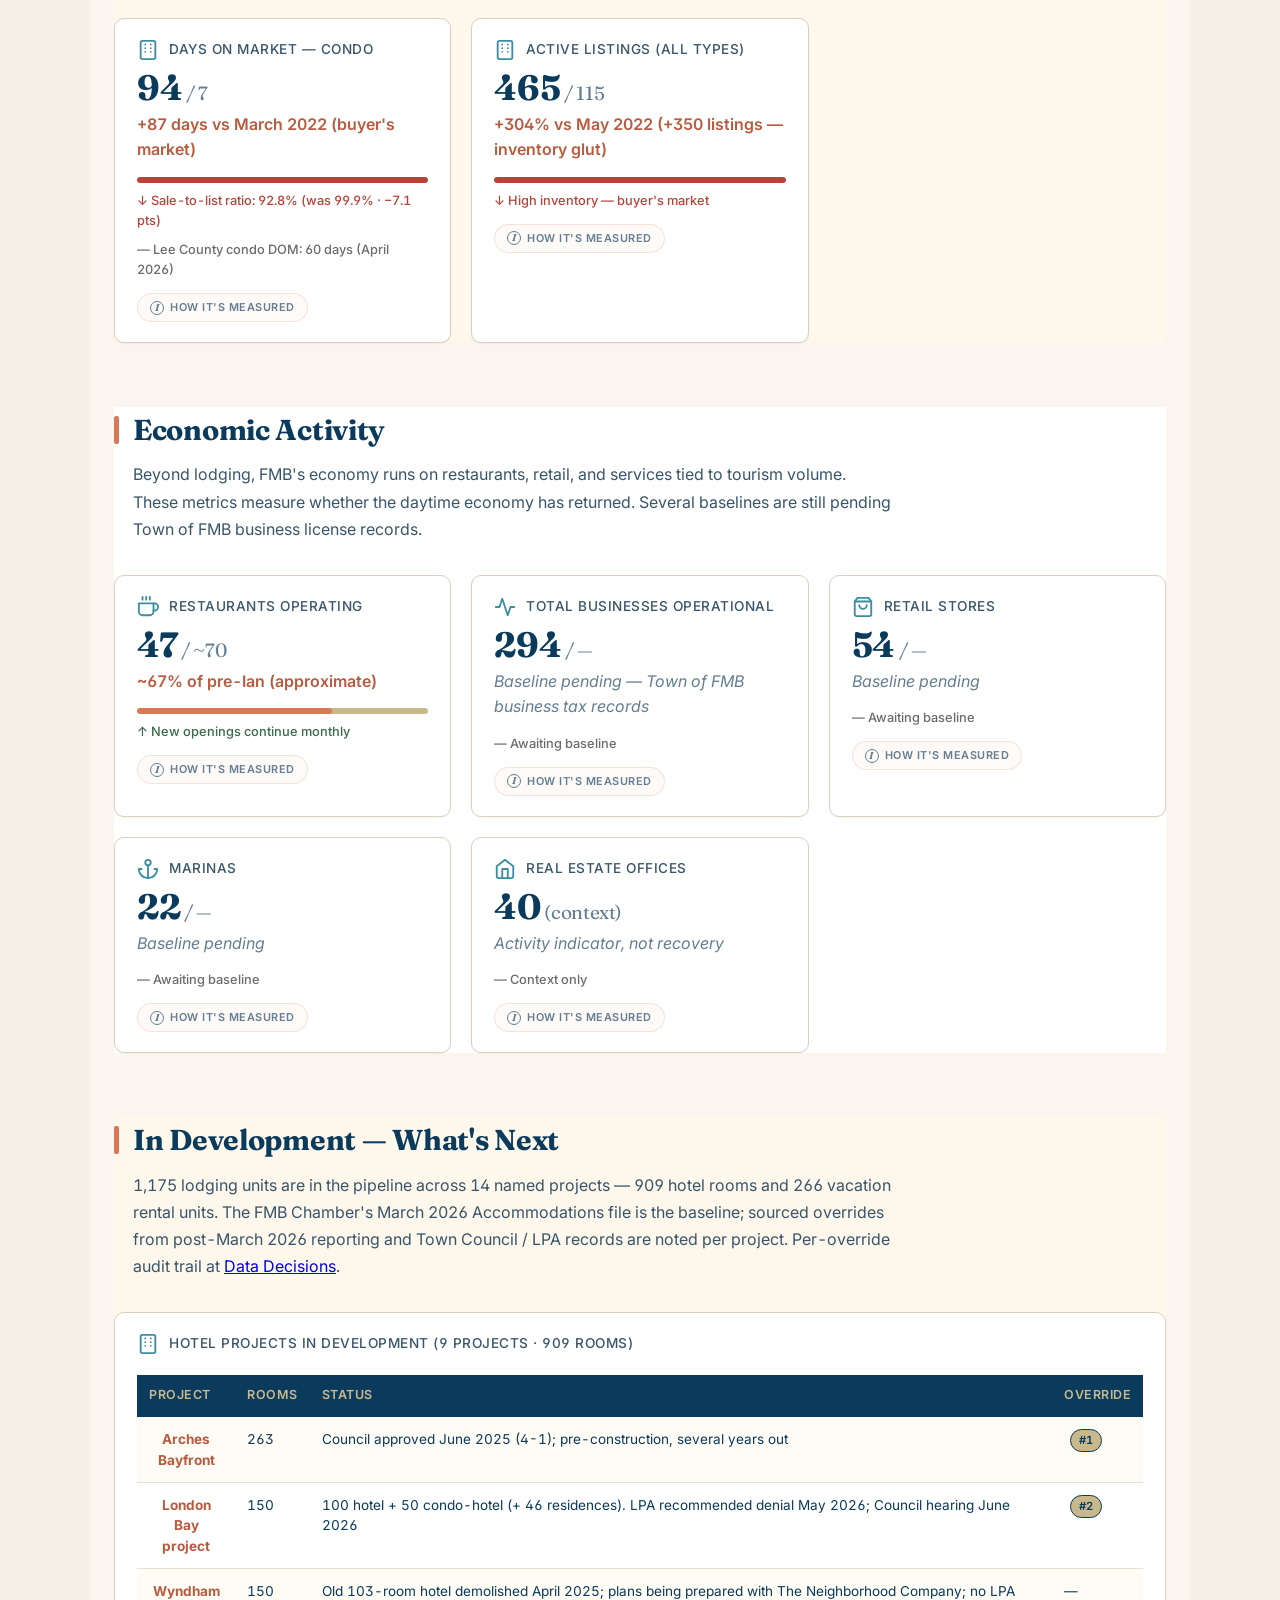
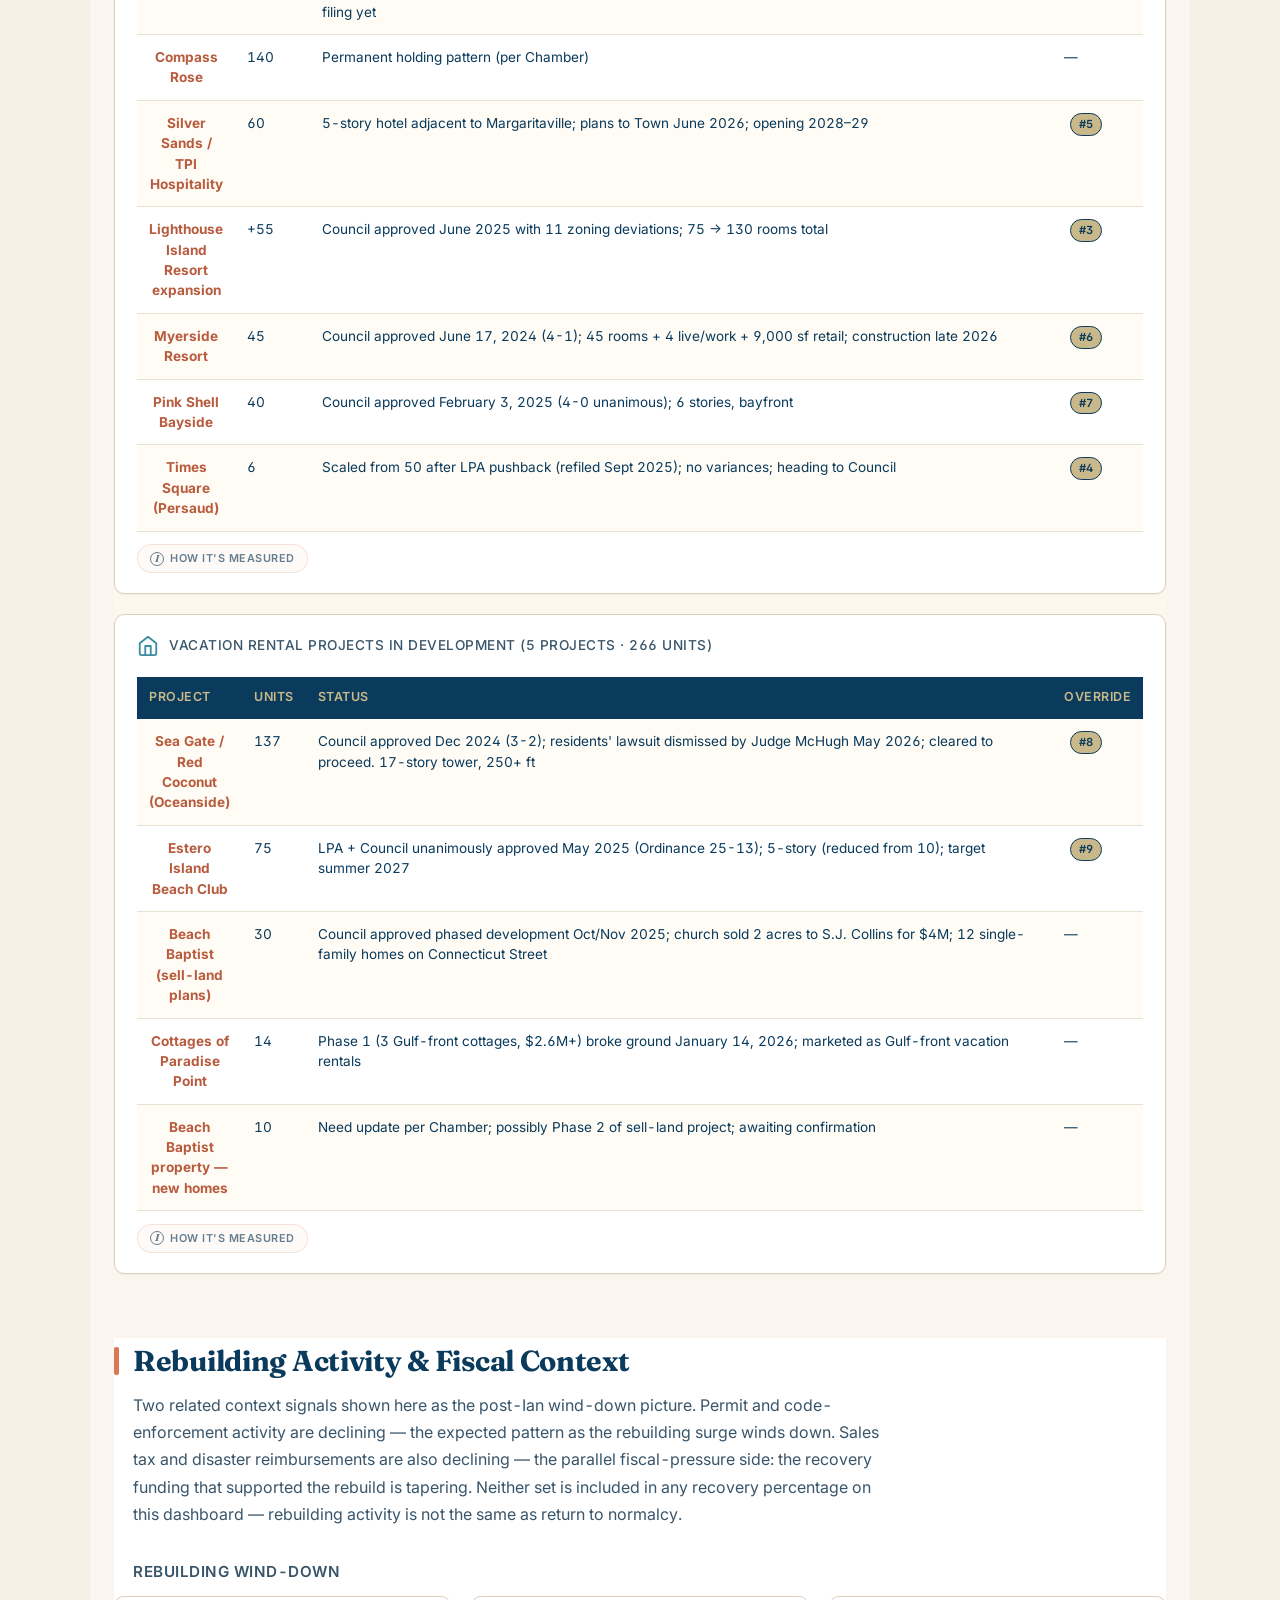
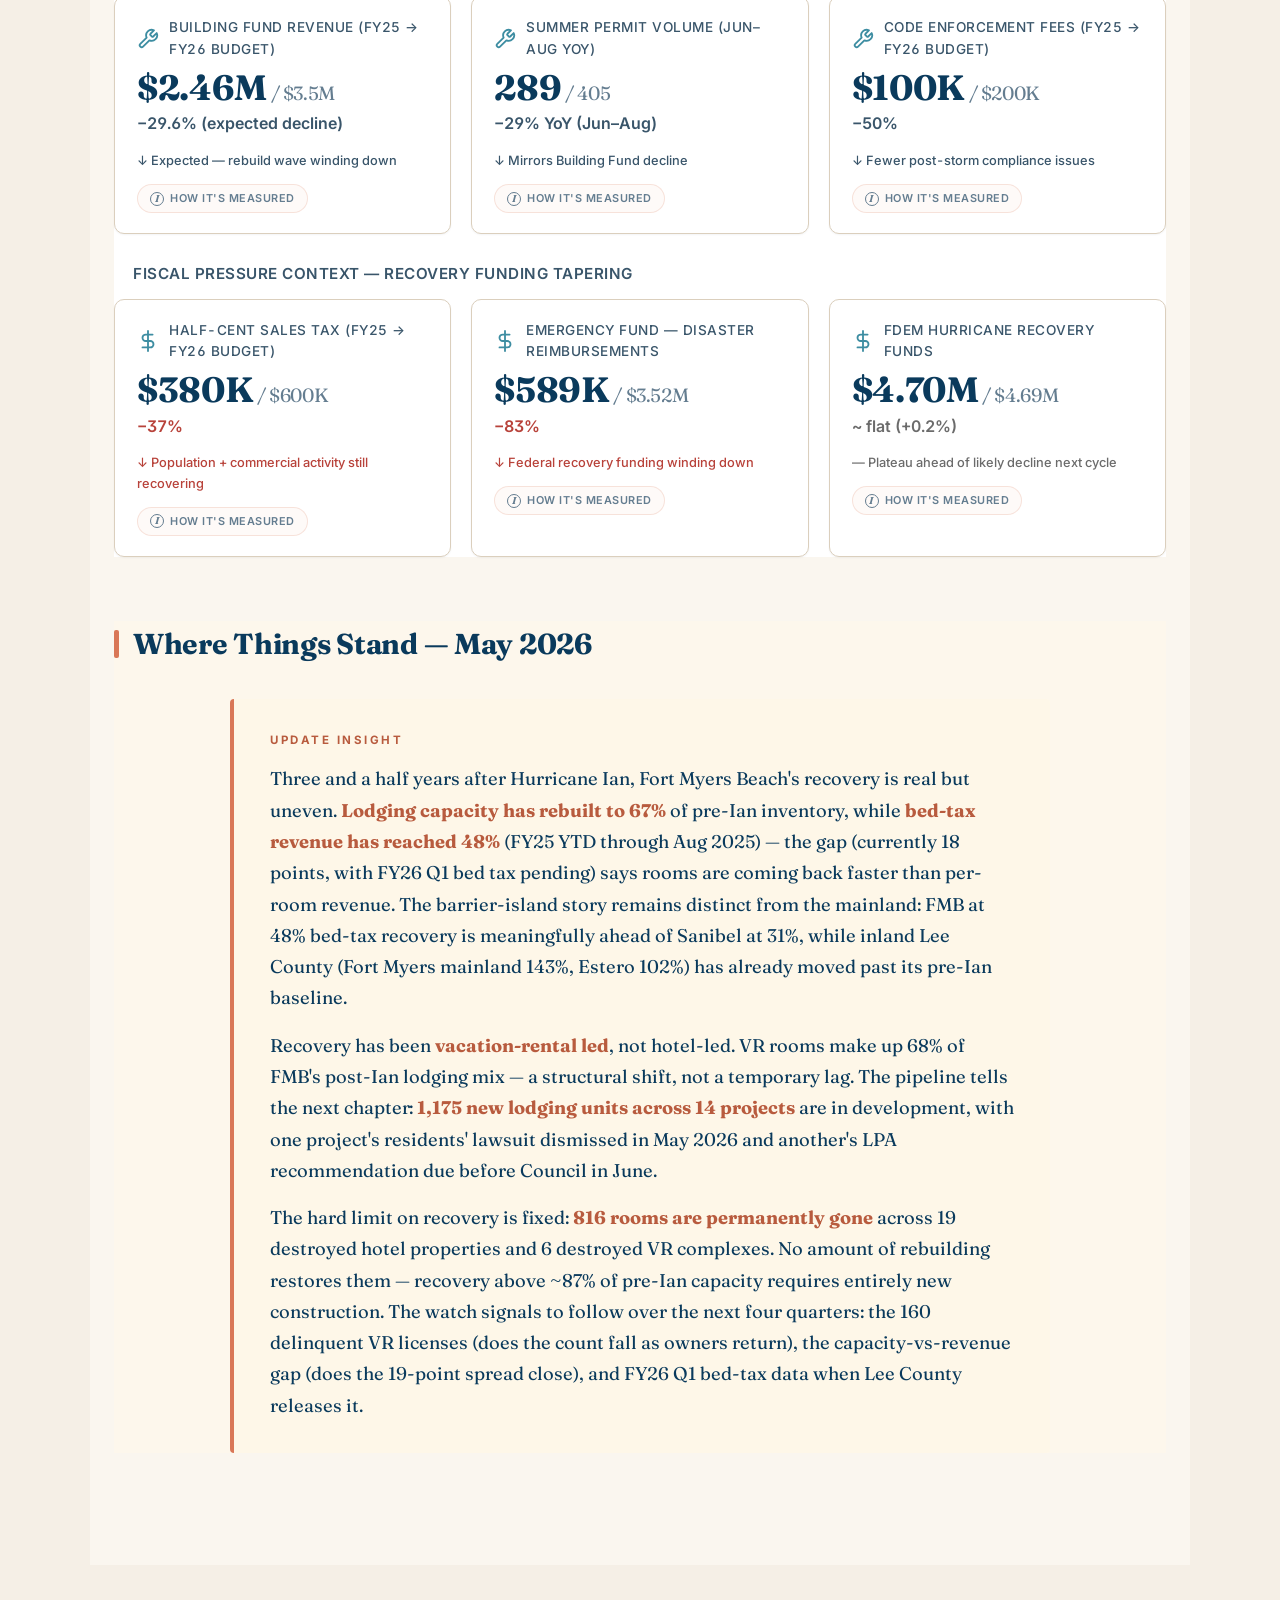
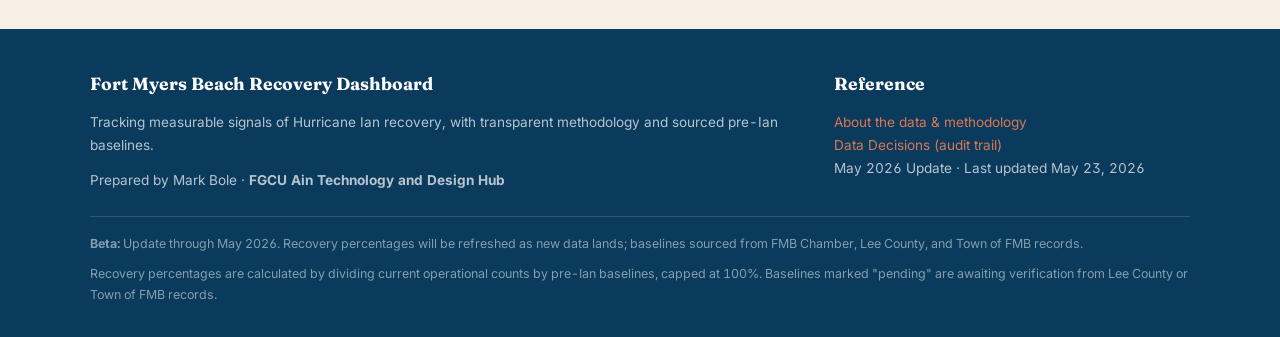
==== commit a0647ead: "Simplify cards: drop metric-note + source, methodology-only toggle Mark flagged that the expanded to" ====
--- a/index.html
+++ b/index.html
@@ -80,7 +80,7 @@
           <span class="ring-source">FY25 YTD $3.85M vs FY22 YTD $8.04M</span>
         </div>
         <details class="kpi-method-toggle">
-          <summary><span class="i-icon" aria-hidden="true">i</span> Details &amp; methodology</summary>
+          <summary><span class="i-icon" aria-hidden="true">i</span> How it's measured</summary>
           <p class="kpi-method-body">The 5% Tourist Development Tax on short-term lodging stays (Florida Statute 125.0104), reported YTD October–August by municipality. FY22 used as the last full fiscal cycle before Ian.</p>
         </details>
       </div>
@@ -98,7 +98,7 @@
           <span class="ring-source">4,159 of 6,263 pre-Ian rooms — FMB Chamber, March 2026</span>
         </div>
         <details class="kpi-method-toggle">
-          <summary><span class="i-icon" aria-hidden="true">i</span> Details &amp; methodology</summary>
+          <summary><span class="i-icon" aria-hidden="true">i</span> How it's measured</summary>
           <p class="kpi-method-body">Total rentable rooms in operating properties as counted by FMB Chamber — hotels, motels, registered vacation rentals. Excludes unregistered short-term rentals and seasonal home-share inventory.</p>
         </details>
       </div>
@@ -110,7 +110,7 @@
           <span class="count-source">909 hotel + 266 VR across 14 projects</span>
         </div>
         <details class="kpi-method-toggle">
-          <summary><span class="i-icon" aria-hidden="true">i</span> Details &amp; methodology</summary>
+          <summary><span class="i-icon" aria-hidden="true">i</span> How it's measured</summary>
           <p class="kpi-method-body">Units in named projects with documented Town Council or LPA filings, or public developer announcements. Status as of publication; not all pipeline projects will be built.</p>
         </details>
       </div>
@@ -163,7 +163,7 @@
           (March 18, 2026; hotel data as of 7/30/2025).
         </div>
         <details class="kpi-method-toggle">
-          <summary><span class="i-icon" aria-hidden="true">i</span> Details &amp; methodology</summary>
+          <summary><span class="i-icon" aria-hidden="true">i</span> How it's measured</summary>
           <p class="kpi-method-body">Counted by FMB Chamber as rooms at operating hotel properties on the publication date. Includes post-Ian new builds (e.g., Margaritaville, 254 rooms). Excludes rooms at permanently destroyed properties.</p>
         </details>
       </div>
@@ -186,7 +186,7 @@
           (March 18, 2026).
         </div>
         <details class="kpi-method-toggle">
-          <summary><span class="i-icon" aria-hidden="true">i</span> Details &amp; methodology</summary>
+          <summary><span class="i-icon" aria-hidden="true">i</span> How it's measured</summary>
           <p class="kpi-method-body">Counted by FMB Chamber as distinct hotel operations open on the publication date. Includes post-Ian additions and surviving pre-Ian properties. Excludes the 19 properties permanently destroyed by Ian.</p>
         </details>
       </div>
@@ -211,7 +211,7 @@
           (VR numbers refreshed March 2026).
         </div>
         <details class="kpi-method-toggle">
-          <summary><span class="i-icon" aria-hidden="true">i</span> Details &amp; methodology</summary>
+          <summary><span class="i-icon" aria-hidden="true">i</span> How it's measured</summary>
           <p class="kpi-method-body">Counted by FMB Chamber as VR rooms operating on the publication date. Chamber count differs from FMB business-license count (see card below) — two valid lenses on the same underlying VR inventory.</p>
         </details>
       </div>
@@ -230,7 +230,7 @@
         <div class="metric-trend down">↓ Above the historical baseline (likely 1-2% pre-Ian); watch quarterly</div>
         <div class="metric-source">FMB business database, Q1 2026 export. Pre-Ian delinquency rate would refine this signal.</div>
         <details class="kpi-method-toggle">
-          <summary><span class="i-icon" aria-hidden="true">i</span> Details &amp; methodology</summary>
+          <summary><span class="i-icon" aria-hidden="true">i</span> How it's measured</summary>
           <p class="kpi-method-body">VR licenses with unpaid current fees per FMB business database (Q1 2026 export). Typically signals properties physically unable to operate. Pre-Ian baseline delinquency rate not yet quantified.</p>
         </details>
       </div>
@@ -250,7 +250,7 @@
           FMB business database, Q1 2026 vintage.
         </div>
         <details class="kpi-method-toggle">
-          <summary><span class="i-icon" aria-hidden="true">i</span> Details &amp; methodology</summary>
+          <summary><span class="i-icon" aria-hidden="true">i</span> How it's measured</summary>
           <p class="kpi-method-body">Tracked by the FMB business database (Q1 2026 vintage) as a fixed roster of 33 named attractions. Includes only properties categorized as attractions in that database; does not include lodging, restaurants, or retail.</p>
         </details>
       </div>
@@ -300,7 +300,7 @@
           (FY22–FY25 YTD through August). See methodology for full series.
         </div>
         <details class="kpi-method-toggle">
-          <summary><span class="i-icon" aria-hidden="true">i</span> Details &amp; methodology</summary>
+          <summary><span class="i-icon" aria-hidden="true">i</span> How it's measured</summary>
           <p class="kpi-method-body">The 5% Tourist Development Tax on short-term lodging stays (Florida Statute 125.0104), reported YTD October–August by municipality. Trajectory shows comparable YTD periods across four fiscal years; FY22 is the pre-Ian baseline.</p>
         </details>
         <div class="refresh-status">
@@ -342,7 +342,7 @@
       </div>
       <div class="mix-bar-caption">As of Chamber, March 2026</div>
       <details class="kpi-method-toggle">
-        <summary><span class="i-icon" aria-hidden="true">i</span> Details &amp; methodology</summary>
+        <summary><span class="i-icon" aria-hidden="true">i</span> How it's measured</summary>
         <p class="kpi-method-body">Total rentable rooms in operating properties as counted by FMB Chamber — hotels, motels, registered vacation rentals. Excludes unregistered short-term rentals and seasonal home-share inventory.</p>
       </details>
 
@@ -355,7 +355,7 @@
       </div>
       <div class="mix-bar-caption">FY25 YTD through Aug 2025 · FY26 Q1 pending from Lee County Clerk</div>
       <details class="kpi-method-toggle">
-        <summary><span class="i-icon" aria-hidden="true">i</span> Details &amp; methodology</summary>
+        <summary><span class="i-icon" aria-hidden="true">i</span> How it's measured</summary>
         <p class="kpi-method-body">The 5% Tourist Development Tax on short-term lodging stays (Florida Statute 125.0104), reported YTD October–August by municipality. FY22 used as the last full fiscal cycle before Ian.</p>
       </details>
 
@@ -401,7 +401,7 @@
       </div>
 
       <details class="kpi-method-toggle section-level">
-        <summary><span class="i-icon" aria-hidden="true">i</span> Details &amp; methodology</summary>
+        <summary><span class="i-icon" aria-hidden="true">i</span> How it's measured</summary>
         <p class="kpi-method-body">Current operating rooms by lodging type, as a share of total operating capacity (4,159 rooms total — FMB Chamber, March 2026). Snapshot of current mix only, not pre-Ian-vs-current.</p>
       </details>
 
@@ -469,7 +469,7 @@
       </div>
 
       <details class="kpi-method-toggle section-level">
-        <summary><span class="i-icon" aria-hidden="true">i</span> Details &amp; methodology</summary>
+        <summary><span class="i-icon" aria-hidden="true">i</span> How it's measured</summary>
         <p class="kpi-method-body">Each municipality is measured against its own pre-Ian FY22 YTD baseline. Same tax (5% Tourist Development Tax per Florida Statute 125.0104), same months (October–August), same source (Lee County Clerk of Court) across all four.</p>
       </details>
 
@@ -538,7 +538,7 @@
           </div>
         </div>
         <details class="kpi-method-toggle">
-          <summary><span class="i-icon" aria-hidden="true">i</span> Details &amp; methodology</summary>
+          <summary><span class="i-icon" aria-hidden="true">i</span> How it's measured</summary>
           <p class="kpi-method-body">Single-family home closings in Redfin region 6212. March 2026 vs March 2022 (same-month-prior-year preserves seasonality). March 2022 is the last clean pre-Ian month — Ian made landfall September 28, 2022.</p>
         </details>
       </div>
@@ -569,7 +569,7 @@
           </div>
         </div>
         <details class="kpi-method-toggle">
-          <summary><span class="i-icon" aria-hidden="true">i</span> Details &amp; methodology</summary>
+          <summary><span class="i-icon" aria-hidden="true">i</span> How it's measured</summary>
           <p class="kpi-method-body">Condo and co-op closings in Redfin region 6212. March 2026 vs March 2022 (same-month-prior-year preserves seasonality). Property type filter: Condos/Co-ops on the Redfin housing market chart.</p>
         </details>
       </div>
@@ -600,7 +600,7 @@
           </div>
         </div>
         <details class="kpi-method-toggle">
-          <summary><span class="i-icon" aria-hidden="true">i</span> Details &amp; methodology</summary>
+          <summary><span class="i-icon" aria-hidden="true">i</span> How it's measured</summary>
           <p class="kpi-method-body">Median days a single-family home was on market before sale, per Redfin region 6212. March 2026 vs March 2022 (same-month-prior-year preserves seasonality).</p>
         </details>
       </div>
@@ -631,7 +631,7 @@
           </div>
         </div>
         <details class="kpi-method-toggle">
-          <summary><span class="i-icon" aria-hidden="true">i</span> Details &amp; methodology</summary>
+          <summary><span class="i-icon" aria-hidden="true">i</span> How it's measured</summary>
           <p class="kpi-method-body">Median days a condo or co-op was on market before sale, per Redfin region 6212. March 2026 vs March 2022 (same-month-prior-year preserves seasonality).</p>
         </details>
       </div>
@@ -665,7 +665,7 @@
           </div>
         </div>
         <details class="kpi-method-toggle">
-          <summary><span class="i-icon" aria-hidden="true">i</span> Details &amp; methodology</summary>
+          <summary><span class="i-icon" aria-hidden="true">i</span> How it's measured</summary>
           <p class="kpi-method-body">Total active listings, all property types. Current count from Redfin region 6212 snapshot; pre-Ian baseline from Southwest Florida MLS May 2022 report — two sources because Redfin's API doesn't expose inventory time-series.</p>
         </details>
       </div>
@@ -699,7 +699,7 @@
           Baseline: pre-Ian TripAdvisor restaurant rankings (~70 listed). Current: FMB business database, Q1 2026.
         </div>
         <details class="kpi-method-toggle">
-          <summary><span class="i-icon" aria-hidden="true">i</span> Details &amp; methodology</summary>
+          <summary><span class="i-icon" aria-hidden="true">i</span> How it's measured</summary>
           <p class="kpi-method-body">Current count from FMB business database (Q1 2026 vintage); pre-Ian baseline approximated from TripAdvisor restaurant rankings (~70 listed). Baseline refinement pending FMB Chamber records.</p>
         </details>
       </div>
@@ -717,7 +717,7 @@
           FMB business database, Q1 2026 vintage.
         </div>
         <details class="kpi-method-toggle">
-          <summary><span class="i-icon" aria-hidden="true">i</span> Details &amp; methodology</summary>
+          <summary><span class="i-icon" aria-hidden="true">i</span> How it's measured</summary>
           <p class="kpi-method-body">Currently operational businesses from FMB business database (Q1 2026 vintage). Pre-Ian baseline pending Town of FMB business tax records; recovery percentage cannot be calculated until baseline arrives.</p>
         </details>
       </div>
@@ -730,7 +730,7 @@
         <div class="metric-trend neutral">— Awaiting baseline</div>
         <div class="metric-source">FMB business database, Q1 2026 vintage.</div>
         <details class="kpi-method-toggle">
-          <summary><span class="i-icon" aria-hidden="true">i</span> Details &amp; methodology</summary>
+          <summary><span class="i-icon" aria-hidden="true">i</span> How it's measured</summary>
           <p class="kpi-method-body">Retail stores currently operating, per FMB business database (Q1 2026 vintage). Pre-Ian baseline pending; recovery percentage cannot be calculated until baseline arrives.</p>
         </details>
       </div>
@@ -745,7 +745,7 @@
         <div class="metric-trend neutral">— Awaiting baseline</div>
         <div class="metric-source">FMB business database, Q1 2026 vintage.</div>
         <details class="kpi-method-toggle">
-          <summary><span class="i-icon" aria-hidden="true">i</span> Details &amp; methodology</summary>
+          <summary><span class="i-icon" aria-hidden="true">i</span> How it's measured</summary>
           <p class="kpi-method-body">Marinas currently operating, per FMB business database (Q1 2026 vintage). Pre-Ian baseline pending; recovery percentage cannot be calculated until baseline arrives.</p>
         </details>
       </div>
@@ -762,7 +762,7 @@
         <div class="metric-trend neutral">— Context only</div>
         <div class="metric-source">FMB business database, Q1 2026 vintage.</div>
         <details class="kpi-method-toggle">
-          <summary><span class="i-icon" aria-hidden="true">i</span> Details &amp; methodology</summary>
+          <summary><span class="i-icon" aria-hidden="true">i</span> How it's measured</summary>
           <p class="kpi-method-body">Real estate offices currently operating, per FMB business database (Q1 2026 vintage). Shown as a current-state context indicator, not measured against a pre-Ian baseline.</p>
         </details>
       </div>
@@ -809,7 +809,7 @@
           <strong>Source:</strong> Chamber March 2026 baseline; sourced overrides verified May 23, 2026 against Town Council and LPA records, Beach Observer, Fox 4, WINK News, Beach Talk Radio, B1039, Gulfshore Business.
         </div>
         <details class="kpi-method-toggle">
-          <summary><span class="i-icon" aria-hidden="true">i</span> Details &amp; methodology</summary>
+          <summary><span class="i-icon" aria-hidden="true">i</span> How it's measured</summary>
           <p class="kpi-method-body">Named hotel projects with documented Town Council or LPA filings, or public developer announcements. Chamber March 2026 baseline; Override # column links to per-project source for any post-Chamber update. Status as of publication.</p>
         </details>
       </div>
@@ -835,7 +835,7 @@
           <strong>Source:</strong> Chamber March 2026 baseline; sourced overrides verified May 23, 2026 against Town of FMB Ordinance 25-13, Beach Observer, Fox 4, Gulfshore Business, Business Observer, Beach Talk Radio, B1039.
         </div>
         <details class="kpi-method-toggle">
-          <summary><span class="i-icon" aria-hidden="true">i</span> Details &amp; methodology</summary>
+          <summary><span class="i-icon" aria-hidden="true">i</span> How it's measured</summary>
           <p class="kpi-method-body">Named vacation-rental projects with documented Town Council or LPA filings, or public developer announcements. Chamber March 2026 baseline; Override # column links to per-project source for any post-Chamber update. Status as of publication.</p>
         </details>
       </div>
@@ -876,7 +876,7 @@
           Source: Town of Fort Myers Beach FY26 Adopted Budget, All Fund Revenues.
         </div>
         <details class="kpi-method-toggle">
-          <summary><span class="i-icon" aria-hidden="true">i</span> Details &amp; methodology</summary>
+          <summary><span class="i-icon" aria-hidden="true">i</span> How it's measured</summary>
           <p class="kpi-method-body">Permit-fund revenue. Baseline = FY25 actual; current = FY26 adopted budget projection. Source: Town of Fort Myers Beach FY26 Adopted Budget, All Fund Revenues. The FY26 figure is a Town projection, not actual.</p>
         </details>
       </div>
@@ -896,7 +896,7 @@
           Source: FMB Chamber of Commerce, Permits sheet (Accommodations file, March 2026).
         </div>
         <details class="kpi-method-toggle">
-          <summary><span class="i-icon" aria-hidden="true">i</span> Details &amp; methodology</summary>
+          <summary><span class="i-icon" aria-hidden="true">i</span> How it's measured</summary>
           <p class="kpi-method-body">Physical permits issued June–August. Compares 2024 actuals (109 + 151 + 145 = 405) to 2025 actuals (89 + 99 + 101 = 289). Source: FMB Chamber of Commerce, Permits sheet.</p>
         </details>
       </div>
@@ -915,7 +915,7 @@
           Source: Town of Fort Myers Beach FY26 Adopted Budget, Revenues Line Item Detail.
         </div>
         <details class="kpi-method-toggle">
-          <summary><span class="i-icon" aria-hidden="true">i</span> Details &amp; methodology</summary>
+          <summary><span class="i-icon" aria-hidden="true">i</span> How it's measured</summary>
           <p class="kpi-method-body">Code enforcement fee revenue. Baseline = FY25 actual; current = FY26 adopted budget projection. Source: Town of FMB FY26 Adopted Budget, Revenues Line Item Detail. The FY26 figure is a Town projection.</p>
         </details>
       </div>
@@ -941,7 +941,7 @@
           Source: Town of Fort Myers Beach FY26 Adopted Budget.
         </div>
         <details class="kpi-method-toggle">
-          <summary><span class="i-icon" aria-hidden="true">i</span> Details &amp; methodology</summary>
+          <summary><span class="i-icon" aria-hidden="true">i</span> How it's measured</summary>
           <p class="kpi-method-body">Half-cent sales tax revenue. Baseline = FY25 actual; current = FY26 adopted budget projection. Source: Town of Fort Myers Beach FY26 Adopted Budget. The FY26 figure is a Town projection.</p>
         </details>
       </div>
@@ -960,7 +960,7 @@
           Source: Town of Fort Myers Beach FY26 Adopted Budget, All Fund Revenues.
         </div>
         <details class="kpi-method-toggle">
-          <summary><span class="i-icon" aria-hidden="true">i</span> Details &amp; methodology</summary>
+          <summary><span class="i-icon" aria-hidden="true">i</span> How it's measured</summary>
           <p class="kpi-method-body">Federal disaster-reimbursement revenue. Baseline = FY25 actual; current = FY26 adopted budget projection. Source: Town of FMB FY26 Adopted Budget, All Fund Revenues. The FY26 figure is a Town projection.</p>
         </details>
       </div>
@@ -980,7 +980,7 @@
           Source: Town of Fort Myers Beach FY26 Adopted Budget, All Fund Revenues.
         </div>
         <details class="kpi-method-toggle">
-          <summary><span class="i-icon" aria-hidden="true">i</span> Details &amp; methodology</summary>
+          <summary><span class="i-icon" aria-hidden="true">i</span> How it's measured</summary>
           <p class="kpi-method-body">State-level Florida Division of Emergency Management hurricane recovery funds. Baseline = FY25 actual; current = FY26 adopted budget projection. Source: Town of FMB FY26 Adopted Budget. The FY26 figure is a Town projection.</p>
         </details>
       </div>
--- a/styles.css
+++ b/styles.css
@@ -383,45 +383,27 @@
   color: rgba(255, 255, 255, 0.82);
 }
 
-/* ============ C2: Hide heavy prose behind the methodology toggle ============
- * On standard .metric-card surfaces, the metric-note paragraph + metric-source
- * line + refresh-status block are collapsed by default — they make cards too
- * busy when all stacked above the toggle. The progressive-disclosure principle
- * (north-star #3) keeps the front compact; the toggle reveals the detail.
+/* ============ Card simplification (2026-05-24) ============
+ * The metric-note prose, standalone source line, and refresh-status block
+ * duplicated information already in the methodology caption. Per Mark's
+ * direction to simplify what's behind the toggle, these are hidden
+ * permanently on .metric-card. The methodology caption (which cites the
+ * source, defines scope, and names what's included/excluded) is the
+ * single fact-only block behind the toggle.
  *
- * The metric-trend one-liner stays visible (it's a short directional signal
- * and adds real value at a glance).
+ * Visible on front: label / value / recovery % / progress bar / trend line.
+ * Behind toggle: just the methodology caption.
  *
  * Scope: only .metric-card. Hero rings, mix-bars, and section-level cards
  * keep their own behavior.
+ *
+ * Page-level data freshness is communicated by the .freshness-banner at the
+ * top of every page, so per-card date stamps are not lost in aggregate.
  */
 .metric-card .metric-note,
 .metric-card .metric-source,
 .metric-card .refresh-status {
   display: none;
-}
-.metric-card:has(.kpi-method-toggle[open]) .metric-note,
-.metric-card:has(.kpi-method-toggle[open]) .metric-source,
-.metric-card:has(.kpi-method-toggle[open]) .refresh-status {
-  display: block;
-  animation: kpi-method-reveal 0.22s ease-out;
-}
-/* When revealed, give the note + source a soft tint so they read as part of
- * the toggle's expanded panel rather than loose card content. */
-.metric-card:has(.kpi-method-toggle[open]) .metric-note {
-  background: var(--sand-white-light);
-  border-left: 3px solid var(--shrimp-pink);
-  border-radius: 6px;
-  padding: 12px 14px;
-  margin-top: 12px;
-  font-size: 0.88rem;
-  line-height: 1.6;
-}
-.metric-card:has(.kpi-method-toggle[open]) .metric-source {
-  font-size: 0.78rem;
-  color: var(--text-tertiary);
-  padding: 0 14px;
-  margin-top: 6px;
 }
 
 /* Metric-card + mix-shift (dark-on-light) variant */
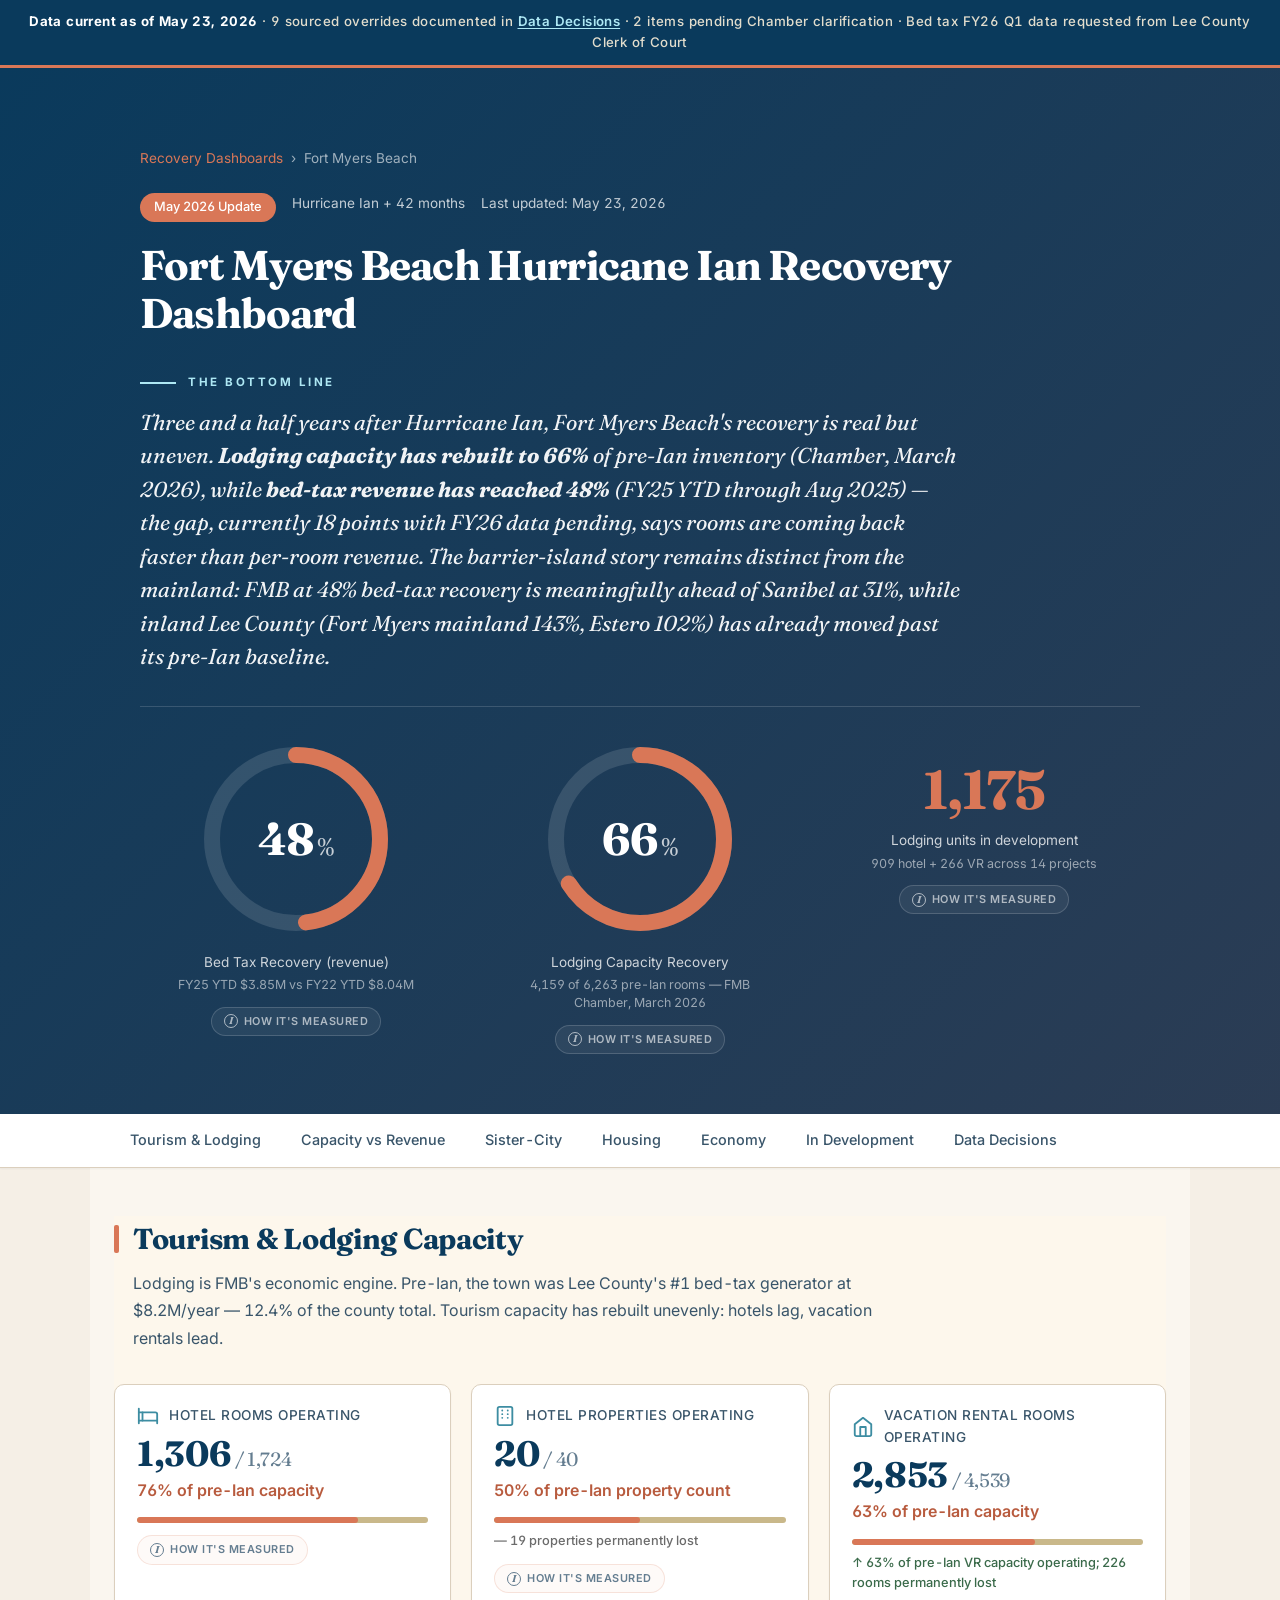
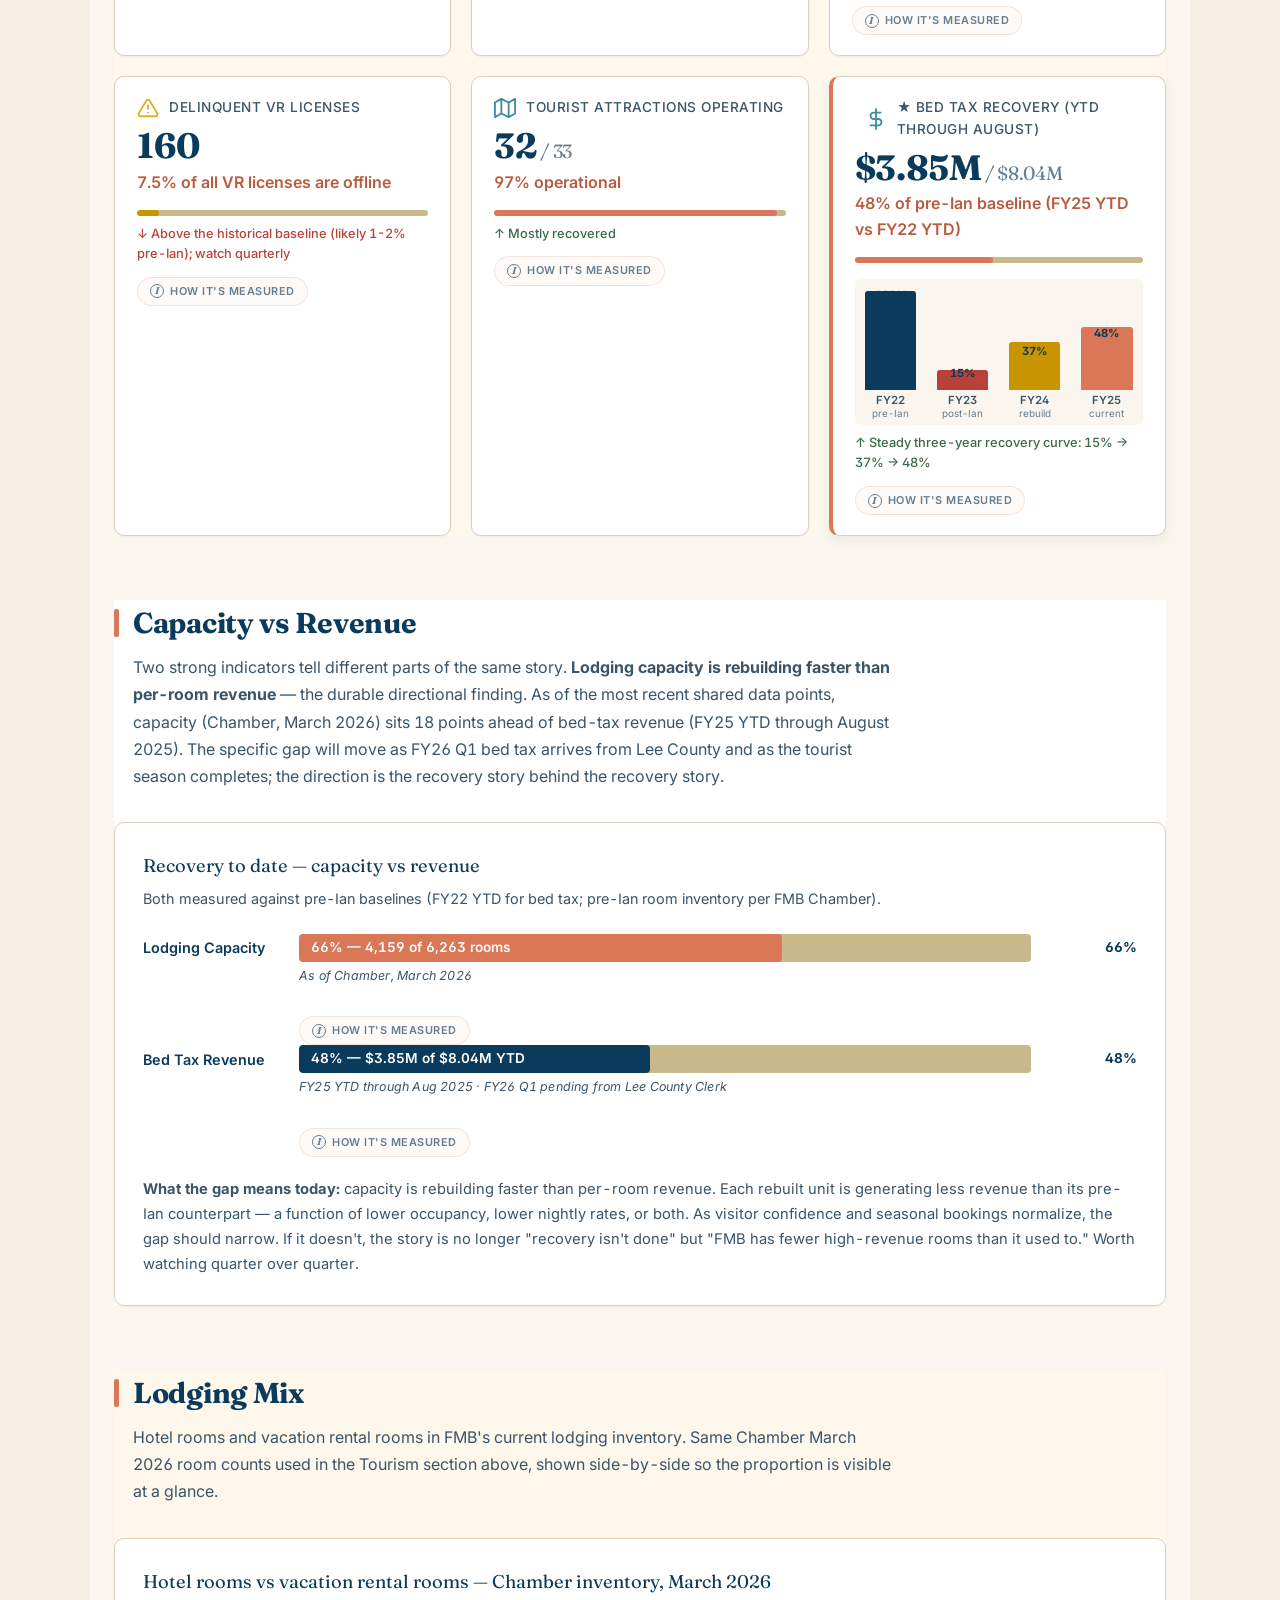
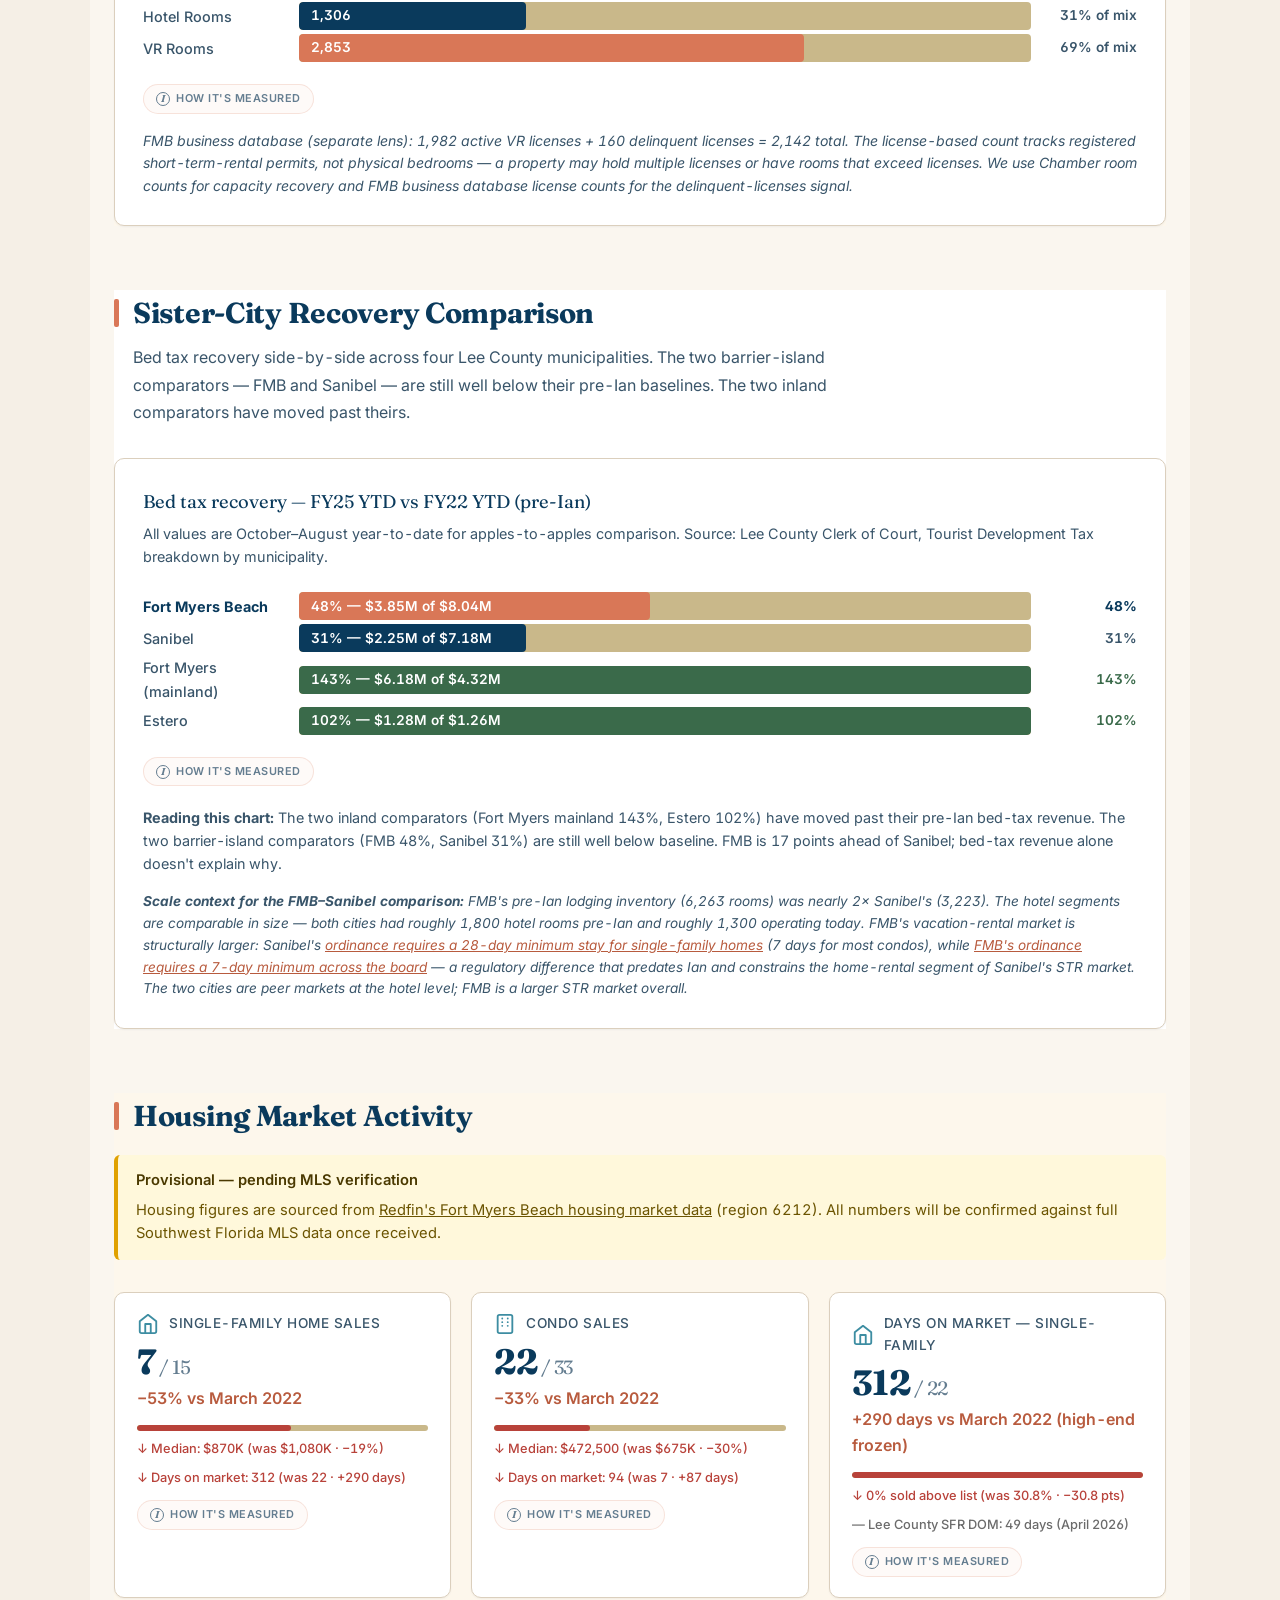
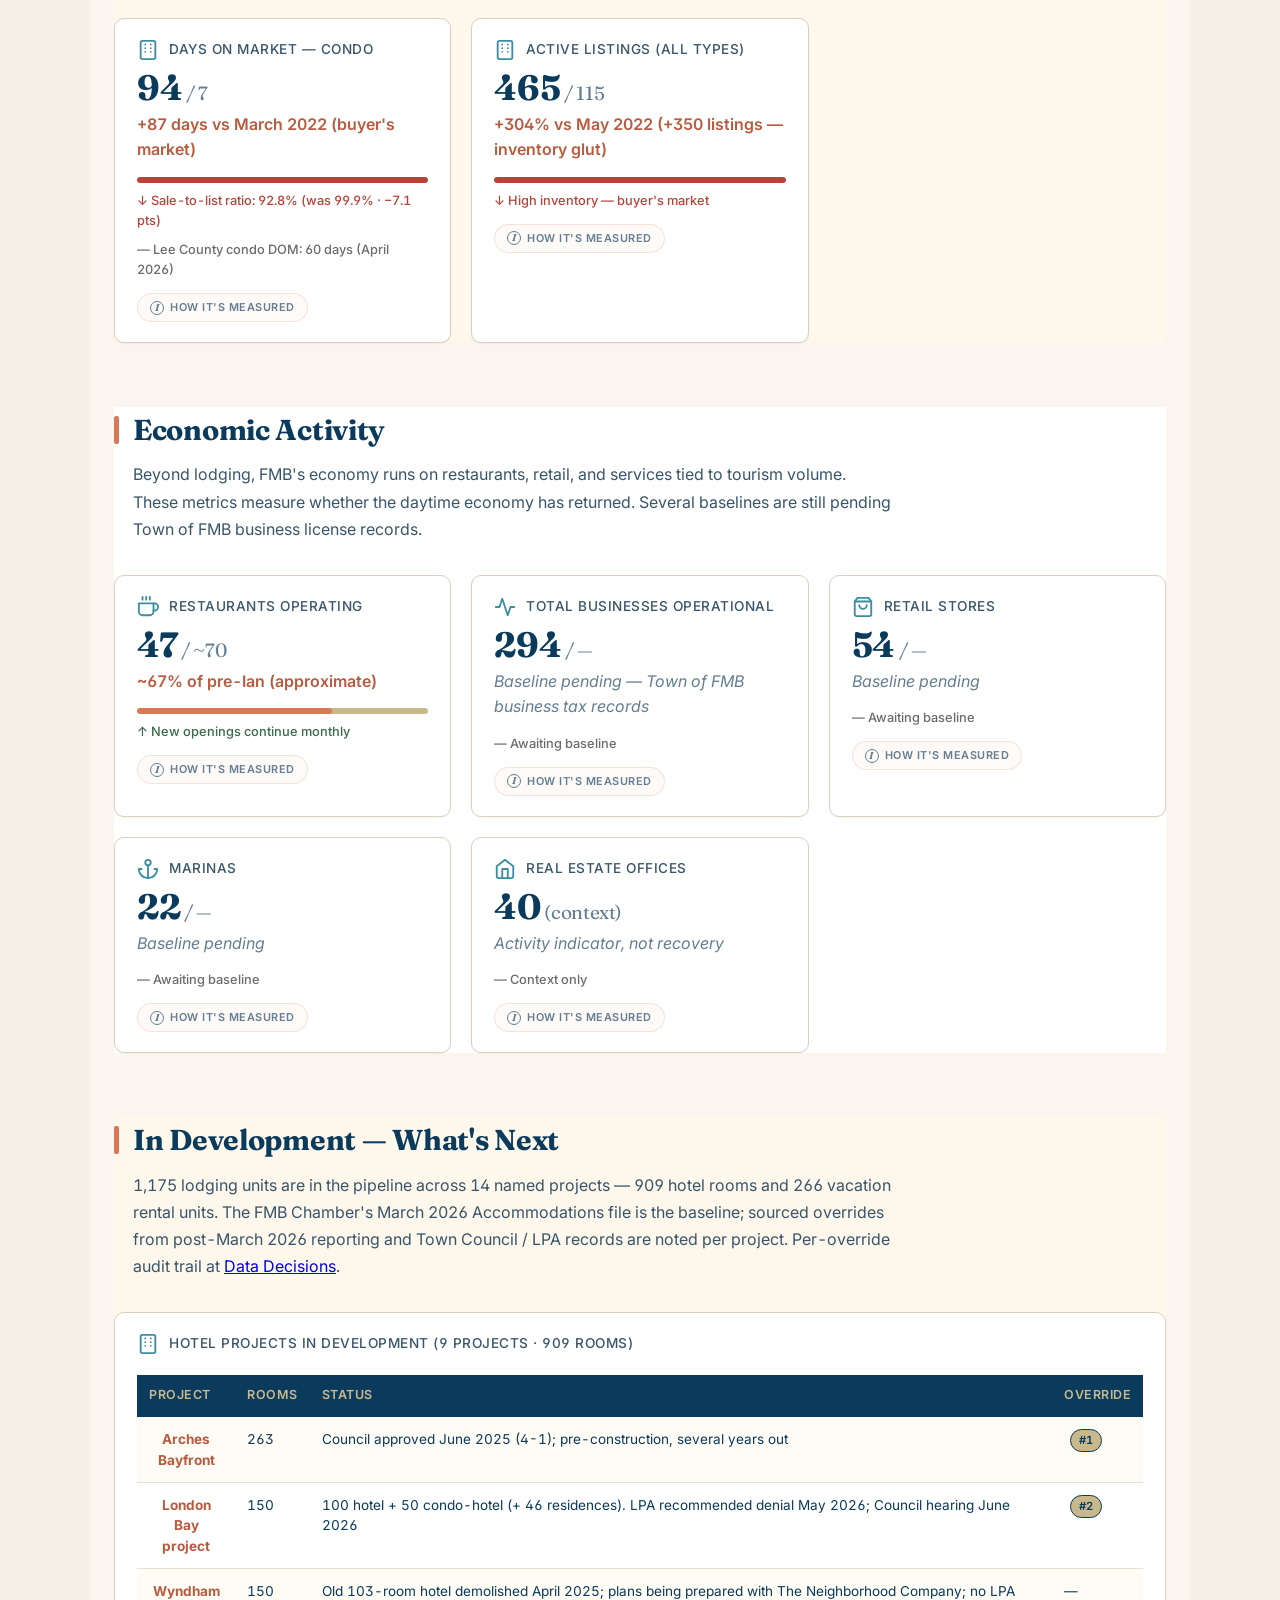
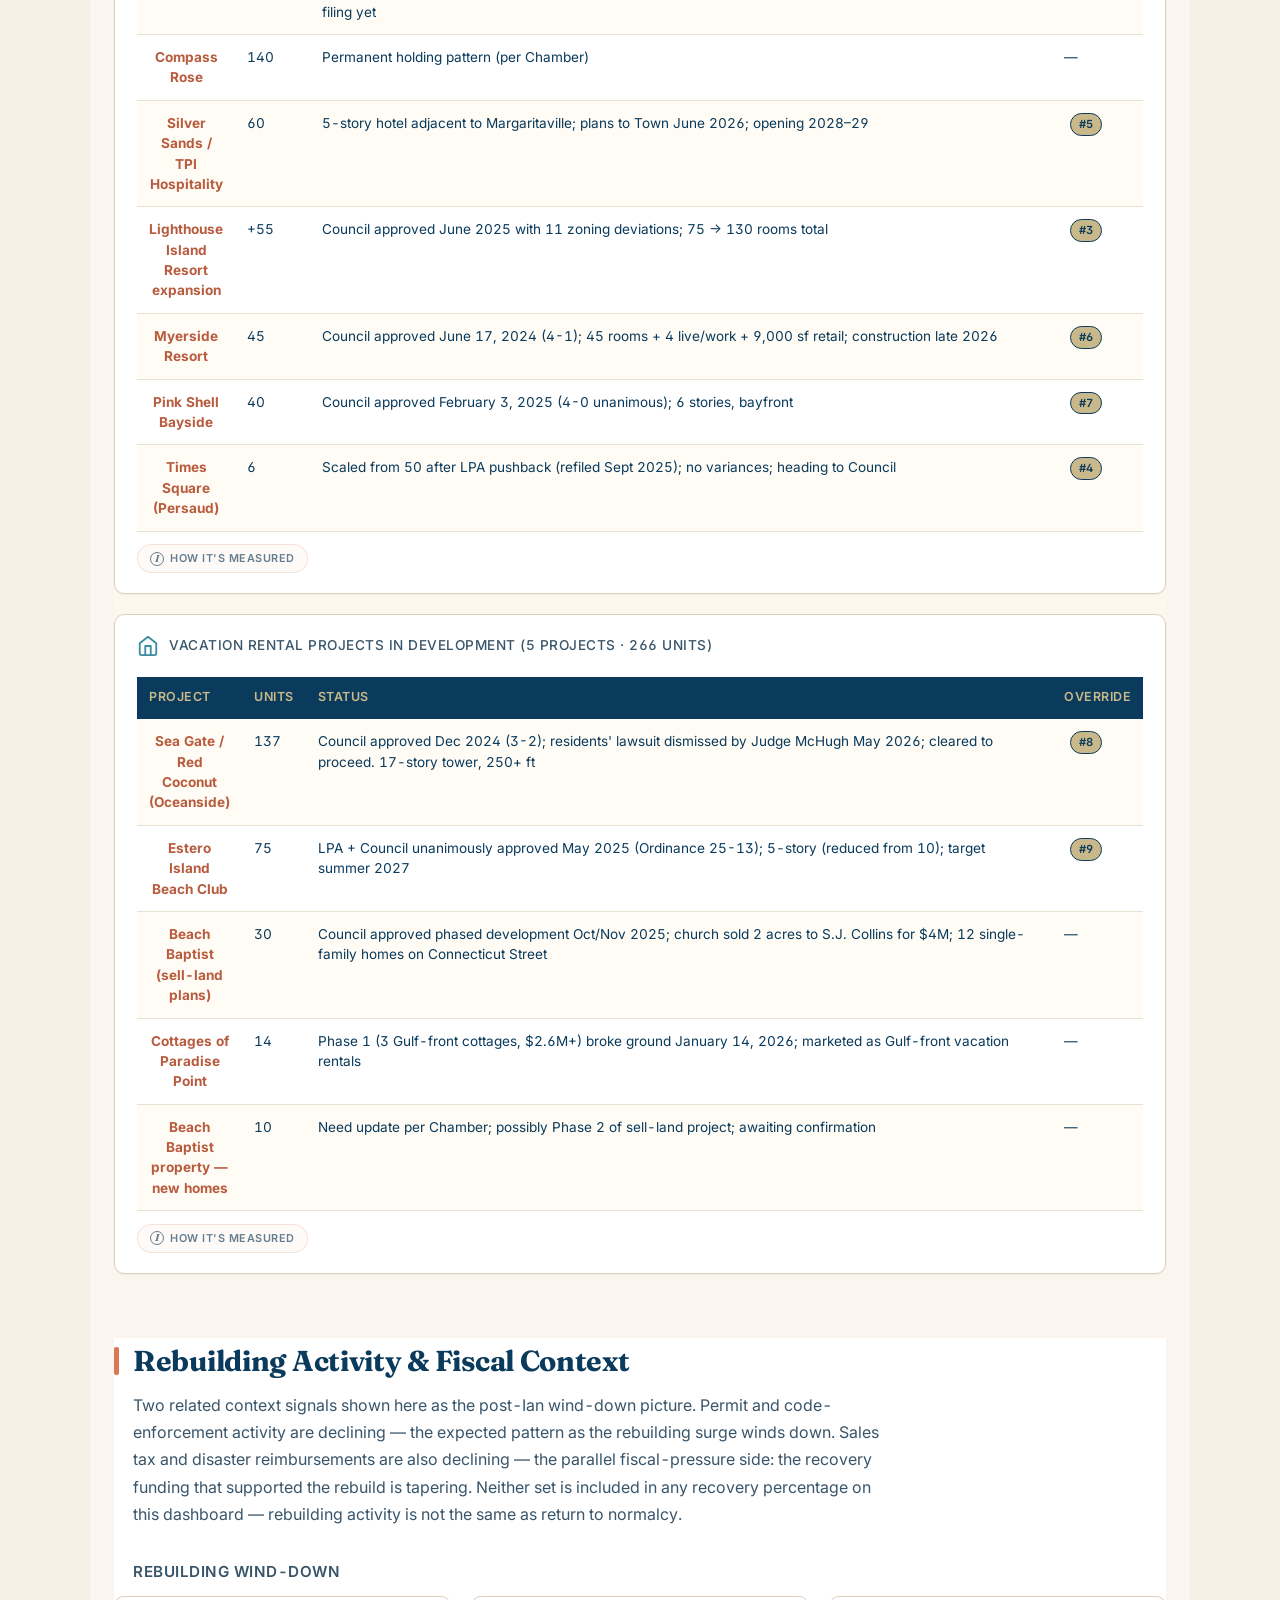
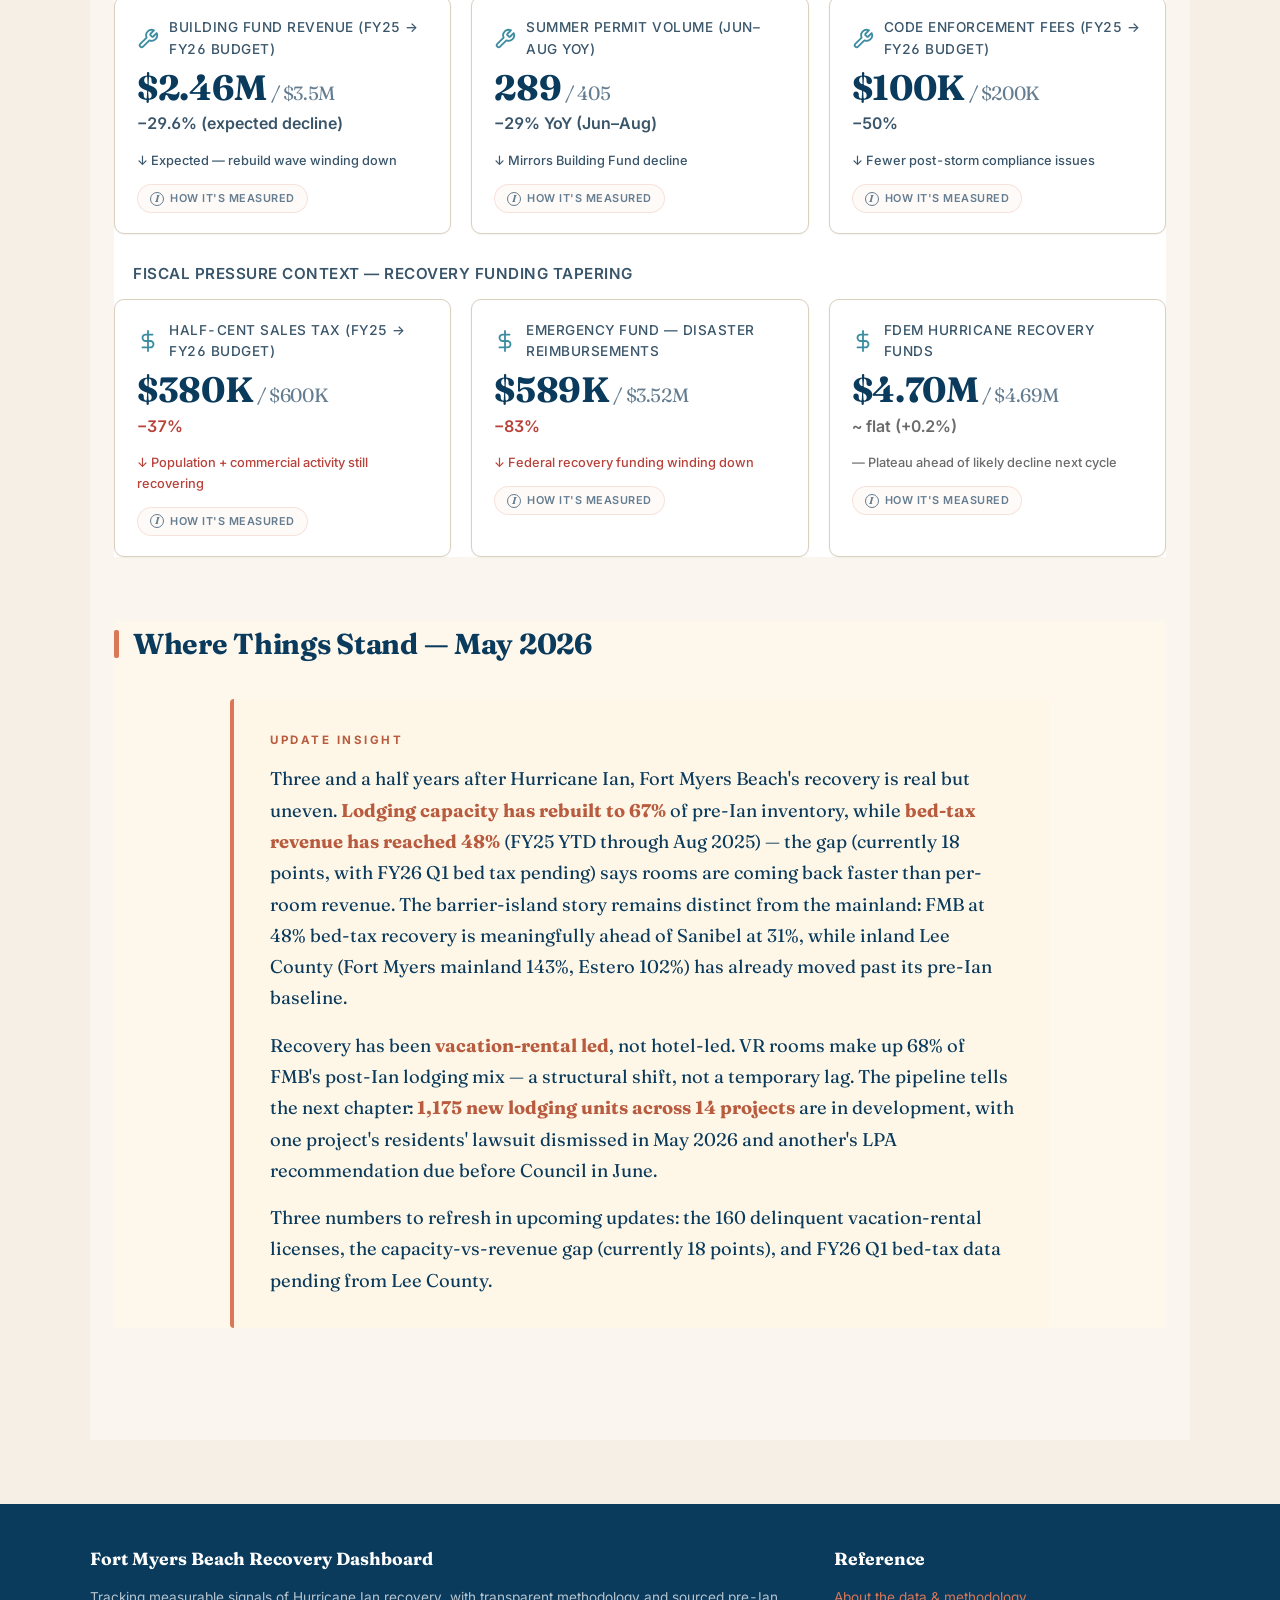
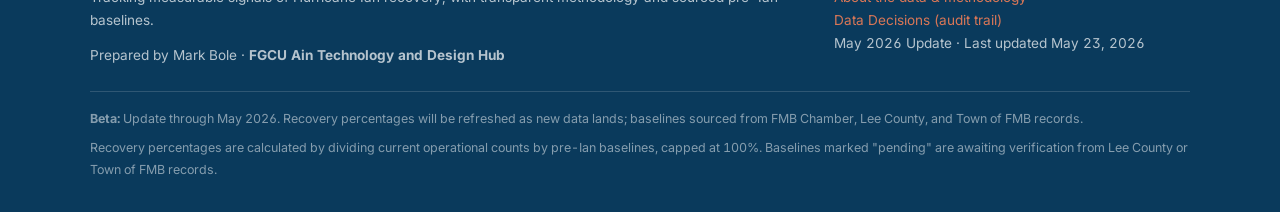
==== commit de5bea4a: "Insights p3: strip development-advocacy framing, keep forward-looking signals The closing "Where Thi" ====
--- a/index.html
+++ b/index.html
@@ -1012,13 +1012,9 @@
         another's LPA recommendation due before Council in June.
       </p>
       <p>
-        The hard limit on recovery is fixed: <strong>816 rooms are permanently gone</strong>
-        across 19 destroyed hotel properties and 6 destroyed VR complexes. No amount of
-        rebuilding restores them — recovery above ~87% of pre-Ian capacity requires entirely
-        new construction. The watch signals to follow over the next four quarters: the 160
-        delinquent VR licenses (does the count fall as owners return), the capacity-vs-revenue
-        gap (does the 19-point spread close), and FY26 Q1 bed-tax data when Lee County
-        releases it.
+        Three numbers to refresh in upcoming updates: the 160 delinquent vacation-rental
+        licenses, the capacity-vs-revenue gap (currently 18 points), and FY26 Q1 bed-tax
+        data pending from Lee County.
       </p>
     </div>
   </section>
--- a/styles.css
+++ b/styles.css
@@ -384,25 +384,22 @@
 }
 
 /* ============ Card simplification (2026-05-24) ============
- * The metric-note prose, standalone source line, and refresh-status block
- * duplicated information already in the methodology caption. Per Mark's
- * direction to simplify what's behind the toggle, these are hidden
- * permanently on .metric-card. The methodology caption (which cites the
- * source, defines scope, and names what's included/excluded) is the
- * single fact-only block behind the toggle.
+ * On KPI cards (those with a methodology toggle), the metric-note prose,
+ * standalone source line, and refresh-status block duplicated information
+ * already in the methodology caption. Hidden permanently — the methodology
+ * caption is the single fact-only block behind the toggle.
  *
- * Visible on front: label / value / recovery % / progress bar / trend line.
- * Behind toggle: just the methodology caption.
- *
- * Scope: only .metric-card. Hero rings, mix-bars, and section-level cards
- * keep their own behavior.
+ * Scope: only .metric-card elements that CONTAIN a .kpi-method-toggle.
+ * That deliberately excludes data-decisions cards (Override Log, Pending
+ * Clarification, Changelog), which have no toggle and need their source
+ * footer line visible.
  *
  * Page-level data freshness is communicated by the .freshness-banner at the
  * top of every page, so per-card date stamps are not lost in aggregate.
  */
-.metric-card .metric-note,
-.metric-card .metric-source,
-.metric-card .refresh-status {
+.metric-card:has(.kpi-method-toggle) .metric-note,
+.metric-card:has(.kpi-method-toggle) .metric-source,
+.metric-card:has(.kpi-method-toggle) .refresh-status {
   display: none;
 }
 
@@ -1350,6 +1347,94 @@
   .freshness-banner { font-size: 0.75rem; padding: 10px 14px; line-height: 1.5; letter-spacing: 0.2px; }
 }
 
+/* ============ MOBILE: Override Log table → stacked cards ============
+ * The 5-column audit table (#, Item, Chamber March 2026, We publish,
+ * Authorizing source) bleeds badly on mobile — each row's prose-heavy
+ * cells force horizontal scroll. On ≤768px, restructure rows as cards
+ * with per-column labels (since the table thead is hidden). Scoped to
+ * #override-log so it doesn't affect other audit tables in methodology.html.
+ */
+@media (max-width: 768px) {
+  #override-log .audit-table thead { display: none; }
+  #override-log .audit-table,
+  #override-log .audit-table tbody,
+  #override-log .audit-table tr,
+  #override-log .audit-table td {
+    display: block;
+    width: 100%;
+  }
+  #override-log .audit-table tbody tr {
+    background: white !important;
+    border: 1px solid var(--border-light) !important;
+    border-radius: 8px;
+    padding: 14px 16px 16px;
+    margin-bottom: 12px;
+    position: relative;
+  }
+  #override-log .audit-table tbody tr:nth-child(odd) { background: white !important; }
+  #override-log .audit-table tbody td {
+    padding: 0 !important;
+    border: none !important;
+    background: transparent !important;
+    font-size: 0.85rem;
+    line-height: 1.55;
+    text-align: left !important;
+    width: auto !important;
+  }
+  /* # column → small pink pill, top-right corner */
+  #override-log .audit-table tbody td:nth-child(1) {
+    position: absolute;
+    top: 12px;
+    right: 14px;
+    font-size: 0.7rem !important;
+    font-weight: 700;
+    color: var(--shrimp-pink-deep) !important;
+    background: var(--shrimp-pink-soft);
+    padding: 2px 9px !important;
+    border-radius: 999px;
+    line-height: 1.5;
+  }
+  /* Item name → title, in shrimp-pink */
+  #override-log .audit-table tbody td:nth-child(2) {
+    font-size: 1rem;
+    font-weight: 600;
+    color: var(--shrimp-pink-deep);
+    margin-bottom: 10px;
+    padding-right: 44px !important; /* reserve room for the # pill */
+    line-height: 1.3;
+  }
+  #override-log .audit-table tbody td:nth-child(2) small {
+    display: block;
+    font-size: 0.74rem;
+    font-weight: 400;
+    color: var(--text-tertiary);
+    font-style: italic;
+    margin-top: 2px;
+  }
+  /* Columns 3-5 → labeled blocks, separated by hairlines */
+  #override-log .audit-table tbody td:nth-child(3),
+  #override-log .audit-table tbody td:nth-child(4),
+  #override-log .audit-table tbody td:nth-child(5) {
+    padding: 10px 0 0 0 !important;
+    border-top: 1px solid var(--border-light) !important;
+    margin-top: 6px;
+  }
+  #override-log .audit-table tbody td:nth-child(3)::before { content: "Chamber March 2026"; }
+  #override-log .audit-table tbody td:nth-child(4)::before { content: "We publish"; }
+  #override-log .audit-table tbody td:nth-child(5)::before { content: "Authorizing source"; }
+  #override-log .audit-table tbody td:nth-child(3)::before,
+  #override-log .audit-table tbody td:nth-child(4)::before,
+  #override-log .audit-table tbody td:nth-child(5)::before {
+    display: block;
+    font-size: 0.65rem;
+    font-weight: 700;
+    color: var(--text-tertiary);
+    text-transform: uppercase;
+    letter-spacing: 0.6px;
+    margin-bottom: 5px;
+  }
+}
+
 /* ============ DATA DECISIONS (audit trail) ============ */
 .override-chip {
   display: inline-block;
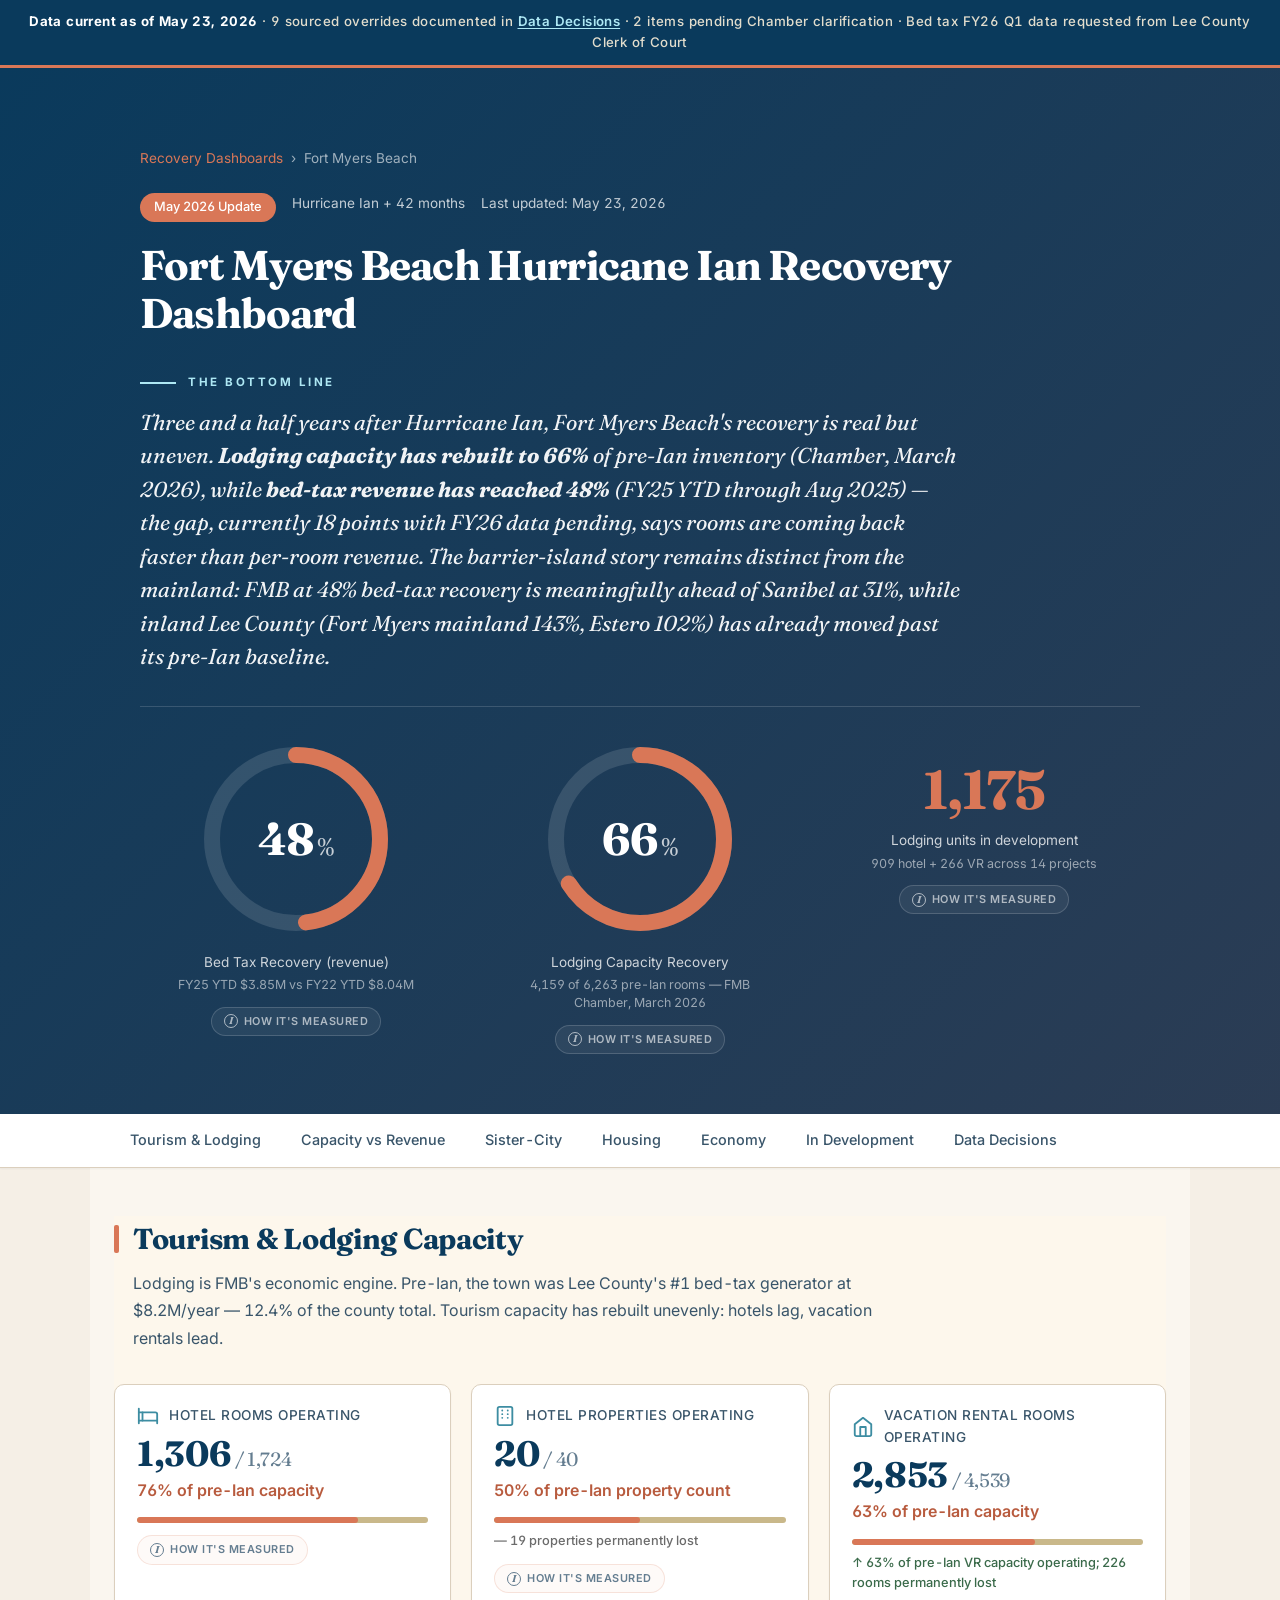
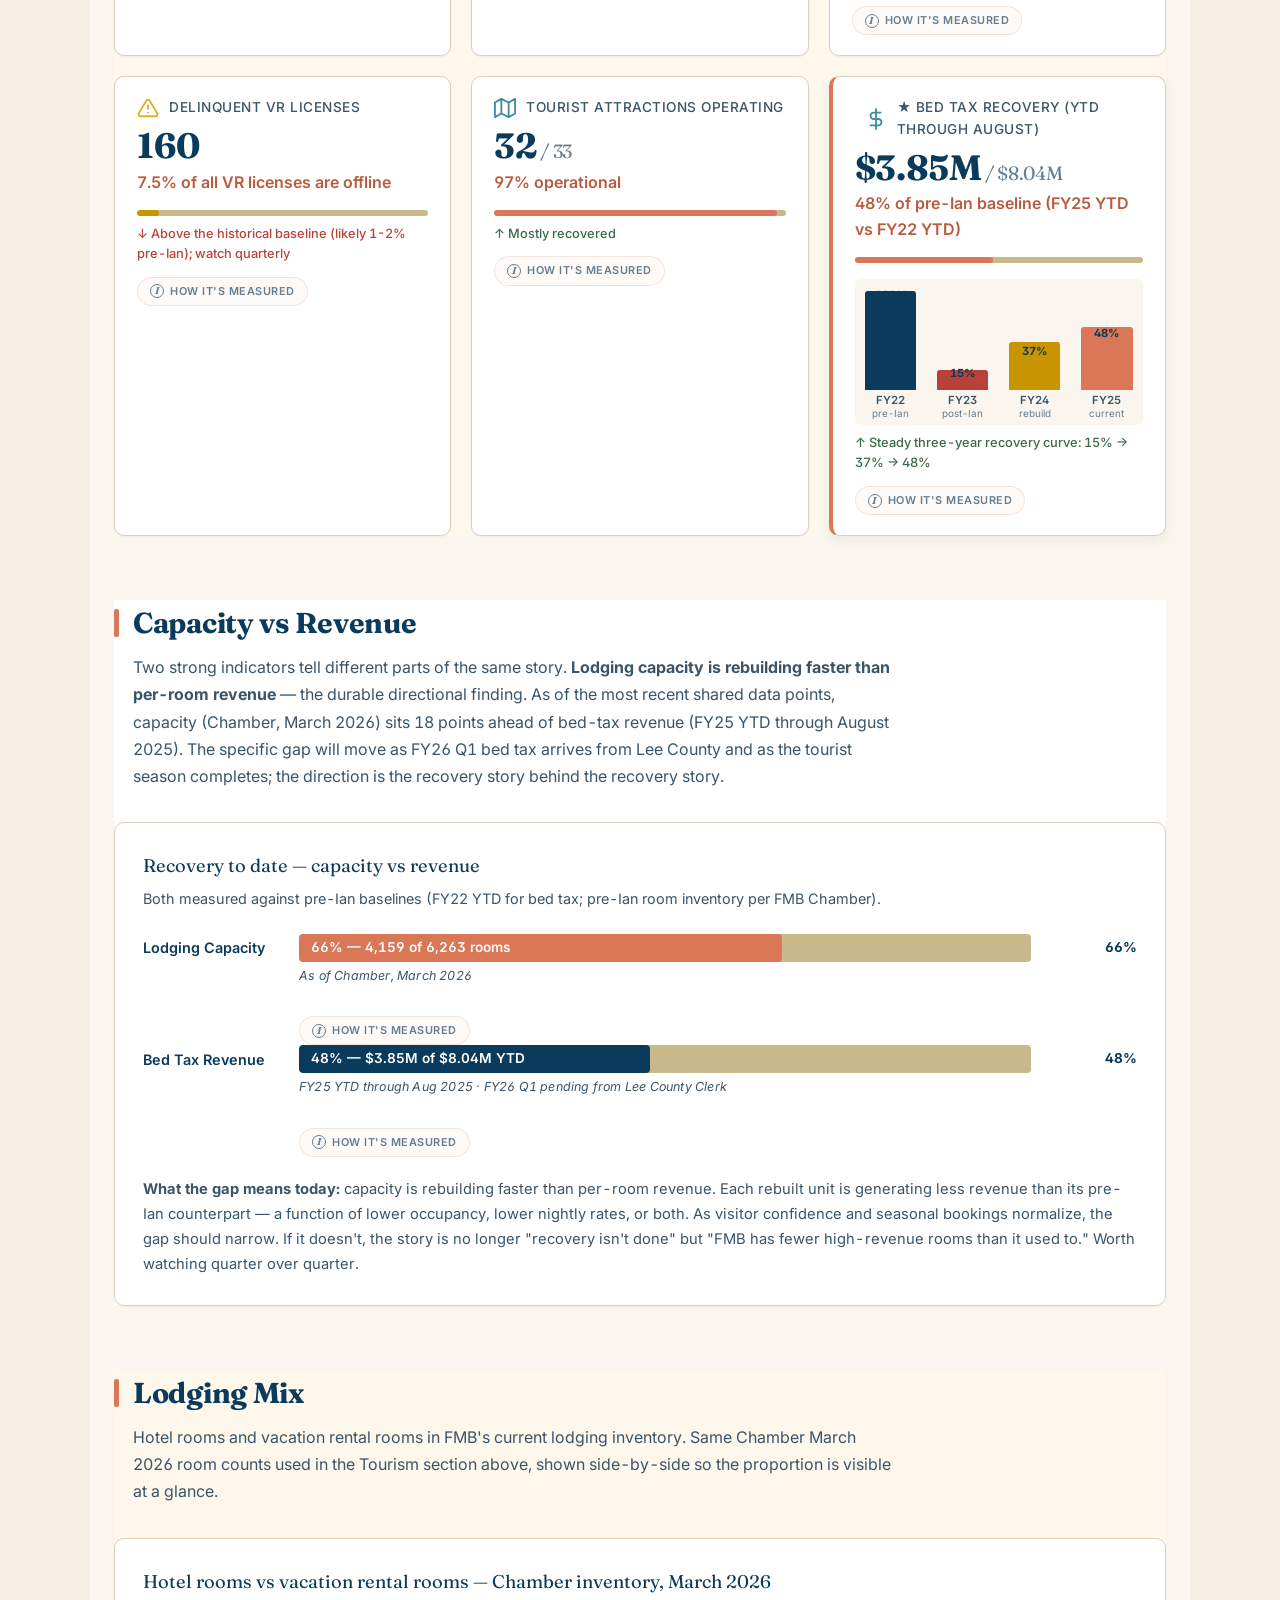
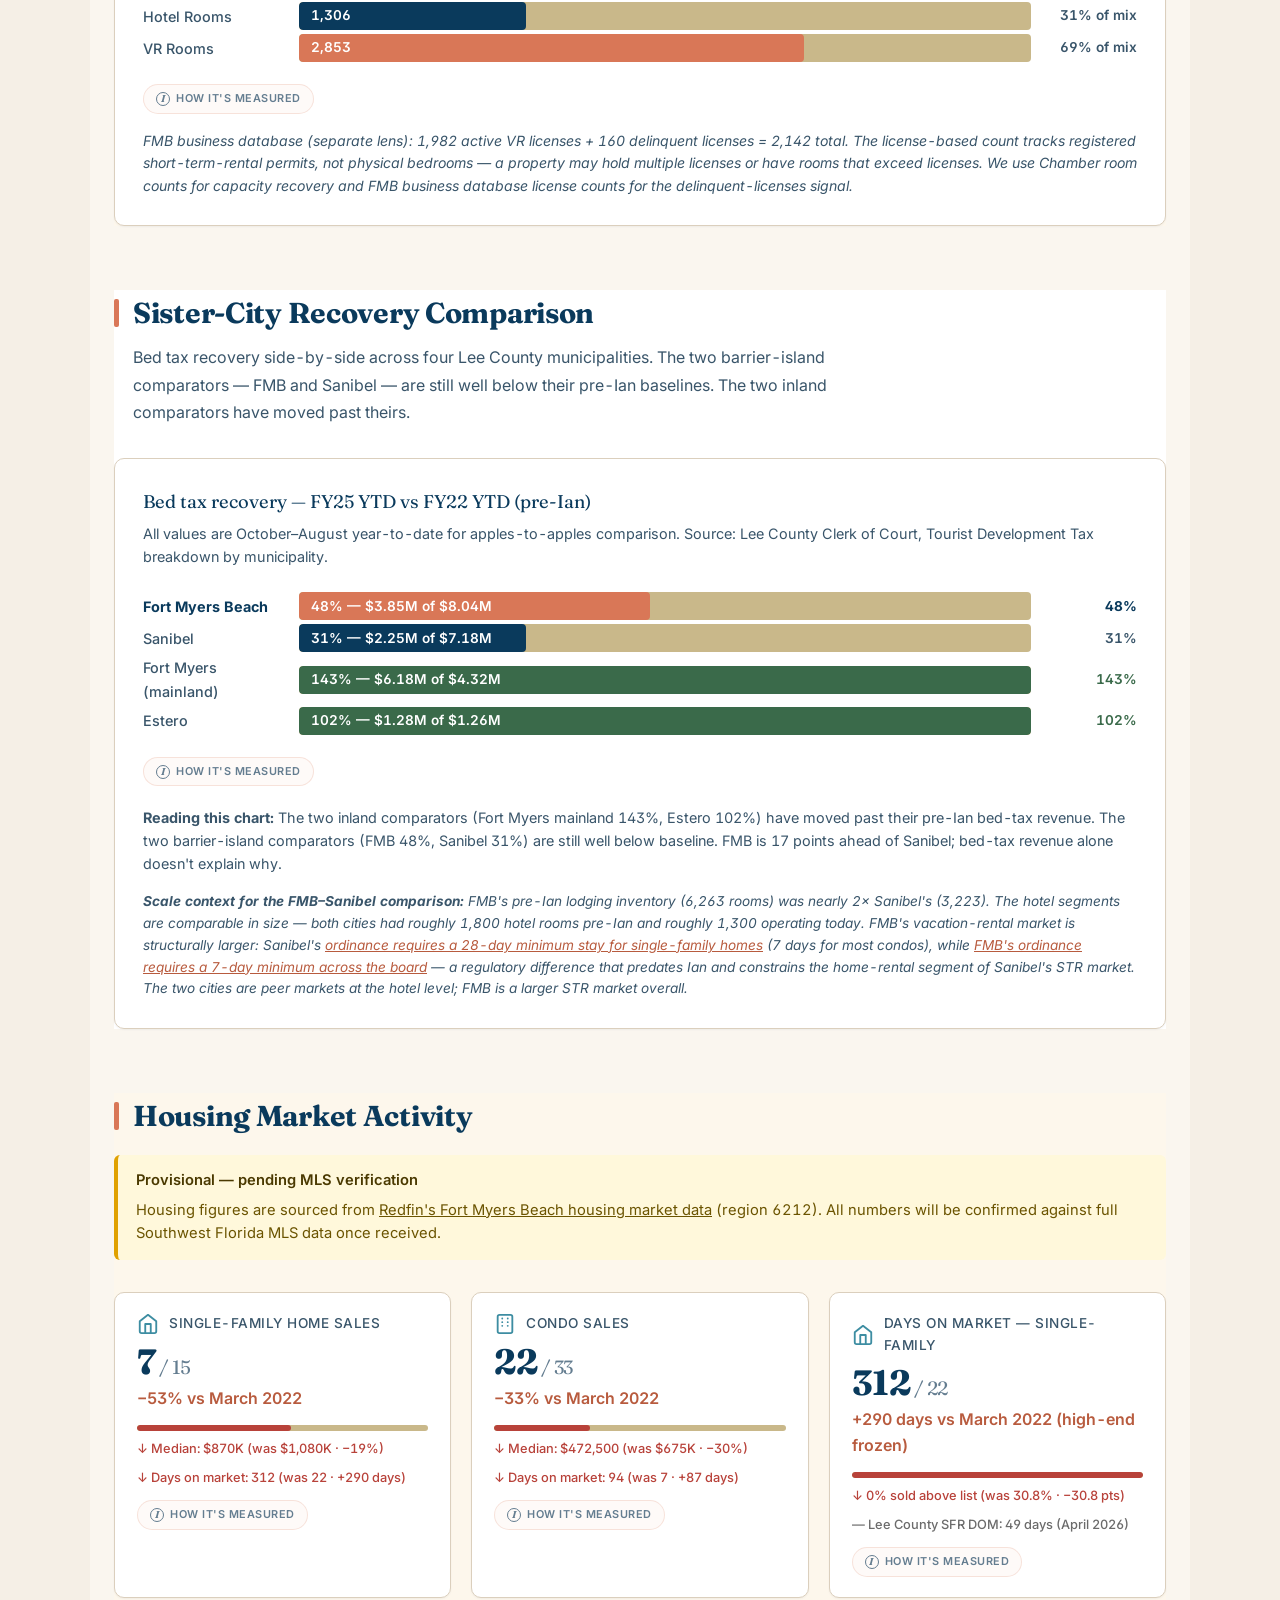
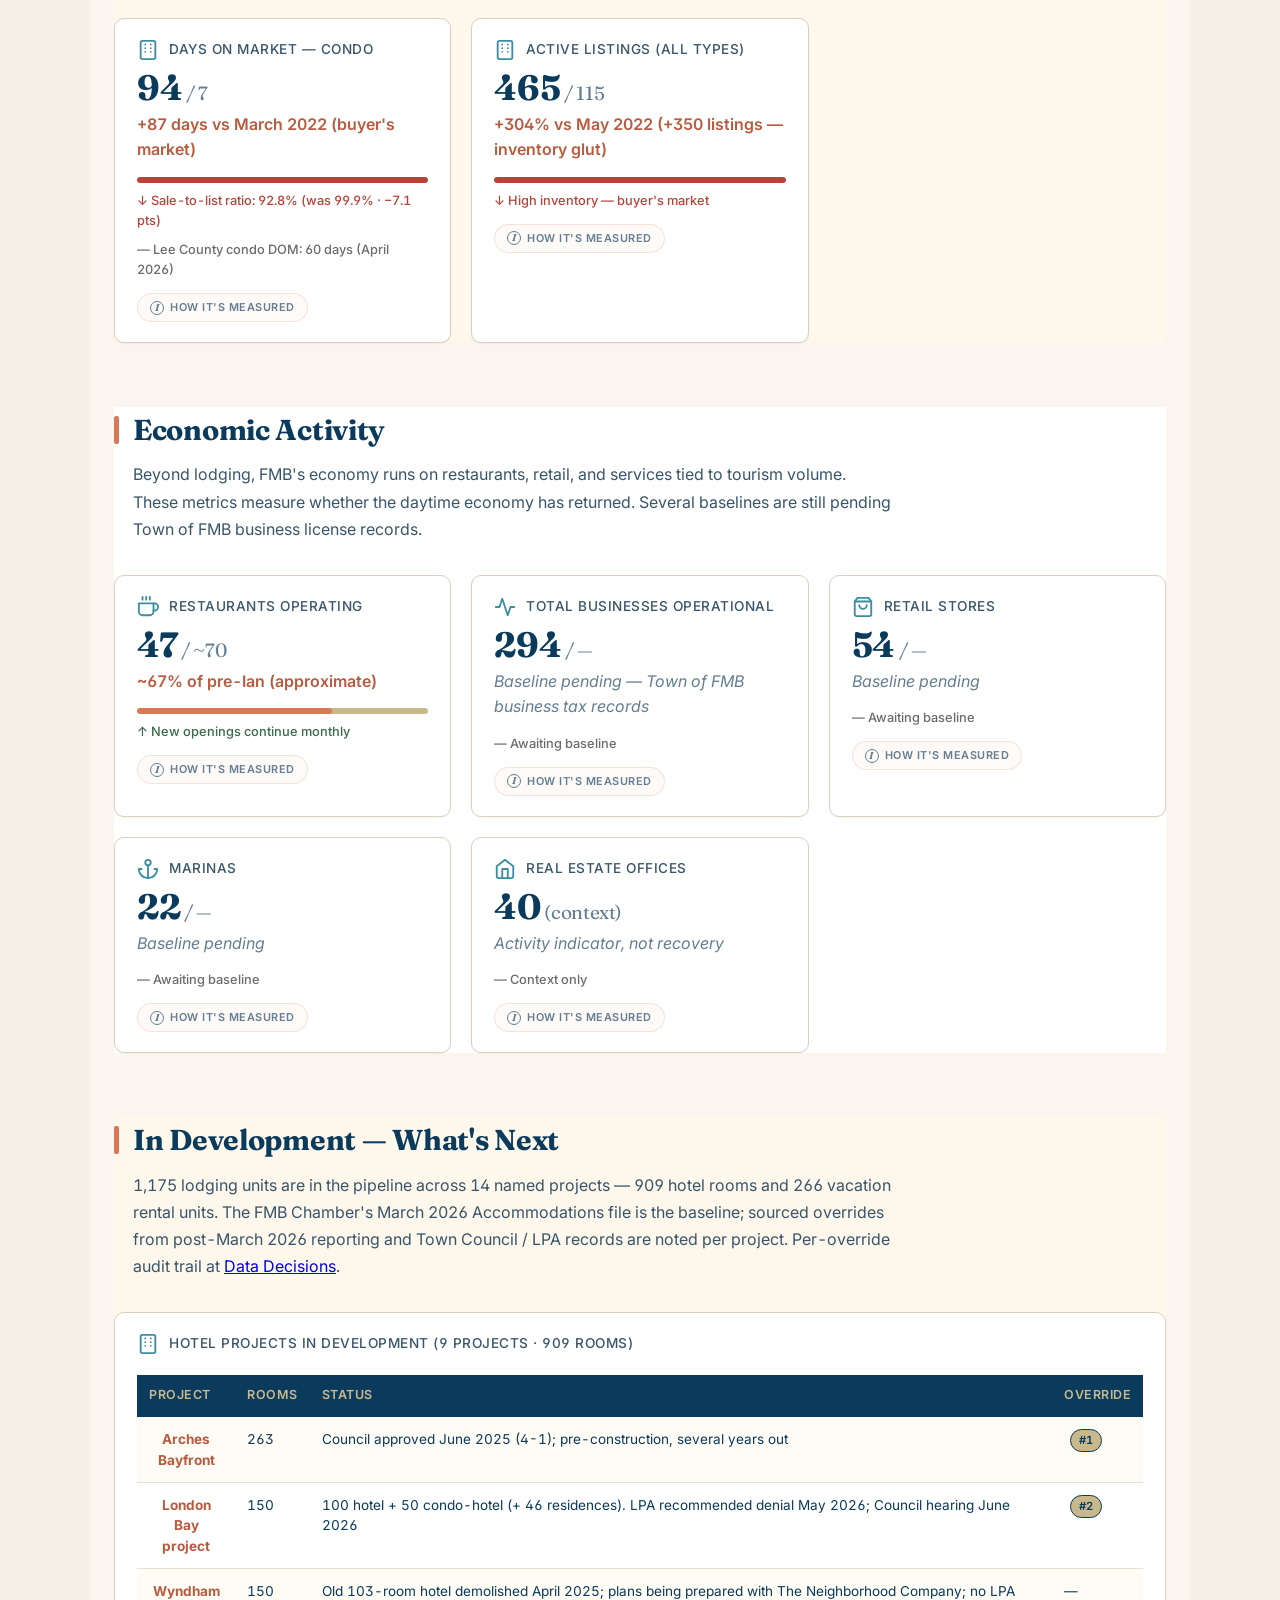
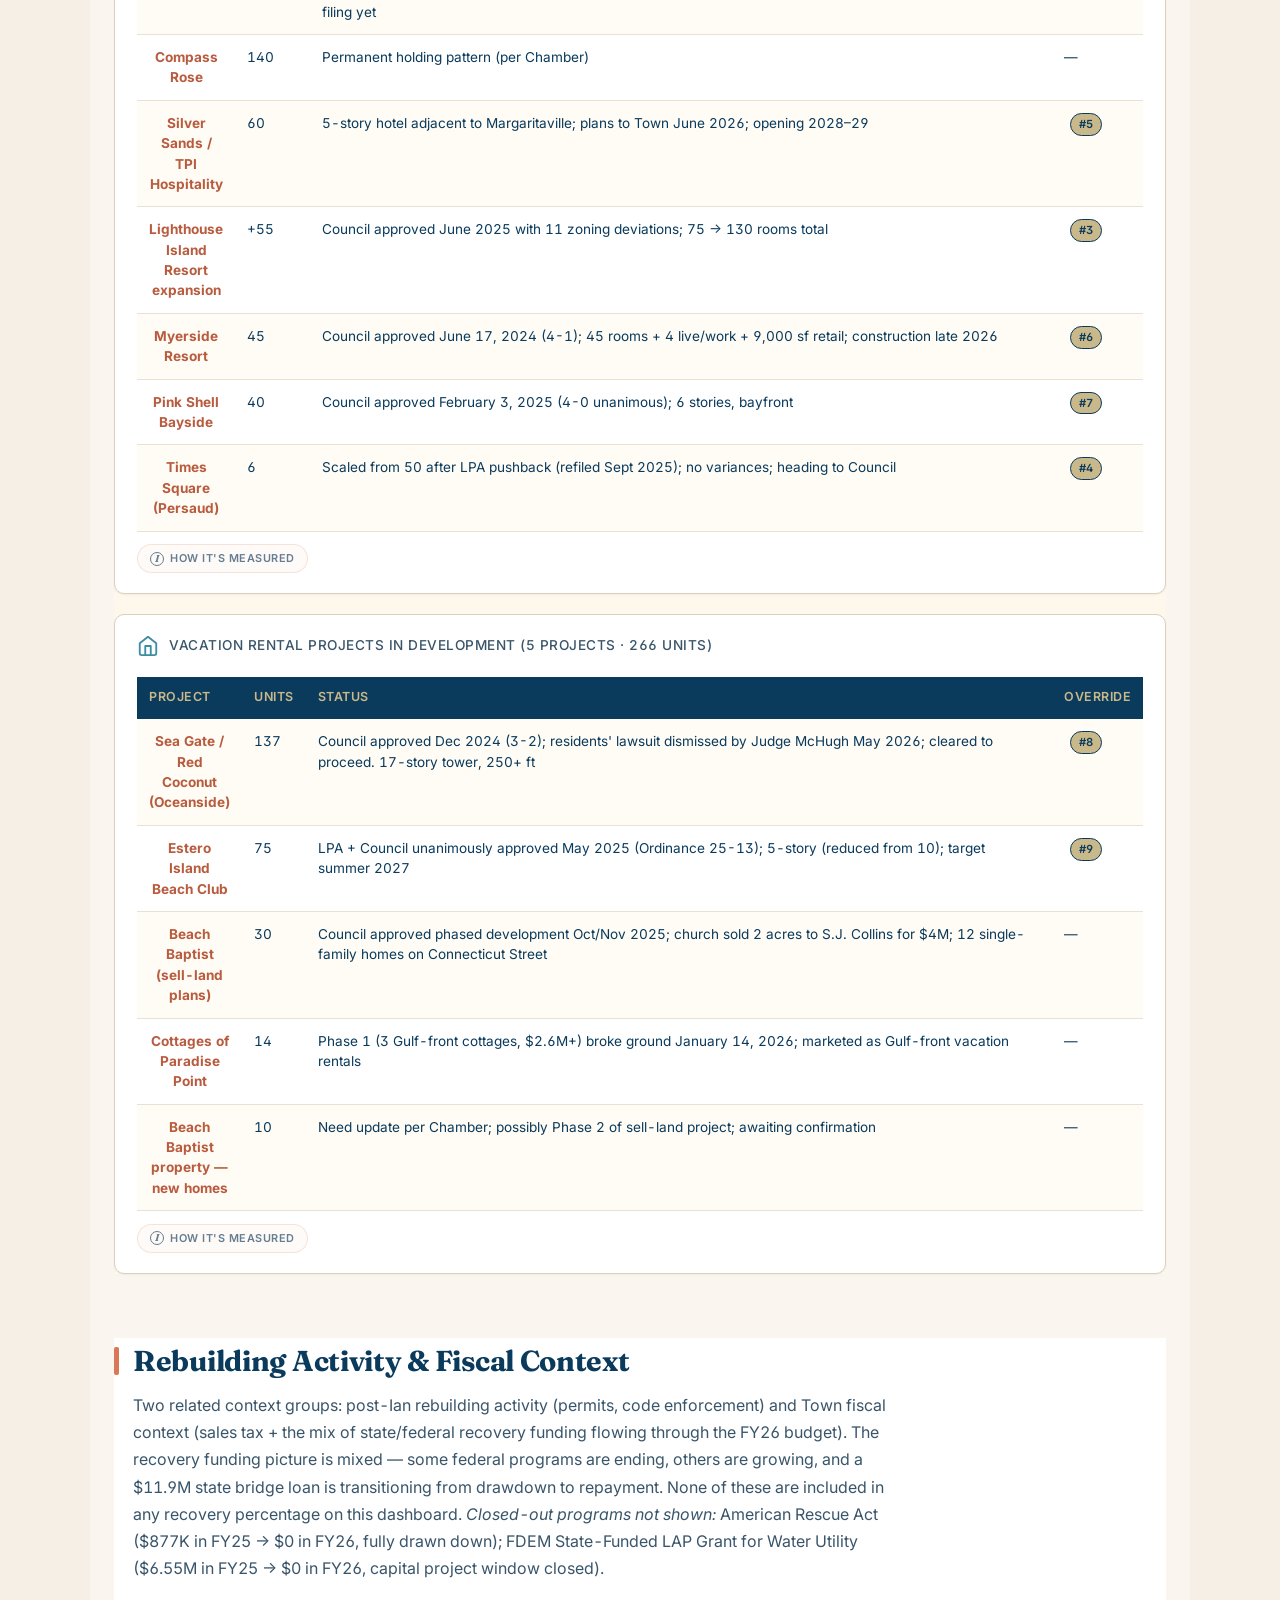
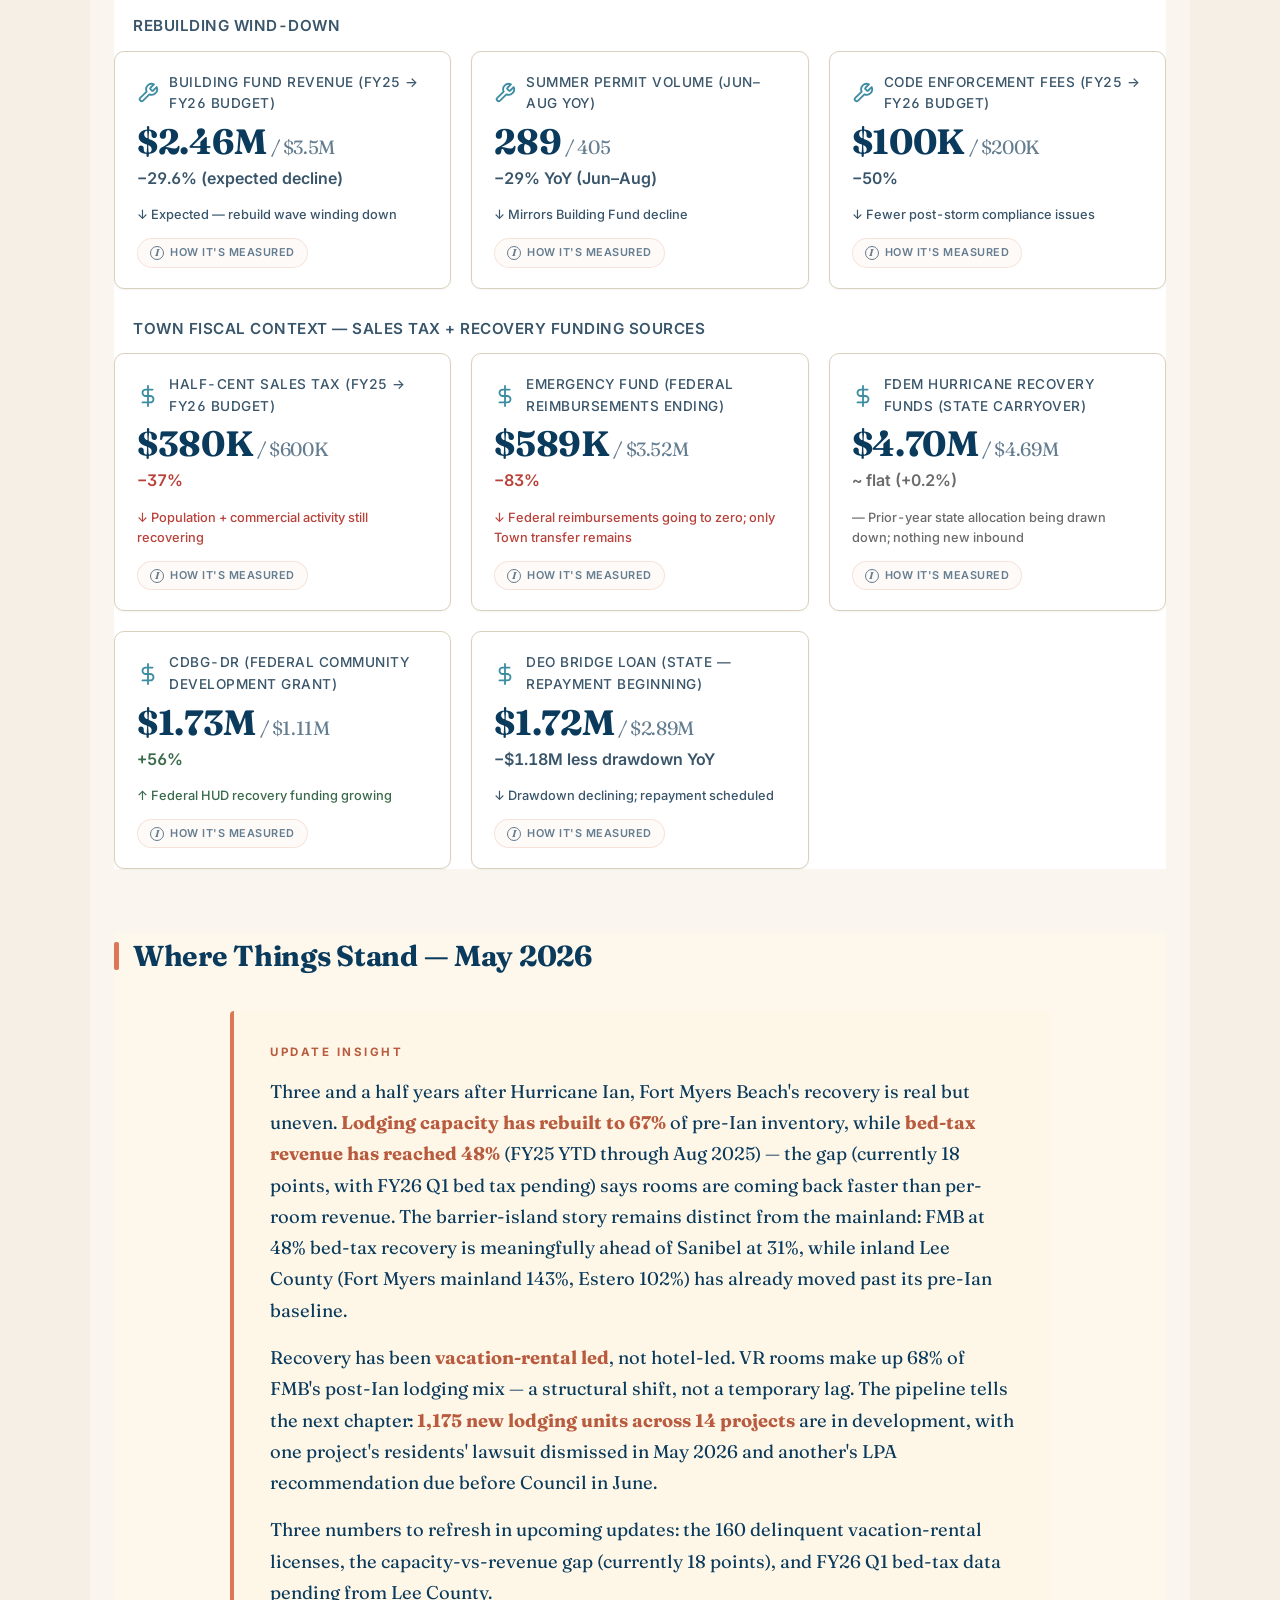
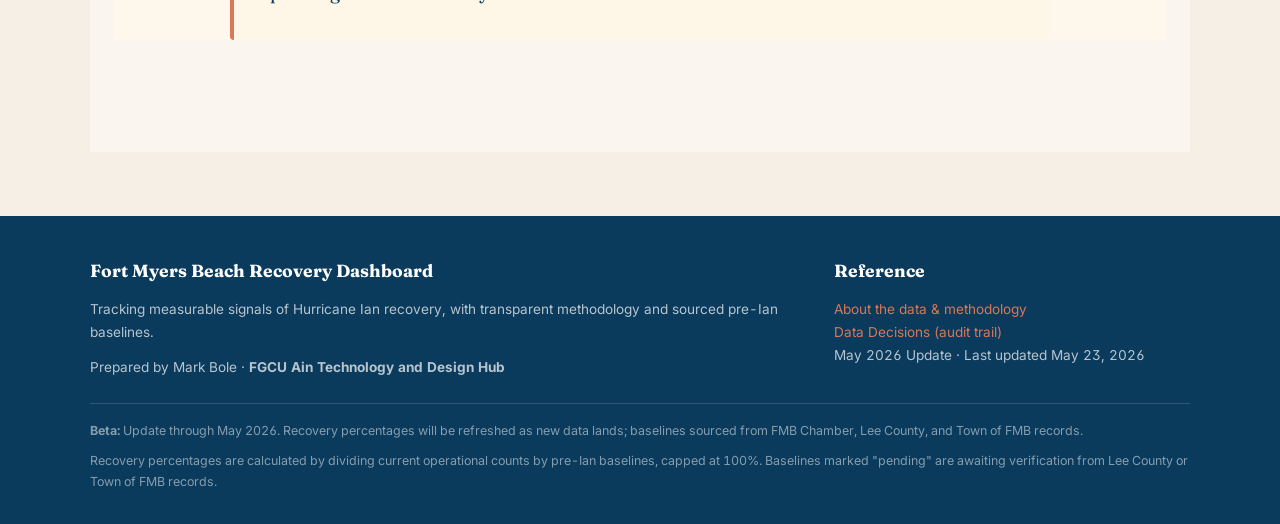
==== commit 6dcb1b65: "Rebuilding section: rewrite recovery funding cards + add CDBG-DR & DEO Bridge Loan Per Mark's accura" ====
--- a/index.html
+++ b/index.html
@@ -848,12 +848,14 @@
     <div class="section-header">
       <h2>Rebuilding Activity &amp; Fiscal Context</h2>
       <p class="section-lead">
-        Two related context signals shown here as the post-Ian wind-down picture. Permit and
-        code-enforcement activity are declining — the expected pattern as the rebuilding surge
-        winds down. Sales tax and disaster reimbursements are also declining — the parallel
-        fiscal-pressure side: the recovery funding that supported the rebuild is tapering.
-        Neither set is included in any recovery percentage on this dashboard — rebuilding
-        activity is not the same as return to normalcy.
+        Two related context groups: post-Ian rebuilding activity (permits, code enforcement)
+        and Town fiscal context (sales tax + the mix of state/federal recovery funding flowing
+        through the FY26 budget). The recovery funding picture is mixed — some federal programs
+        are ending, others are growing, and a $11.9M state bridge loan is transitioning from
+        drawdown to repayment. None of these are included in any recovery percentage on this
+        dashboard. <em>Closed-out programs not shown:</em> American Rescue Act ($877K in FY25 →
+        $0 in FY26, fully drawn down); FDEM State-Funded LAP Grant for Water Utility ($6.55M
+        in FY25 → $0 in FY26, capital project window closed).
       </p>
     </div>
 
@@ -923,7 +925,7 @@
     </div>
 
     <h3 class="section-subheading">
-      Fiscal pressure context — recovery funding tapering
+      Town fiscal context — sales tax + recovery funding sources
     </h3>
     <div class="metric-grid">
 
@@ -947,41 +949,85 @@
       </div>
 
       <div class="metric-card">
-        <div class="metric-label"><span class="metric-icon dollar"></span>Emergency Fund — Disaster Reimbursements</div>
+        <div class="metric-label"><span class="metric-icon dollar"></span>Emergency Fund (federal reimbursements ending)</div>
         <div class="metric-value">$589K<span class="baseline"> / $3.52M</span></div>
         <div class="metric-recovery bad">−83%</div>
         <div class="metric-note">
-          Federal disaster reimbursements projected down 83% in FY26 — the recovery funding tap is
-          closing as Ian's eligible reimbursement window expires. Town will fund ongoing recovery
-          from operating revenue rather than disaster grants going forward.
-        </div>
-        <div class="metric-trend down">↓ Federal recovery funding winding down</div>
-        <div class="metric-source">
-          Source: Town of Fort Myers Beach FY26 Adopted Budget, All Fund Revenues.
-        </div>
-        <details class="kpi-method-toggle">
-          <summary><span class="i-icon" aria-hidden="true">i</span> How it's measured</summary>
-          <p class="kpi-method-body">Federal disaster-reimbursement revenue. Baseline = FY25 actual; current = FY26 adopted budget projection. Source: Town of FMB FY26 Adopted Budget, All Fund Revenues. The FY26 figure is a Town projection.</p>
-        </details>
-      </div>
-
-      <div class="metric-card">
-        <div class="metric-label"><span class="metric-icon dollar"></span>FDEM Hurricane Recovery Funds</div>
+          Town's internal Emergency accounting fund. FY25 composition was mostly federal reimbursements
+          (FEMA $948,602; FDEM $62,692; insurance $74,700) plus prior-year carryover ($1,989,062),
+          ARPA transfer ($28,842), and General Fund transfer ($435,000). FY26 composition is just
+          the $500,000 General Fund transfer — federal reimbursements have ended and carryover is
+          spent down.
+        </div>
+        <div class="metric-trend down">↓ Federal reimbursements going to zero; only Town transfer remains</div>
+        <div class="metric-source">
+          Source: Town of Fort Myers Beach FY26 Adopted Budget, line item 13 (Emergency).
+        </div>
+        <details class="kpi-method-toggle">
+          <summary><span class="i-icon" aria-hidden="true">i</span> How it's measured</summary>
+          <p class="kpi-method-body">Town's internal Emergency accounting fund. FY25 composition ($3.52M): FEMA $948,602 + FDEM $62,692 + insurance $74,700 + prior-year carryover $1,989,062 + ARPA transfer $28,842 + General Fund transfer $435,000. FY26 composition ($589K): only $500,000 General Fund transfer; federal reimbursements ended, carryover spent down. Source: FY26 Adopted Budget, line 13.</p>
+        </details>
+      </div>
+
+      <div class="metric-card">
+        <div class="metric-label"><span class="metric-icon dollar"></span>FDEM Hurricane Recovery Funds (state carryover)</div>
         <div class="metric-value">$4.70M<span class="baseline"> / $4.69M</span></div>
         <div class="metric-recovery" style="color: var(--neutral);">~ flat (+0.2%)</div>
         <div class="metric-note">
-          State recovery funds essentially flat at $4.7M — still flowing, but no longer growing.
-          The next budget cycle will likely see this number drop substantially as project-specific
-          allocations close out. Worth watching as a leading indicator of state-level support
-          ending.
-        </div>
-        <div class="metric-trend neutral">— Plateau ahead of likely decline next cycle</div>
-        <div class="metric-source">
-          Source: Town of Fort Myers Beach FY26 Adopted Budget, All Fund Revenues.
-        </div>
-        <details class="kpi-method-toggle">
-          <summary><span class="i-icon" aria-hidden="true">i</span> How it's measured</summary>
-          <p class="kpi-method-body">State-level Florida Division of Emergency Management hurricane recovery funds. Baseline = FY25 actual; current = FY26 adopted budget projection. Source: Town of FMB FY26 Adopted Budget. The FY26 figure is a Town projection.</p>
+          All prior-year state allocation, sitting as Town carryover and being drawn down on
+          project-specific work. No new state hurricane money inbound. The flat year-over-year
+          figure reflects the unchanged carryover balance, not new state funding.
+        </div>
+        <div class="metric-trend neutral">— Prior-year state allocation being drawn down; nothing new inbound</div>
+        <div class="metric-source">
+          Source: Town of Fort Myers Beach FY26 Adopted Budget, line item 36 (FDEM Hurricane Recovery Funds).
+        </div>
+        <details class="kpi-method-toggle">
+          <summary><span class="i-icon" aria-hidden="true">i</span> How it's measured</summary>
+          <p class="kpi-method-body">State funds allocated in prior years by the Florida Division of Emergency Management, sitting as Town carryover and being drawn down on project work. No new state hurricane money inbound. Source: Town of FMB FY26 Adopted Budget, line 36.</p>
+        </details>
+      </div>
+
+      <div class="metric-card">
+        <div class="metric-label"><span class="metric-icon dollar"></span>CDBG-DR (federal community development grant)</div>
+        <div class="metric-value">$1.73M<span class="baseline"> / $1.11M</span></div>
+        <div class="metric-recovery good">+56%</div>
+        <div class="metric-note">
+          HUD Community Development Block Grant — Disaster Recovery. FY26 budget projects $1,730,000
+          vs FY25 actual $1,113,300 — an increase of $616,700. One of the few federal recovery
+          funding sources growing in FY26 rather than ending.
+        </div>
+        <div class="metric-trend up">↑ Federal HUD recovery funding growing</div>
+        <div class="metric-source">
+          Source: Town of Fort Myers Beach FY26 Adopted Budget, line item 65 (CDBG-DR).
+        </div>
+        <details class="kpi-method-toggle">
+          <summary><span class="i-icon" aria-hidden="true">i</span> How it's measured</summary>
+          <p class="kpi-method-body">HUD Community Development Block Grant — Disaster Recovery. FY26 budget projects $1,730,000 vs FY25 actual $1,113,300 (+$616,700). One of the few federal recovery funding sources increasing in FY26. Source: Town of FMB FY26 Adopted Budget, line 65.</p>
+        </details>
+      </div>
+
+      <div class="metric-card">
+        <div class="metric-label"><span class="metric-icon dollar"></span>DEO Bridge Loan (state — repayment beginning)</div>
+        <div class="metric-value">$1.72M<span class="baseline"> / $2.89M</span></div>
+        <div class="metric-recovery context">−$1.18M less drawdown YoY</div>
+        <div class="metric-note">
+          $11.9M state interest-free loan via FloridaCommerce (formerly DEO) under Fla. Stat.
+          288.066. FMB received April 2023 — the first local government awarded under the program.
+          Town used as prior-year carryover to fund operations while tax revenues recover. Town
+          officials lobbied the Florida legislature for loan forgiveness; the 2025 session declined,
+          and Mayor Allers stated publicly that the Town must plan for repayment. The FY26 Adopted
+          Budget includes repayment funds. 10% interest becomes due in 2033 if unpaid.
+        </div>
+        <div class="metric-trend context">↓ Drawdown declining; repayment scheduled</div>
+        <div class="metric-source">
+          Source: Town of Fort Myers Beach FY26 Adopted Budget, line item 35 (Bridge Loan);
+          <a href="https://www.flsenate.gov/laws/statutes/2023/288.066" target="_blank">Fla. Stat. 288.066</a>;
+          <a href="https://www.fortmyersbeachtalk.com/news/community-news/2025/09/town-of-fort-myers-beach-council-approves-budget-with-4-millage-hike/" target="_blank">Beach Observer reporting (2025)</a>.
+        </div>
+        <details class="kpi-method-toggle">
+          <summary><span class="i-icon" aria-hidden="true">i</span> How it's measured</summary>
+          <p class="kpi-method-body">$11.9M state interest-free loan via FloridaCommerce (formerly DEO) under Fla. Stat. 288.066. FMB received April 2023, first local government awarded. Used as prior-year carryover; FY26 draws down $1.72M. Town lobbied for forgiveness; 2025 legislative session declined and Mayor Allers said the Town must plan for repayment. FY26 budget includes repayment funds. 10% interest due 2033 if unpaid. Source: FY26 Budget line 35; Fla. Stat. 288.066; Beach Observer (2025).</p>
         </details>
       </div>
 
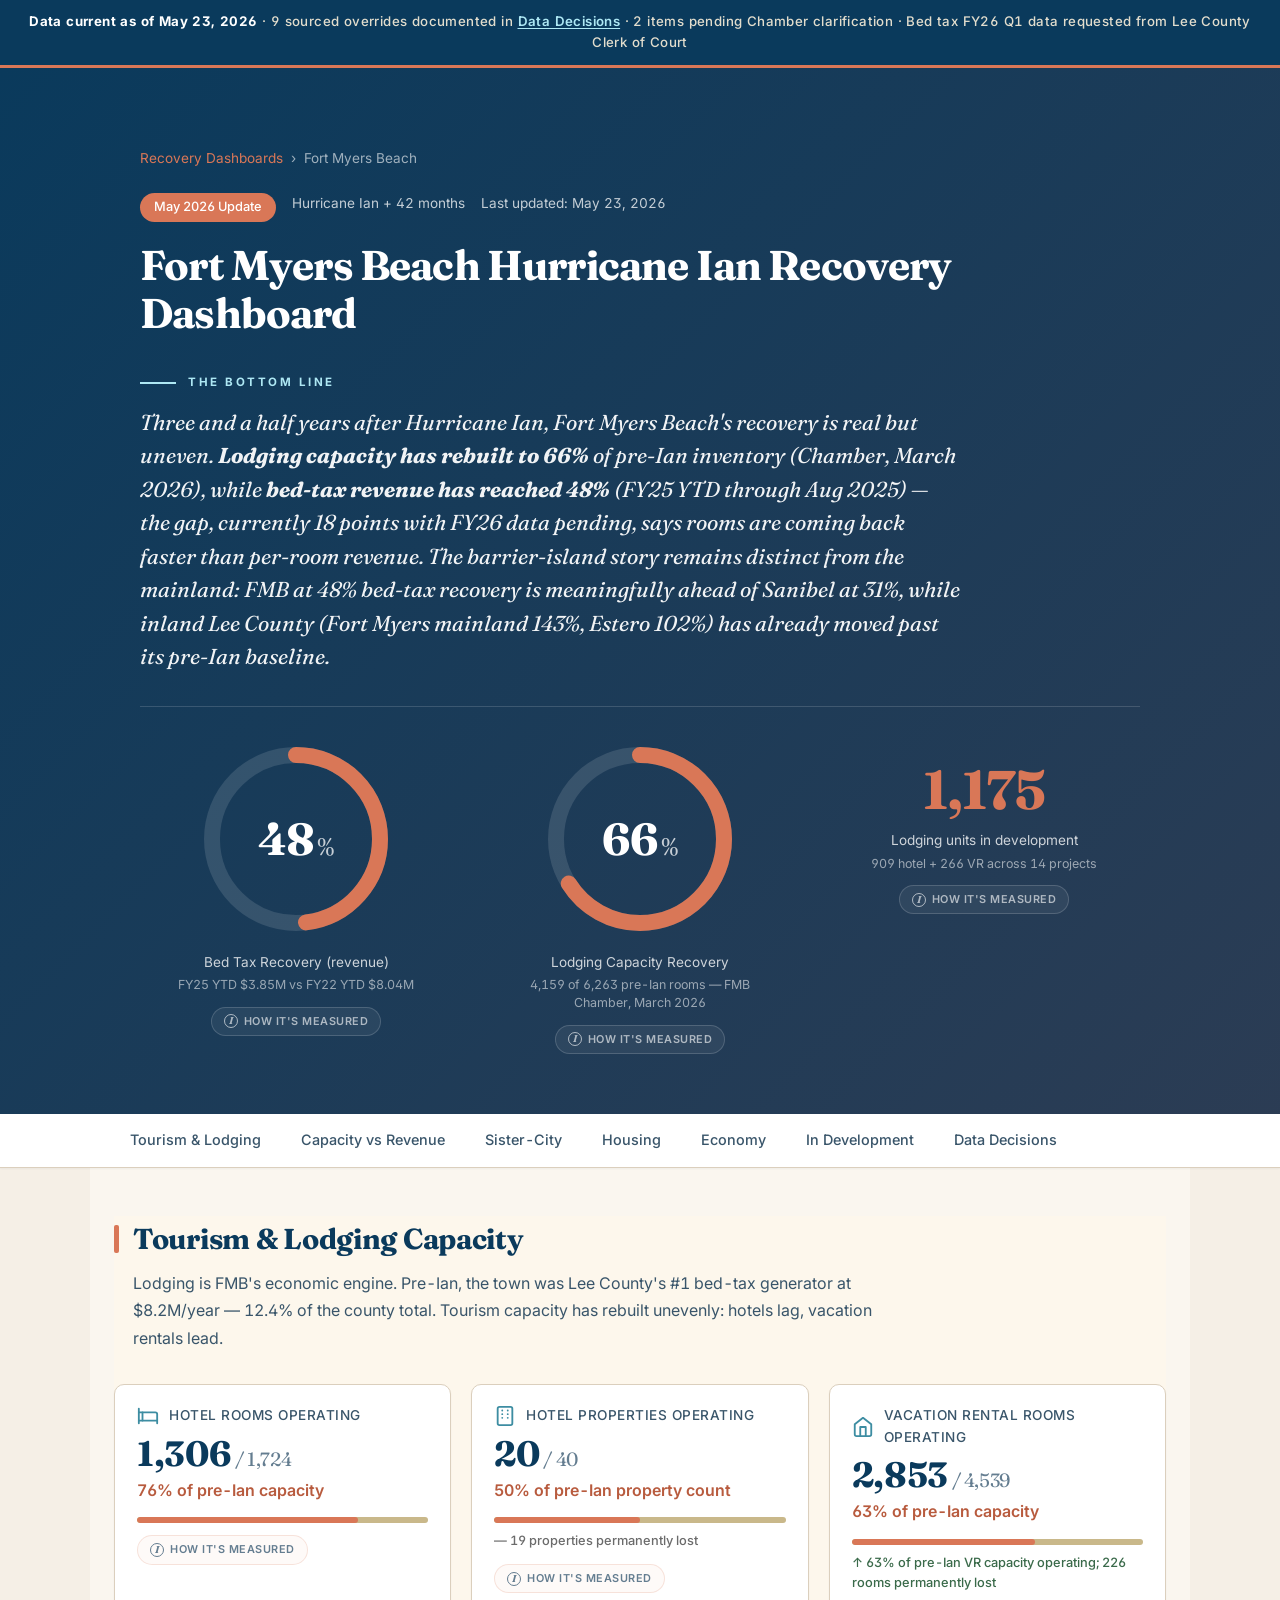
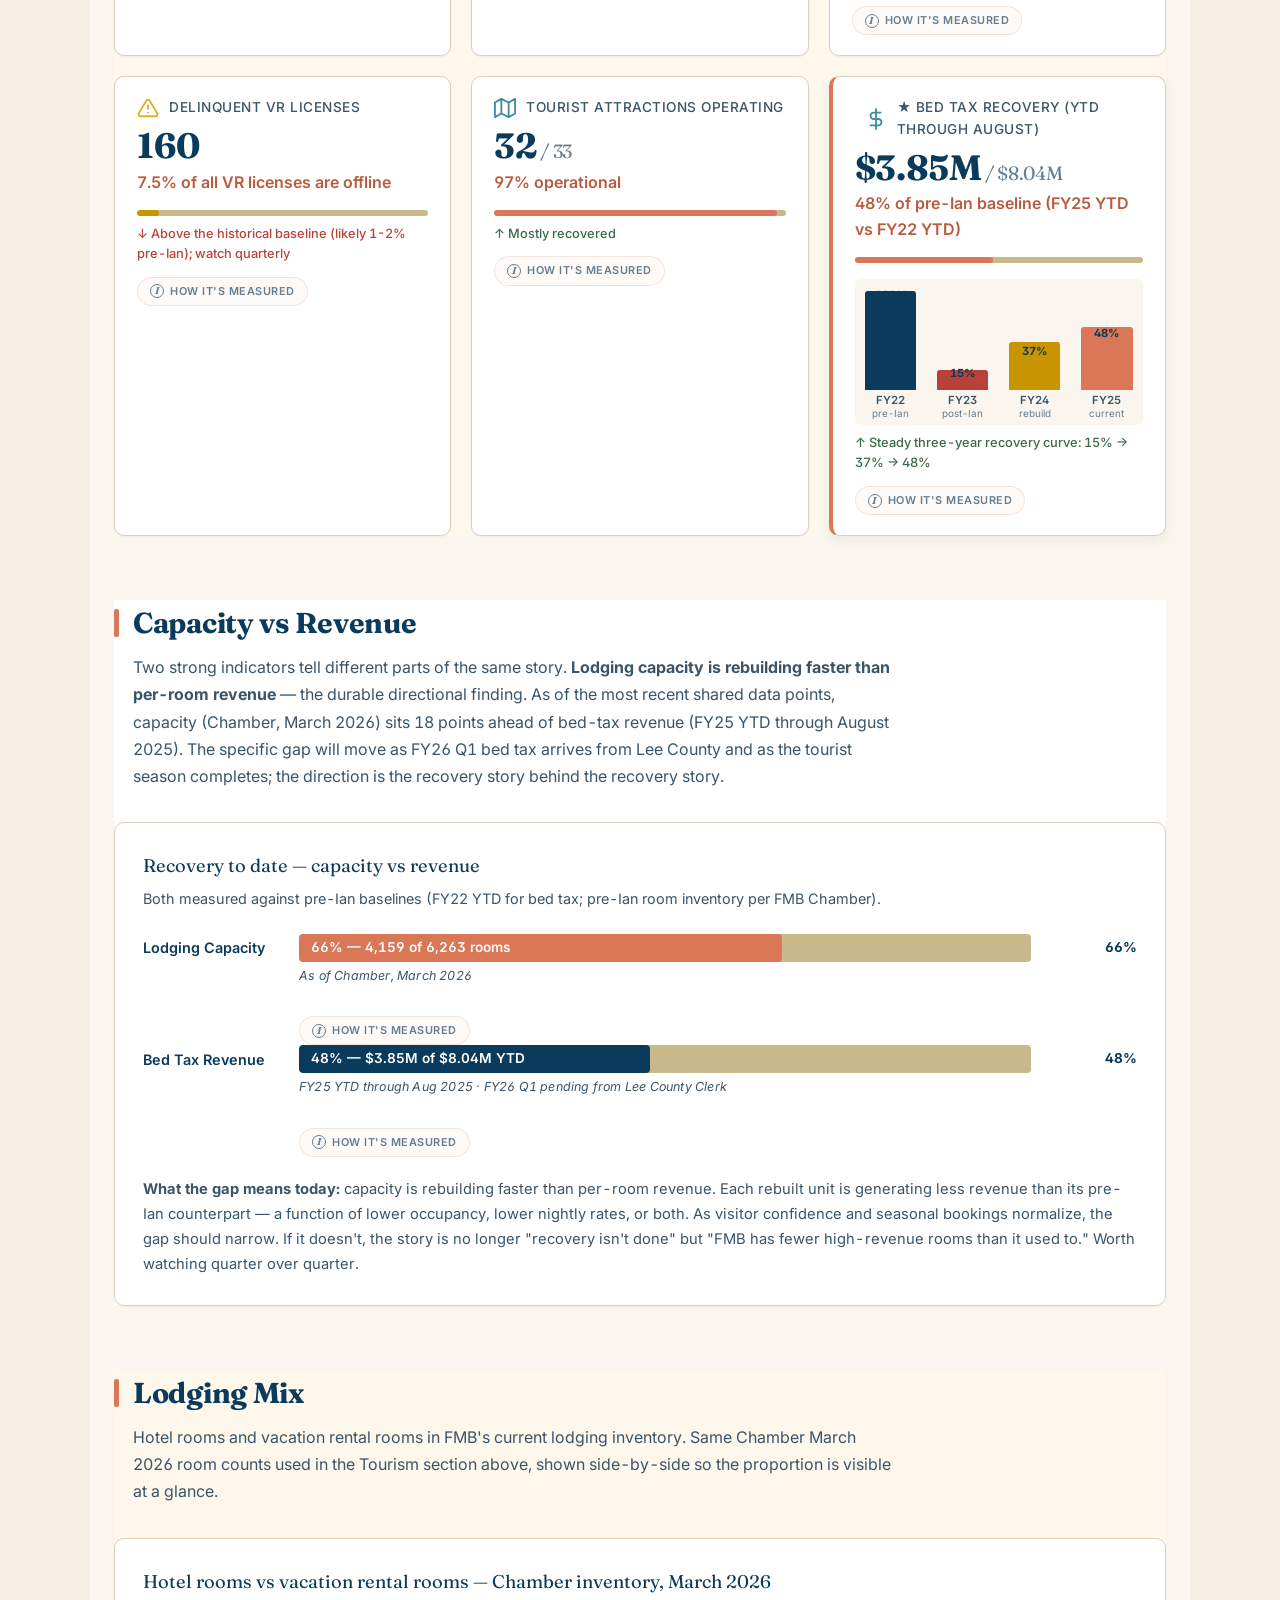
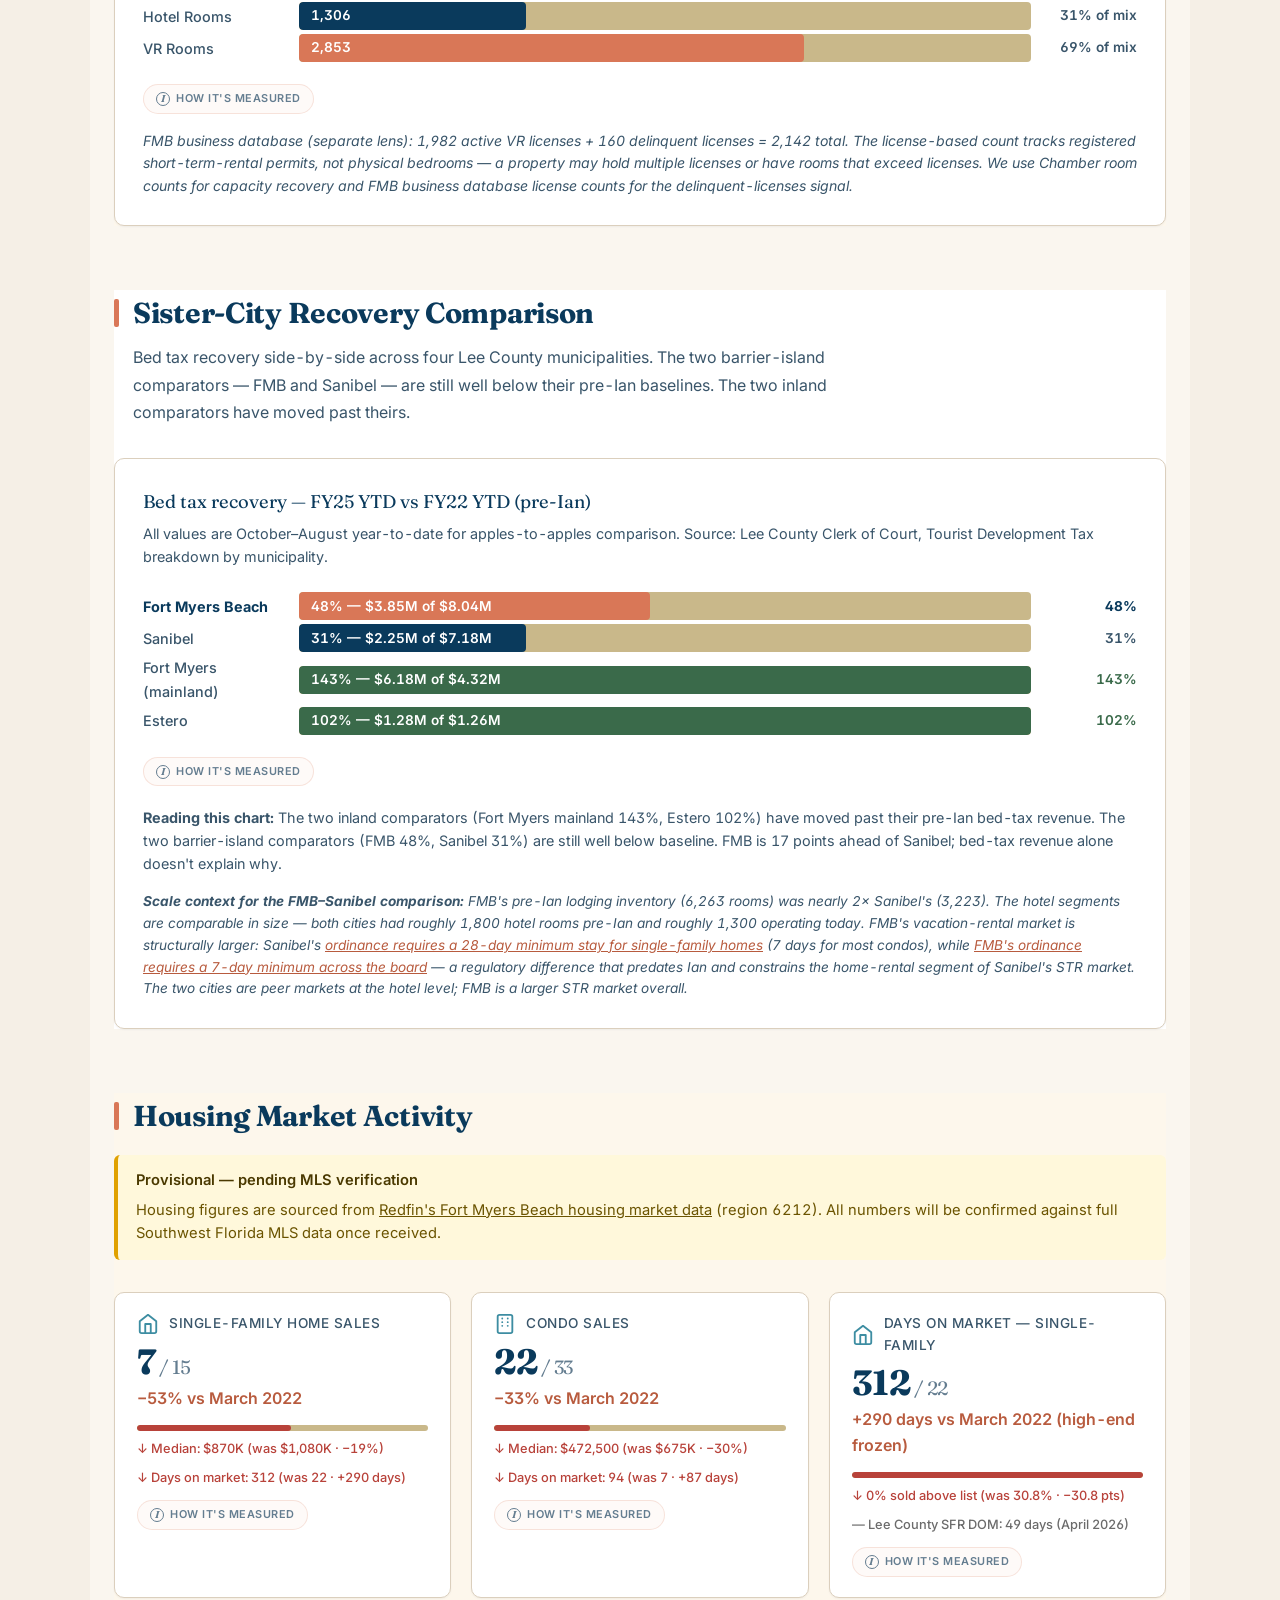
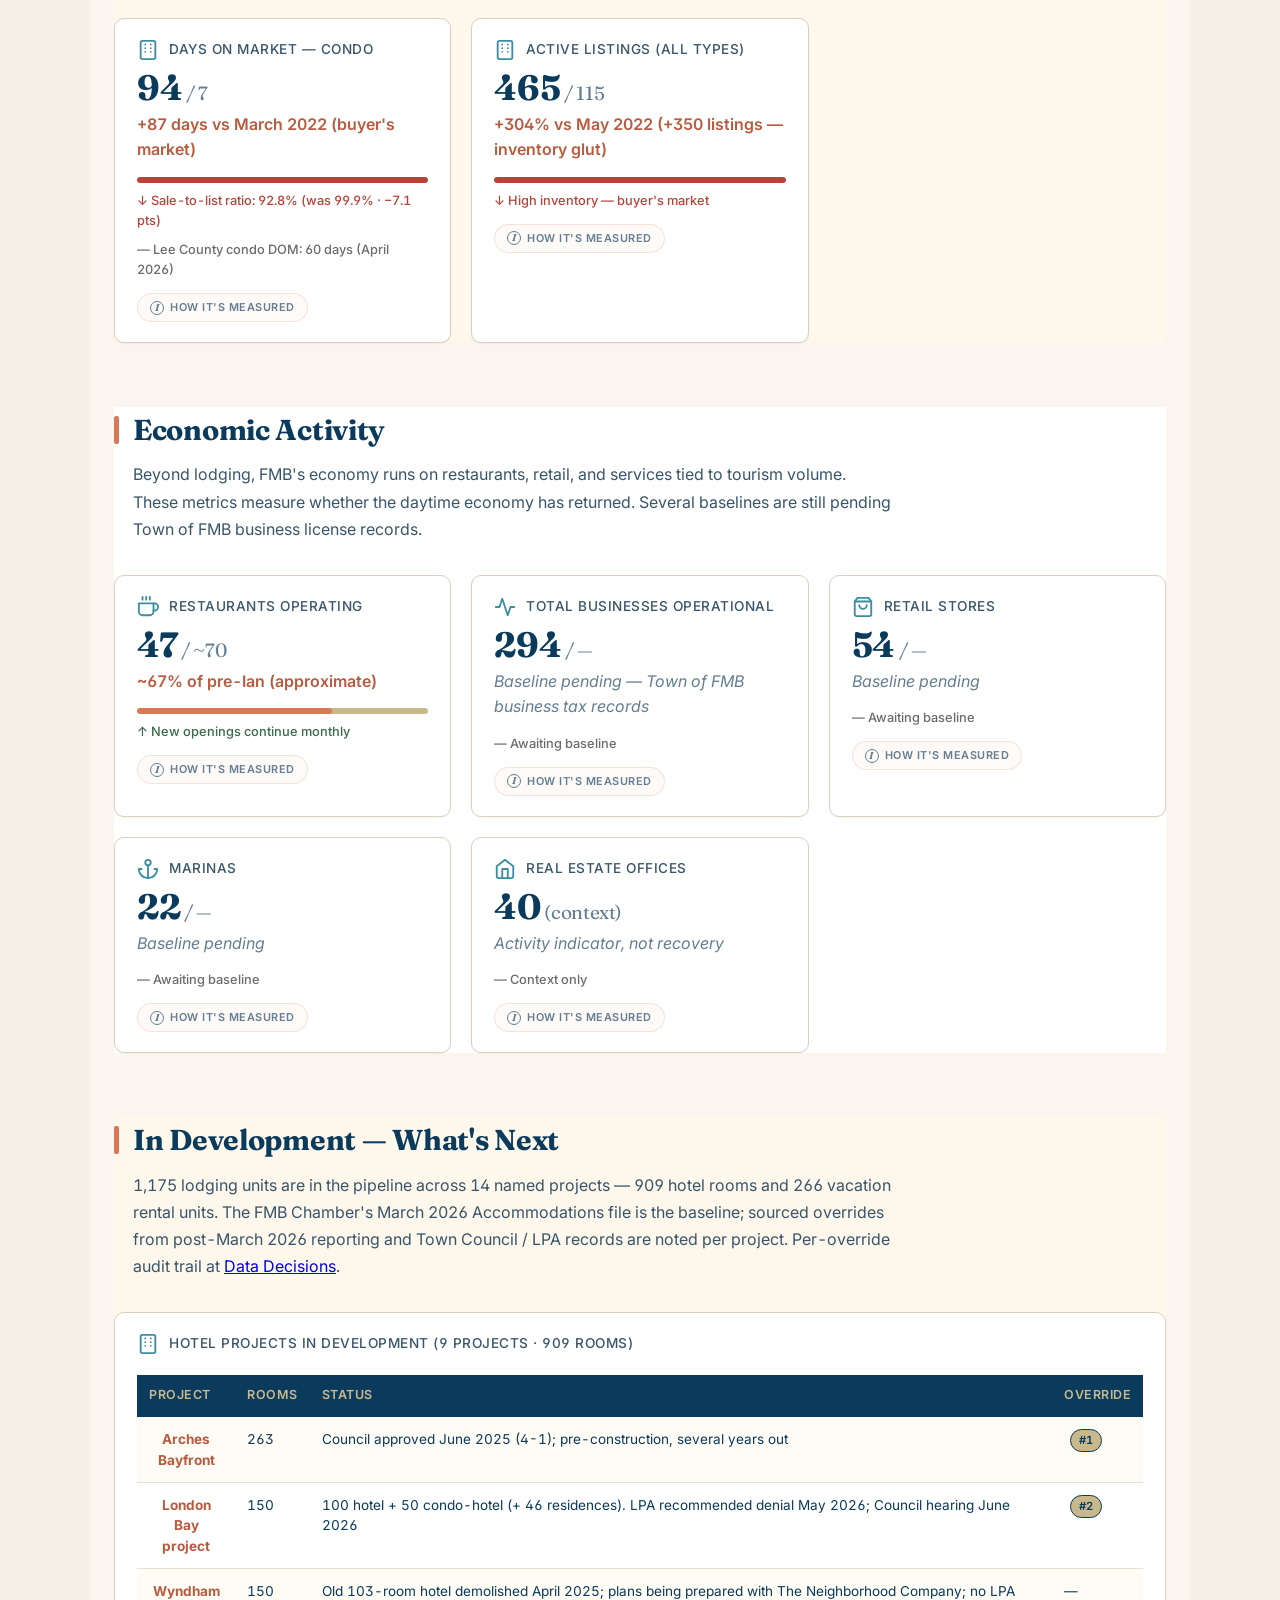
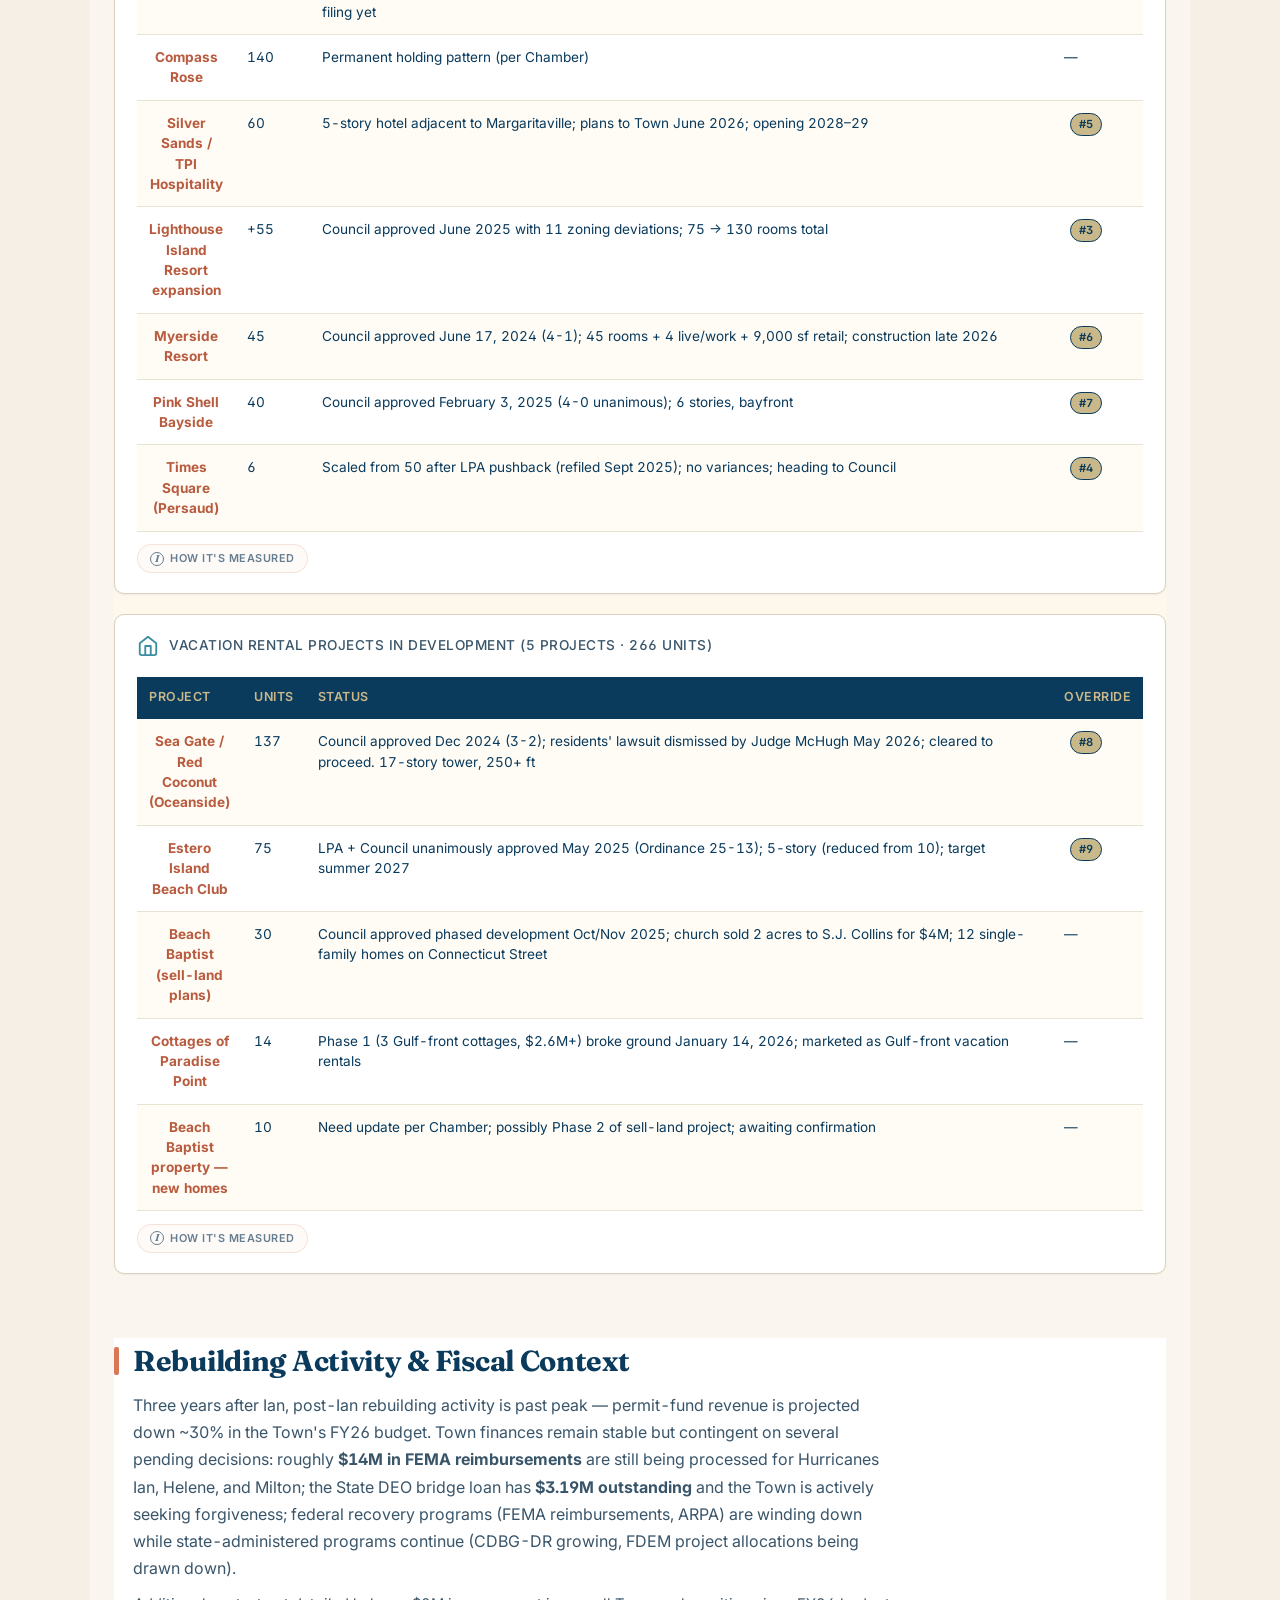
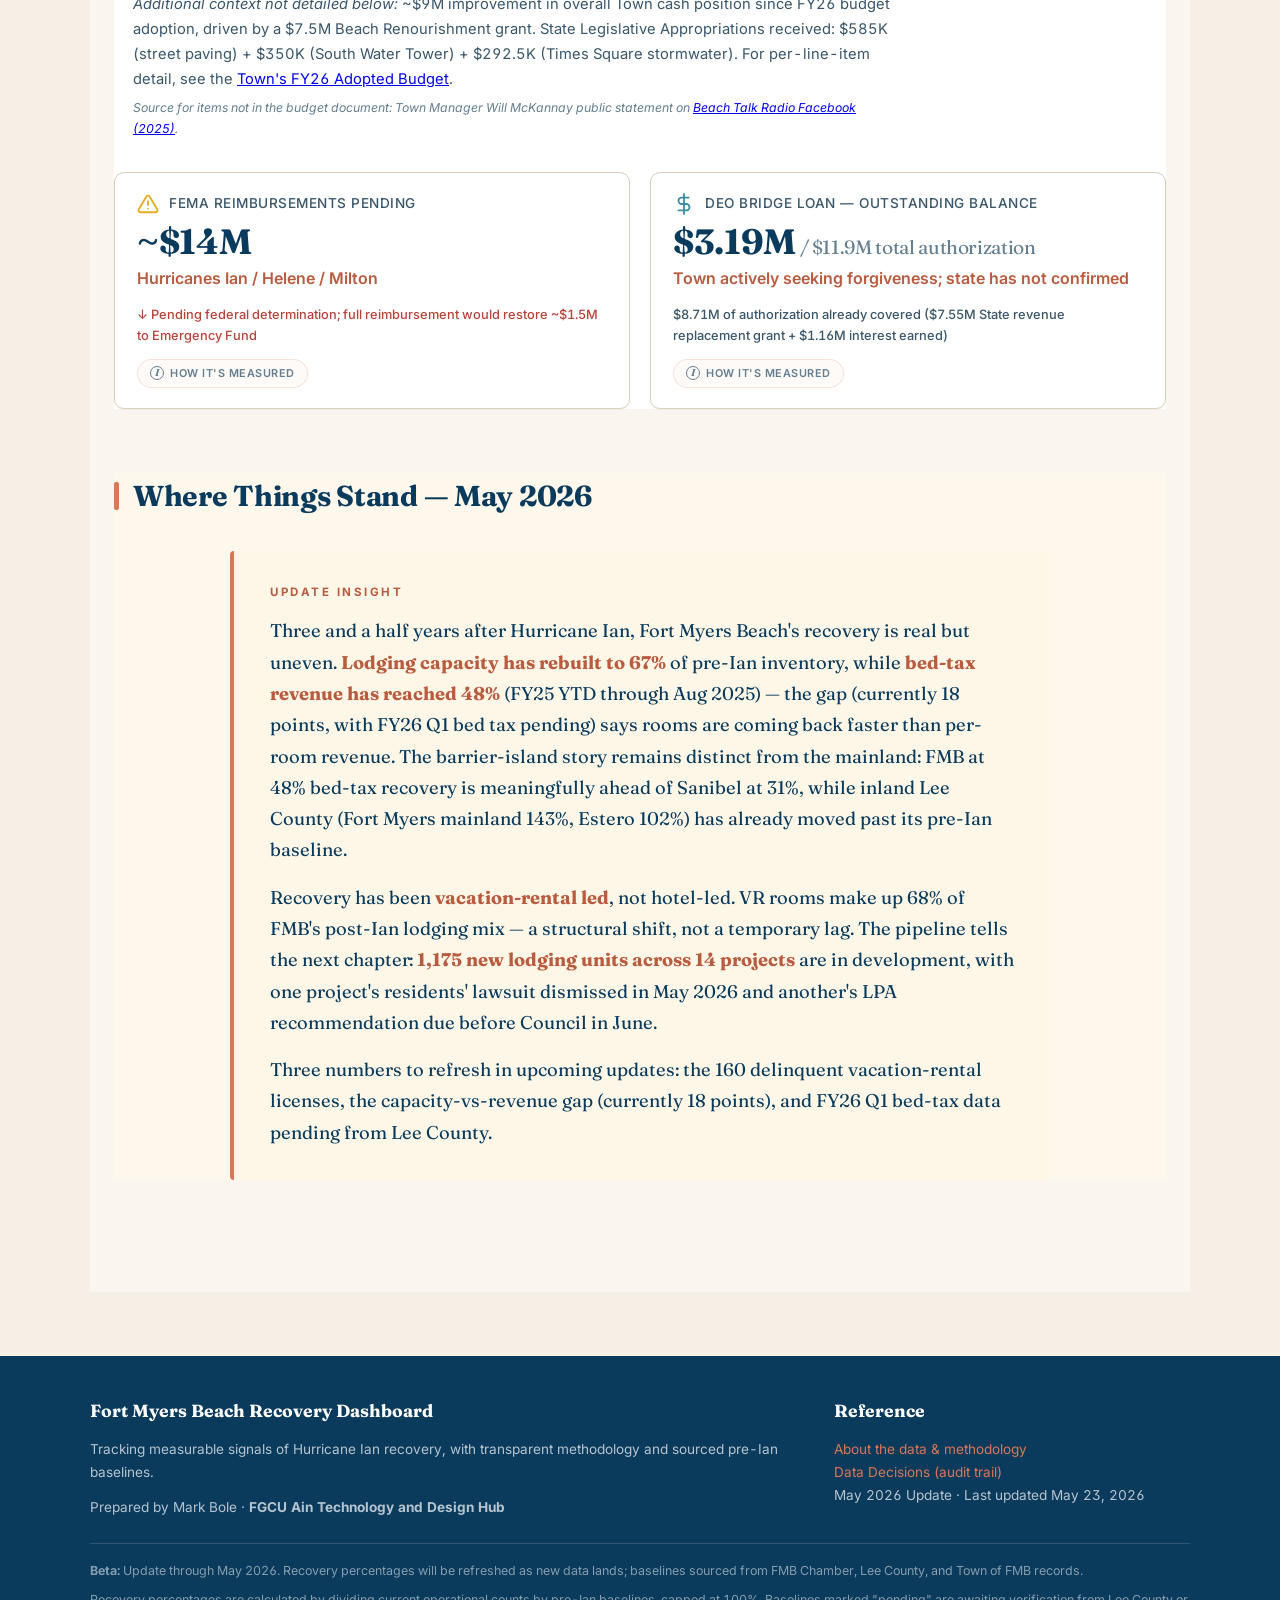
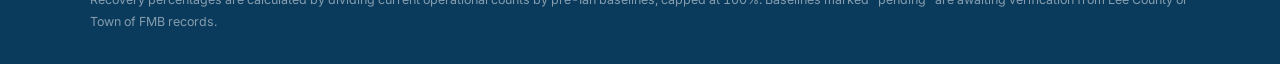
==== commit c839a547: "Rebuilding section: radical simplification to 2 headline cards (Option A) The previous 8-card sectio" ====
--- a/index.html
+++ b/index.html
@@ -848,186 +848,49 @@
     <div class="section-header">
       <h2>Rebuilding Activity &amp; Fiscal Context</h2>
       <p class="section-lead">
-        Two related context groups: post-Ian rebuilding activity (permits, code enforcement)
-        and Town fiscal context (sales tax + the mix of state/federal recovery funding flowing
-        through the FY26 budget). The recovery funding picture is mixed — some federal programs
-        are ending, others are growing, and a $11.9M state bridge loan is transitioning from
-        drawdown to repayment. None of these are included in any recovery percentage on this
-        dashboard. <em>Closed-out programs not shown:</em> American Rescue Act ($877K in FY25 →
-        $0 in FY26, fully drawn down); FDEM State-Funded LAP Grant for Water Utility ($6.55M
-        in FY25 → $0 in FY26, capital project window closed).
-      </p>
-    </div>
-
-    <h3 class="section-subheading">
-      Rebuilding wind-down
-    </h3>
+        Three years after Ian, post-Ian rebuilding activity is past peak — permit-fund revenue
+        is projected down ~30% in the Town's FY26 budget. Town finances remain stable but
+        contingent on several pending decisions: roughly <strong>$14M in FEMA reimbursements</strong>
+        are still being processed for Hurricanes Ian, Helene, and Milton; the State DEO bridge loan
+        has <strong>$3.19M outstanding</strong> and the Town is actively seeking forgiveness;
+        federal recovery programs (FEMA reimbursements, ARPA) are winding down while
+        state-administered programs continue (CDBG-DR growing, FDEM project allocations being
+        drawn down).
+      </p>
+      <p class="section-lead" style="font-size: 0.92rem; margin-top: 10px;">
+        <em>Additional context not detailed below:</em> ~$9M improvement in overall Town cash
+        position since FY26 budget adoption, driven by a $7.5M Beach Renourishment grant. State
+        Legislative Appropriations received: $585K (street paving) + $350K (South Water Tower)
+        + $292.5K (Times Square stormwater). For per-line-item detail, see the
+        <a href="https://fortmyersbeachfl.gov/DocumentCenter/View/24744/FY26-ADOPTED-BUDGET?bidId=" target="_blank">Town's FY26 Adopted Budget</a>.
+        <small style="display: block; margin-top: 6px; font-style: italic; color: var(--text-tertiary);">
+          Source for items not in the budget document: Town Manager Will McKannay public statement on
+          <a href="https://www.facebook.com/beachtalkradio/posts/1574336948025588/" target="_blank">Beach Talk Radio Facebook (2025)</a>.
+        </small>
+      </p>
+    </div>
+
     <div class="metric-grid">
 
       <div class="metric-card">
-        <div class="metric-label"><span class="metric-icon hammer"></span>Building Fund Revenue (FY25 → FY26 Budget)</div>
-        <div class="metric-value">$2.46M<span class="baseline"> / $3.5M</span></div>
-        <div class="metric-recovery context">−29.6% (expected decline)</div>
-        <div class="metric-note">
-          Permit-fund revenue projected down 29.6% in FY26 — the cleanest single signal that the
-          post-Ian rebuilding surge is past peak. Declining permit revenue is what return-to-normal
-          looks like for a coastal town three-plus years past landfall.
-        </div>
-        <div class="metric-trend down context">↓ Expected — rebuild wave winding down</div>
-        <div class="metric-source">
-          Source: Town of Fort Myers Beach FY26 Adopted Budget, All Fund Revenues.
-        </div>
-        <details class="kpi-method-toggle">
-          <summary><span class="i-icon" aria-hidden="true">i</span> How it's measured</summary>
-          <p class="kpi-method-body">Permit-fund revenue. Baseline = FY25 actual; current = FY26 adopted budget projection. Source: Town of Fort Myers Beach FY26 Adopted Budget, All Fund Revenues. The FY26 figure is a Town projection, not actual.</p>
-        </details>
-      </div>
-
-      <div class="metric-card">
-        <div class="metric-label"><span class="metric-icon hammer"></span>Summer Permit Volume (Jun–Aug YoY)</div>
-        <div class="metric-value">289<span class="baseline"> / 405</span></div>
-        <div class="metric-recovery context">−29% YoY (Jun–Aug)</div>
-        <div class="metric-note">
-          Monthly summer permit counts dropped from 109/151/145 (Jun-Aug 2024) to 89/99/101
-          (Jun-Aug 2025). The 29% YoY decline in physical permit volume mirrors the Building Fund
-          revenue drop from an entirely different source — two independent signals pointing the
-          same direction.
-        </div>
-        <div class="metric-trend down context">↓ Mirrors Building Fund decline</div>
-        <div class="metric-source">
-          Source: FMB Chamber of Commerce, Permits sheet (Accommodations file, March 2026).
-        </div>
-        <details class="kpi-method-toggle">
-          <summary><span class="i-icon" aria-hidden="true">i</span> How it's measured</summary>
-          <p class="kpi-method-body">Physical permits issued June–August. Compares 2024 actuals (109 + 151 + 145 = 405) to 2025 actuals (89 + 99 + 101 = 289). Source: FMB Chamber of Commerce, Permits sheet.</p>
-        </details>
-      </div>
-
-      <div class="metric-card">
-        <div class="metric-label"><span class="metric-icon hammer"></span>Code Enforcement Fees (FY25 → FY26 Budget)</div>
-        <div class="metric-value">$100K<span class="baseline"> / $200K</span></div>
-        <div class="metric-recovery context">−50%</div>
-        <div class="metric-note">
-          Code enforcement fee revenue projected down 50% — fewer post-Ian compliance issues as
-          properties return to standard operating condition. A third independent indicator that
-          the post-storm churn is winding down.
-        </div>
-        <div class="metric-trend down context">↓ Fewer post-storm compliance issues</div>
-        <div class="metric-source">
-          Source: Town of Fort Myers Beach FY26 Adopted Budget, Revenues Line Item Detail.
-        </div>
-        <details class="kpi-method-toggle">
-          <summary><span class="i-icon" aria-hidden="true">i</span> How it's measured</summary>
-          <p class="kpi-method-body">Code enforcement fee revenue. Baseline = FY25 actual; current = FY26 adopted budget projection. Source: Town of FMB FY26 Adopted Budget, Revenues Line Item Detail. The FY26 figure is a Town projection.</p>
-        </details>
-      </div>
-
-    </div>
-
-    <h3 class="section-subheading">
-      Town fiscal context — sales tax + recovery funding sources
-    </h3>
-    <div class="metric-grid">
-
-      <div class="metric-card">
-        <div class="metric-label"><span class="metric-icon dollar"></span>Half-Cent Sales Tax (FY25 → FY26 Budget)</div>
-        <div class="metric-value">$380K<span class="baseline"> / $600K</span></div>
-        <div class="metric-recovery bad">−37%</div>
-        <div class="metric-note">
-          Half-cent sales tax projected down 37% — population displacement and slower commercial
-          activity flowing through to the general fund. This is the fiscal-pressure side of the
-          recovery story: even as bed tax climbs back, broader town revenues are still squeezed.
-        </div>
-        <div class="metric-trend down">↓ Population + commercial activity still recovering</div>
-        <div class="metric-source">
-          Source: Town of Fort Myers Beach FY26 Adopted Budget.
-        </div>
-        <details class="kpi-method-toggle">
-          <summary><span class="i-icon" aria-hidden="true">i</span> How it's measured</summary>
-          <p class="kpi-method-body">Half-cent sales tax revenue. Baseline = FY25 actual; current = FY26 adopted budget projection. Source: Town of Fort Myers Beach FY26 Adopted Budget. The FY26 figure is a Town projection.</p>
-        </details>
-      </div>
-
-      <div class="metric-card">
-        <div class="metric-label"><span class="metric-icon dollar"></span>Emergency Fund (federal reimbursements ending)</div>
-        <div class="metric-value">$589K<span class="baseline"> / $3.52M</span></div>
-        <div class="metric-recovery bad">−83%</div>
-        <div class="metric-note">
-          Town's internal Emergency accounting fund. FY25 composition was mostly federal reimbursements
-          (FEMA $948,602; FDEM $62,692; insurance $74,700) plus prior-year carryover ($1,989,062),
-          ARPA transfer ($28,842), and General Fund transfer ($435,000). FY26 composition is just
-          the $500,000 General Fund transfer — federal reimbursements have ended and carryover is
-          spent down.
-        </div>
-        <div class="metric-trend down">↓ Federal reimbursements going to zero; only Town transfer remains</div>
-        <div class="metric-source">
-          Source: Town of Fort Myers Beach FY26 Adopted Budget, line item 13 (Emergency).
-        </div>
-        <details class="kpi-method-toggle">
-          <summary><span class="i-icon" aria-hidden="true">i</span> How it's measured</summary>
-          <p class="kpi-method-body">Town's internal Emergency accounting fund. FY25 composition ($3.52M): FEMA $948,602 + FDEM $62,692 + insurance $74,700 + prior-year carryover $1,989,062 + ARPA transfer $28,842 + General Fund transfer $435,000. FY26 composition ($589K): only $500,000 General Fund transfer; federal reimbursements ended, carryover spent down. Source: FY26 Adopted Budget, line 13.</p>
-        </details>
-      </div>
-
-      <div class="metric-card">
-        <div class="metric-label"><span class="metric-icon dollar"></span>FDEM Hurricane Recovery Funds (state carryover)</div>
-        <div class="metric-value">$4.70M<span class="baseline"> / $4.69M</span></div>
-        <div class="metric-recovery" style="color: var(--neutral);">~ flat (+0.2%)</div>
-        <div class="metric-note">
-          All prior-year state allocation, sitting as Town carryover and being drawn down on
-          project-specific work. No new state hurricane money inbound. The flat year-over-year
-          figure reflects the unchanged carryover balance, not new state funding.
-        </div>
-        <div class="metric-trend neutral">— Prior-year state allocation being drawn down; nothing new inbound</div>
-        <div class="metric-source">
-          Source: Town of Fort Myers Beach FY26 Adopted Budget, line item 36 (FDEM Hurricane Recovery Funds).
-        </div>
-        <details class="kpi-method-toggle">
-          <summary><span class="i-icon" aria-hidden="true">i</span> How it's measured</summary>
-          <p class="kpi-method-body">State funds allocated in prior years by the Florida Division of Emergency Management, sitting as Town carryover and being drawn down on project work. No new state hurricane money inbound. Source: Town of FMB FY26 Adopted Budget, line 36.</p>
-        </details>
-      </div>
-
-      <div class="metric-card">
-        <div class="metric-label"><span class="metric-icon dollar"></span>CDBG-DR (federal community development grant)</div>
-        <div class="metric-value">$1.73M<span class="baseline"> / $1.11M</span></div>
-        <div class="metric-recovery good">+56%</div>
-        <div class="metric-note">
-          HUD Community Development Block Grant — Disaster Recovery. FY26 budget projects $1,730,000
-          vs FY25 actual $1,113,300 — an increase of $616,700. One of the few federal recovery
-          funding sources growing in FY26 rather than ending.
-        </div>
-        <div class="metric-trend up">↑ Federal HUD recovery funding growing</div>
-        <div class="metric-source">
-          Source: Town of Fort Myers Beach FY26 Adopted Budget, line item 65 (CDBG-DR).
-        </div>
-        <details class="kpi-method-toggle">
-          <summary><span class="i-icon" aria-hidden="true">i</span> How it's measured</summary>
-          <p class="kpi-method-body">HUD Community Development Block Grant — Disaster Recovery. FY26 budget projects $1,730,000 vs FY25 actual $1,113,300 (+$616,700). One of the few federal recovery funding sources increasing in FY26. Source: Town of FMB FY26 Adopted Budget, line 65.</p>
-        </details>
-      </div>
-
-      <div class="metric-card">
-        <div class="metric-label"><span class="metric-icon dollar"></span>DEO Bridge Loan (state — repayment beginning)</div>
-        <div class="metric-value">$1.72M<span class="baseline"> / $2.89M</span></div>
-        <div class="metric-recovery context">−$1.18M less drawdown YoY</div>
-        <div class="metric-note">
-          $11.9M state interest-free loan via FloridaCommerce (formerly DEO) under Fla. Stat.
-          288.066. FMB received April 2023 — the first local government awarded under the program.
-          Town used as prior-year carryover to fund operations while tax revenues recover. Town
-          officials lobbied the Florida legislature for loan forgiveness; the 2025 session declined,
-          and Mayor Allers stated publicly that the Town must plan for repayment. The FY26 Adopted
-          Budget includes repayment funds. 10% interest becomes due in 2033 if unpaid.
-        </div>
-        <div class="metric-trend context">↓ Drawdown declining; repayment scheduled</div>
-        <div class="metric-source">
-          Source: Town of Fort Myers Beach FY26 Adopted Budget, line item 35 (Bridge Loan);
-          <a href="https://www.flsenate.gov/laws/statutes/2023/288.066" target="_blank">Fla. Stat. 288.066</a>;
-          <a href="https://www.fortmyersbeachtalk.com/news/community-news/2025/09/town-of-fort-myers-beach-council-approves-budget-with-4-millage-hike/" target="_blank">Beach Observer reporting (2025)</a>.
-        </div>
-        <details class="kpi-method-toggle">
-          <summary><span class="i-icon" aria-hidden="true">i</span> How it's measured</summary>
-          <p class="kpi-method-body">$11.9M state interest-free loan via FloridaCommerce (formerly DEO) under Fla. Stat. 288.066. FMB received April 2023, first local government awarded. Used as prior-year carryover; FY26 draws down $1.72M. Town lobbied for forgiveness; 2025 legislative session declined and Mayor Allers said the Town must plan for repayment. FY26 budget includes repayment funds. 10% interest due 2033 if unpaid. Source: FY26 Budget line 35; Fla. Stat. 288.066; Beach Observer (2025).</p>
+        <div class="metric-label"><span class="metric-icon alert"></span>FEMA Reimbursements Pending</div>
+        <div class="metric-value">~$14M</div>
+        <div class="metric-recovery">Hurricanes Ian / Helene / Milton</div>
+        <div class="metric-trend down">↓ Pending federal determination; full reimbursement would restore ~$1.5M to Emergency Fund</div>
+        <details class="kpi-method-toggle">
+          <summary><span class="i-icon" aria-hidden="true">i</span> How it's measured</summary>
+          <p class="kpi-method-body">Town's outstanding FEMA reimbursement claims for emergency expenditures related to Hurricanes Ian (2022), Helene (2024), and Milton (2024). Full reimbursement would leave ~$1.5M in the Town's Emergency Fund. Source: Town Manager Will McKannay public statement, Beach Talk Radio Facebook (2025).</p>
+        </details>
+      </div>
+
+      <div class="metric-card">
+        <div class="metric-label"><span class="metric-icon dollar"></span>DEO Bridge Loan — Outstanding Balance</div>
+        <div class="metric-value">$3.19M<span class="baseline"> / $11.9M total authorization</span></div>
+        <div class="metric-recovery">Town actively seeking forgiveness; state has not confirmed</div>
+        <div class="metric-trend context">$8.71M of authorization already covered ($7.55M State revenue replacement grant + $1.16M interest earned)</div>
+        <details class="kpi-method-toggle">
+          <summary><span class="i-icon" aria-hidden="true">i</span> How it's measured</summary>
+          <p class="kpi-method-body">$11.9M state interest-free loan via FloridaCommerce (formerly DEO) under <a href="https://www.flsenate.gov/laws/statutes/2023/288.066" target="_blank">Fla. Stat. 288.066</a>. FMB received April 2023, first local government awarded. As of end of FY26 forecast: $9,665,788 drawn, $2,234,212 still available. Of the drawn amount, $8,709,030 has been covered ($7,547,805 from a State revenue replacement grant + $1,161,225 in interest earned on unspent proceeds), leaving $3,190,758 outstanding. Town actively seeking forgiveness; state has not yet confirmed. Full repayment due May 8, 2033. Source: Town Manager Will McKannay public statement on <a href="https://www.facebook.com/beachtalkradio/posts/1574336948025588/" target="_blank">Beach Talk Radio Facebook (2025)</a>; Fla. Stat. 288.066.</p>
         </details>
       </div>
 
